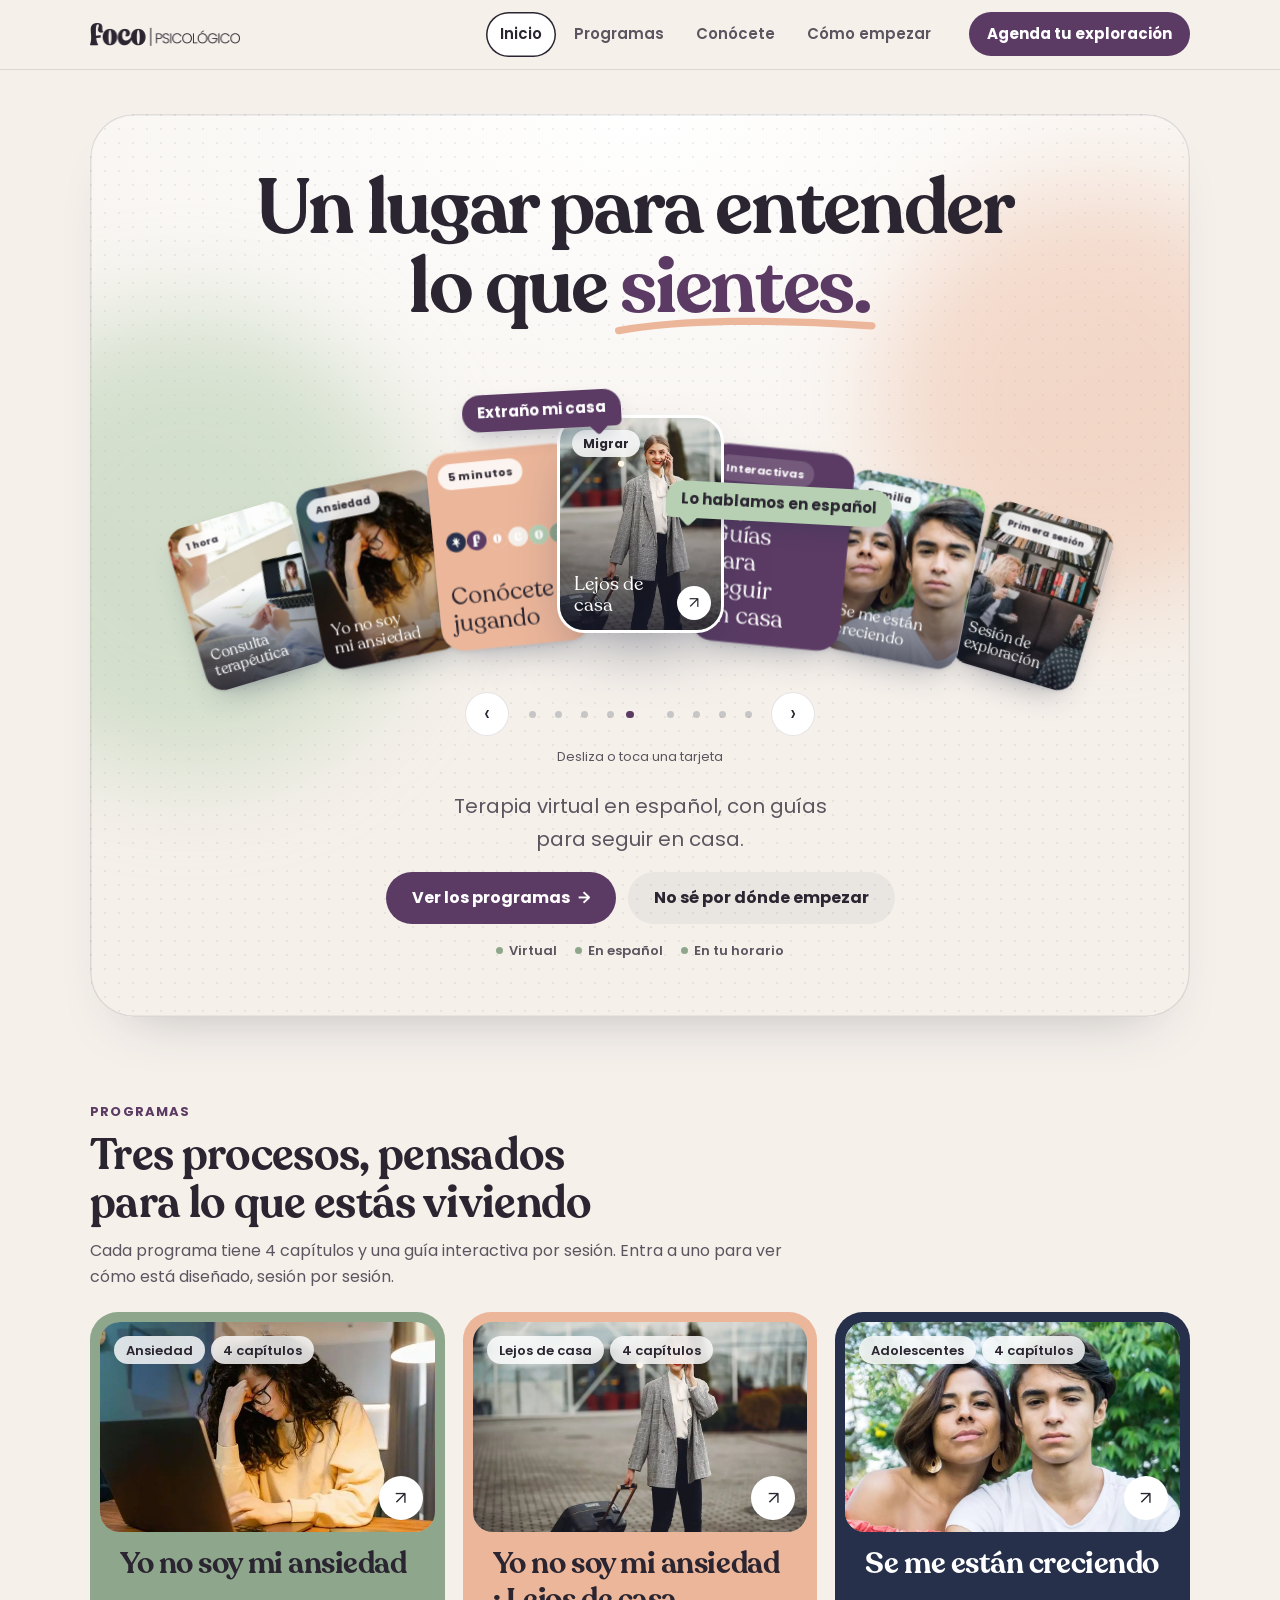
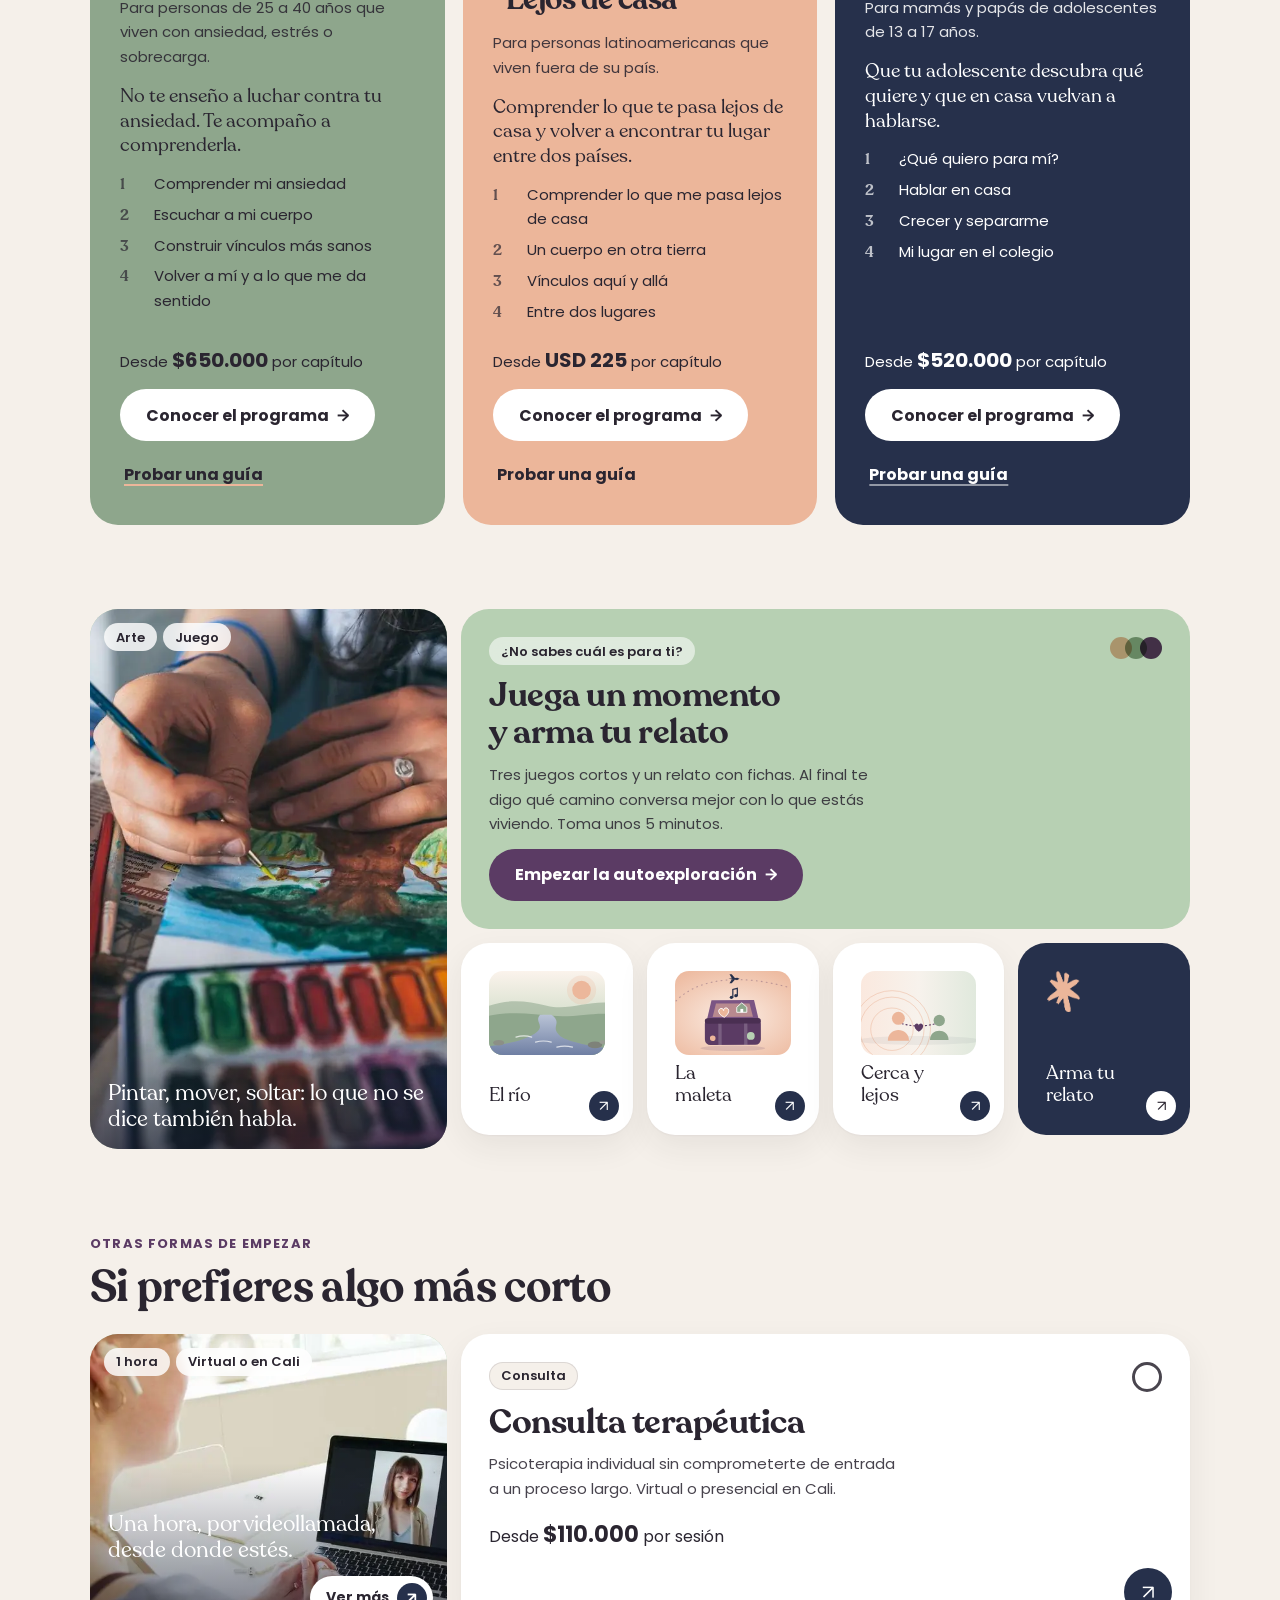
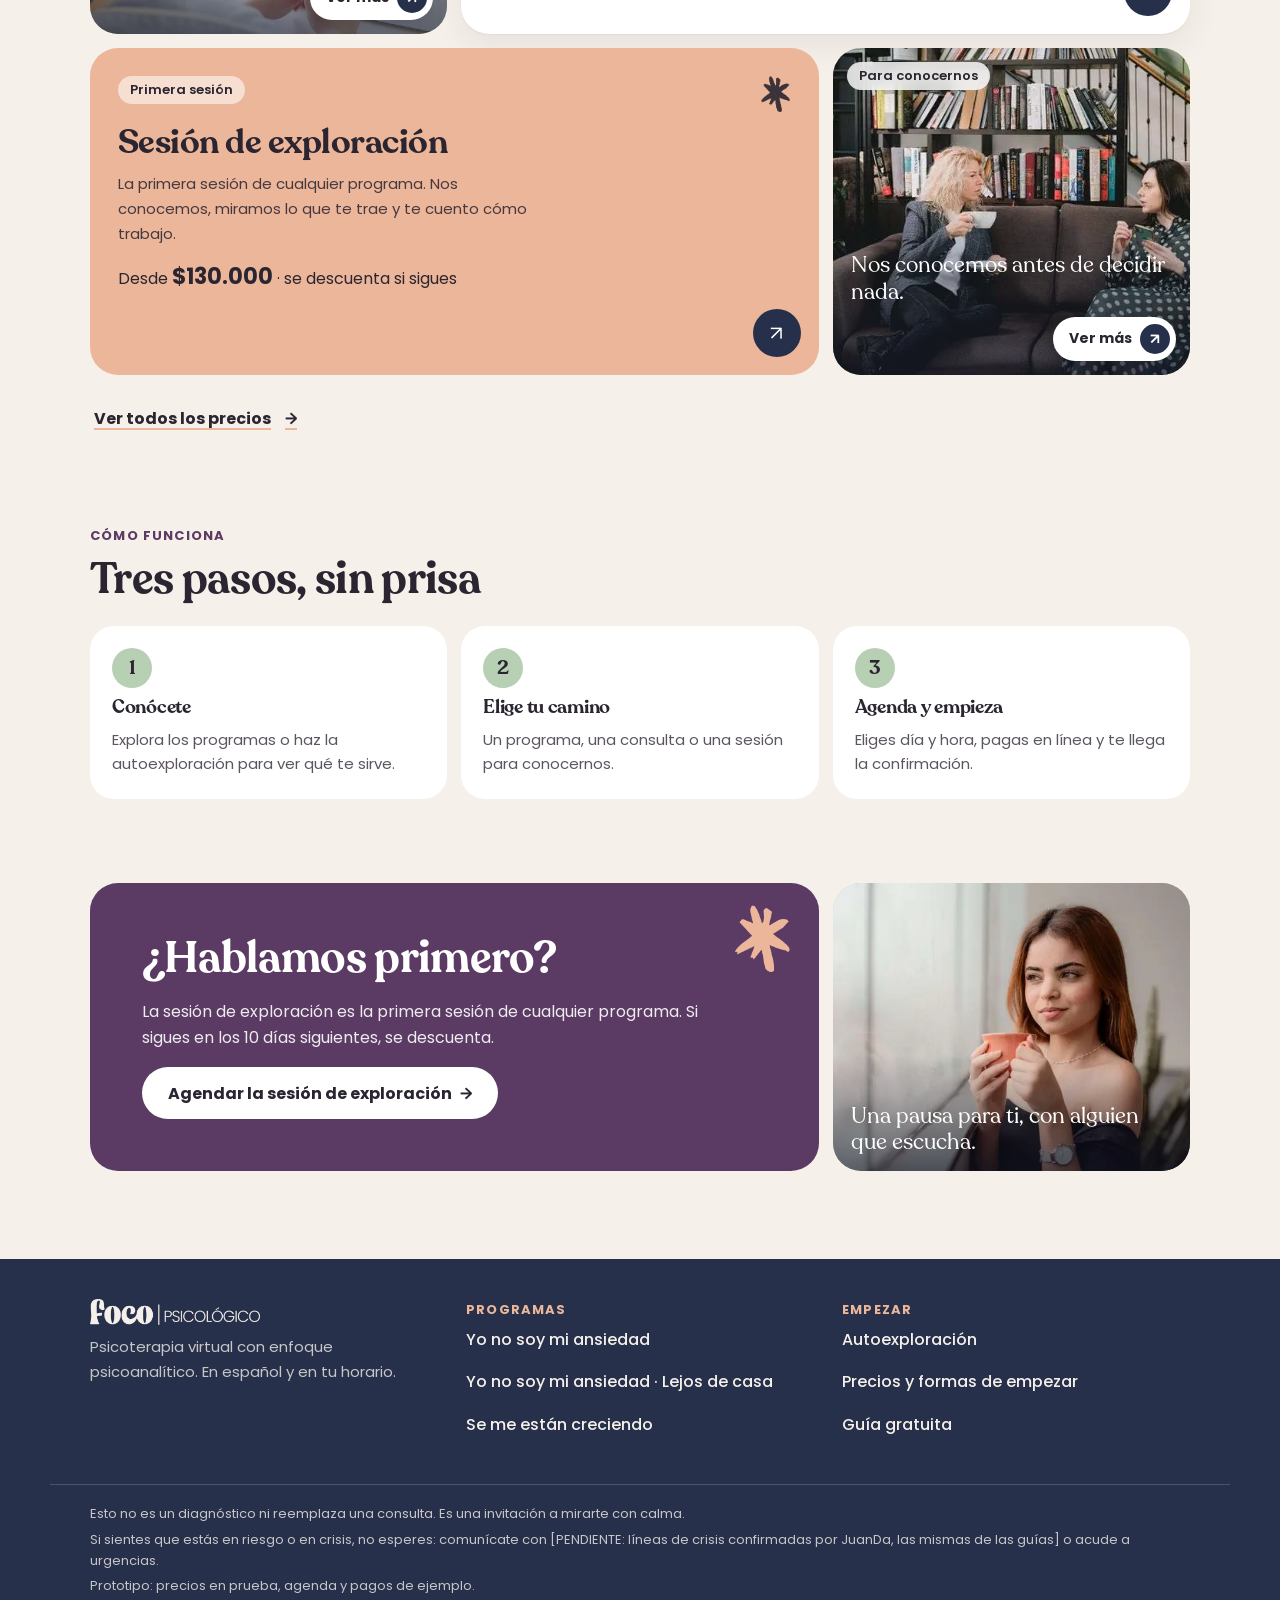
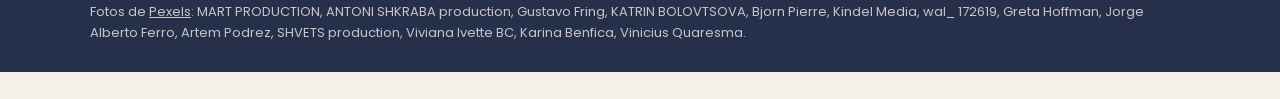
==== app/index.html @ fd5c01f2 "primera versión de la experiencia" ====
<!doctype html>
<html lang="es-CO">
  <head>
    <meta charset="utf-8" />
    <meta name="viewport" content="width=device-width, initial-scale=1, viewport-fit=cover" />
    <title>Foco · Experiencia interactiva</title>
    <link rel="preconnect" href="https://fonts.googleapis.com" />
    <link rel="preconnect" href="https://fonts.gstatic.com" crossorigin />
    <link rel="stylesheet" href="https://fonts.googleapis.com/css2?family=Fraunces:opsz,wght@9..144,400;9..144,600&family=DM+Sans:wght@400;500;700&display=swap" />
    <script type="module" crossorigin src="./experiencia.js"></script>
    <link rel="stylesheet" crossorigin href="./experiencia.css">
  </head>
  <body>
    <div id="root"></div>
  </body>
</html>
---- app/experiencia.css ----
@font-face{font-family:Recoleta;src:url(./assets/recoleta-regular.otf) format("opentype");font-weight:400;font-display:swap}@font-face{font-family:Poppins;src:url(./assets/poppins-400.woff2) format("woff2");font-weight:400;font-display:swap}@font-face{font-family:Poppins;src:url(./assets/poppins-500.woff2) format("woff2");font-weight:500;font-display:swap}@font-face{font-family:Poppins;src:url(./assets/poppins-600.woff2) format("woff2");font-weight:600;font-display:swap}@font-face{font-family:Poppins;src:url(./assets/poppins-700.woff2) format("woff2");font-weight:700;font-display:swap}@font-face{font-family:Recoleta;src:url(./assets/recoleta-semibold.otf) format("opentype");font-weight:600;font-display:swap}:root{--radio: 18px;--radio-g: 28px;--sombra: 0 1px 2px rgba(42, 37, 48, .04), 0 12px 32px rgba(42, 37, 48, .07);--linea: rgba(42, 37, 48, .12);--ancho: 1180px;--gutter: clamp(16px, 4vw, 40px)}*{box-sizing:border-box}html,body{margin:0}html{scroll-behavior:smooth}@media(prefers-reduced-motion:reduce){html{scroll-behavior:auto}}body{background:var(--fondo);color:var(--texto);font-family:var(--font-texto);font-size:16px;line-height:1.65;-webkit-font-smoothing:antialiased;-webkit-tap-highlight-color:transparent}button,input,select,textarea{font:inherit;color:inherit}h1,h2,h3,h4{font-family:var(--font-display);font-weight:600;line-height:1.08;margin:0;letter-spacing:-.015em;text-wrap:balance}h1{font-size:clamp(36px,6.4vw,68px)}h2{font-size:clamp(28px,4.2vw,44px)}h3{font-size:clamp(21px,2.6vw,26px);line-height:1.18}h4{font-size:19px;line-height:1.25}p{margin:0}.lead{font-size:clamp(18px,2vw,20px);line-height:1.55;max-width:62ch}.suave{color:var(--texto-suave)}.eyebrow{font-family:var(--font-texto);font-size:13px;font-weight:700;letter-spacing:.09em;text-transform:uppercase;color:var(--primario-profundo)}.sr-only{position:absolute;width:1px;height:1px;overflow:hidden;clip:rect(0 0 0 0);white-space:nowrap}.num{font-variant-numeric:tabular-nums}:focus-visible{outline:3px solid var(--noche);outline-offset:3px;border-radius:6px}.app{min-height:100dvh;display:flex;flex-direction:column}.contenedor{width:100%;max-width:var(--ancho);margin:0 auto;padding-inline:var(--gutter)}main{flex:1;width:100%;max-width:var(--ancho);margin:0 auto;padding:8px var(--gutter) 48px;display:flex;flex-direction:column}.etapa{flex:1;display:flex;flex-direction:column;gap:28px}.seccion{display:grid;gap:22px;padding-block:clamp(28px,5vw,56px) 0}.seccion-cabeza{display:grid;gap:10px;max-width:720px}.cabecera{position:sticky;top:env(safe-area-inset-top,0px);z-index:40;background:color-mix(in srgb,var(--fondo) 90%,transparent);-webkit-backdrop-filter:blur(10px);backdrop-filter:blur(10px);border-bottom:1px solid var(--linea)}.cabecera-in{display:flex;align-items:center;gap:16px 24px;padding-block:12px;flex-wrap:wrap}.logo{display:inline-flex;align-items:center;background:none;border:0;padding:0;cursor:pointer;min-height:44px;color:var(--texto)}.logo-img{display:block;width:150px;height:23px;background:currentColor;-webkit-mask:var(--logo) left center / contain no-repeat;mask:var(--logo) left center / contain no-repeat}.nav{display:flex;gap:4px;list-style:none;margin:0 0 0 auto;padding:0}.nav button{border:0;background:none;cursor:pointer;padding:10px 14px;min-height:44px;border-radius:999px;font-weight:600;font-size:15px;color:var(--texto-suave);white-space:nowrap}.nav button:hover{color:var(--texto);background:#2a25300d}.nav button[aria-current=page]{color:var(--texto);background:var(--superficie);box-shadow:inset 0 0 0 1.5px var(--texto)}.cabecera .btn{min-height:44px;padding:10px 18px;font-size:15px}@media(max-width:820px){.cabecera-in{gap:8px}.nav{order:3;width:100%;margin:0;overflow-x:auto;scrollbar-width:none}.nav::-webkit-scrollbar{display:none}.cabecera .cta-cabecera{margin-left:auto;padding:8px 14px;min-height:40px;font-size:14px}}.migas{display:flex;flex-wrap:wrap;gap:4px;align-items:center;list-style:none;margin:0;padding:14px 0 0;font-size:14px;color:var(--texto-suave)}.migas li{display:flex;align-items:center;gap:4px}.migas li+li:before{content:"/";opacity:.5;padding-inline:4px}.migas button{border:0;background:none;padding:6px 2px;min-height:36px;cursor:pointer;color:var(--texto-suave);text-decoration:underline;text-underline-offset:3px;text-decoration-color:var(--linea)}.migas button:hover{color:var(--texto)}.migas [aria-current=page]{color:var(--texto);font-weight:600}.pie{background:var(--noche);color:#f5f0ea;margin-top:40px}.pie-in{display:grid;gap:28px;padding-block:40px;grid-template-columns:repeat(auto-fit,minmax(min(100%,240px),1fr))}.pie a,.pie button{color:#f5f0ea}.pie .suave{color:#f5f0eac7}.pie-avisos{border-top:1px solid rgba(245,240,234,.18);padding-block:18px 28px;font-size:13px;display:grid;gap:4px;color:#f5f0eac7}.pie-links{list-style:none;margin:0;padding:0;display:grid;gap:4px}.pie-links button{background:none;border:0;padding:6px 0;min-height:36px;cursor:pointer;font-weight:500;text-align:left}.pie-links button:hover{text-decoration:underline}.barra-accion{position:sticky;bottom:0;z-index:30;margin-top:24px;padding-bottom:env(safe-area-inset-bottom,0px)}.barra-accion-in{display:flex;gap:12px;align-items:center;justify-content:space-between;flex-wrap:wrap;background:var(--superficie);border-radius:22px;padding:12px 12px 12px 20px;box-shadow:0 -2px 0 var(--linea),var(--sombra);margin-bottom:12px}.btn{appearance:none;border:0;border-radius:999px;min-height:52px;padding:14px 26px;font-weight:700;font-size:16px;line-height:1.2;cursor:pointer;text-decoration:none;display:inline-flex;align-items:center;justify-content:center;gap:10px;transition:transform .15s,filter .15s,background .15s,box-shadow .15s;text-align:center}.btn:active{transform:scale(.98)}.btn-primario{background:var(--primario-profundo);color:var(--superficie)}.btn-primario:hover{filter:brightness(1.12)}.btn-primario:disabled{opacity:.4;cursor:not-allowed;filter:none}.btn-secundario{background:transparent;color:var(--texto);box-shadow:inset 0 0 0 2px var(--texto)}.btn-secundario:hover{background:var(--superficie)}.btn-claro{background:var(--superficie);color:var(--texto)}.btn-claro:hover{filter:brightness(.97)}.btn-texto{background:none;border:0;color:var(--texto);font-weight:700;min-height:44px;padding:8px 4px;cursor:pointer;display:inline-flex;align-items:center;gap:6px;text-decoration:underline;text-underline-offset:4px;text-decoration-thickness:1.5px;text-decoration-color:var(--primario)}.btn-texto:hover{text-decoration-color:var(--texto)}.btn-texto.suave{color:var(--texto-suave);font-weight:600}.flecha:after{content:"→";margin-left:8px;transition:transform .15s;display:inline-block}.btn:hover .flecha:after,.flecha:hover:after{transform:translate(3px)}.acciones{display:flex;flex-wrap:wrap;gap:12px;align-items:center}@media(max-width:520px){.acciones>.btn{flex:1 1 100%}}.tarjeta{background:var(--superficie);border-radius:var(--radio-g);padding:clamp(20px,3vw,32px);box-shadow:var(--sombra)}.tarjeta-suave{background:var(--acento-suave);border-radius:var(--radio-g);padding:clamp(20px,3vw,32px)}.tarjeta-borde{border-radius:var(--radio-g);padding:clamp(20px,3vw,28px);border:1.5px dashed var(--linea)}[data-prog=ynsa]{--prog: var(--ynsa);--prog-suave: var(--ynsa-suave);--prog-tinta: var(--texto)}[data-prog=ldc]{--prog: var(--ldc);--prog-suave: var(--ldc-suave);--prog-tinta: var(--texto)}[data-prog=ado]{--prog: var(--ado);--prog-suave: var(--ado-suave);--prog-tinta: #FFFFFF}.asterisco{display:inline-block;width:1em;height:1.2em;background:currentColor;-webkit-mask:var(--asterisco) center / contain no-repeat;mask:var(--asterisco) center / contain no-repeat;vertical-align:-.15em}.heroe{display:grid;gap:32px;grid-template-columns:repeat(auto-fit,minmax(min(100%,380px),1fr));align-items:center;padding-top:clamp(20px,4vw,48px)}.heroe-texto{display:grid;gap:18px}.heroe-circulos{width:100%;max-width:520px;justify-self:center}.grid-programas{display:grid;gap:18px;grid-template-columns:repeat(auto-fit,minmax(min(100%,320px),1fr))}.prog-card{background:var(--prog);color:var(--prog-tinta);border-radius:var(--radio-g);padding:clamp(22px,3vw,30px);display:flex;flex-direction:column;gap:14px;position:relative;overflow:hidden;min-height:100%}.prog-card .suave,.prog-card .eyebrow{color:inherit;opacity:.82}.prog-card .circulo-deco{position:absolute;right:-60px;top:-60px;width:200px;height:200px;border-radius:50%;background:#ffffff29;pointer-events:none}.prog-card ol{margin:0;padding:0;list-style:none;display:grid;gap:6px;font-size:15px}.prog-card ol li{display:grid;grid-template-columns:26px 1fr;gap:8px;align-items:baseline}.prog-card ol li span:first-child{font-family:var(--font-display);font-weight:600;opacity:.7}.prog-card .pie-card{margin-top:auto;display:grid;gap:12px;padding-top:6px}.prog-card .btn-claro{color:var(--texto)}.prog-card[data-prog=ado] .btn-texto{color:#fff;text-decoration-color:#ffffff80}.prog-heroe{background:var(--prog);color:var(--prog-tinta);border-radius:36px;padding:clamp(28px,5vw,56px);display:grid;gap:18px;position:relative;overflow:hidden}.prog-heroe .suave,.prog-heroe .eyebrow{color:inherit;opacity:.85}.prog-heroe .circulo-deco{position:absolute;right:-90px;bottom:-110px;width:320px;height:320px;border-radius:50%;background:#ffffff26}.chips-heroe{display:flex;flex-wrap:wrap;gap:8px}.chips-heroe span{background:#ffffff47;border-radius:999px;padding:6px 14px;font-weight:600;font-size:14px}[data-prog=ado] .chips-heroe span{background:#ffffff24}.modulos-tabs{display:flex;gap:8px;flex-wrap:wrap}.modulos-tabs button{border:1.5px solid var(--linea);background:var(--superficie);border-radius:999px;padding:10px 16px;min-height:44px;cursor:pointer;font-weight:600;font-size:15px;display:inline-flex;gap:8px;align-items:center}.modulos-tabs button[aria-selected=true]{background:var(--prog);color:var(--prog-tinta);border-color:var(--prog)}.modulos-tabs .n{font-family:var(--font-display)}.sesiones{list-style:none;margin:0;padding:0;display:grid;gap:10px}.sesion{display:grid;grid-template-columns:64px 1fr;gap:14px;align-items:start;background:var(--superficie);border-radius:20px;padding:16px;border:1.5px solid transparent}.sesion.interactiva{border-color:var(--prog)}.sesion .s-num{font-family:var(--font-display);font-size:15px;line-height:1.1;background:var(--prog-suave);border-radius:14px;padding:10px 6px;text-align:center}.sesion .s-num b{display:block;font-size:24px}.sesion .s-cuerpo{display:grid;gap:6px}.etiqueta{display:inline-flex;align-items:center;gap:6px;font-size:12px;font-weight:700;letter-spacing:.04em;text-transform:uppercase;padding:4px 10px;border-radius:999px;background:#2a25300f;color:var(--texto-suave)}.etiqueta.viva{background:var(--prog-suave);color:var(--texto)}.lista-pasa{list-style:none;margin:0;padding:0;display:grid;gap:10px;grid-template-columns:repeat(auto-fit,minmax(min(100%,280px),1fr))}.lista-pasa li{background:var(--superficie);border-radius:20px;padding:18px 18px 18px 52px;position:relative;font-family:var(--font-display);font-size:19px;line-height:1.3}.lista-pasa li:before{content:"";position:absolute;left:18px;top:22px;width:18px;height:18px;border-radius:50%;background:var(--prog)}details.faq{background:var(--superficie);border-radius:20px;padding:0 20px}details.faq summary{cursor:pointer;list-style:none;padding:18px 0;font-weight:700;display:flex;justify-content:space-between;gap:12px;min-height:44px}details.faq summary::-webkit-details-marker{display:none}details.faq summary:after{content:"+";font-size:22px;line-height:1;transition:transform .2s}details.faq[open] summary:after{transform:rotate(45deg)}details.faq p{padding-bottom:18px;color:var(--texto-suave)}.pasos-inicio{list-style:none;margin:0;padding:0;display:grid;gap:14px;grid-template-columns:repeat(auto-fit,minmax(min(100%,240px),1fr));counter-reset:paso}.pasos-inicio li{counter-increment:paso;background:var(--superficie);border-radius:24px;padding:22px;display:grid;gap:8px}.pasos-inicio li:before{content:counter(paso);width:40px;height:40px;border-radius:50%;display:grid;place-items:center;font-family:var(--font-display);font-weight:600;font-size:20px;background:var(--secundario)}.guia{display:grid;gap:24px;grid-template-columns:minmax(0,1fr)}@media(min-width:960px){.guia{grid-template-columns:260px minmax(0,1fr);align-items:start}.guia-indice{position:sticky;top:96px}}.guia-portada{background:var(--prog);color:var(--prog-tinta);border-radius:36px;padding:clamp(26px,5vw,48px);display:grid;gap:14px;position:relative;overflow:hidden}.guia-portada .suave,.guia-portada .eyebrow{color:inherit;opacity:.85}.guia-indice ol{list-style:none;margin:0;padding:0;display:grid;gap:4px}.guia-indice button{width:100%;text-align:left;border:0;background:none;border-radius:14px;padding:10px 12px;min-height:44px;cursor:pointer;display:grid;gap:2px;font-size:15px}.guia-indice button small{font-size:12px;font-weight:700;letter-spacing:.05em;text-transform:uppercase;color:var(--texto-suave)}.guia-indice button:hover{background:#2a25300d}.guia-indice button[aria-current=step]{background:var(--prog-suave);font-weight:700}.guia-hoja{background:var(--superficie);border-radius:32px;padding:clamp(22px,4vw,48px);display:grid;gap:18px;box-shadow:var(--sombra)}.guia-hoja p{max-width:66ch}.guia-hoja .sub{font-family:var(--font-display);font-size:21px;font-weight:600;margin-top:10px}.guia-frase{font-family:var(--font-display);font-size:clamp(22px,3vw,28px);line-height:1.3;background:var(--prog-suave);border-radius:24px;padding:24px 24px 18px;display:grid;gap:12px}.guia-pausa{border-left:3px solid var(--prog);padding:4px 0 4px 16px;color:var(--texto-suave);font-size:16px}.guia-lista{list-style:none;margin:0;padding:0;display:grid;gap:8px}.guia-lista button{width:100%;text-align:left;border:1.5px solid var(--linea);background:var(--fondo);border-radius:16px;padding:14px 16px;min-height:52px;cursor:pointer;display:grid;grid-template-columns:1fr auto;gap:12px;align-items:center;transition:background .15s,border-color .15s}.guia-lista button:hover{border-color:var(--prog)}.guia-lista button[aria-pressed=true]{background:var(--prog-suave);border-color:var(--prog)}.guia-lista .marca-resuena{font-size:13px;font-weight:700;white-space:nowrap;color:var(--texto-suave)}.renglones{width:100%;border:0;border-radius:16px;padding:10px 16px;font-size:17px;line-height:34px;resize:vertical;background-color:var(--fondo);background-image:repeating-linear-gradient(to bottom,transparent 0 33px,rgba(42,37,48,.14) 33px 34px);background-attachment:local;background-position:0 10px;min-height:120px}.renglones:focus{outline:2px solid var(--prog)}.lienzo{position:relative;border-radius:20px;background:var(--fondo);border:1.5px dashed var(--linea);touch-action:none;overflow:hidden}.lienzo canvas{display:block;width:100%;cursor:crosshair}.paleta-lienzo{display:flex;gap:8px;flex-wrap:wrap;align-items:center}.paleta-lienzo button.color{width:36px;height:36px;border-radius:50%;border:3px solid var(--superficie);box-shadow:0 0 0 1.5px var(--linea);cursor:pointer}.paleta-lienzo button.color[aria-pressed=true]{box-shadow:0 0 0 3px var(--texto)}.ficha-guia{display:grid;gap:10px;background:var(--fondo);border-radius:20px;padding:16px}.ficha-guia label{display:grid;gap:4px;font-weight:600;font-size:14px}.ficha-guia input{min-height:46px;border-radius:12px;border:1.5px solid var(--linea);background:var(--superficie);padding:8px 12px;font-size:16px}.mapa-guia{display:grid;gap:12px;grid-template-columns:repeat(2,minmax(0,1fr));position:relative}.mapa-guia .zona{background:var(--prog-suave);border-radius:20px;padding:14px;display:grid;gap:6px}.mapa-guia .zona textarea{border:0;border-radius:12px;padding:10px;min-height:90px;background:var(--superficie);resize:vertical}.mapa-guia .centro{grid-column:1 / -1;justify-self:center;background:var(--prog);color:var(--prog-tinta);border-radius:999px;padding:12px 22px;font-family:var(--font-display);font-weight:600;text-align:center}@media(max-width:560px){.mapa-guia{grid-template-columns:1fr}}.guia-nav{display:flex;justify-content:space-between;gap:12px;flex-wrap:wrap;align-items:center}.progreso-guia{height:6px;border-radius:99px;background:#2a253014;overflow:hidden}.progreso-guia i{display:block;height:100%;background:var(--prog);border-radius:99px;transition:width .3s}.pendiente-txt{font-size:13px;color:var(--texto-suave);background:#2a25300d;border-radius:10px;padding:6px 10px}.ficha{display:inline-flex;align-items:center;gap:6px;min-height:44px;padding:10px 16px;border-radius:14px;border:1.5px solid var(--linea);background:var(--superficie);color:var(--texto);font-weight:500;font-size:16px;cursor:grab;-webkit-user-select:none;user-select:none;touch-action:manipulation;transition:border-color .15s,background .15s,box-shadow .15s}.ficha:hover{border-color:var(--primario-profundo);background:var(--acento-suave)}.ficha.arrastrando{box-shadow:var(--sombra);cursor:grabbing}.ficha.puesta{background:var(--acento-suave);border-color:transparent}.ficha.libre{border-style:dashed}.ficha .quitar{appearance:none;border:0;background:#2a253014;width:26px;height:26px;border-radius:50%;cursor:pointer;display:grid;place-items:center;padding:0;margin-right:-6px}.ficha .quitar:hover{background:#2a253029}.campo{display:grid;gap:6px;font-weight:600;font-size:15px}.campo input,.campo select{min-height:52px;padding:12px 16px;border-radius:14px;border:1.5px solid rgba(42,37,48,.22);background:var(--superficie);font-weight:400;font-size:17px}.check{display:flex;gap:12px;align-items:flex-start;font-size:14px;color:var(--texto-suave)}.check input{width:22px;height:22px;margin-top:2px;flex:none;accent-color:var(--primario-profundo)}.check a,.enlace{color:var(--primario-profundo)}.error{color:#9b2c2c;font-weight:600;font-size:14px;min-height:1.2em}.precio-grande{font-family:var(--font-display);font-weight:600;font-size:clamp(30px,4vw,42px);line-height:1;letter-spacing:-.02em;font-variant-numeric:tabular-nums}.grid-caminos{display:grid;gap:18px;grid-template-columns:repeat(auto-fit,minmax(min(100%,300px),1fr));align-items:stretch}.camino{display:flex;flex-direction:column;gap:14px;position:relative}.camino.destacado{box-shadow:0 0 0 2px var(--primario-profundo),var(--sombra)}.sello{position:absolute;top:-12px;left:24px;background:var(--primario-profundo);color:var(--superficie);font-size:12px;font-weight:700;letter-spacing:.05em;text-transform:uppercase;padding:5px 12px;border-radius:999px}.lista-check{list-style:none;margin:0;padding:0;display:grid;gap:8px;font-size:15px}.lista-check li{display:grid;grid-template-columns:20px 1fr;gap:8px;align-items:start}.lista-check li:before{content:"";width:14px;height:8px;margin-top:6px;border-left:2.5px solid var(--primario-profundo);border-bottom:2.5px solid var(--primario-profundo);transform:rotate(-45deg)}.fila-programa{display:grid;grid-template-columns:14px 1fr auto;gap:4px 12px;align-items:center;padding:12px 14px;border-radius:16px;background:var(--fondo);border:1.5px solid transparent;text-align:left;cursor:pointer;width:100%;min-height:56px}.fila-programa:before{content:"";width:14px;height:14px;border-radius:50%;background:var(--prog)}.fila-programa:hover{border-color:var(--prog)}.fila-programa.recomendada{background:var(--prog-suave)}.selector-moneda{display:inline-flex;padding:4px;border-radius:999px;background:#2a25300f;gap:4px}.selector-moneda button{border:0;background:none;border-radius:999px;padding:8px 16px;min-height:40px;font-weight:600;cursor:pointer}.selector-moneda button[aria-pressed=true]{background:var(--superficie);box-shadow:0 1px 4px #2a25301f}.opciones-radio{display:grid;gap:10px;border:0;padding:0;margin:0}.opciones-radio legend{font-weight:700;margin-bottom:8px;padding:0;font-size:17px}.radio-card{display:grid;grid-template-columns:22px 1fr auto;gap:4px 12px;align-items:start;padding:16px;border-radius:18px;background:var(--superficie);border:1.5px solid var(--linea);cursor:pointer;transition:border-color .15s,background .15s}.radio-card:hover{border-color:var(--primario-profundo)}.radio-card:has(input:checked){border-color:var(--primario-profundo);background:var(--acento-suave);box-shadow:inset 0 0 0 1px var(--primario-profundo)}.radio-card input{width:20px;height:20px;margin:2px 0 0;accent-color:var(--primario-profundo)}.radio-card .titulo{font-weight:700}.radio-card .detalle{grid-column:2 / 4;font-size:14px;color:var(--texto-suave)}.radio-card .valor{font-weight:700;text-align:right;font-variant-numeric:tabular-nums}.radio-card .valor small{display:block;font-weight:500;font-size:12px;color:var(--texto-suave)}.chip-ahorro{display:inline-block;font-size:12px;font-weight:700;color:var(--texto);background:var(--secundario);border-radius:999px;padding:2px 8px;margin-left:6px;vertical-align:middle}.pasos{display:flex;gap:6px;list-style:none;margin:0;padding:0;align-items:center;flex-wrap:wrap;font-size:14px}.pasos li{display:flex;align-items:center;gap:8px;color:var(--texto-suave)}.pasos li .bola{width:26px;height:26px;border-radius:50%;display:grid;place-items:center;font-weight:700;font-size:13px;background:#2a253014}.pasos li[data-estado=hecho] .bola{background:var(--secundario);color:var(--texto)}.pasos li[data-estado=actual]{color:var(--texto);font-weight:700}.pasos li[data-estado=actual] .bola{background:var(--texto);color:var(--fondo)}.pasos li+li:before{content:"";width:18px;height:2px;background:var(--linea)}.compra-layout{display:grid;gap:24px;grid-template-columns:minmax(0,1fr);align-items:start}@media(min-width:900px){.compra-layout{grid-template-columns:minmax(0,1.25fr) minmax(320px,.85fr)}.compra-layout .resumen{position:sticky;top:96px}}@media(max-width:899px){.compra-layout.resumen-primero .resumen{order:-1}}.resumen{display:grid;gap:16px}.resumen .linea{display:flex;justify-content:space-between;gap:12px;font-variant-numeric:tabular-nums}.resumen hr{border:0;border-top:1px dashed var(--linea);margin:0;width:100%}.resumen .total{display:flex;justify-content:space-between;align-items:baseline;gap:12px}.chips{display:flex;flex-wrap:wrap;gap:6px}.chips span{font-size:13px;font-weight:600;background:var(--fondo);border-radius:999px;padding:4px 10px}.cita{display:grid;grid-template-columns:48px 1fr;gap:12px;align-items:center;background:var(--fondo);border-radius:16px;padding:12px}.cita .icono{width:48px;height:48px;border-radius:50%;background:var(--primario-profundo);display:grid;place-items:center;color:var(--superficie);font-weight:700;font-size:13px;line-height:1.05;text-align:center}.dias{display:flex;gap:8px;overflow-x:auto;padding:4px 2px 10px;scroll-snap-type:x mandatory}.dia{flex:none;scroll-snap-align:start;min-width:74px;min-height:64px;border-radius:16px;border:1.5px solid var(--linea);background:var(--superficie);cursor:pointer;display:grid;place-items:center;padding:8px;font-weight:600;text-transform:capitalize}.dia[aria-pressed=true]{background:var(--texto);color:var(--fondo);border-color:var(--texto)}.horas{display:grid;gap:10px;grid-template-columns:repeat(auto-fill,minmax(130px,1fr))}.hora{min-height:56px;border-radius:16px;border:1.5px solid var(--linea);background:var(--superficie);cursor:pointer;font-weight:700;display:grid;place-items:center;padding:6px;font-variant-numeric:tabular-nums}.hora small{font-weight:500;font-size:12px;color:var(--texto-suave)}.hora:disabled{cursor:not-allowed;opacity:.4;text-decoration:line-through}.hora[aria-pressed=true]{border-color:var(--primario-profundo);background:var(--acento-suave);box-shadow:inset 0 0 0 1px var(--primario-profundo)}.aviso-prototipo{font-size:13px;background:#2a25300d;border-radius:12px;padding:10px 14px;color:var(--texto-suave)}.hoja{display:inline-flex;align-items:center;gap:8px;min-height:46px;padding:10px 18px;border:0;border-radius:26px 6px;background:var(--salvia-clara);color:var(--texto);font-weight:700;font-size:16px;cursor:grab;touch-action:none;-webkit-user-select:none;user-select:none;box-shadow:0 2px #2a253014}.hoja:active{cursor:grabbing}.lista-asteriscos{list-style:none;margin:0;padding:0;display:grid;gap:10px}.lista-asteriscos li{display:grid;grid-template-columns:22px 1fr;gap:10px;align-items:start;font-size:17px}.lista-asteriscos li:before{content:"";width:18px;height:22px;margin-top:2px;background:var(--ciruela);-webkit-mask:var(--asterisco) center / contain no-repeat;mask:var(--asterisco) center / contain no-repeat}.escena-cabeza{display:flex;flex-wrap:wrap;gap:8px 12px;align-items:center;justify-content:space-between}.arquetipo{display:inline-flex;align-items:center;gap:6px;font-size:13px;font-weight:600;color:var(--texto-suave);background:var(--prog-suave);border-radius:999px;padding:4px 12px}.arquetipo:before{content:"";width:8px;height:8px;border-radius:50%;background:var(--prog)}.momento{width:100%;border:0;background:none;text-align:left;cursor:pointer;border-radius:14px;padding:10px 12px;display:grid;gap:6px;min-height:44px}.momento:hover{background:var(--prog-suave)}.momento small{display:block;font-size:12px;font-weight:700;letter-spacing:.05em;text-transform:uppercase;color:var(--texto-suave)}.momento .arquetipo{justify-self:start;background:#2a25300d;font-size:12px}.ideas-grid{display:grid;gap:12px;grid-template-columns:repeat(auto-fit,minmax(min(100%,240px),1fr))}.idea{margin:0;background:var(--fondo);border-radius:20px;padding:18px 20px;font-size:16px;line-height:1.55}.idea-grande{font-family:var(--font-display);font-size:clamp(20px,2.4vw,24px);line-height:1.4;background:var(--prog-suave);padding:clamp(20px,3vw,32px);min-height:140px;display:flex;align-items:center}.volteable{border:1.5px solid var(--linea);text-align:left;cursor:pointer;display:grid;gap:10px;align-content:start;transition:border-color .15s,background .15s}.volteable:hover{border-color:var(--prog)}.volteable .cara{font-family:var(--font-display);font-size:19px;line-height:1.3}.volteable .resto{display:block;overflow:hidden;color:var(--texto-suave)}.volteable .pista{font-size:13px;font-weight:700;color:var(--primario-profundo)}.volteable.vuelta{background:var(--superficie);border-color:var(--prog)}.pila{display:grid;gap:12px}.pila-nav{display:flex;align-items:center;gap:12px;flex-wrap:wrap;justify-content:flex-end}.puntos{display:flex;gap:6px;margin-right:auto}.puntos i{width:8px;height:8px;border-radius:50%;background:#2a253026}.puntos i.visto{background:var(--prog);opacity:.5}.puntos i.on{background:var(--prog);width:22px;border-radius:99px}.cajon{display:grid;gap:10px}.recuerdo{background:var(--fondo);border-radius:20px;overflow:hidden;border:1.5px solid transparent}.recuerdo.abierta{border-color:var(--prog);background:var(--superficie)}.recuerdo-cabeza{width:100%;border:0;background:none;text-align:left;cursor:pointer;padding:16px 18px;display:grid;grid-template-columns:1fr auto;gap:12px;align-items:center;min-height:56px;font-size:16px}.recuerdo .renglones{margin:0 12px 12px;width:calc(100% - 24px)}.ritual{display:grid;gap:8px}.practica{border:1.5px solid var(--linea);background:var(--fondo);border-radius:18px;padding:14px 16px;text-align:left;cursor:pointer;display:grid;grid-template-columns:28px 1fr;gap:12px;align-items:start;min-height:52px}.practica .caja{width:26px;height:26px;border-radius:8px;border:2px solid var(--texto);display:grid;place-items:center;font-weight:800;font-size:14px}.practica[aria-pressed=true]{background:var(--prog-suave);border-color:var(--prog)}.practica[aria-pressed=true] .caja{background:var(--texto);color:var(--fondo)}.bolsillo-cont{display:flex;justify-content:flex-end}.bolsillo{display:inline-flex;gap:10px;align-items:center;background:var(--prog);color:var(--prog-tinta);border-radius:999px;padding:8px 18px 8px 12px;font-size:15px}.carta-cont{display:grid;gap:10px}.papel-carta{background:#fffdf9;border-radius:6px 24px 24px;padding:20px;box-shadow:0 1px 0 var(--linea),0 14px 30px #2a253014;border-left:4px solid var(--prog);display:grid;gap:8px;transform-origin:top}.carta-inicio{font-family:var(--font-display);font-size:22px}.papel-carta .renglones{background-color:transparent;padding-inline:0}.sobre{border:0;cursor:pointer;display:flex;gap:16px;align-items:center;text-align:left;background:var(--prog-suave);border-radius:18px;padding:16px 20px;min-height:72px;position:relative}.sobre .lacre{width:44px;height:44px;border-radius:50%;background:var(--ciruela);flex:none;box-shadow:inset 0 0 0 4px #ffffff40}.climas{display:grid;gap:8px;grid-template-columns:repeat(auto-fit,minmax(96px,1fr))}.climas button{border:1.5px solid var(--linea);background:var(--superficie);border-radius:18px;padding:12px 8px;cursor:pointer;display:grid;justify-items:center;gap:6px;font-weight:600;font-size:14px;min-height:84px}.climas button[aria-pressed=true]{background:var(--prog);color:var(--prog-tinta);border-color:var(--prog)}.cuerpo{position:relative;width:100%;max-width:240px;aspect-ratio:1;justify-self:center}.cuerpo svg{width:100%;height:100%}.punto-cuerpo{position:absolute;width:30px;height:30px;transform:translate(-50%,-50%);border-radius:50%;border:2px dashed var(--texto);background:#ffffff80;cursor:pointer}.punto-cuerpo[aria-pressed=true]{background:var(--ciruela);border:2px solid var(--superficie);box-shadow:0 0 0 6px #5b3b6440}.respira{display:grid;justify-items:center;gap:12px;padding:18px;background:var(--prog-suave);border-radius:24px}.respira-circulo{width:120px;height:120px;border-radius:50%;background:var(--prog)}.cuaderno{background-color:#fffdf9;border-radius:6px 28px 28px 6px;padding:24px 24px 24px 56px;position:relative;display:grid;gap:18px;background-image:linear-gradient(to right,transparent 40px,rgba(91,59,100,.35) 40px 42px,transparent 42px),repeating-linear-gradient(to bottom,transparent 0 31px,rgba(42,37,48,.08) 31px 32px);box-shadow:inset 6px 0 0 var(--salvia),0 14px 30px #2a253014}.cuaderno-cabeza{display:flex;flex-wrap:wrap;justify-content:space-between;gap:8px}.cuaderno-entrada{display:grid;gap:6px;background:transparent}.postal{display:grid;grid-template-columns:repeat(auto-fit,minmax(min(100%,240px),1fr));background:#fffdf9;border-radius:10px;padding:14px;gap:16px;box-shadow:0 18px 40px #2a253024}.postal-imagen{border-radius:6px;overflow:hidden;min-height:180px;background:var(--ldc-suave)}.postal-imagen img{width:100%;height:100%;object-fit:cover;display:block}.postal-texto{position:relative;display:flex;flex-direction:column;gap:8px;padding:8px 8px 8px 16px;border-left:1.5px dashed var(--linea);min-height:220px}.estampilla{align-self:flex-end;width:64px;height:76px;background:var(--durazno);border:4px dotted #FFFDF9;outline:1.5px solid var(--durazno);display:grid;place-items:center;text-align:center;font-size:11px;font-weight:700;color:var(--texto)}.estampilla b{font-family:var(--font-display);font-size:26px;line-height:1}.matasellos{position:absolute;right:70px;top:22px;width:64px;height:64px;border-radius:50%;border:2px solid rgba(38,48,75,.45);color:#26304b99;display:grid;place-items:center;font-size:11px;font-weight:700;text-transform:uppercase;transform:rotate(-14deg)}.tablero{display:grid;gap:18px;grid-template-columns:repeat(auto-fill,minmax(min(100%,220px),1fr));padding:22px;border-radius:24px;background-color:#fff;background-image:linear-gradient(rgba(38,48,75,.07) 1px,transparent 1px),linear-gradient(90deg,rgba(38,48,75,.07) 1px,transparent 1px);background-size:24px 24px}.sticker{position:relative;border-radius:14px;padding:22px 16px 16px;display:grid;gap:6px;box-shadow:0 6px 16px #2a25301f}.cinta{position:absolute;top:-10px;left:50%;width:70px;height:22px;transform:translate(-50%) rotate(-3deg);background:#ecb69abf}.indice-plegable summary{cursor:pointer;font-weight:700;font-size:15px;padding:6px 2px;min-height:40px;display:flex;align-items:center;list-style:none}.indice-plegable summary::-webkit-details-marker{display:none}.indice-plegable summary:after{content:"▾";margin-left:auto}.indice-plegable[open] summary:after{content:"▴"}@media(min-width:960px){.indice-plegable summary{display:none}}.bento{display:grid;gap:14px;grid-template-columns:repeat(12,minmax(0,1fr));grid-auto-flow:dense}.bento>*{grid-column:span 12;min-width:0}.bento>.b-mini{grid-column:span 6}@media(min-width:760px){.bento>.b-3{grid-column:span 3}.bento>.b-4{grid-column:span 4}.bento>.b-5{grid-column:span 5}.bento>.b-6{grid-column:span 6}.bento>.b-7{grid-column:span 7}.bento>.b-8{grid-column:span 8}.bento>.b-mini{grid-column:span 3}.bento>.b-alta{grid-row:span 2}}.bento-card{position:relative;overflow:hidden;border-radius:var(--radio-g);padding:clamp(20px,2.6vw,28px);display:flex;flex-direction:column;gap:12px;min-height:180px;background:var(--superficie);color:var(--texto)}.bento-card.tono-ciruela{background:var(--ciruela);color:#fff}.bento-card.tono-noche{background:var(--noche);color:#fff}.bento-card.tono-durazno{background:var(--durazno)}.bento-card.tono-salvia{background:var(--salvia)}.bento-card.tono-salvia-clara{background:var(--salvia-clara)}.bento-card.tono-papel{background:var(--papel);box-shadow:inset 0 0 0 1.5px var(--linea)}.bento-card.tono-blanco{background:var(--superficie);box-shadow:var(--sombra)}.bento-top{display:flex;justify-content:space-between;align-items:flex-start;gap:10px}.bento-titulo{font-size:clamp(24px,2.8vw,34px);line-height:1.08;max-width:18ch}.bento-texto{font-size:15px;opacity:.86;max-width:46ch}.bento-icono{font-size:30px;color:currentColor;opacity:.9}.tono-ciruela .bento-icono{color:var(--durazno)}.tono-noche .bento-icono{color:var(--salvia-clara)}.bento-circulo{width:30px;height:30px;border-radius:50%;border:3px solid currentColor;opacity:.85}.bento-circulos{display:inline-flex}.bento-circulos i{width:22px;height:22px;border-radius:50%;margin-left:-7px;mix-blend-mode:multiply}.bento-circulos i:nth-child(1){background:var(--durazno)}.bento-circulos i:nth-child(2){background:var(--salvia)}.bento-circulos i:nth-child(3){background:var(--ciruela)}.pills{display:flex;flex-wrap:wrap;gap:6px}.pill{display:inline-flex;align-items:center;min-height:28px;padding:3px 12px;border-radius:999px;font-size:13px;font-weight:600;background:#ffffff8c;color:var(--texto);backdrop-filter:blur(6px);-webkit-backdrop-filter:blur(6px);line-height:1.2}.tono-ciruela .pill,.tono-noche .pill,[data-prog=ado] .prog-card .pill{background:#ffffff29;color:#fff}.tono-papel .pill,.tono-blanco .pill{background:var(--fondo);box-shadow:inset 0 0 0 1px var(--linea)}.flecha-redonda{display:inline-grid;place-items:center;width:30px;height:30px;border-radius:50%;background:var(--noche);color:#fff;font-size:15px;line-height:1;flex:none;border:0}.flecha-redonda.grande{position:absolute;right:18px;bottom:18px;width:48px;height:48px;font-size:20px;cursor:pointer;transition:transform .2s ease}.flecha-redonda.grande:hover{transform:rotate(45deg)}.tono-ciruela .flecha-redonda,.tono-noche .flecha-redonda{background:#fff;color:var(--texto)}.bento-card:has(.flecha-redonda.grande){padding-bottom:80px}.foto-card{position:relative;margin:0;border-radius:var(--radio-g);overflow:hidden;min-height:240px;background:var(--salvia-clara);isolation:isolate}.foto-card img{position:absolute;inset:0;width:100%;height:100%;object-fit:cover;z-index:-1;transition:transform .6s ease}.foto-card:hover img{transform:scale(1.03)}@media(prefers-reduced-motion:reduce){.foto-card img,.flecha-redonda.grande{transition:none}}.foto-card .pills{position:absolute;left:14px;top:14px;right:14px}.foto-card figcaption{position:absolute;left:0;right:0;bottom:0;padding:48px 18px 16px;color:#fff;background:linear-gradient(180deg,transparent,rgba(20,22,38,.62));font-family:var(--font-display);font-size:clamp(18px,2.2vw,22px);line-height:1.2}.ver-mas{position:absolute;right:14px;bottom:14px;display:inline-flex;align-items:center;gap:8px;min-height:44px;padding:6px 6px 6px 16px;border:0;border-radius:999px;background:#fff;color:var(--texto);font-weight:700;font-size:14px;cursor:pointer;box-shadow:0 6px 18px #1416262e}.heroe-bento{padding-top:clamp(12px,3vw,32px)}.heroe-bento .b-principal{min-height:clamp(380px,46vw,520px);justify-content:flex-end;gap:18px;padding:clamp(24px,4vw,48px)}.heroe-bento .b-principal h1{font-size:clamp(36px,5.6vw,64px);max-width:14ch}.heroe-bento .foto-principal{min-height:clamp(300px,40vw,520px)}.heroe-bento .circulos-mini{width:120px;align-self:flex-start;margin-top:auto}.prog-card.con-foto{padding:10px 10px clamp(22px,3vw,28px)}.prog-card.con-foto>:not(.prog-foto):not(.circulo-deco){margin-left:clamp(12px,2vw,20px);margin-right:clamp(12px,2vw,20px)}.prog-foto{min-height:210px;border-radius:calc(var(--radio-g) - 8px)}.prog-foto .flecha-redonda{position:absolute;right:12px;bottom:12px;width:44px;height:44px;font-size:18px;cursor:pointer}.prog-heroe.con-foto{grid-template-columns:repeat(auto-fit,minmax(min(100%,360px),1fr));align-items:stretch;padding:12px;gap:12px}.prog-heroe.con-foto .prog-heroe-texto{display:grid;gap:18px;align-content:center;padding:clamp(18px,4vw,44px);position:relative}.prog-heroe.con-foto .foto-card{min-height:clamp(280px,38vw,480px);border-radius:26px}.camino .camino-foto{margin:calc(-1*clamp(20px,3vw,32px)) calc(-1*clamp(20px,3vw,32px)) 4px;min-height:150px;border-radius:var(--radio-g) var(--radio-g) 0 0}.foto-lateral{min-height:260px}@media(min-width:760px)and (max-width:1039px){.heroe-bento>.b-principal{grid-column:span 12;grid-row:auto;min-height:0}.heroe-bento>.b-5{grid-column:span 6}.heroe-bento>.b-3,.heroe-bento>.b-2b{grid-column:span 3}}@media(min-width:1040px){.heroe-bento>.b-2b{grid-column:span 2}}@media(max-width:759px){.heroe-bento>.b-3,.heroe-bento>.b-2b{grid-column:span 6;min-height:200px}.heroe-bento .bento-titulo{font-size:21px}}.heroe-bento>.b-3,.heroe-bento>.b-2b{min-height:230px}.heroe-bento .b-2b .circulos-mini{width:96px}.juego-mini{border:0;cursor:pointer;text-align:left;min-height:150px;gap:8px;justify-content:space-between;font:inherit}.juego-mini:hover{transform:translateY(-3px)}.juego-mini{transition:transform .2s ease}.juego-mini-ilus{display:block;height:64px;width:100%}.juego-mini-titulo{font-family:var(--font-display);font-size:19px;line-height:1.15;padding-right:36px}.juego-mini .flecha-redonda{position:absolute;right:14px;bottom:14px}.tono-noche.juego-mini .flecha-redonda{background:#fff;color:var(--texto)}.foto-card .pills .pill{background:#ffffffd1;color:var(--texto);box-shadow:none}.prog-foto .flecha-redonda{background:#fff;color:var(--texto)}.te-pasa-bento{display:grid;gap:14px;grid-template-columns:repeat(auto-fit,minmax(min(100%,340px),1fr));align-items:stretch}.te-pasa-bento .foto-card{min-height:300px}.calendario{display:grid;gap:16px;padding:clamp(14px,2.4vw,24px)}.cal-barra{display:flex;flex-wrap:wrap;gap:12px;justify-content:space-between;align-items:center}.cal-nav{display:flex;align-items:center;gap:6px}.cal-titulo{font-family:var(--font-display);font-size:clamp(20px,2.6vw,24px);min-width:11ch;text-align:center}.cal-flecha{width:44px;height:44px;border-radius:50%;border:1.5px solid var(--linea);background:var(--superficie);font-size:22px;line-height:1;cursor:pointer;display:grid;place-items:center}.cal-flecha:disabled{opacity:.3;cursor:not-allowed}.cal-vistas button{min-height:40px}.cal-mes{display:grid;grid-template-columns:repeat(7,minmax(0,1fr));gap:6px}.cal-dow{font-size:12px;font-weight:700;text-transform:uppercase;letter-spacing:.06em;color:var(--texto-suave);text-align:center;padding-bottom:4px}.cal-dia{aspect-ratio:1 / 1;min-height:44px;border:0;border-radius:14px;background:var(--fondo);cursor:pointer;display:grid;grid-template-rows:1fr auto;place-items:center;padding:6px 2px;font-weight:700;font-variant-numeric:tabular-nums;font-size:clamp(14px,2vw,17px);transition:background .15s ease,transform .15s ease}.cal-dia:not(:disabled):hover{background:var(--salvia-clara)}.cal-dia:disabled{background:none;color:var(--texto-suave);opacity:.45;cursor:default;font-weight:500}.cal-dia.hoy span{text-decoration:underline;text-underline-offset:4px;text-decoration-thickness:2px}.cal-dia[aria-pressed=true]{background:var(--ciruela);color:#fff;transform:scale(1.04)}.cal-dia.con-cita:not([aria-pressed=true]){box-shadow:inset 0 0 0 2px var(--ciruela)}.cal-puntos{display:flex;gap:3px;font-style:normal}.cal-puntos b{width:5px;height:5px;border-radius:50%;background:var(--salvia)}.cal-dia[aria-pressed=true] .cal-puntos b{background:var(--durazno)}.cal-semana{display:grid;gap:8px}.cal-col{display:grid;grid-template-columns:64px 1fr;gap:10px;align-items:center;padding:8px;border-radius:16px;background:var(--fondo)}.cal-col.activa{box-shadow:inset 0 0 0 2px var(--ciruela)}.cal-col.vacia{opacity:.5}.cal-col-cabeza{display:grid;justify-items:center;line-height:1.1}.cal-col-cabeza span{font-size:12px;font-weight:700;text-transform:uppercase;letter-spacing:.06em;color:var(--texto-suave)}.cal-col-cabeza b{font-family:var(--font-display);font-size:24px;font-weight:600}.cal-col-horas{display:flex;flex-wrap:wrap;gap:6px}.hora.compacta{min-height:44px;padding:4px 10px;border-radius:12px;font-size:14px}.hora.compacta small{font-size:11px}.cal-sin,.cal-aviso{font-size:14px}@media(min-width:900px){.cal-semana{grid-template-columns:repeat(7,minmax(0,1fr));gap:6px}.cal-col{grid-template-columns:1fr;align-items:start;align-content:start;padding:10px 6px;min-height:260px}.cal-col-horas{flex-direction:column}.hora.compacta{width:100%;padding:4px;font-size:13px}.cal-aviso{grid-column:1 / -1}}.conocete-col{display:grid;gap:14px}.juegos-mini{display:grid;gap:14px;grid-template-columns:repeat(2,minmax(0,1fr))}@media(min-width:760px){.juegos-mini{grid-template-columns:repeat(4,minmax(0,1fr))}}.foto-card:has(.ver-mas) figcaption{padding-right:18px;padding-bottom:70px}.heroe-bento .b-2b .circulos-mini{width:min(100%,150px)}.heroe-v6{position:relative;display:grid;justify-items:center;text-align:center;gap:clamp(8px,2vw,16px);margin-top:clamp(4px,2vw,16px);padding:clamp(28px,6vw,72px) clamp(12px,3vw,40px) clamp(28px,5vw,56px);border-radius:clamp(28px,4vw,44px);overflow:hidden;isolation:isolate;background:radial-gradient(circle at 1px 1px,rgba(38,48,75,.07) 1px,transparent 0) 0 0 / 14px 14px,radial-gradient(120% 80% at 50% 0%,#FFFFFF 0%,var(--papel) 70%);box-shadow:inset 0 0 0 1.5px var(--linea),0 30px 60px -40px #26304b59}.heroe-v6:before,.heroe-v6:after{content:"";position:absolute;z-index:-1;border-radius:50%;filter:blur(50px);opacity:.55;pointer-events:none}.heroe-v6:before{width:42%;aspect-ratio:1;left:-12%;top:22%;background:var(--salvia-clara)}.heroe-v6:after{width:38%;aspect-ratio:1;right:-10%;top:8%;background:var(--durazno);opacity:.45}.heroe-titulo{font-size:clamp(38px,7vw,84px);line-height:1.02;letter-spacing:-.03em;max-width:13ch;text-wrap:balance}.heroe-titulo .palabra{display:inline-block}.heroe-titulo .resaltada{position:relative;color:var(--ciruela)}.heroe-titulo .resaltada svg{position:absolute;left:-2%;bottom:-.12em;width:104%;height:.28em;z-index:-1;overflow:visible}.abanico{position:relative;width:100%;max-width:1100px;perspective:1400px;touch-action:pan-y;outline:none;margin-top:clamp(16px,3vw,28px)}.abanico-plano{position:absolute;inset:0;transform-style:preserve-3d;cursor:grab}.abanico-plano:active{cursor:grabbing}.abanico-carta{position:absolute;left:50%;top:30px;border:0;padding:0;border-radius:clamp(18px,2vw,24px);overflow:hidden;cursor:pointer;background:var(--superficie);color:var(--texto);text-align:left;font:inherit;box-shadow:0 1px #fff9 inset,0 18px 40px -18px #26304b73,0 2px 6px #26304b14;display:flex;flex-direction:column;justify-content:space-between;transform-origin:50% 85%;user-select:none;-webkit-user-select:none}.abanico-carta.activa{box-shadow:0 0 0 3px #fff,0 28px 60px -20px #26304b8c}.abanico-carta:focus-visible{outline:3px solid var(--noche);outline-offset:4px}.abanico-carta img{position:absolute;inset:0;width:100%;height:100%;object-fit:cover;pointer-events:none}.abanico-carta.con-foto:after{content:"";position:absolute;inset:45% 0 0;background:linear-gradient(180deg,transparent,rgba(20,22,38,.66));pointer-events:none}.abanico-carta.tono-ciruela{background:var(--ciruela);color:#fff}.abanico-carta.tono-durazno{background:var(--durazno)}.abanico-carta.tono-salvia-clara{background:var(--salvia-clara)}.abanico-carta>span{position:relative;z-index:1}.carta-tag{align-self:flex-start;margin:12px;padding:4px 11px;border-radius:999px;font-size:12px;font-weight:700;background:#ffffffd9;color:var(--texto);backdrop-filter:blur(6px);-webkit-backdrop-filter:blur(6px)}.tono-ciruela .carta-tag{background:#ffffff29;color:#fff}.carta-etiqueta{margin:0 14px 14px;color:#fff;font-family:var(--font-display);font-size:clamp(15px,1.6vw,19px);line-height:1.12;padding-right:30px}.carta-etiqueta.grande{color:inherit;font-size:clamp(19px,2.2vw,26px);padding-right:34px}.carta-asterisco{font-size:clamp(38px,4vw,54px);margin:0 14px;color:var(--durazno)}.tono-salvia-clara .carta-asterisco{color:var(--ciruela)}.carta-circulos{position:relative!important;inset:auto!important;width:82%!important;height:auto!important;object-fit:contain!important;margin:0 auto}.carta-abrir{position:absolute!important;right:10px;bottom:10px;width:34px;height:34px;border-radius:50%;display:grid;place-items:center;background:#fff;color:var(--texto);font-size:16px;box-shadow:0 4px 12px #14162633;transition:transform .25s ease}.abanico-carta.activa:hover .carta-abrir{transform:rotate(45deg)}.abanico-burbujas{position:absolute;left:50%;top:30px;pointer-events:none;z-index:40}.burbuja{position:absolute;display:inline-block;max-width:min(46vw,230px);padding:9px 15px;border-radius:18px;font-size:clamp(13px,1.4vw,15px);font-weight:700;line-height:1.25;white-space:normal;text-align:left;box-shadow:0 10px 24px -10px #26304b73}.burbuja:after{content:"";position:absolute;bottom:-6px;width:14px;height:14px;background:inherit;border-radius:3px;transform:rotate(45deg)}.burbuja-persona{background:var(--ciruela);color:#fff;border-bottom-right-radius:6px}.burbuja-persona:after{right:16px}.burbuja-foco{background:var(--salvia-clara);color:var(--texto);border-bottom-left-radius:6px}.burbuja-foco:after{left:16px}.abanico-burbujas .b-persona{right:62%;top:-22px;width:max-content}.abanico-burbujas .b-foco{left:66%;top:34%;width:max-content}@media(max-width:559px){.abanico-burbujas .b-persona{right:40%;top:-26px}.abanico-burbujas .b-foco{left:52%;top:auto;bottom:22%}.burbuja{max-width:150px}}.abanico-control{display:flex;align-items:center;gap:12px;margin-top:4px}.puntos{display:flex;gap:4px;align-items:center}.puntos button{position:relative;width:22px;height:44px;border:0;background:none;cursor:pointer;padding:0}.puntos button:before{content:"";position:absolute;left:50%;top:50%;width:7px;height:7px;margin:-3.5px 0 0 -3.5px;border-radius:50%;background:#26304b38;transition:background .2s}.puntos button:hover:before{background:#26304b80}.puntos button i{position:absolute;left:1px;right:1px;top:50%;height:7px;margin-top:-3.5px;border-radius:999px;background:var(--ciruela)}.abanico-pista{font-size:13px;margin-top:-6px}.heroe-pie{display:grid;gap:16px;justify-items:center;margin-top:6px}.heroe-texto-corto{font-size:clamp(17px,2vw,20px);max-width:34ch;color:var(--texto-suave)}.confianza{list-style:none;margin:0;padding:0;display:flex;flex-wrap:wrap;justify-content:center;gap:6px 18px;font-size:13px;font-weight:600;color:var(--texto-suave)}.confianza li{display:inline-flex;align-items:center;gap:6px}.confianza li:before{content:"";width:7px;height:7px;border-radius:50%;background:var(--salvia)}.btn-suave{background:#26304b0f;color:var(--texto)}.btn-suave:hover{background:#26304b1a}:root{--ease-salida: cubic-bezier(.22, 1, .36, 1)}.btn{transition:transform .18s var(--ease-salida),box-shadow .25s ease,filter .2s ease,background .2s ease}.btn:hover{transform:translateY(-2px)}.btn-primario:hover{box-shadow:0 10px 22px -10px var(--ciruela)}.btn:active{transform:translateY(0) scale(.97)}.levanta,.bento-card:has(>.flecha-redonda.grande),.foto-card:has(.ver-mas),.prog-card,.juego-mini,.camino,.fila-programa,.hora,.cal-dia:not(:disabled),.momento,.lista-pasa li{transition:transform .35s var(--ease-salida),box-shadow .35s ease,background .2s ease}@media(hover:hover){.bento-card:has(>.flecha-redonda.grande):hover,.foto-card:has(.ver-mas):hover,.prog-card:hover,.juego-mini:hover,.camino:hover{transform:translateY(-6px) rotate(-.4deg);box-shadow:0 26px 50px -28px #26304b80}.bento-card:has(>.flecha-redonda.grande):hover .flecha-redonda.grande,.juego-mini:hover .flecha-redonda,.prog-card:hover .prog-foto .flecha-redonda{transform:rotate(45deg)}.lista-pasa li:hover{transform:translate(4px)}.hora:not(:disabled):hover{transform:translateY(-2px)}.fila-programa:hover{transform:translate(3px)}}.juego-mini .flecha-redonda,.prog-foto .flecha-redonda{transition:transform .3s var(--ease-salida)}.bento-card:has(>.flecha-redonda.grande):active,.prog-card:active,.juego-mini:active{transform:scale(.985)}.ver-mas .flecha-redonda{transition:transform .3s var(--ease-salida)}.ver-mas:hover .flecha-redonda{transform:rotate(45deg)}.foto-card .burbuja{z-index:2}.foto-card .burbuja.arriba-izq{left:16px;top:52px}.foto-card .burbuja.abajo-der{right:16px;bottom:70px}.con-burbuja{position:relative}.con-burbuja .burbuja{z-index:3}@media(prefers-reduced-motion:reduce){.btn,.levanta,.prog-card,.juego-mini,.camino,.hora,.bento-card,.foto-card{transition:none!important;transform:none!important}}.abanico-carta,.abanico-burbujas{top:46px}.heroe-titulo{font-size:clamp(38px,6.2vw,78px);max-width:15ch}@media(max-width:559px){.abanico-burbujas .b-persona{top:-40px}}.puntos button[aria-selected=true]{width:30px}.puntos button[aria-selected=true]:before{opacity:0}.heroe-v6{padding-top:clamp(24px,4.5vw,56px)}.heroe-titulo{font-size:clamp(38px,min(6.2vw,8.6vh),78px)}.foto-card .burbuja{max-width:min(60%,220px)}.precios-cabeza{display:flex;flex-wrap:wrap;gap:16px;justify-content:space-between;align-items:flex-end}.precios-cabeza h1{font-size:clamp(32px,5vw,52px)}.planes{display:grid;gap:18px;grid-template-columns:1fr;align-items:stretch;padding-top:14px}@media(min-width:860px){.planes{grid-template-columns:repeat(3,minmax(0,1fr));gap:16px}}@media(max-width:859px){.plan.destacado{order:-1}}.plan{position:relative;display:flex;flex-direction:column;border-radius:var(--radio-g);background:var(--superficie);box-shadow:var(--sombra);overflow:hidden;padding:8px}.plan-foto{min-height:118px!important;border-radius:calc(var(--radio-g) - 6px)}.plan-cuerpo{display:flex;flex-direction:column;gap:12px;padding:16px 14px 14px;flex:1}.plan h3{font-size:clamp(22px,2.2vw,26px)}.plan-promesa{font-size:15px;color:var(--texto-suave);min-height:2.8em}.plan-precio{display:grid;gap:2px;padding:4px 0 2px}.plan-precio .precio-grande{font-size:clamp(34px,3.6vw,46px);display:inline-block}.plan-precio .unidad{font-size:14px;color:var(--texto-suave);font-weight:600}.plan-sub{font-size:13px;color:var(--texto-suave);margin-top:4px}.plan-sub .ahorro{color:var(--salvia);font-weight:700}.plan-puntos{list-style:none;margin:0;padding:12px 0 0;display:grid;gap:8px;font-size:15px;border-top:1.5px dashed var(--linea)}.plan-puntos li{display:grid;grid-template-columns:20px 1fr;gap:8px;align-items:start}.plan-puntos li:before{content:"";width:18px;height:18px;margin-top:2px;border-radius:50%;background:var(--salvia-clara) url("data:image/svg+xml,%3Csvg xmlns='http://www.w3.org/2000/svg' viewBox='0 0 18 18'%3E%3Cpath d='M5 9.3l2.6 2.5L13 6.4' fill='none' stroke='%2326304B' stroke-width='2' stroke-linecap='round' stroke-linejoin='round'/%3E%3C/svg%3E") center / 18px no-repeat}.plan-cta{margin-top:auto;display:grid;gap:6px;padding-top:8px;justify-items:stretch;text-align:center}.plan-cta small{font-size:12px;color:var(--texto-suave)}.btn-plan{width:100%;background:var(--texto);color:var(--superficie)}.btn-plan:hover{filter:brightness(1.2)}.plan-ver{justify-self:center;font-size:14px;min-height:36px}.plan-elige{border:0;margin:0;padding:0;display:grid;gap:8px}.plan-elige legend{font-size:13px;font-weight:700;padding:0;margin-bottom:8px}.plan-chips{display:flex;flex-wrap:wrap;gap:6px}.plan-chips button{position:relative;border:0;cursor:pointer;min-height:40px;padding:6px 14px 6px 28px;border-radius:999px;font-weight:700;font-size:14px;background:#ffffff1f;color:inherit;transition:background .2s,transform .2s var(--ease-salida)}.plan-chips button:before{content:"";position:absolute;left:11px;top:50%;width:10px;height:10px;margin-top:-5px;border-radius:50%;background:var(--prog);box-shadow:0 0 0 2px #ffffff80}.plan-chips button:hover{transform:translateY(-2px)}.plan-chips button[aria-pressed=true]{background:#fff;color:var(--texto)}.plan-chips .para-ti{font-style:normal;margin-left:6px;font-size:11px;padding:2px 6px;border-radius:999px;background:var(--durazno);color:var(--texto)}.plan.destacado{background:var(--ciruela);color:#fff;box-shadow:0 30px 60px -30px #5b3b64b3,0 0 0 1px #ffffff14 inset}.plan.destacado .plan-promesa,.plan.destacado .unidad,.plan.destacado .plan-sub,.plan.destacado .plan-cta small{color:#ffffffc7}.plan.destacado .plan-sub .ahorro{color:var(--salvia-clara)}.plan.destacado .plan-puntos{border-top-color:#fff3}.plan.destacado .btn-plan{background:var(--durazno);color:var(--texto)}.plan.destacado .btn-plan:hover{filter:brightness(1.05);box-shadow:0 12px 24px -12px #ecb69ae6}.plan.destacado .plan-ver{color:#fff;text-decoration-color:var(--durazno)}.plan.destacado .foto-card .pill{background:var(--durazno)}.plan:not(.destacado) .plan-chips button{background:var(--fondo)}.tranquilidad{list-style:none;margin:8px 0 0;padding:0;display:flex;flex-wrap:wrap;justify-content:center;gap:8px 22px;font-size:14px;font-weight:600;color:var(--texto-suave)}.tranquilidad li{display:inline-flex;align-items:center;gap:8px}.tranquilidad li:before{content:"";width:8px;height:8px;border-radius:50%;background:var(--salvia)}.precios-pie{display:grid;justify-items:center;gap:4px;text-align:center}.plan-chips{flex-wrap:wrap}.plan-chips button{padding:6px 10px 6px 24px;font-size:13px;white-space:nowrap}.plan-chips button:before{left:9px;width:9px;height:9px;margin-top:-4.5px}@media(min-width:860px)and (max-width:1100px){.plan-chips{flex-wrap:wrap}}.plan-puntos{font-size:14.5px}.juego-carta{position:relative;border:0;padding:8px;border-radius:var(--radio-g);background:var(--superficie);box-shadow:var(--sombra);cursor:pointer;text-align:left;display:grid;gap:0;font:inherit;color:inherit}.juego-escena{position:relative;display:block;height:clamp(150px,16vw,190px);border-radius:calc(var(--radio-g) - 8px);overflow:hidden}.juego-escena>svg{display:block}.juego-escena .pill{position:absolute;left:12px;top:12px;background:#ffffffd9}.juego-carta-texto{display:grid;gap:4px;padding:16px 64px 18px 12px}.juego-carta-texto .suave{font-size:15px}.juego-carta .juego-ir{position:absolute;right:18px;bottom:20px;width:40px;height:40px;font-size:17px;transition:transform .3s var(--ease-salida)}.juego-carta:hover .juego-ir{transform:rotate(45deg)}.juego-mini-ilus{height:84px;border-radius:14px;overflow:hidden}.rio-escena{position:relative;height:clamp(200px,28vw,280px);border-radius:32px;overflow:hidden;isolation:isolate;background:linear-gradient(180deg,#a9b5cb,#8e9dba 45%,#6f7fa3);box-shadow:inset 0 10px 30px #26304b40;transition:box-shadow .2s}.rio-escena.activa{box-shadow:0 0 0 4px var(--superficie),0 0 0 7px var(--noche),inset 0 10px 30px #26304b40}.rio-escena .orilla{position:absolute;left:-2%;right:-2%;height:16%;z-index:1;pointer-events:none;background:var(--salvia);-webkit-mask:radial-gradient(28px 12px at 50% 100%,transparent 98%,#000) 0 0 / 56px 100% repeat-x;mask:radial-gradient(28px 12px at 50% 100%,transparent 98%,#000) 0 0 / 56px 100% repeat-x}.rio-escena .orilla.arriba{top:-2px}.rio-escena .orilla.abajo{bottom:-2px;transform:scaleY(-1);background:#7e9a7c}.rio-escena .piedra{position:absolute;z-index:2;width:34px;height:18px;border-radius:50%;background:radial-gradient(circle at 35% 30%,#b5b8ae,#7e8279);box-shadow:0 3px #0000001f;pointer-events:none}.rio-escena .piedra.p2{width:20px;height:12px}.salpica{position:absolute;z-index:2;width:46px;height:18px;margin:-9px 0 0 -23px;border-radius:50%;border:2.5px solid rgba(255,255,255,.85);pointer-events:none}.rio-pista{position:absolute;inset:0;z-index:3;display:grid;place-items:center;margin:0;font-weight:700;color:#fff;text-shadow:0 1px 8px rgba(38,48,75,.35);pointer-events:none}.hoja{background:linear-gradient(135deg,#D8E7D4 0%,var(--salvia-clara) 60%,#A9C4A5 100%);box-shadow:0 6px 14px -8px #26304b73,inset 0 1px #fff9;transition:box-shadow .2s}.hoja svg{color:#5f7c5c}.hoja-flota{z-index:2;box-shadow:0 10px 18px -10px #14162699}.respira{display:flex;align-items:center;gap:14px;background:var(--superficie);border-radius:999px;padding:8px 20px 8px 8px;box-shadow:var(--sombra)}.respira-anillo{width:64px;height:64px;border-radius:50%;display:grid;place-items:center;background:radial-gradient(circle,transparent 60%,rgba(142,166,140,.25) 61%);box-shadow:inset 0 0 0 2px #8ea68c80}.respira-bola{width:54px;height:54px;border-radius:50%;background:radial-gradient(circle at 35% 30%,var(--salvia-clara),var(--salvia))}.zona-juego{position:relative;display:grid;gap:12px;align-content:start;min-height:240px;border-radius:30px;padding:22px;transition:box-shadow .2s}.zona-traje{margin-top:14px;background:linear-gradient(90deg,transparent 18%,rgba(91,59,100,.07) 18% 22%,transparent 22% 78%,rgba(91,59,100,.07) 78% 82%,transparent 82%),#f6e2d7;outline:2px dashed rgba(91,59,100,.22);outline-offset:-10px}.zona-traje:before{content:"";position:absolute;left:50%;top:-16px;width:76px;height:22px;margin-left:-38px;border:5px solid var(--ciruela);border-bottom:0;border-radius:14px 14px 0 0}.zona-quedo{margin-top:14px;background:repeating-linear-gradient(0deg,transparent 0 22px,rgba(110,138,108,.08) 22px 23px),#e8f0e5}.zona-quedo:before{content:"";position:absolute;left:50%;top:-16px;width:120px;height:18px;margin-left:-60px;background:#6e8a6c;clip-path:polygon(50% 0,100% 100%,0 100%)}.zona-juego.lista{box-shadow:inset 0 0 0 2.5px var(--noche)}.etiqueta-viaje{position:relative;padding-left:30px!important;border-radius:8px 999px 999px 8px!important;background:var(--superficie);box-shadow:0 4px 10px -6px #26304b66}.etiqueta-viaje:before{content:"";position:absolute;left:11px;top:50%;width:9px;height:9px;margin-top:-4.5px;border-radius:50%;background:var(--fondo);box-shadow:inset 0 0 0 2px #26304b40}.etiqueta-viaje[aria-pressed=true]{background:var(--ciruela);color:#fff;border-color:var(--ciruela)}.zona-traje .etiqueta-viaje,.zona-quedo .etiqueta-viaje{background:#fff}.persona-carta svg{transition:transform .3s var(--ease-salida)}.persona-carta:hover svg{transform:translateY(-3px) scale(1.06)}.campo-distancia{position:relative;height:clamp(290px,42vw,420px);border-radius:32px;overflow:hidden;touch-action:none;isolation:isolate;background:radial-gradient(60% 70% at 25% 50%,rgba(236,182,154,calc(.18 + var(--cerca) * .35)),transparent 70%),radial-gradient(60% 70% at 80% 50%,rgba(38,48,75,calc(.16 - var(--cerca) * .12)),transparent 70%),linear-gradient(180deg,#fbf7f2,#f1ece4);box-shadow:inset 0 0 0 1.5px var(--linea);transition:background .4s}.campo-distancia .suelo{position:absolute;left:0;right:0;bottom:0;height:22%;background:linear-gradient(180deg,#8ea68c00,#8ea68c38);pointer-events:none}.onda-tu{position:absolute;width:90px;height:90px;margin:-45px 0 0 -45px;border-radius:50%;border:2px solid var(--durazno);pointer-events:none;z-index:0}.corazon-medio{position:absolute;z-index:1;margin-left:-11px;pointer-events:none}@media(max-width:520px){.plan-chips{flex-wrap:wrap}}
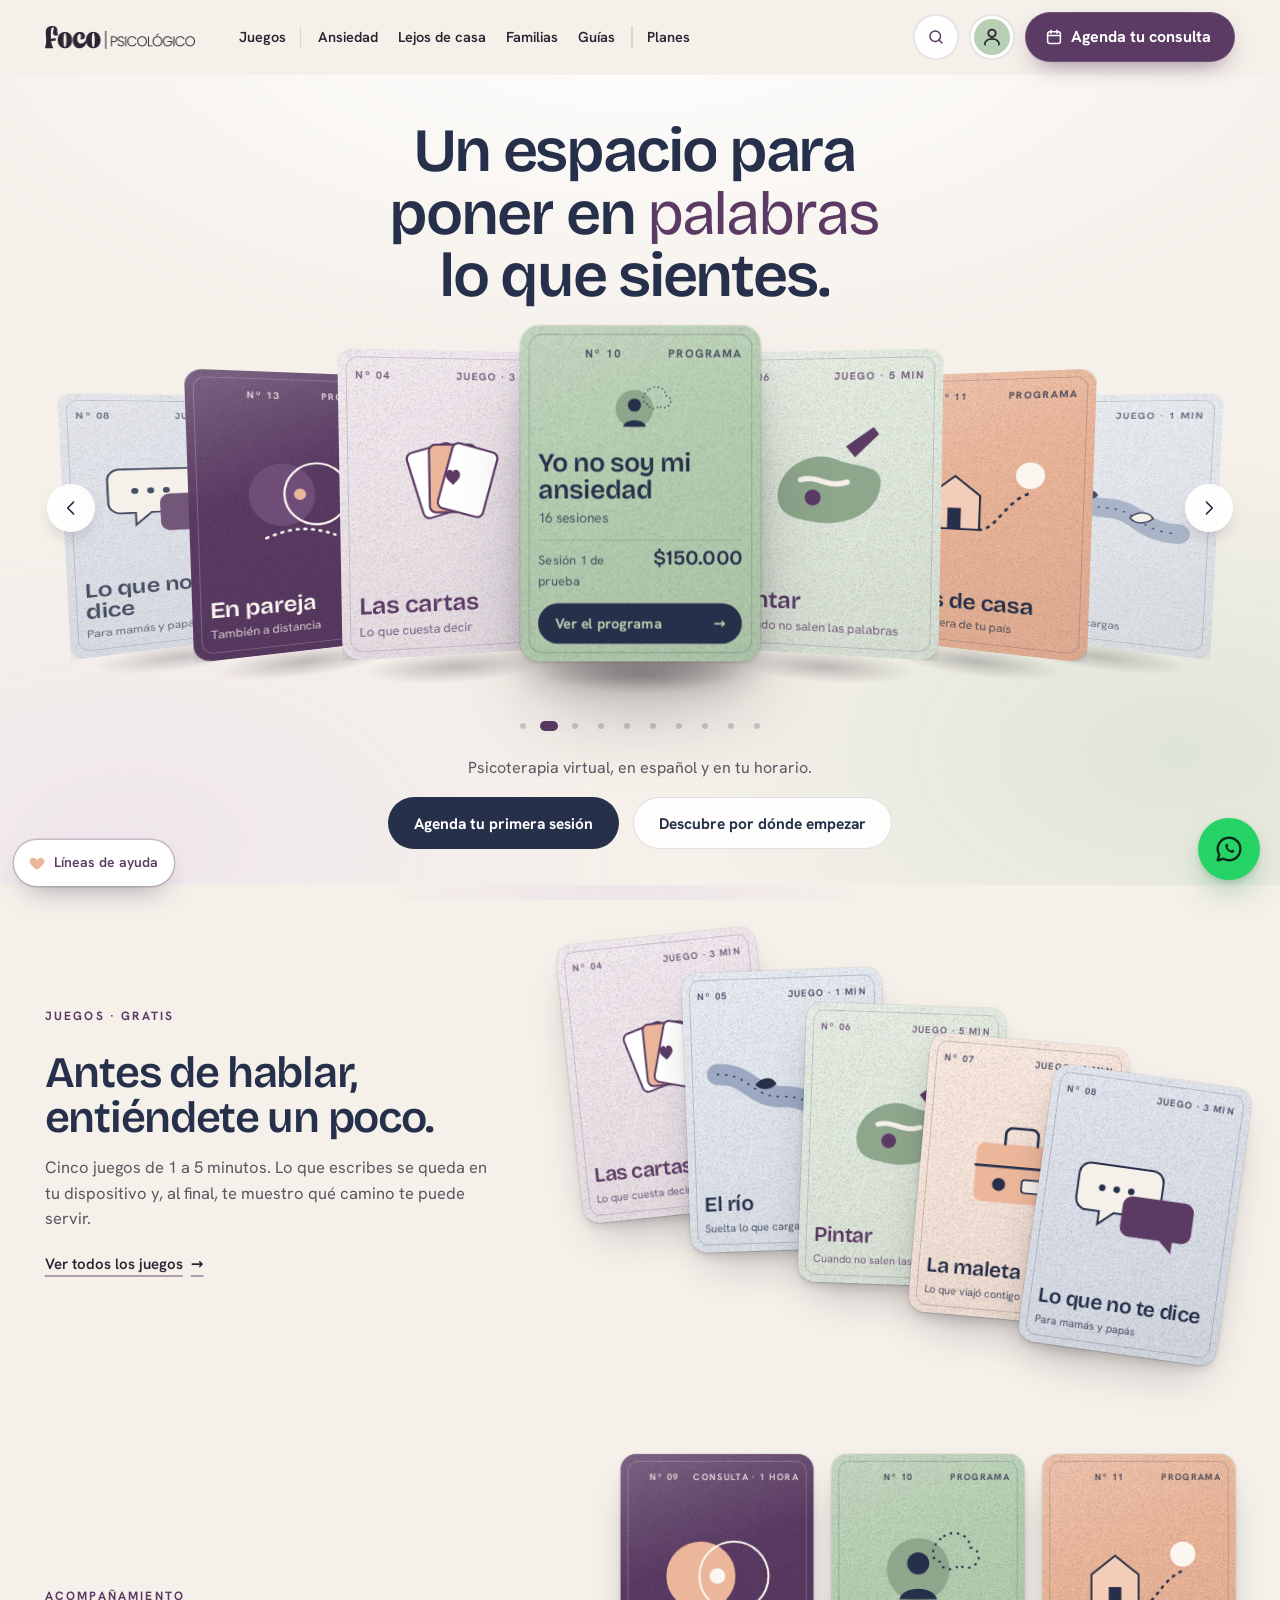
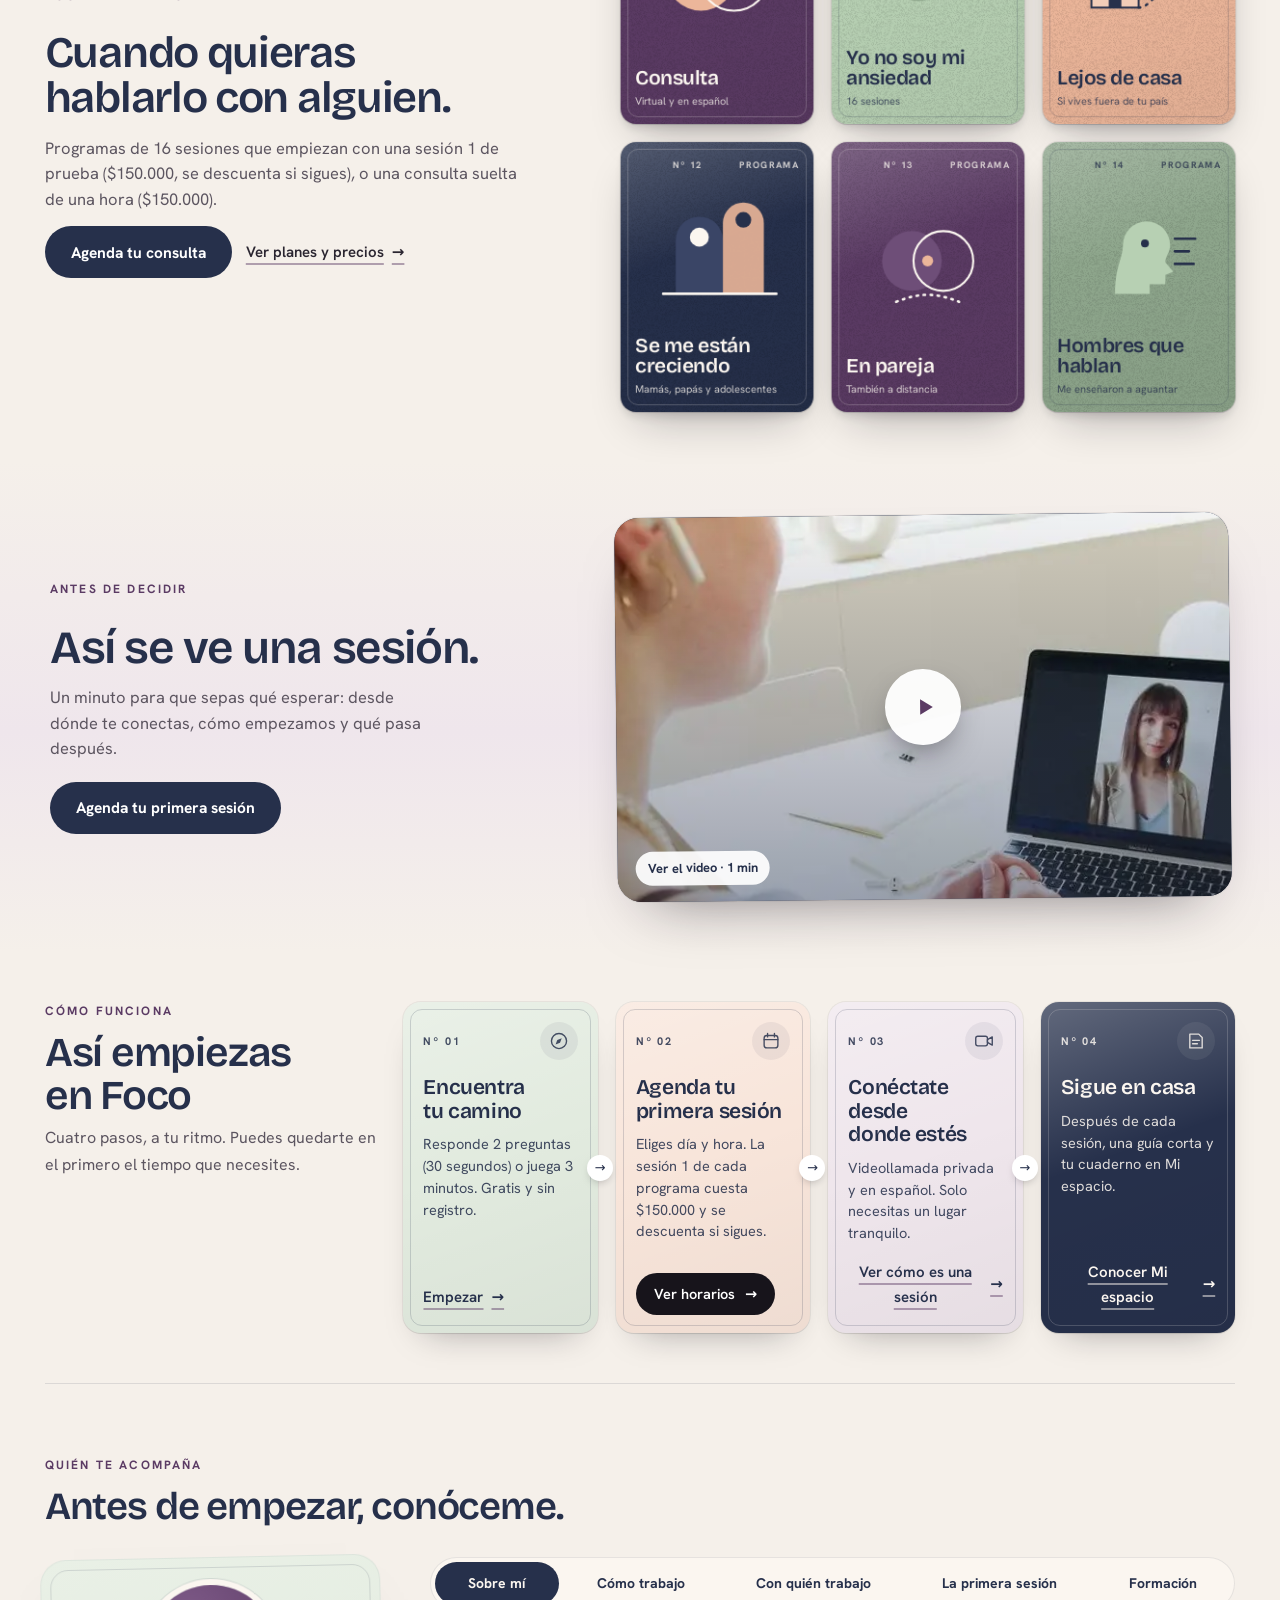
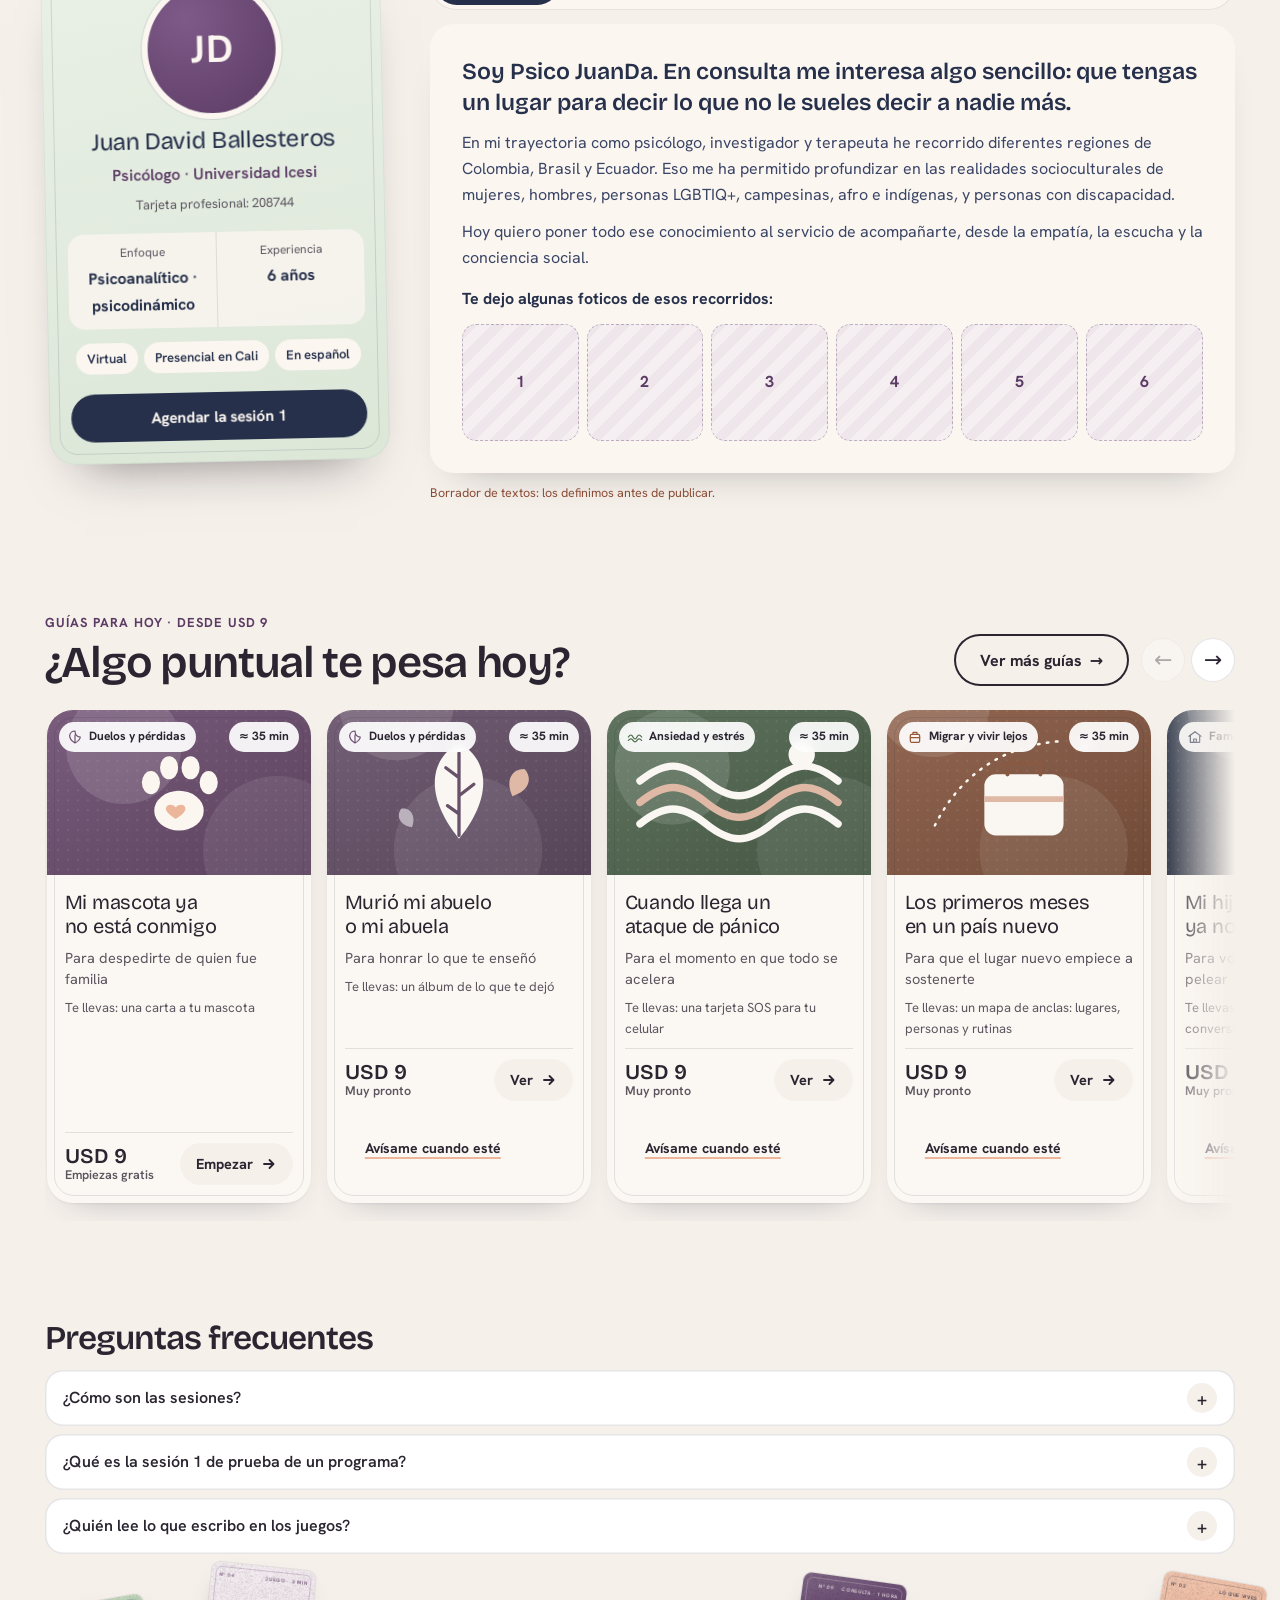
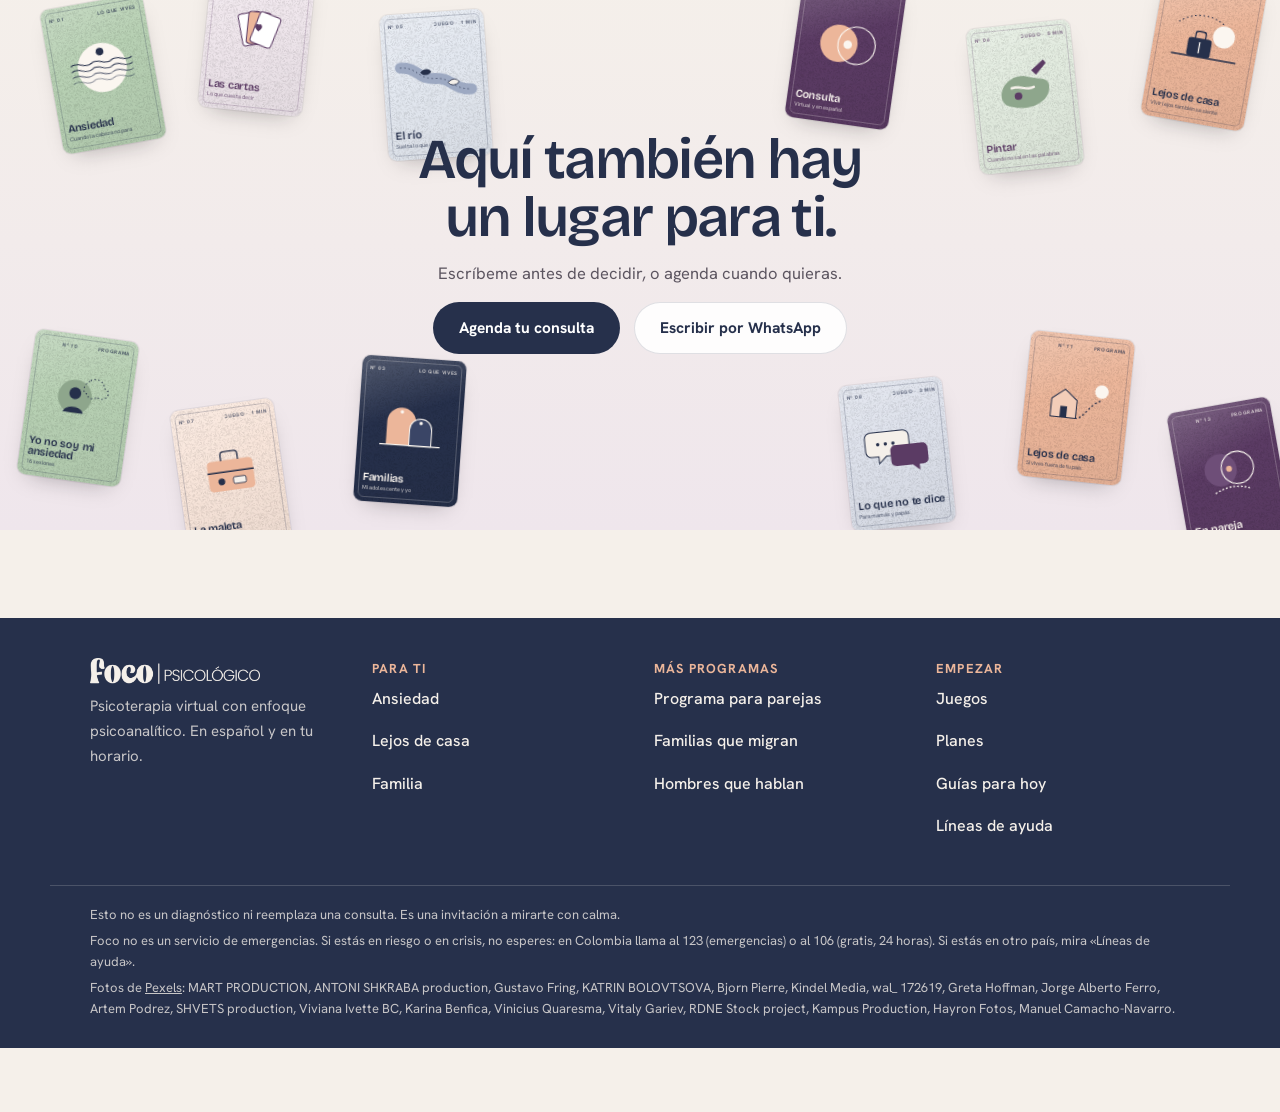
==== commit 01bbaf7b: "Versión 5.0 — carpetas app y marca" ====
--- a/app/index.html
+++ b/app/index.html
@@ -4,9 +4,6 @@
     <meta charset="utf-8" />
     <meta name="viewport" content="width=device-width, initial-scale=1, viewport-fit=cover" />
     <title>Foco · Experiencia interactiva</title>
-    <link rel="preconnect" href="https://fonts.googleapis.com" />
-    <link rel="preconnect" href="https://fonts.gstatic.com" crossorigin />
-    <link rel="stylesheet" href="https://fonts.googleapis.com/css2?family=Fraunces:opsz,wght@9..144,400;9..144,600&family=DM+Sans:wght@400;500;700&display=swap" />
     <script type="module" crossorigin src="./experiencia.js"></script>
     <link rel="stylesheet" crossorigin href="./experiencia.css">
   </head>
--- a/app/experiencia.css
+++ b/app/experiencia.css
@@ -1 +1 @@
-@font-face{font-family:Recoleta;src:url(./assets/recoleta-regular.otf) format("opentype");font-weight:400;font-display:swap}@font-face{font-family:Poppins;src:url(./assets/poppins-400.woff2) format("woff2");font-weight:400;font-display:swap}@font-face{font-family:Poppins;src:url(./assets/poppins-500.woff2) format("woff2");font-weight:500;font-display:swap}@font-face{font-family:Poppins;src:url(./assets/poppins-600.woff2) format("woff2");font-weight:600;font-display:swap}@font-face{font-family:Poppins;src:url(./assets/poppins-700.woff2) format("woff2");font-weight:700;font-display:swap}@font-face{font-family:Recoleta;src:url(./assets/recoleta-semibold.otf) format("opentype");font-weight:600;font-display:swap}:root{--radio: 18px;--radio-g: 28px;--sombra: 0 1px 2px rgba(42, 37, 48, .04), 0 12px 32px rgba(42, 37, 48, .07);--linea: rgba(42, 37, 48, .12);--ancho: 1180px;--gutter: clamp(16px, 4vw, 40px)}*{box-sizing:border-box}html,body{margin:0}html{scroll-behavior:smooth}@media(prefers-reduced-motion:reduce){html{scroll-behavior:auto}}body{background:var(--fondo);color:var(--texto);font-family:var(--font-texto);font-size:16px;line-height:1.65;-webkit-font-smoothing:antialiased;-webkit-tap-highlight-color:transparent}button,input,select,textarea{font:inherit;color:inherit}h1,h2,h3,h4{font-family:var(--font-display);font-weight:600;line-height:1.08;margin:0;letter-spacing:-.015em;text-wrap:balance}h1{font-size:clamp(36px,6.4vw,68px)}h2{font-size:clamp(28px,4.2vw,44px)}h3{font-size:clamp(21px,2.6vw,26px);line-height:1.18}h4{font-size:19px;line-height:1.25}p{margin:0}.lead{font-size:clamp(18px,2vw,20px);line-height:1.55;max-width:62ch}.suave{color:var(--texto-suave)}.eyebrow{font-family:var(--font-texto);font-size:13px;font-weight:700;letter-spacing:.09em;text-transform:uppercase;color:var(--primario-profundo)}.sr-only{position:absolute;width:1px;height:1px;overflow:hidden;clip:rect(0 0 0 0);white-space:nowrap}.num{font-variant-numeric:tabular-nums}:focus-visible{outline:3px solid var(--noche);outline-offset:3px;border-radius:6px}.app{min-height:100dvh;display:flex;flex-direction:column}.contenedor{width:100%;max-width:var(--ancho);margin:0 auto;padding-inline:var(--gutter)}main{flex:1;width:100%;max-width:var(--ancho);margin:0 auto;padding:8px var(--gutter) 48px;display:flex;flex-direction:column}.etapa{flex:1;display:flex;flex-direction:column;gap:28px}.seccion{display:grid;gap:22px;padding-block:clamp(28px,5vw,56px) 0}.seccion-cabeza{display:grid;gap:10px;max-width:720px}.cabecera{position:sticky;top:env(safe-area-inset-top,0px);z-index:40;background:color-mix(in srgb,var(--fondo) 90%,transparent);-webkit-backdrop-filter:blur(10px);backdrop-filter:blur(10px);border-bottom:1px solid var(--linea)}.cabecera-in{display:flex;align-items:center;gap:16px 24px;padding-block:12px;flex-wrap:wrap}.logo{display:inline-flex;align-items:center;background:none;border:0;padding:0;cursor:pointer;min-height:44px;color:var(--texto)}.logo-img{display:block;width:150px;height:23px;background:currentColor;-webkit-mask:var(--logo) left center / contain no-repeat;mask:var(--logo) left center / contain no-repeat}.nav{display:flex;gap:4px;list-style:none;margin:0 0 0 auto;padding:0}.nav button{border:0;background:none;cursor:pointer;padding:10px 14px;min-height:44px;border-radius:999px;font-weight:600;font-size:15px;color:var(--texto-suave);white-space:nowrap}.nav button:hover{color:var(--texto);background:#2a25300d}.nav button[aria-current=page]{color:var(--texto);background:var(--superficie);box-shadow:inset 0 0 0 1.5px var(--texto)}.cabecera .btn{min-height:44px;padding:10px 18px;font-size:15px}@media(max-width:820px){.cabecera-in{gap:8px}.nav{order:3;width:100%;margin:0;overflow-x:auto;scrollbar-width:none}.nav::-webkit-scrollbar{display:none}.cabecera .cta-cabecera{margin-left:auto;padding:8px 14px;min-height:40px;font-size:14px}}.migas{display:flex;flex-wrap:wrap;gap:4px;align-items:center;list-style:none;margin:0;padding:14px 0 0;font-size:14px;color:var(--texto-suave)}.migas li{display:flex;align-items:center;gap:4px}.migas li+li:before{content:"/";opacity:.5;padding-inline:4px}.migas button{border:0;background:none;padding:6px 2px;min-height:36px;cursor:pointer;color:var(--texto-suave);text-decoration:underline;text-underline-offset:3px;text-decoration-color:var(--linea)}.migas button:hover{color:var(--texto)}.migas [aria-current=page]{color:var(--texto);font-weight:600}.pie{background:var(--noche);color:#f5f0ea;margin-top:40px}.pie-in{display:grid;gap:28px;padding-block:40px;grid-template-columns:repeat(auto-fit,minmax(min(100%,240px),1fr))}.pie a,.pie button{color:#f5f0ea}.pie .suave{color:#f5f0eac7}.pie-avisos{border-top:1px solid rgba(245,240,234,.18);padding-block:18px 28px;font-size:13px;display:grid;gap:4px;color:#f5f0eac7}.pie-links{list-style:none;margin:0;padding:0;display:grid;gap:4px}.pie-links button{background:none;border:0;padding:6px 0;min-height:36px;cursor:pointer;font-weight:500;text-align:left}.pie-links button:hover{text-decoration:underline}.barra-accion{position:sticky;bottom:0;z-index:30;margin-top:24px;padding-bottom:env(safe-area-inset-bottom,0px)}.barra-accion-in{display:flex;gap:12px;align-items:center;justify-content:space-between;flex-wrap:wrap;background:var(--superficie);border-radius:22px;padding:12px 12px 12px 20px;box-shadow:0 -2px 0 var(--linea),var(--sombra);margin-bottom:12px}.btn{appearance:none;border:0;border-radius:999px;min-height:52px;padding:14px 26px;font-weight:700;font-size:16px;line-height:1.2;cursor:pointer;text-decoration:none;display:inline-flex;align-items:center;justify-content:center;gap:10px;transition:transform .15s,filter .15s,background .15s,box-shadow .15s;text-align:center}.btn:active{transform:scale(.98)}.btn-primario{background:var(--primario-profundo);color:var(--superficie)}.btn-primario:hover{filter:brightness(1.12)}.btn-primario:disabled{opacity:.4;cursor:not-allowed;filter:none}.btn-secundario{background:transparent;color:var(--texto);box-shadow:inset 0 0 0 2px var(--texto)}.btn-secundario:hover{background:var(--superficie)}.btn-claro{background:var(--superficie);color:var(--texto)}.btn-claro:hover{filter:brightness(.97)}.btn-texto{background:none;border:0;color:var(--texto);font-weight:700;min-height:44px;padding:8px 4px;cursor:pointer;display:inline-flex;align-items:center;gap:6px;text-decoration:underline;text-underline-offset:4px;text-decoration-thickness:1.5px;text-decoration-color:var(--primario)}.btn-texto:hover{text-decoration-color:var(--texto)}.btn-texto.suave{color:var(--texto-suave);font-weight:600}.flecha:after{content:"→";margin-left:8px;transition:transform .15s;display:inline-block}.btn:hover .flecha:after,.flecha:hover:after{transform:translate(3px)}.acciones{display:flex;flex-wrap:wrap;gap:12px;align-items:center}@media(max-width:520px){.acciones>.btn{flex:1 1 100%}}.tarjeta{background:var(--superficie);border-radius:var(--radio-g);padding:clamp(20px,3vw,32px);box-shadow:var(--sombra)}.tarjeta-suave{background:var(--acento-suave);border-radius:var(--radio-g);padding:clamp(20px,3vw,32px)}.tarjeta-borde{border-radius:var(--radio-g);padding:clamp(20px,3vw,28px);border:1.5px dashed var(--linea)}[data-prog=ynsa]{--prog: var(--ynsa);--prog-suave: var(--ynsa-suave);--prog-tinta: var(--texto)}[data-prog=ldc]{--prog: var(--ldc);--prog-suave: var(--ldc-suave);--prog-tinta: var(--texto)}[data-prog=ado]{--prog: var(--ado);--prog-suave: var(--ado-suave);--prog-tinta: #FFFFFF}.asterisco{display:inline-block;width:1em;height:1.2em;background:currentColor;-webkit-mask:var(--asterisco) center / contain no-repeat;mask:var(--asterisco) center / contain no-repeat;vertical-align:-.15em}.heroe{display:grid;gap:32px;grid-template-columns:repeat(auto-fit,minmax(min(100%,380px),1fr));align-items:center;padding-top:clamp(20px,4vw,48px)}.heroe-texto{display:grid;gap:18px}.heroe-circulos{width:100%;max-width:520px;justify-self:center}.grid-programas{display:grid;gap:18px;grid-template-columns:repeat(auto-fit,minmax(min(100%,320px),1fr))}.prog-card{background:var(--prog);color:var(--prog-tinta);border-radius:var(--radio-g);padding:clamp(22px,3vw,30px);display:flex;flex-direction:column;gap:14px;position:relative;overflow:hidden;min-height:100%}.prog-card .suave,.prog-card .eyebrow{color:inherit;opacity:.82}.prog-card .circulo-deco{position:absolute;right:-60px;top:-60px;width:200px;height:200px;border-radius:50%;background:#ffffff29;pointer-events:none}.prog-card ol{margin:0;padding:0;list-style:none;display:grid;gap:6px;font-size:15px}.prog-card ol li{display:grid;grid-template-columns:26px 1fr;gap:8px;align-items:baseline}.prog-card ol li span:first-child{font-family:var(--font-display);font-weight:600;opacity:.7}.prog-card .pie-card{margin-top:auto;display:grid;gap:12px;padding-top:6px}.prog-card .btn-claro{color:var(--texto)}.prog-card[data-prog=ado] .btn-texto{color:#fff;text-decoration-color:#ffffff80}.prog-heroe{background:var(--prog);color:var(--prog-tinta);border-radius:36px;padding:clamp(28px,5vw,56px);display:grid;gap:18px;position:relative;overflow:hidden}.prog-heroe .suave,.prog-heroe .eyebrow{color:inherit;opacity:.85}.prog-heroe .circulo-deco{position:absolute;right:-90px;bottom:-110px;width:320px;height:320px;border-radius:50%;background:#ffffff26}.chips-heroe{display:flex;flex-wrap:wrap;gap:8px}.chips-heroe span{background:#ffffff47;border-radius:999px;padding:6px 14px;font-weight:600;font-size:14px}[data-prog=ado] .chips-heroe span{background:#ffffff24}.modulos-tabs{display:flex;gap:8px;flex-wrap:wrap}.modulos-tabs button{border:1.5px solid var(--linea);background:var(--superficie);border-radius:999px;padding:10px 16px;min-height:44px;cursor:pointer;font-weight:600;font-size:15px;display:inline-flex;gap:8px;align-items:center}.modulos-tabs button[aria-selected=true]{background:var(--prog);color:var(--prog-tinta);border-color:var(--prog)}.modulos-tabs .n{font-family:var(--font-display)}.sesiones{list-style:none;margin:0;padding:0;display:grid;gap:10px}.sesion{display:grid;grid-template-columns:64px 1fr;gap:14px;align-items:start;background:var(--superficie);border-radius:20px;padding:16px;border:1.5px solid transparent}.sesion.interactiva{border-color:var(--prog)}.sesion .s-num{font-family:var(--font-display);font-size:15px;line-height:1.1;background:var(--prog-suave);border-radius:14px;padding:10px 6px;text-align:center}.sesion .s-num b{display:block;font-size:24px}.sesion .s-cuerpo{display:grid;gap:6px}.etiqueta{display:inline-flex;align-items:center;gap:6px;font-size:12px;font-weight:700;letter-spacing:.04em;text-transform:uppercase;padding:4px 10px;border-radius:999px;background:#2a25300f;color:var(--texto-suave)}.etiqueta.viva{background:var(--prog-suave);color:var(--texto)}.lista-pasa{list-style:none;margin:0;padding:0;display:grid;gap:10px;grid-template-columns:repeat(auto-fit,minmax(min(100%,280px),1fr))}.lista-pasa li{background:var(--superficie);border-radius:20px;padding:18px 18px 18px 52px;position:relative;font-family:var(--font-display);font-size:19px;line-height:1.3}.lista-pasa li:before{content:"";position:absolute;left:18px;top:22px;width:18px;height:18px;border-radius:50%;background:var(--prog)}details.faq{background:var(--superficie);border-radius:20px;padding:0 20px}details.faq summary{cursor:pointer;list-style:none;padding:18px 0;font-weight:700;display:flex;justify-content:space-between;gap:12px;min-height:44px}details.faq summary::-webkit-details-marker{display:none}details.faq summary:after{content:"+";font-size:22px;line-height:1;transition:transform .2s}details.faq[open] summary:after{transform:rotate(45deg)}details.faq p{padding-bottom:18px;color:var(--texto-suave)}.pasos-inicio{list-style:none;margin:0;padding:0;display:grid;gap:14px;grid-template-columns:repeat(auto-fit,minmax(min(100%,240px),1fr));counter-reset:paso}.pasos-inicio li{counter-increment:paso;background:var(--superficie);border-radius:24px;padding:22px;display:grid;gap:8px}.pasos-inicio li:before{content:counter(paso);width:40px;height:40px;border-radius:50%;display:grid;place-items:center;font-family:var(--font-display);font-weight:600;font-size:20px;background:var(--secundario)}.guia{display:grid;gap:24px;grid-template-columns:minmax(0,1fr)}@media(min-width:960px){.guia{grid-template-columns:260px minmax(0,1fr);align-items:start}.guia-indice{position:sticky;top:96px}}.guia-portada{background:var(--prog);color:var(--prog-tinta);border-radius:36px;padding:clamp(26px,5vw,48px);display:grid;gap:14px;position:relative;overflow:hidden}.guia-portada .suave,.guia-portada .eyebrow{color:inherit;opacity:.85}.guia-indice ol{list-style:none;margin:0;padding:0;display:grid;gap:4px}.guia-indice button{width:100%;text-align:left;border:0;background:none;border-radius:14px;padding:10px 12px;min-height:44px;cursor:pointer;display:grid;gap:2px;font-size:15px}.guia-indice button small{font-size:12px;font-weight:700;letter-spacing:.05em;text-transform:uppercase;color:var(--texto-suave)}.guia-indice button:hover{background:#2a25300d}.guia-indice button[aria-current=step]{background:var(--prog-suave);font-weight:700}.guia-hoja{background:var(--superficie);border-radius:32px;padding:clamp(22px,4vw,48px);display:grid;gap:18px;box-shadow:var(--sombra)}.guia-hoja p{max-width:66ch}.guia-hoja .sub{font-family:var(--font-display);font-size:21px;font-weight:600;margin-top:10px}.guia-frase{font-family:var(--font-display);font-size:clamp(22px,3vw,28px);line-height:1.3;background:var(--prog-suave);border-radius:24px;padding:24px 24px 18px;display:grid;gap:12px}.guia-pausa{border-left:3px solid var(--prog);padding:4px 0 4px 16px;color:var(--texto-suave);font-size:16px}.guia-lista{list-style:none;margin:0;padding:0;display:grid;gap:8px}.guia-lista button{width:100%;text-align:left;border:1.5px solid var(--linea);background:var(--fondo);border-radius:16px;padding:14px 16px;min-height:52px;cursor:pointer;display:grid;grid-template-columns:1fr auto;gap:12px;align-items:center;transition:background .15s,border-color .15s}.guia-lista button:hover{border-color:var(--prog)}.guia-lista button[aria-pressed=true]{background:var(--prog-suave);border-color:var(--prog)}.guia-lista .marca-resuena{font-size:13px;font-weight:700;white-space:nowrap;color:var(--texto-suave)}.renglones{width:100%;border:0;border-radius:16px;padding:10px 16px;font-size:17px;line-height:34px;resize:vertical;background-color:var(--fondo);background-image:repeating-linear-gradient(to bottom,transparent 0 33px,rgba(42,37,48,.14) 33px 34px);background-attachment:local;background-position:0 10px;min-height:120px}.renglones:focus{outline:2px solid var(--prog)}.lienzo{position:relative;border-radius:20px;background:var(--fondo);border:1.5px dashed var(--linea);touch-action:none;overflow:hidden}.lienzo canvas{display:block;width:100%;cursor:crosshair}.paleta-lienzo{display:flex;gap:8px;flex-wrap:wrap;align-items:center}.paleta-lienzo button.color{width:36px;height:36px;border-radius:50%;border:3px solid var(--superficie);box-shadow:0 0 0 1.5px var(--linea);cursor:pointer}.paleta-lienzo button.color[aria-pressed=true]{box-shadow:0 0 0 3px var(--texto)}.ficha-guia{display:grid;gap:10px;background:var(--fondo);border-radius:20px;padding:16px}.ficha-guia label{display:grid;gap:4px;font-weight:600;font-size:14px}.ficha-guia input{min-height:46px;border-radius:12px;border:1.5px solid var(--linea);background:var(--superficie);padding:8px 12px;font-size:16px}.mapa-guia{display:grid;gap:12px;grid-template-columns:repeat(2,minmax(0,1fr));position:relative}.mapa-guia .zona{background:var(--prog-suave);border-radius:20px;padding:14px;display:grid;gap:6px}.mapa-guia .zona textarea{border:0;border-radius:12px;padding:10px;min-height:90px;background:var(--superficie);resize:vertical}.mapa-guia .centro{grid-column:1 / -1;justify-self:center;background:var(--prog);color:var(--prog-tinta);border-radius:999px;padding:12px 22px;font-family:var(--font-display);font-weight:600;text-align:center}@media(max-width:560px){.mapa-guia{grid-template-columns:1fr}}.guia-nav{display:flex;justify-content:space-between;gap:12px;flex-wrap:wrap;align-items:center}.progreso-guia{height:6px;border-radius:99px;background:#2a253014;overflow:hidden}.progreso-guia i{display:block;height:100%;background:var(--prog);border-radius:99px;transition:width .3s}.pendiente-txt{font-size:13px;color:var(--texto-suave);background:#2a25300d;border-radius:10px;padding:6px 10px}.ficha{display:inline-flex;align-items:center;gap:6px;min-height:44px;padding:10px 16px;border-radius:14px;border:1.5px solid var(--linea);background:var(--superficie);color:var(--texto);font-weight:500;font-size:16px;cursor:grab;-webkit-user-select:none;user-select:none;touch-action:manipulation;transition:border-color .15s,background .15s,box-shadow .15s}.ficha:hover{border-color:var(--primario-profundo);background:var(--acento-suave)}.ficha.arrastrando{box-shadow:var(--sombra);cursor:grabbing}.ficha.puesta{background:var(--acento-suave);border-color:transparent}.ficha.libre{border-style:dashed}.ficha .quitar{appearance:none;border:0;background:#2a253014;width:26px;height:26px;border-radius:50%;cursor:pointer;display:grid;place-items:center;padding:0;margin-right:-6px}.ficha .quitar:hover{background:#2a253029}.campo{display:grid;gap:6px;font-weight:600;font-size:15px}.campo input,.campo select{min-height:52px;padding:12px 16px;border-radius:14px;border:1.5px solid rgba(42,37,48,.22);background:var(--superficie);font-weight:400;font-size:17px}.check{display:flex;gap:12px;align-items:flex-start;font-size:14px;color:var(--texto-suave)}.check input{width:22px;height:22px;margin-top:2px;flex:none;accent-color:var(--primario-profundo)}.check a,.enlace{color:var(--primario-profundo)}.error{color:#9b2c2c;font-weight:600;font-size:14px;min-height:1.2em}.precio-grande{font-family:var(--font-display);font-weight:600;font-size:clamp(30px,4vw,42px);line-height:1;letter-spacing:-.02em;font-variant-numeric:tabular-nums}.grid-caminos{display:grid;gap:18px;grid-template-columns:repeat(auto-fit,minmax(min(100%,300px),1fr));align-items:stretch}.camino{display:flex;flex-direction:column;gap:14px;position:relative}.camino.destacado{box-shadow:0 0 0 2px var(--primario-profundo),var(--sombra)}.sello{position:absolute;top:-12px;left:24px;background:var(--primario-profundo);color:var(--superficie);font-size:12px;font-weight:700;letter-spacing:.05em;text-transform:uppercase;padding:5px 12px;border-radius:999px}.lista-check{list-style:none;margin:0;padding:0;display:grid;gap:8px;font-size:15px}.lista-check li{display:grid;grid-template-columns:20px 1fr;gap:8px;align-items:start}.lista-check li:before{content:"";width:14px;height:8px;margin-top:6px;border-left:2.5px solid var(--primario-profundo);border-bottom:2.5px solid var(--primario-profundo);transform:rotate(-45deg)}.fila-programa{display:grid;grid-template-columns:14px 1fr auto;gap:4px 12px;align-items:center;padding:12px 14px;border-radius:16px;background:var(--fondo);border:1.5px solid transparent;text-align:left;cursor:pointer;width:100%;min-height:56px}.fila-programa:before{content:"";width:14px;height:14px;border-radius:50%;background:var(--prog)}.fila-programa:hover{border-color:var(--prog)}.fila-programa.recomendada{background:var(--prog-suave)}.selector-moneda{display:inline-flex;padding:4px;border-radius:999px;background:#2a25300f;gap:4px}.selector-moneda button{border:0;background:none;border-radius:999px;padding:8px 16px;min-height:40px;font-weight:600;cursor:pointer}.selector-moneda button[aria-pressed=true]{background:var(--superficie);box-shadow:0 1px 4px #2a25301f}.opciones-radio{display:grid;gap:10px;border:0;padding:0;margin:0}.opciones-radio legend{font-weight:700;margin-bottom:8px;padding:0;font-size:17px}.radio-card{display:grid;grid-template-columns:22px 1fr auto;gap:4px 12px;align-items:start;padding:16px;border-radius:18px;background:var(--superficie);border:1.5px solid var(--linea);cursor:pointer;transition:border-color .15s,background .15s}.radio-card:hover{border-color:var(--primario-profundo)}.radio-card:has(input:checked){border-color:var(--primario-profundo);background:var(--acento-suave);box-shadow:inset 0 0 0 1px var(--primario-profundo)}.radio-card input{width:20px;height:20px;margin:2px 0 0;accent-color:var(--primario-profundo)}.radio-card .titulo{font-weight:700}.radio-card .detalle{grid-column:2 / 4;font-size:14px;color:var(--texto-suave)}.radio-card .valor{font-weight:700;text-align:right;font-variant-numeric:tabular-nums}.radio-card .valor small{display:block;font-weight:500;font-size:12px;color:var(--texto-suave)}.chip-ahorro{display:inline-block;font-size:12px;font-weight:700;color:var(--texto);background:var(--secundario);border-radius:999px;padding:2px 8px;margin-left:6px;vertical-align:middle}.pasos{display:flex;gap:6px;list-style:none;margin:0;padding:0;align-items:center;flex-wrap:wrap;font-size:14px}.pasos li{display:flex;align-items:center;gap:8px;color:var(--texto-suave)}.pasos li .bola{width:26px;height:26px;border-radius:50%;display:grid;place-items:center;font-weight:700;font-size:13px;background:#2a253014}.pasos li[data-estado=hecho] .bola{background:var(--secundario);color:var(--texto)}.pasos li[data-estado=actual]{color:var(--texto);font-weight:700}.pasos li[data-estado=actual] .bola{background:var(--texto);color:var(--fondo)}.pasos li+li:before{content:"";width:18px;height:2px;background:var(--linea)}.compra-layout{display:grid;gap:24px;grid-template-columns:minmax(0,1fr);align-items:start}@media(min-width:900px){.compra-layout{grid-template-columns:minmax(0,1.25fr) minmax(320px,.85fr)}.compra-layout .resumen{position:sticky;top:96px}}@media(max-width:899px){.compra-layout.resumen-primero .resumen{order:-1}}.resumen{display:grid;gap:16px}.resumen .linea{display:flex;justify-content:space-between;gap:12px;font-variant-numeric:tabular-nums}.resumen hr{border:0;border-top:1px dashed var(--linea);margin:0;width:100%}.resumen .total{display:flex;justify-content:space-between;align-items:baseline;gap:12px}.chips{display:flex;flex-wrap:wrap;gap:6px}.chips span{font-size:13px;font-weight:600;background:var(--fondo);border-radius:999px;padding:4px 10px}.cita{display:grid;grid-template-columns:48px 1fr;gap:12px;align-items:center;background:var(--fondo);border-radius:16px;padding:12px}.cita .icono{width:48px;height:48px;border-radius:50%;background:var(--primario-profundo);display:grid;place-items:center;color:var(--superficie);font-weight:700;font-size:13px;line-height:1.05;text-align:center}.dias{display:flex;gap:8px;overflow-x:auto;padding:4px 2px 10px;scroll-snap-type:x mandatory}.dia{flex:none;scroll-snap-align:start;min-width:74px;min-height:64px;border-radius:16px;border:1.5px solid var(--linea);background:var(--superficie);cursor:pointer;display:grid;place-items:center;padding:8px;font-weight:600;text-transform:capitalize}.dia[aria-pressed=true]{background:var(--texto);color:var(--fondo);border-color:var(--texto)}.horas{display:grid;gap:10px;grid-template-columns:repeat(auto-fill,minmax(130px,1fr))}.hora{min-height:56px;border-radius:16px;border:1.5px solid var(--linea);background:var(--superficie);cursor:pointer;font-weight:700;display:grid;place-items:center;padding:6px;font-variant-numeric:tabular-nums}.hora small{font-weight:500;font-size:12px;color:var(--texto-suave)}.hora:disabled{cursor:not-allowed;opacity:.4;text-decoration:line-through}.hora[aria-pressed=true]{border-color:var(--primario-profundo);background:var(--acento-suave);box-shadow:inset 0 0 0 1px var(--primario-profundo)}.aviso-prototipo{font-size:13px;background:#2a25300d;border-radius:12px;padding:10px 14px;color:var(--texto-suave)}.hoja{display:inline-flex;align-items:center;gap:8px;min-height:46px;padding:10px 18px;border:0;border-radius:26px 6px;background:var(--salvia-clara);color:var(--texto);font-weight:700;font-size:16px;cursor:grab;touch-action:none;-webkit-user-select:none;user-select:none;box-shadow:0 2px #2a253014}.hoja:active{cursor:grabbing}.lista-asteriscos{list-style:none;margin:0;padding:0;display:grid;gap:10px}.lista-asteriscos li{display:grid;grid-template-columns:22px 1fr;gap:10px;align-items:start;font-size:17px}.lista-asteriscos li:before{content:"";width:18px;height:22px;margin-top:2px;background:var(--ciruela);-webkit-mask:var(--asterisco) center / contain no-repeat;mask:var(--asterisco) center / contain no-repeat}.escena-cabeza{display:flex;flex-wrap:wrap;gap:8px 12px;align-items:center;justify-content:space-between}.arquetipo{display:inline-flex;align-items:center;gap:6px;font-size:13px;font-weight:600;color:var(--texto-suave);background:var(--prog-suave);border-radius:999px;padding:4px 12px}.arquetipo:before{content:"";width:8px;height:8px;border-radius:50%;background:var(--prog)}.momento{width:100%;border:0;background:none;text-align:left;cursor:pointer;border-radius:14px;padding:10px 12px;display:grid;gap:6px;min-height:44px}.momento:hover{background:var(--prog-suave)}.momento small{display:block;font-size:12px;font-weight:700;letter-spacing:.05em;text-transform:uppercase;color:var(--texto-suave)}.momento .arquetipo{justify-self:start;background:#2a25300d;font-size:12px}.ideas-grid{display:grid;gap:12px;grid-template-columns:repeat(auto-fit,minmax(min(100%,240px),1fr))}.idea{margin:0;background:var(--fondo);border-radius:20px;padding:18px 20px;font-size:16px;line-height:1.55}.idea-grande{font-family:var(--font-display);font-size:clamp(20px,2.4vw,24px);line-height:1.4;background:var(--prog-suave);padding:clamp(20px,3vw,32px);min-height:140px;display:flex;align-items:center}.volteable{border:1.5px solid var(--linea);text-align:left;cursor:pointer;display:grid;gap:10px;align-content:start;transition:border-color .15s,background .15s}.volteable:hover{border-color:var(--prog)}.volteable .cara{font-family:var(--font-display);font-size:19px;line-height:1.3}.volteable .resto{display:block;overflow:hidden;color:var(--texto-suave)}.volteable .pista{font-size:13px;font-weight:700;color:var(--primario-profundo)}.volteable.vuelta{background:var(--superficie);border-color:var(--prog)}.pila{display:grid;gap:12px}.pila-nav{display:flex;align-items:center;gap:12px;flex-wrap:wrap;justify-content:flex-end}.puntos{display:flex;gap:6px;margin-right:auto}.puntos i{width:8px;height:8px;border-radius:50%;background:#2a253026}.puntos i.visto{background:var(--prog);opacity:.5}.puntos i.on{background:var(--prog);width:22px;border-radius:99px}.cajon{display:grid;gap:10px}.recuerdo{background:var(--fondo);border-radius:20px;overflow:hidden;border:1.5px solid transparent}.recuerdo.abierta{border-color:var(--prog);background:var(--superficie)}.recuerdo-cabeza{width:100%;border:0;background:none;text-align:left;cursor:pointer;padding:16px 18px;display:grid;grid-template-columns:1fr auto;gap:12px;align-items:center;min-height:56px;font-size:16px}.recuerdo .renglones{margin:0 12px 12px;width:calc(100% - 24px)}.ritual{display:grid;gap:8px}.practica{border:1.5px solid var(--linea);background:var(--fondo);border-radius:18px;padding:14px 16px;text-align:left;cursor:pointer;display:grid;grid-template-columns:28px 1fr;gap:12px;align-items:start;min-height:52px}.practica .caja{width:26px;height:26px;border-radius:8px;border:2px solid var(--texto);display:grid;place-items:center;font-weight:800;font-size:14px}.practica[aria-pressed=true]{background:var(--prog-suave);border-color:var(--prog)}.practica[aria-pressed=true] .caja{background:var(--texto);color:var(--fondo)}.bolsillo-cont{display:flex;justify-content:flex-end}.bolsillo{display:inline-flex;gap:10px;align-items:center;background:var(--prog);color:var(--prog-tinta);border-radius:999px;padding:8px 18px 8px 12px;font-size:15px}.carta-cont{display:grid;gap:10px}.papel-carta{background:#fffdf9;border-radius:6px 24px 24px;padding:20px;box-shadow:0 1px 0 var(--linea),0 14px 30px #2a253014;border-left:4px solid var(--prog);display:grid;gap:8px;transform-origin:top}.carta-inicio{font-family:var(--font-display);font-size:22px}.papel-carta .renglones{background-color:transparent;padding-inline:0}.sobre{border:0;cursor:pointer;display:flex;gap:16px;align-items:center;text-align:left;background:var(--prog-suave);border-radius:18px;padding:16px 20px;min-height:72px;position:relative}.sobre .lacre{width:44px;height:44px;border-radius:50%;background:var(--ciruela);flex:none;box-shadow:inset 0 0 0 4px #ffffff40}.climas{display:grid;gap:8px;grid-template-columns:repeat(auto-fit,minmax(96px,1fr))}.climas button{border:1.5px solid var(--linea);background:var(--superficie);border-radius:18px;padding:12px 8px;cursor:pointer;display:grid;justify-items:center;gap:6px;font-weight:600;font-size:14px;min-height:84px}.climas button[aria-pressed=true]{background:var(--prog);color:var(--prog-tinta);border-color:var(--prog)}.cuerpo{position:relative;width:100%;max-width:240px;aspect-ratio:1;justify-self:center}.cuerpo svg{width:100%;height:100%}.punto-cuerpo{position:absolute;width:30px;height:30px;transform:translate(-50%,-50%);border-radius:50%;border:2px dashed var(--texto);background:#ffffff80;cursor:pointer}.punto-cuerpo[aria-pressed=true]{background:var(--ciruela);border:2px solid var(--superficie);box-shadow:0 0 0 6px #5b3b6440}.respira{display:grid;justify-items:center;gap:12px;padding:18px;background:var(--prog-suave);border-radius:24px}.respira-circulo{width:120px;height:120px;border-radius:50%;background:var(--prog)}.cuaderno{background-color:#fffdf9;border-radius:6px 28px 28px 6px;padding:24px 24px 24px 56px;position:relative;display:grid;gap:18px;background-image:linear-gradient(to right,transparent 40px,rgba(91,59,100,.35) 40px 42px,transparent 42px),repeating-linear-gradient(to bottom,transparent 0 31px,rgba(42,37,48,.08) 31px 32px);box-shadow:inset 6px 0 0 var(--salvia),0 14px 30px #2a253014}.cuaderno-cabeza{display:flex;flex-wrap:wrap;justify-content:space-between;gap:8px}.cuaderno-entrada{display:grid;gap:6px;background:transparent}.postal{display:grid;grid-template-columns:repeat(auto-fit,minmax(min(100%,240px),1fr));background:#fffdf9;border-radius:10px;padding:14px;gap:16px;box-shadow:0 18px 40px #2a253024}.postal-imagen{border-radius:6px;overflow:hidden;min-height:180px;background:var(--ldc-suave)}.postal-imagen img{width:100%;height:100%;object-fit:cover;display:block}.postal-texto{position:relative;display:flex;flex-direction:column;gap:8px;padding:8px 8px 8px 16px;border-left:1.5px dashed var(--linea);min-height:220px}.estampilla{align-self:flex-end;width:64px;height:76px;background:var(--durazno);border:4px dotted #FFFDF9;outline:1.5px solid var(--durazno);display:grid;place-items:center;text-align:center;font-size:11px;font-weight:700;color:var(--texto)}.estampilla b{font-family:var(--font-display);font-size:26px;line-height:1}.matasellos{position:absolute;right:70px;top:22px;width:64px;height:64px;border-radius:50%;border:2px solid rgba(38,48,75,.45);color:#26304b99;display:grid;place-items:center;font-size:11px;font-weight:700;text-transform:uppercase;transform:rotate(-14deg)}.tablero{display:grid;gap:18px;grid-template-columns:repeat(auto-fill,minmax(min(100%,220px),1fr));padding:22px;border-radius:24px;background-color:#fff;background-image:linear-gradient(rgba(38,48,75,.07) 1px,transparent 1px),linear-gradient(90deg,rgba(38,48,75,.07) 1px,transparent 1px);background-size:24px 24px}.sticker{position:relative;border-radius:14px;padding:22px 16px 16px;display:grid;gap:6px;box-shadow:0 6px 16px #2a25301f}.cinta{position:absolute;top:-10px;left:50%;width:70px;height:22px;transform:translate(-50%) rotate(-3deg);background:#ecb69abf}.indice-plegable summary{cursor:pointer;font-weight:700;font-size:15px;padding:6px 2px;min-height:40px;display:flex;align-items:center;list-style:none}.indice-plegable summary::-webkit-details-marker{display:none}.indice-plegable summary:after{content:"▾";margin-left:auto}.indice-plegable[open] summary:after{content:"▴"}@media(min-width:960px){.indice-plegable summary{display:none}}.bento{display:grid;gap:14px;grid-template-columns:repeat(12,minmax(0,1fr));grid-auto-flow:dense}.bento>*{grid-column:span 12;min-width:0}.bento>.b-mini{grid-column:span 6}@media(min-width:760px){.bento>.b-3{grid-column:span 3}.bento>.b-4{grid-column:span 4}.bento>.b-5{grid-column:span 5}.bento>.b-6{grid-column:span 6}.bento>.b-7{grid-column:span 7}.bento>.b-8{grid-column:span 8}.bento>.b-mini{grid-column:span 3}.bento>.b-alta{grid-row:span 2}}.bento-card{position:relative;overflow:hidden;border-radius:var(--radio-g);padding:clamp(20px,2.6vw,28px);display:flex;flex-direction:column;gap:12px;min-height:180px;background:var(--superficie);color:var(--texto)}.bento-card.tono-ciruela{background:var(--ciruela);color:#fff}.bento-card.tono-noche{background:var(--noche);color:#fff}.bento-card.tono-durazno{background:var(--durazno)}.bento-card.tono-salvia{background:var(--salvia)}.bento-card.tono-salvia-clara{background:var(--salvia-clara)}.bento-card.tono-papel{background:var(--papel);box-shadow:inset 0 0 0 1.5px var(--linea)}.bento-card.tono-blanco{background:var(--superficie);box-shadow:var(--sombra)}.bento-top{display:flex;justify-content:space-between;align-items:flex-start;gap:10px}.bento-titulo{font-size:clamp(24px,2.8vw,34px);line-height:1.08;max-width:18ch}.bento-texto{font-size:15px;opacity:.86;max-width:46ch}.bento-icono{font-size:30px;color:currentColor;opacity:.9}.tono-ciruela .bento-icono{color:var(--durazno)}.tono-noche .bento-icono{color:var(--salvia-clara)}.bento-circulo{width:30px;height:30px;border-radius:50%;border:3px solid currentColor;opacity:.85}.bento-circulos{display:inline-flex}.bento-circulos i{width:22px;height:22px;border-radius:50%;margin-left:-7px;mix-blend-mode:multiply}.bento-circulos i:nth-child(1){background:var(--durazno)}.bento-circulos i:nth-child(2){background:var(--salvia)}.bento-circulos i:nth-child(3){background:var(--ciruela)}.pills{display:flex;flex-wrap:wrap;gap:6px}.pill{display:inline-flex;align-items:center;min-height:28px;padding:3px 12px;border-radius:999px;font-size:13px;font-weight:600;background:#ffffff8c;color:var(--texto);backdrop-filter:blur(6px);-webkit-backdrop-filter:blur(6px);line-height:1.2}.tono-ciruela .pill,.tono-noche .pill,[data-prog=ado] .prog-card .pill{background:#ffffff29;color:#fff}.tono-papel .pill,.tono-blanco .pill{background:var(--fondo);box-shadow:inset 0 0 0 1px var(--linea)}.flecha-redonda{display:inline-grid;place-items:center;width:30px;height:30px;border-radius:50%;background:var(--noche);color:#fff;font-size:15px;line-height:1;flex:none;border:0}.flecha-redonda.grande{position:absolute;right:18px;bottom:18px;width:48px;height:48px;font-size:20px;cursor:pointer;transition:transform .2s ease}.flecha-redonda.grande:hover{transform:rotate(45deg)}.tono-ciruela .flecha-redonda,.tono-noche .flecha-redonda{background:#fff;color:var(--texto)}.bento-card:has(.flecha-redonda.grande){padding-bottom:80px}.foto-card{position:relative;margin:0;border-radius:var(--radio-g);overflow:hidden;min-height:240px;background:var(--salvia-clara);isolation:isolate}.foto-card img{position:absolute;inset:0;width:100%;height:100%;object-fit:cover;z-index:-1;transition:transform .6s ease}.foto-card:hover img{transform:scale(1.03)}@media(prefers-reduced-motion:reduce){.foto-card img,.flecha-redonda.grande{transition:none}}.foto-card .pills{position:absolute;left:14px;top:14px;right:14px}.foto-card figcaption{position:absolute;left:0;right:0;bottom:0;padding:48px 18px 16px;color:#fff;background:linear-gradient(180deg,transparent,rgba(20,22,38,.62));font-family:var(--font-display);font-size:clamp(18px,2.2vw,22px);line-height:1.2}.ver-mas{position:absolute;right:14px;bottom:14px;display:inline-flex;align-items:center;gap:8px;min-height:44px;padding:6px 6px 6px 16px;border:0;border-radius:999px;background:#fff;color:var(--texto);font-weight:700;font-size:14px;cursor:pointer;box-shadow:0 6px 18px #1416262e}.heroe-bento{padding-top:clamp(12px,3vw,32px)}.heroe-bento .b-principal{min-height:clamp(380px,46vw,520px);justify-content:flex-end;gap:18px;padding:clamp(24px,4vw,48px)}.heroe-bento .b-principal h1{font-size:clamp(36px,5.6vw,64px);max-width:14ch}.heroe-bento .foto-principal{min-height:clamp(300px,40vw,520px)}.heroe-bento .circulos-mini{width:120px;align-self:flex-start;margin-top:auto}.prog-card.con-foto{padding:10px 10px clamp(22px,3vw,28px)}.prog-card.con-foto>:not(.prog-foto):not(.circulo-deco){margin-left:clamp(12px,2vw,20px);margin-right:clamp(12px,2vw,20px)}.prog-foto{min-height:210px;border-radius:calc(var(--radio-g) - 8px)}.prog-foto .flecha-redonda{position:absolute;right:12px;bottom:12px;width:44px;height:44px;font-size:18px;cursor:pointer}.prog-heroe.con-foto{grid-template-columns:repeat(auto-fit,minmax(min(100%,360px),1fr));align-items:stretch;padding:12px;gap:12px}.prog-heroe.con-foto .prog-heroe-texto{display:grid;gap:18px;align-content:center;padding:clamp(18px,4vw,44px);position:relative}.prog-heroe.con-foto .foto-card{min-height:clamp(280px,38vw,480px);border-radius:26px}.camino .camino-foto{margin:calc(-1*clamp(20px,3vw,32px)) calc(-1*clamp(20px,3vw,32px)) 4px;min-height:150px;border-radius:var(--radio-g) var(--radio-g) 0 0}.foto-lateral{min-height:260px}@media(min-width:760px)and (max-width:1039px){.heroe-bento>.b-principal{grid-column:span 12;grid-row:auto;min-height:0}.heroe-bento>.b-5{grid-column:span 6}.heroe-bento>.b-3,.heroe-bento>.b-2b{grid-column:span 3}}@media(min-width:1040px){.heroe-bento>.b-2b{grid-column:span 2}}@media(max-width:759px){.heroe-bento>.b-3,.heroe-bento>.b-2b{grid-column:span 6;min-height:200px}.heroe-bento .bento-titulo{font-size:21px}}.heroe-bento>.b-3,.heroe-bento>.b-2b{min-height:230px}.heroe-bento .b-2b .circulos-mini{width:96px}.juego-mini{border:0;cursor:pointer;text-align:left;min-height:150px;gap:8px;justify-content:space-between;font:inherit}.juego-mini:hover{transform:translateY(-3px)}.juego-mini{transition:transform .2s ease}.juego-mini-ilus{display:block;height:64px;width:100%}.juego-mini-titulo{font-family:var(--font-display);font-size:19px;line-height:1.15;padding-right:36px}.juego-mini .flecha-redonda{position:absolute;right:14px;bottom:14px}.tono-noche.juego-mini .flecha-redonda{background:#fff;color:var(--texto)}.foto-card .pills .pill{background:#ffffffd1;color:var(--texto);box-shadow:none}.prog-foto .flecha-redonda{background:#fff;color:var(--texto)}.te-pasa-bento{display:grid;gap:14px;grid-template-columns:repeat(auto-fit,minmax(min(100%,340px),1fr));align-items:stretch}.te-pasa-bento .foto-card{min-height:300px}.calendario{display:grid;gap:16px;padding:clamp(14px,2.4vw,24px)}.cal-barra{display:flex;flex-wrap:wrap;gap:12px;justify-content:space-between;align-items:center}.cal-nav{display:flex;align-items:center;gap:6px}.cal-titulo{font-family:var(--font-display);font-size:clamp(20px,2.6vw,24px);min-width:11ch;text-align:center}.cal-flecha{width:44px;height:44px;border-radius:50%;border:1.5px solid var(--linea);background:var(--superficie);font-size:22px;line-height:1;cursor:pointer;display:grid;place-items:center}.cal-flecha:disabled{opacity:.3;cursor:not-allowed}.cal-vistas button{min-height:40px}.cal-mes{display:grid;grid-template-columns:repeat(7,minmax(0,1fr));gap:6px}.cal-dow{font-size:12px;font-weight:700;text-transform:uppercase;letter-spacing:.06em;color:var(--texto-suave);text-align:center;padding-bottom:4px}.cal-dia{aspect-ratio:1 / 1;min-height:44px;border:0;border-radius:14px;background:var(--fondo);cursor:pointer;display:grid;grid-template-rows:1fr auto;place-items:center;padding:6px 2px;font-weight:700;font-variant-numeric:tabular-nums;font-size:clamp(14px,2vw,17px);transition:background .15s ease,transform .15s ease}.cal-dia:not(:disabled):hover{background:var(--salvia-clara)}.cal-dia:disabled{background:none;color:var(--texto-suave);opacity:.45;cursor:default;font-weight:500}.cal-dia.hoy span{text-decoration:underline;text-underline-offset:4px;text-decoration-thickness:2px}.cal-dia[aria-pressed=true]{background:var(--ciruela);color:#fff;transform:scale(1.04)}.cal-dia.con-cita:not([aria-pressed=true]){box-shadow:inset 0 0 0 2px var(--ciruela)}.cal-puntos{display:flex;gap:3px;font-style:normal}.cal-puntos b{width:5px;height:5px;border-radius:50%;background:var(--salvia)}.cal-dia[aria-pressed=true] .cal-puntos b{background:var(--durazno)}.cal-semana{display:grid;gap:8px}.cal-col{display:grid;grid-template-columns:64px 1fr;gap:10px;align-items:center;padding:8px;border-radius:16px;background:var(--fondo)}.cal-col.activa{box-shadow:inset 0 0 0 2px var(--ciruela)}.cal-col.vacia{opacity:.5}.cal-col-cabeza{display:grid;justify-items:center;line-height:1.1}.cal-col-cabeza span{font-size:12px;font-weight:700;text-transform:uppercase;letter-spacing:.06em;color:var(--texto-suave)}.cal-col-cabeza b{font-family:var(--font-display);font-size:24px;font-weight:600}.cal-col-horas{display:flex;flex-wrap:wrap;gap:6px}.hora.compacta{min-height:44px;padding:4px 10px;border-radius:12px;font-size:14px}.hora.compacta small{font-size:11px}.cal-sin,.cal-aviso{font-size:14px}@media(min-width:900px){.cal-semana{grid-template-columns:repeat(7,minmax(0,1fr));gap:6px}.cal-col{grid-template-columns:1fr;align-items:start;align-content:start;padding:10px 6px;min-height:260px}.cal-col-horas{flex-direction:column}.hora.compacta{width:100%;padding:4px;font-size:13px}.cal-aviso{grid-column:1 / -1}}.conocete-col{display:grid;gap:14px}.juegos-mini{display:grid;gap:14px;grid-template-columns:repeat(2,minmax(0,1fr))}@media(min-width:760px){.juegos-mini{grid-template-columns:repeat(4,minmax(0,1fr))}}.foto-card:has(.ver-mas) figcaption{padding-right:18px;padding-bottom:70px}.heroe-bento .b-2b .circulos-mini{width:min(100%,150px)}.heroe-v6{position:relative;display:grid;justify-items:center;text-align:center;gap:clamp(8px,2vw,16px);margin-top:clamp(4px,2vw,16px);padding:clamp(28px,6vw,72px) clamp(12px,3vw,40px) clamp(28px,5vw,56px);border-radius:clamp(28px,4vw,44px);overflow:hidden;isolation:isolate;background:radial-gradient(circle at 1px 1px,rgba(38,48,75,.07) 1px,transparent 0) 0 0 / 14px 14px,radial-gradient(120% 80% at 50% 0%,#FFFFFF 0%,var(--papel) 70%);box-shadow:inset 0 0 0 1.5px var(--linea),0 30px 60px -40px #26304b59}.heroe-v6:before,.heroe-v6:after{content:"";position:absolute;z-index:-1;border-radius:50%;filter:blur(50px);opacity:.55;pointer-events:none}.heroe-v6:before{width:42%;aspect-ratio:1;left:-12%;top:22%;background:var(--salvia-clara)}.heroe-v6:after{width:38%;aspect-ratio:1;right:-10%;top:8%;background:var(--durazno);opacity:.45}.heroe-titulo{font-size:clamp(38px,7vw,84px);line-height:1.02;letter-spacing:-.03em;max-width:13ch;text-wrap:balance}.heroe-titulo .palabra{display:inline-block}.heroe-titulo .resaltada{position:relative;color:var(--ciruela)}.heroe-titulo .resaltada svg{position:absolute;left:-2%;bottom:-.12em;width:104%;height:.28em;z-index:-1;overflow:visible}.abanico{position:relative;width:100%;max-width:1100px;perspective:1400px;touch-action:pan-y;outline:none;margin-top:clamp(16px,3vw,28px)}.abanico-plano{position:absolute;inset:0;transform-style:preserve-3d;cursor:grab}.abanico-plano:active{cursor:grabbing}.abanico-carta{position:absolute;left:50%;top:30px;border:0;padding:0;border-radius:clamp(18px,2vw,24px);overflow:hidden;cursor:pointer;background:var(--superficie);color:var(--texto);text-align:left;font:inherit;box-shadow:0 1px #fff9 inset,0 18px 40px -18px #26304b73,0 2px 6px #26304b14;display:flex;flex-direction:column;justify-content:space-between;transform-origin:50% 85%;user-select:none;-webkit-user-select:none}.abanico-carta.activa{box-shadow:0 0 0 3px #fff,0 28px 60px -20px #26304b8c}.abanico-carta:focus-visible{outline:3px solid var(--noche);outline-offset:4px}.abanico-carta img{position:absolute;inset:0;width:100%;height:100%;object-fit:cover;pointer-events:none}.abanico-carta.con-foto:after{content:"";position:absolute;inset:45% 0 0;background:linear-gradient(180deg,transparent,rgba(20,22,38,.66));pointer-events:none}.abanico-carta.tono-ciruela{background:var(--ciruela);color:#fff}.abanico-carta.tono-durazno{background:var(--durazno)}.abanico-carta.tono-salvia-clara{background:var(--salvia-clara)}.abanico-carta>span{position:relative;z-index:1}.carta-tag{align-self:flex-start;margin:12px;padding:4px 11px;border-radius:999px;font-size:12px;font-weight:700;background:#ffffffd9;color:var(--texto);backdrop-filter:blur(6px);-webkit-backdrop-filter:blur(6px)}.tono-ciruela .carta-tag{background:#ffffff29;color:#fff}.carta-etiqueta{margin:0 14px 14px;color:#fff;font-family:var(--font-display);font-size:clamp(15px,1.6vw,19px);line-height:1.12;padding-right:30px}.carta-etiqueta.grande{color:inherit;font-size:clamp(19px,2.2vw,26px);padding-right:34px}.carta-asterisco{font-size:clamp(38px,4vw,54px);margin:0 14px;color:var(--durazno)}.tono-salvia-clara .carta-asterisco{color:var(--ciruela)}.carta-circulos{position:relative!important;inset:auto!important;width:82%!important;height:auto!important;object-fit:contain!important;margin:0 auto}.carta-abrir{position:absolute!important;right:10px;bottom:10px;width:34px;height:34px;border-radius:50%;display:grid;place-items:center;background:#fff;color:var(--texto);font-size:16px;box-shadow:0 4px 12px #14162633;transition:transform .25s ease}.abanico-carta.activa:hover .carta-abrir{transform:rotate(45deg)}.abanico-burbujas{position:absolute;left:50%;top:30px;pointer-events:none;z-index:40}.burbuja{position:absolute;display:inline-block;max-width:min(46vw,230px);padding:9px 15px;border-radius:18px;font-size:clamp(13px,1.4vw,15px);font-weight:700;line-height:1.25;white-space:normal;text-align:left;box-shadow:0 10px 24px -10px #26304b73}.burbuja:after{content:"";position:absolute;bottom:-6px;width:14px;height:14px;background:inherit;border-radius:3px;transform:rotate(45deg)}.burbuja-persona{background:var(--ciruela);color:#fff;border-bottom-right-radius:6px}.burbuja-persona:after{right:16px}.burbuja-foco{background:var(--salvia-clara);color:var(--texto);border-bottom-left-radius:6px}.burbuja-foco:after{left:16px}.abanico-burbujas .b-persona{right:62%;top:-22px;width:max-content}.abanico-burbujas .b-foco{left:66%;top:34%;width:max-content}@media(max-width:559px){.abanico-burbujas .b-persona{right:40%;top:-26px}.abanico-burbujas .b-foco{left:52%;top:auto;bottom:22%}.burbuja{max-width:150px}}.abanico-control{display:flex;align-items:center;gap:12px;margin-top:4px}.puntos{display:flex;gap:4px;align-items:center}.puntos button{position:relative;width:22px;height:44px;border:0;background:none;cursor:pointer;padding:0}.puntos button:before{content:"";position:absolute;left:50%;top:50%;width:7px;height:7px;margin:-3.5px 0 0 -3.5px;border-radius:50%;background:#26304b38;transition:background .2s}.puntos button:hover:before{background:#26304b80}.puntos button i{position:absolute;left:1px;right:1px;top:50%;height:7px;margin-top:-3.5px;border-radius:999px;background:var(--ciruela)}.abanico-pista{font-size:13px;margin-top:-6px}.heroe-pie{display:grid;gap:16px;justify-items:center;margin-top:6px}.heroe-texto-corto{font-size:clamp(17px,2vw,20px);max-width:34ch;color:var(--texto-suave)}.confianza{list-style:none;margin:0;padding:0;display:flex;flex-wrap:wrap;justify-content:center;gap:6px 18px;font-size:13px;font-weight:600;color:var(--texto-suave)}.confianza li{display:inline-flex;align-items:center;gap:6px}.confianza li:before{content:"";width:7px;height:7px;border-radius:50%;background:var(--salvia)}.btn-suave{background:#26304b0f;color:var(--texto)}.btn-suave:hover{background:#26304b1a}:root{--ease-salida: cubic-bezier(.22, 1, .36, 1)}.btn{transition:transform .18s var(--ease-salida),box-shadow .25s ease,filter .2s ease,background .2s ease}.btn:hover{transform:translateY(-2px)}.btn-primario:hover{box-shadow:0 10px 22px -10px var(--ciruela)}.btn:active{transform:translateY(0) scale(.97)}.levanta,.bento-card:has(>.flecha-redonda.grande),.foto-card:has(.ver-mas),.prog-card,.juego-mini,.camino,.fila-programa,.hora,.cal-dia:not(:disabled),.momento,.lista-pasa li{transition:transform .35s var(--ease-salida),box-shadow .35s ease,background .2s ease}@media(hover:hover){.bento-card:has(>.flecha-redonda.grande):hover,.foto-card:has(.ver-mas):hover,.prog-card:hover,.juego-mini:hover,.camino:hover{transform:translateY(-6px) rotate(-.4deg);box-shadow:0 26px 50px -28px #26304b80}.bento-card:has(>.flecha-redonda.grande):hover .flecha-redonda.grande,.juego-mini:hover .flecha-redonda,.prog-card:hover .prog-foto .flecha-redonda{transform:rotate(45deg)}.lista-pasa li:hover{transform:translate(4px)}.hora:not(:disabled):hover{transform:translateY(-2px)}.fila-programa:hover{transform:translate(3px)}}.juego-mini .flecha-redonda,.prog-foto .flecha-redonda{transition:transform .3s var(--ease-salida)}.bento-card:has(>.flecha-redonda.grande):active,.prog-card:active,.juego-mini:active{transform:scale(.985)}.ver-mas .flecha-redonda{transition:transform .3s var(--ease-salida)}.ver-mas:hover .flecha-redonda{transform:rotate(45deg)}.foto-card .burbuja{z-index:2}.foto-card .burbuja.arriba-izq{left:16px;top:52px}.foto-card .burbuja.abajo-der{right:16px;bottom:70px}.con-burbuja{position:relative}.con-burbuja .burbuja{z-index:3}@media(prefers-reduced-motion:reduce){.btn,.levanta,.prog-card,.juego-mini,.camino,.hora,.bento-card,.foto-card{transition:none!important;transform:none!important}}.abanico-carta,.abanico-burbujas{top:46px}.heroe-titulo{font-size:clamp(38px,6.2vw,78px);max-width:15ch}@media(max-width:559px){.abanico-burbujas .b-persona{top:-40px}}.puntos button[aria-selected=true]{width:30px}.puntos button[aria-selected=true]:before{opacity:0}.heroe-v6{padding-top:clamp(24px,4.5vw,56px)}.heroe-titulo{font-size:clamp(38px,min(6.2vw,8.6vh),78px)}.foto-card .burbuja{max-width:min(60%,220px)}.precios-cabeza{display:flex;flex-wrap:wrap;gap:16px;justify-content:space-between;align-items:flex-end}.precios-cabeza h1{font-size:clamp(32px,5vw,52px)}.planes{display:grid;gap:18px;grid-template-columns:1fr;align-items:stretch;padding-top:14px}@media(min-width:860px){.planes{grid-template-columns:repeat(3,minmax(0,1fr));gap:16px}}@media(max-width:859px){.plan.destacado{order:-1}}.plan{position:relative;display:flex;flex-direction:column;border-radius:var(--radio-g);background:var(--superficie);box-shadow:var(--sombra);overflow:hidden;padding:8px}.plan-foto{min-height:118px!important;border-radius:calc(var(--radio-g) - 6px)}.plan-cuerpo{display:flex;flex-direction:column;gap:12px;padding:16px 14px 14px;flex:1}.plan h3{font-size:clamp(22px,2.2vw,26px)}.plan-promesa{font-size:15px;color:var(--texto-suave);min-height:2.8em}.plan-precio{display:grid;gap:2px;padding:4px 0 2px}.plan-precio .precio-grande{font-size:clamp(34px,3.6vw,46px);display:inline-block}.plan-precio .unidad{font-size:14px;color:var(--texto-suave);font-weight:600}.plan-sub{font-size:13px;color:var(--texto-suave);margin-top:4px}.plan-sub .ahorro{color:var(--salvia);font-weight:700}.plan-puntos{list-style:none;margin:0;padding:12px 0 0;display:grid;gap:8px;font-size:15px;border-top:1.5px dashed var(--linea)}.plan-puntos li{display:grid;grid-template-columns:20px 1fr;gap:8px;align-items:start}.plan-puntos li:before{content:"";width:18px;height:18px;margin-top:2px;border-radius:50%;background:var(--salvia-clara) url("data:image/svg+xml,%3Csvg xmlns='http://www.w3.org/2000/svg' viewBox='0 0 18 18'%3E%3Cpath d='M5 9.3l2.6 2.5L13 6.4' fill='none' stroke='%2326304B' stroke-width='2' stroke-linecap='round' stroke-linejoin='round'/%3E%3C/svg%3E") center / 18px no-repeat}.plan-cta{margin-top:auto;display:grid;gap:6px;padding-top:8px;justify-items:stretch;text-align:center}.plan-cta small{font-size:12px;color:var(--texto-suave)}.btn-plan{width:100%;background:var(--texto);color:var(--superficie)}.btn-plan:hover{filter:brightness(1.2)}.plan-ver{justify-self:center;font-size:14px;min-height:36px}.plan-elige{border:0;margin:0;padding:0;display:grid;gap:8px}.plan-elige legend{font-size:13px;font-weight:700;padding:0;margin-bottom:8px}.plan-chips{display:flex;flex-wrap:wrap;gap:6px}.plan-chips button{position:relative;border:0;cursor:pointer;min-height:40px;padding:6px 14px 6px 28px;border-radius:999px;font-weight:700;font-size:14px;background:#ffffff1f;color:inherit;transition:background .2s,transform .2s var(--ease-salida)}.plan-chips button:before{content:"";position:absolute;left:11px;top:50%;width:10px;height:10px;margin-top:-5px;border-radius:50%;background:var(--prog);box-shadow:0 0 0 2px #ffffff80}.plan-chips button:hover{transform:translateY(-2px)}.plan-chips button[aria-pressed=true]{background:#fff;color:var(--texto)}.plan-chips .para-ti{font-style:normal;margin-left:6px;font-size:11px;padding:2px 6px;border-radius:999px;background:var(--durazno);color:var(--texto)}.plan.destacado{background:var(--ciruela);color:#fff;box-shadow:0 30px 60px -30px #5b3b64b3,0 0 0 1px #ffffff14 inset}.plan.destacado .plan-promesa,.plan.destacado .unidad,.plan.destacado .plan-sub,.plan.destacado .plan-cta small{color:#ffffffc7}.plan.destacado .plan-sub .ahorro{color:var(--salvia-clara)}.plan.destacado .plan-puntos{border-top-color:#fff3}.plan.destacado .btn-plan{background:var(--durazno);color:var(--texto)}.plan.destacado .btn-plan:hover{filter:brightness(1.05);box-shadow:0 12px 24px -12px #ecb69ae6}.plan.destacado .plan-ver{color:#fff;text-decoration-color:var(--durazno)}.plan.destacado .foto-card .pill{background:var(--durazno)}.plan:not(.destacado) .plan-chips button{background:var(--fondo)}.tranquilidad{list-style:none;margin:8px 0 0;padding:0;display:flex;flex-wrap:wrap;justify-content:center;gap:8px 22px;font-size:14px;font-weight:600;color:var(--texto-suave)}.tranquilidad li{display:inline-flex;align-items:center;gap:8px}.tranquilidad li:before{content:"";width:8px;height:8px;border-radius:50%;background:var(--salvia)}.precios-pie{display:grid;justify-items:center;gap:4px;text-align:center}.plan-chips{flex-wrap:wrap}.plan-chips button{padding:6px 10px 6px 24px;font-size:13px;white-space:nowrap}.plan-chips button:before{left:9px;width:9px;height:9px;margin-top:-4.5px}@media(min-width:860px)and (max-width:1100px){.plan-chips{flex-wrap:wrap}}.plan-puntos{font-size:14.5px}.juego-carta{position:relative;border:0;padding:8px;border-radius:var(--radio-g);background:var(--superficie);box-shadow:var(--sombra);cursor:pointer;text-align:left;display:grid;gap:0;font:inherit;color:inherit}.juego-escena{position:relative;display:block;height:clamp(150px,16vw,190px);border-radius:calc(var(--radio-g) - 8px);overflow:hidden}.juego-escena>svg{display:block}.juego-escena .pill{position:absolute;left:12px;top:12px;background:#ffffffd9}.juego-carta-texto{display:grid;gap:4px;padding:16px 64px 18px 12px}.juego-carta-texto .suave{font-size:15px}.juego-carta .juego-ir{position:absolute;right:18px;bottom:20px;width:40px;height:40px;font-size:17px;transition:transform .3s var(--ease-salida)}.juego-carta:hover .juego-ir{transform:rotate(45deg)}.juego-mini-ilus{height:84px;border-radius:14px;overflow:hidden}.rio-escena{position:relative;height:clamp(200px,28vw,280px);border-radius:32px;overflow:hidden;isolation:isolate;background:linear-gradient(180deg,#a9b5cb,#8e9dba 45%,#6f7fa3);box-shadow:inset 0 10px 30px #26304b40;transition:box-shadow .2s}.rio-escena.activa{box-shadow:0 0 0 4px var(--superficie),0 0 0 7px var(--noche),inset 0 10px 30px #26304b40}.rio-escena .orilla{position:absolute;left:-2%;right:-2%;height:16%;z-index:1;pointer-events:none;background:var(--salvia);-webkit-mask:radial-gradient(28px 12px at 50% 100%,transparent 98%,#000) 0 0 / 56px 100% repeat-x;mask:radial-gradient(28px 12px at 50% 100%,transparent 98%,#000) 0 0 / 56px 100% repeat-x}.rio-escena .orilla.arriba{top:-2px}.rio-escena .orilla.abajo{bottom:-2px;transform:scaleY(-1);background:#7e9a7c}.rio-escena .piedra{position:absolute;z-index:2;width:34px;height:18px;border-radius:50%;background:radial-gradient(circle at 35% 30%,#b5b8ae,#7e8279);box-shadow:0 3px #0000001f;pointer-events:none}.rio-escena .piedra.p2{width:20px;height:12px}.salpica{position:absolute;z-index:2;width:46px;height:18px;margin:-9px 0 0 -23px;border-radius:50%;border:2.5px solid rgba(255,255,255,.85);pointer-events:none}.rio-pista{position:absolute;inset:0;z-index:3;display:grid;place-items:center;margin:0;font-weight:700;color:#fff;text-shadow:0 1px 8px rgba(38,48,75,.35);pointer-events:none}.hoja{background:linear-gradient(135deg,#D8E7D4 0%,var(--salvia-clara) 60%,#A9C4A5 100%);box-shadow:0 6px 14px -8px #26304b73,inset 0 1px #fff9;transition:box-shadow .2s}.hoja svg{color:#5f7c5c}.hoja-flota{z-index:2;box-shadow:0 10px 18px -10px #14162699}.respira{display:flex;align-items:center;gap:14px;background:var(--superficie);border-radius:999px;padding:8px 20px 8px 8px;box-shadow:var(--sombra)}.respira-anillo{width:64px;height:64px;border-radius:50%;display:grid;place-items:center;background:radial-gradient(circle,transparent 60%,rgba(142,166,140,.25) 61%);box-shadow:inset 0 0 0 2px #8ea68c80}.respira-bola{width:54px;height:54px;border-radius:50%;background:radial-gradient(circle at 35% 30%,var(--salvia-clara),var(--salvia))}.zona-juego{position:relative;display:grid;gap:12px;align-content:start;min-height:240px;border-radius:30px;padding:22px;transition:box-shadow .2s}.zona-traje{margin-top:14px;background:linear-gradient(90deg,transparent 18%,rgba(91,59,100,.07) 18% 22%,transparent 22% 78%,rgba(91,59,100,.07) 78% 82%,transparent 82%),#f6e2d7;outline:2px dashed rgba(91,59,100,.22);outline-offset:-10px}.zona-traje:before{content:"";position:absolute;left:50%;top:-16px;width:76px;height:22px;margin-left:-38px;border:5px solid var(--ciruela);border-bottom:0;border-radius:14px 14px 0 0}.zona-quedo{margin-top:14px;background:repeating-linear-gradient(0deg,transparent 0 22px,rgba(110,138,108,.08) 22px 23px),#e8f0e5}.zona-quedo:before{content:"";position:absolute;left:50%;top:-16px;width:120px;height:18px;margin-left:-60px;background:#6e8a6c;clip-path:polygon(50% 0,100% 100%,0 100%)}.zona-juego.lista{box-shadow:inset 0 0 0 2.5px var(--noche)}.etiqueta-viaje{position:relative;padding-left:30px!important;border-radius:8px 999px 999px 8px!important;background:var(--superficie);box-shadow:0 4px 10px -6px #26304b66}.etiqueta-viaje:before{content:"";position:absolute;left:11px;top:50%;width:9px;height:9px;margin-top:-4.5px;border-radius:50%;background:var(--fondo);box-shadow:inset 0 0 0 2px #26304b40}.etiqueta-viaje[aria-pressed=true]{background:var(--ciruela);color:#fff;border-color:var(--ciruela)}.zona-traje .etiqueta-viaje,.zona-quedo .etiqueta-viaje{background:#fff}.persona-carta svg{transition:transform .3s var(--ease-salida)}.persona-carta:hover svg{transform:translateY(-3px) scale(1.06)}.campo-distancia{position:relative;height:clamp(290px,42vw,420px);border-radius:32px;overflow:hidden;touch-action:none;isolation:isolate;background:radial-gradient(60% 70% at 25% 50%,rgba(236,182,154,calc(.18 + var(--cerca) * .35)),transparent 70%),radial-gradient(60% 70% at 80% 50%,rgba(38,48,75,calc(.16 - var(--cerca) * .12)),transparent 70%),linear-gradient(180deg,#fbf7f2,#f1ece4);box-shadow:inset 0 0 0 1.5px var(--linea);transition:background .4s}.campo-distancia .suelo{position:absolute;left:0;right:0;bottom:0;height:22%;background:linear-gradient(180deg,#8ea68c00,#8ea68c38);pointer-events:none}.onda-tu{position:absolute;width:90px;height:90px;margin:-45px 0 0 -45px;border-radius:50%;border:2px solid var(--durazno);pointer-events:none;z-index:0}.corazon-medio{position:absolute;z-index:1;margin-left:-11px;pointer-events:none}@media(max-width:520px){.plan-chips{flex-wrap:wrap}}
+@font-face{font-family:Bricolage Grotesque;src:url(./assets/bricolage-grotesque-latin-400-normal.woff2) format("woff2");font-weight:400;font-display:swap}@font-face{font-family:Hanken Grotesk;src:url(./assets/hanken-grotesk-latin-400-normal.woff2) format("woff2");font-weight:400;font-display:swap}@font-face{font-family:Bricolage Grotesque;src:url(./assets/bricolage-grotesque-latin-500-normal.woff2) format("woff2");font-weight:500;font-display:swap}@font-face{font-family:Hanken Grotesk;src:url(./assets/hanken-grotesk-latin-500-normal.woff2) format("woff2");font-weight:500;font-display:swap}@font-face{font-family:Bricolage Grotesque;src:url(./assets/bricolage-grotesque-latin-600-normal.woff2) format("woff2");font-weight:600;font-display:swap}@font-face{font-family:Hanken Grotesk;src:url(./assets/hanken-grotesk-latin-600-normal.woff2) format("woff2");font-weight:600;font-display:swap}@font-face{font-family:Bricolage Grotesque;src:url(./assets/bricolage-grotesque-latin-700-normal.woff2) format("woff2");font-weight:700;font-display:swap}@font-face{font-family:Hanken Grotesk;src:url(./assets/hanken-grotesk-latin-700-normal.woff2) format("woff2");font-weight:700;font-display:swap}:root{--radio: 18px;--radio-g: 28px;--sombra: 0 1px 2px rgba(42, 37, 48, .04), 0 12px 32px rgba(42, 37, 48, .07);--linea: rgba(42, 37, 48, .12);--ancho: 1180px;--gutter: clamp(16px, 4vw, 40px)}*{box-sizing:border-box}html,body{margin:0}html{scroll-behavior:smooth}@media(prefers-reduced-motion:reduce){html{scroll-behavior:auto}}body{background:var(--fondo);color:var(--texto);font-family:var(--font-texto);font-size:16px;line-height:1.65;-webkit-font-smoothing:antialiased;-webkit-tap-highlight-color:transparent}button,input,select,textarea{font:inherit;color:inherit}h1,h2,h3,h4{font-family:var(--font-display);font-weight:600;line-height:1.08;margin:0;letter-spacing:-.015em;text-wrap:balance}h1{font-size:clamp(36px,6.4vw,68px)}h2{font-size:clamp(28px,4.2vw,44px)}h3{font-size:clamp(21px,2.6vw,26px);line-height:1.18}h4{font-size:19px;line-height:1.25}p{margin:0}.lead{font-size:clamp(18px,2vw,20px);line-height:1.55;max-width:62ch}.suave{color:var(--texto-suave)}.eyebrow{font-family:var(--font-texto);font-size:13px;font-weight:700;letter-spacing:.09em;text-transform:uppercase;color:var(--primario-profundo)}.sr-only{position:absolute;width:1px;height:1px;overflow:hidden;clip:rect(0 0 0 0);white-space:nowrap}.num{font-variant-numeric:tabular-nums}:focus-visible{outline:3px solid var(--noche);outline-offset:3px;border-radius:6px}.app{min-height:100dvh;display:flex;flex-direction:column}.contenedor{width:100%;max-width:var(--ancho);margin:0 auto;padding-inline:var(--gutter)}main{flex:1;width:100%;max-width:var(--ancho);margin:0 auto;padding:8px var(--gutter) 48px;display:flex;flex-direction:column}.etapa{flex:1;display:flex;flex-direction:column;gap:28px}.seccion{display:grid;gap:22px;padding-block:clamp(28px,5vw,56px) 0}.seccion-cabeza{display:grid;gap:10px;max-width:720px}.cabecera{position:sticky;top:env(safe-area-inset-top,0px);z-index:40;background:color-mix(in srgb,var(--fondo) 90%,transparent);-webkit-backdrop-filter:blur(10px);backdrop-filter:blur(10px);border-bottom:1px solid var(--linea)}.cabecera-in{display:flex;align-items:center;gap:16px 24px;padding-block:12px;flex-wrap:wrap}.logo{display:inline-flex;align-items:center;background:none;border:0;padding:0;cursor:pointer;min-height:44px;color:var(--texto)}.logo-img{display:block;width:150px;height:23px;background:currentColor;-webkit-mask:var(--logo) left center / contain no-repeat;mask:var(--logo) left center / contain no-repeat}.nav{display:flex;gap:4px;list-style:none;margin:0 0 0 auto;padding:0}.nav button{border:0;background:none;cursor:pointer;padding:10px 14px;min-height:44px;border-radius:999px;font-weight:600;font-size:15px;color:var(--texto-suave);white-space:nowrap}.nav button:hover{color:var(--texto);background:#2a25300d}.nav button[aria-current=page]{color:var(--texto);background:var(--superficie);box-shadow:inset 0 0 0 1.5px var(--texto)}.cabecera .btn{min-height:44px;padding:10px 18px;font-size:15px}@media(max-width:820px){.cabecera-in{gap:8px}.nav{order:3;width:100%;margin:0;overflow-x:auto;scrollbar-width:none}.nav::-webkit-scrollbar{display:none}.cabecera .cta-cabecera{margin-left:auto;padding:8px 14px;min-height:40px;font-size:14px}}.migas{display:flex;flex-wrap:wrap;gap:4px;align-items:center;list-style:none;margin:0;padding:14px 0 0;font-size:14px;color:var(--texto-suave)}.migas li{display:flex;align-items:center;gap:4px}.migas li+li:before{content:"/";opacity:.5;padding-inline:4px}.migas button{border:0;background:none;padding:6px 2px;min-height:36px;cursor:pointer;color:var(--texto-suave);text-decoration:underline;text-underline-offset:3px;text-decoration-color:var(--linea)}.migas button:hover{color:var(--texto)}.migas [aria-current=page]{color:var(--texto);font-weight:600}.pie{background:var(--noche);color:#f5f0ea;margin-top:40px}.pie-in{display:grid;gap:28px;padding-block:40px;grid-template-columns:repeat(auto-fit,minmax(min(100%,240px),1fr))}.pie a,.pie button{color:#f5f0ea}.pie .suave{color:#f5f0eac7}.pie-avisos{border-top:1px solid rgba(245,240,234,.18);padding-block:18px 28px;font-size:13px;display:grid;gap:4px;color:#f5f0eac7}.pie-links{list-style:none;margin:0;padding:0;display:grid;gap:4px}.pie-links button{background:none;border:0;padding:6px 0;min-height:36px;cursor:pointer;font-weight:500;text-align:left}.pie-links button:hover{text-decoration:underline}.barra-accion{position:sticky;bottom:0;z-index:30;margin-top:24px;padding-bottom:env(safe-area-inset-bottom,0px)}.barra-accion-in{display:flex;gap:12px;align-items:center;justify-content:space-between;flex-wrap:wrap;background:var(--superficie);border-radius:22px;padding:12px 12px 12px 20px;box-shadow:0 -2px 0 var(--linea),var(--sombra);margin-bottom:12px}.btn{appearance:none;border:0;border-radius:999px;min-height:52px;padding:14px 26px;font-weight:700;font-size:16px;line-height:1.2;cursor:pointer;text-decoration:none;display:inline-flex;align-items:center;justify-content:center;gap:10px;transition:transform .15s,filter .15s,background .15s,box-shadow .15s;text-align:center}.btn:active{transform:scale(.98)}.btn-primario{background:var(--primario-profundo);color:var(--superficie)}.btn-primario:hover{filter:brightness(1.12)}.btn-primario:disabled{opacity:.4;cursor:not-allowed;filter:none}.btn-secundario{background:transparent;color:var(--texto);box-shadow:inset 0 0 0 2px var(--texto)}.btn-secundario:hover{background:var(--superficie)}.btn-claro{background:var(--superficie);color:var(--texto)}.btn-claro:hover{filter:brightness(.97)}.btn-texto{background:none;border:0;color:var(--texto);font-weight:700;min-height:44px;padding:8px 4px;cursor:pointer;display:inline-flex;align-items:center;gap:6px;text-decoration:underline;text-underline-offset:4px;text-decoration-thickness:1.5px;text-decoration-color:var(--primario)}.btn-texto:hover{text-decoration-color:var(--texto)}.btn-texto.suave{color:var(--texto-suave);font-weight:600}.flecha:after{content:"→";margin-left:8px;transition:transform .15s;display:inline-block}.btn:hover .flecha:after,.flecha:hover:after{transform:translate(3px)}.acciones{display:flex;flex-wrap:wrap;gap:12px;align-items:center}@media(max-width:520px){.acciones>.btn{flex:1 1 100%}}.tarjeta{background:var(--superficie);border-radius:var(--radio-g);padding:clamp(20px,3vw,32px);box-shadow:var(--sombra)}.tarjeta-suave{background:var(--acento-suave);border-radius:var(--radio-g);padding:clamp(20px,3vw,32px)}.tarjeta-borde{border-radius:var(--radio-g);padding:clamp(20px,3vw,28px);border:1.5px dashed var(--linea)}[data-prog=ynsa]{--prog: var(--ynsa);--prog-suave: var(--ynsa-suave);--prog-tinta: var(--texto)}[data-prog=ldc]{--prog: var(--ldc);--prog-suave: var(--ldc-suave);--prog-tinta: var(--texto)}[data-prog=ado]{--prog: var(--ado);--prog-suave: var(--ado-suave);--prog-tinta: #FFFFFF}.asterisco{display:inline-block;width:1em;height:1.2em;background:currentColor;-webkit-mask:var(--asterisco) center / contain no-repeat;mask:var(--asterisco) center / contain no-repeat;vertical-align:-.15em}.heroe{display:grid;gap:32px;grid-template-columns:repeat(auto-fit,minmax(min(100%,380px),1fr));align-items:center;padding-top:clamp(20px,4vw,48px)}.heroe-texto{display:grid;gap:18px}.heroe-circulos{width:100%;max-width:520px;justify-self:center}.grid-programas{display:grid;gap:18px;grid-template-columns:repeat(auto-fit,minmax(min(100%,320px),1fr))}.prog-card{background:var(--prog);color:var(--prog-tinta);border-radius:var(--radio-g);padding:clamp(22px,3vw,30px);display:flex;flex-direction:column;gap:14px;position:relative;overflow:hidden;min-height:100%}.prog-card .suave,.prog-card .eyebrow{color:inherit;opacity:.82}.prog-card .circulo-deco{position:absolute;right:-60px;top:-60px;width:200px;height:200px;border-radius:50%;background:#ffffff29;pointer-events:none}.prog-card ol{margin:0;padding:0;list-style:none;display:grid;gap:6px;font-size:15px}.prog-card ol li{display:grid;grid-template-columns:26px 1fr;gap:8px;align-items:baseline}.prog-card ol li span:first-child{font-family:var(--font-display);font-weight:600;opacity:.7}.prog-card .pie-card{margin-top:auto;display:grid;gap:12px;padding-top:6px}.prog-card .btn-claro{color:var(--texto)}.prog-card[data-prog=ado] .btn-texto{color:#fff;text-decoration-color:#ffffff80}.prog-heroe{background:var(--prog);color:var(--prog-tinta);border-radius:36px;padding:clamp(28px,5vw,56px);display:grid;gap:18px;position:relative;overflow:hidden}.prog-heroe .suave,.prog-heroe .eyebrow{color:inherit;opacity:.85}.prog-heroe .circulo-deco{position:absolute;right:-90px;bottom:-110px;width:320px;height:320px;border-radius:50%;background:#ffffff26}.chips-heroe{display:flex;flex-wrap:wrap;gap:8px}.chips-heroe span{background:#ffffff47;border-radius:999px;padding:6px 14px;font-weight:600;font-size:14px}[data-prog=ado] .chips-heroe span{background:#ffffff24}.modulos-tabs{display:flex;gap:8px;flex-wrap:wrap}.modulos-tabs button{border:1.5px solid var(--linea);background:var(--superficie);border-radius:999px;padding:10px 16px;min-height:44px;cursor:pointer;font-weight:600;font-size:15px;display:inline-flex;gap:8px;align-items:center}.modulos-tabs button[aria-selected=true]{background:var(--prog);color:var(--prog-tinta);border-color:var(--prog)}.modulos-tabs .n{font-family:var(--font-display)}.sesiones{list-style:none;margin:0;padding:0;display:grid;gap:10px}.sesion{display:grid;grid-template-columns:64px 1fr;gap:14px;align-items:start;background:var(--superficie);border-radius:20px;padding:16px;border:1.5px solid transparent}.sesion.interactiva{border-color:var(--prog)}.sesion .s-num{font-family:var(--font-display);font-size:15px;line-height:1.1;background:var(--prog-suave);border-radius:14px;padding:10px 6px;text-align:center}.sesion .s-num b{display:block;font-size:24px}.sesion .s-cuerpo{display:grid;gap:6px}.etiqueta{display:inline-flex;align-items:center;gap:6px;font-size:12px;font-weight:700;letter-spacing:.04em;text-transform:uppercase;padding:4px 10px;border-radius:999px;background:#2a25300f;color:var(--texto-suave)}.etiqueta.viva{background:var(--prog-suave);color:var(--texto)}.lista-pasa{list-style:none;margin:0;padding:0;display:grid;gap:10px;grid-template-columns:repeat(auto-fit,minmax(min(100%,280px),1fr))}.lista-pasa li{background:var(--superficie);border-radius:20px;padding:18px 18px 18px 52px;position:relative;font-family:var(--font-display);font-size:19px;line-height:1.3}.lista-pasa li:before{content:"";position:absolute;left:18px;top:22px;width:18px;height:18px;border-radius:50%;background:var(--prog)}details.faq{background:var(--superficie);border-radius:20px;padding:0 20px}details.faq summary{cursor:pointer;list-style:none;padding:18px 0;font-weight:700;display:flex;justify-content:space-between;gap:12px;min-height:44px}details.faq summary::-webkit-details-marker{display:none}details.faq summary:after{content:"+";font-size:22px;line-height:1;transition:transform .2s}details.faq[open] summary:after{transform:rotate(45deg)}details.faq p{padding-bottom:18px;color:var(--texto-suave)}.pasos-inicio{list-style:none;margin:0;padding:0;display:grid;gap:14px;grid-template-columns:repeat(auto-fit,minmax(min(100%,240px),1fr));counter-reset:paso}.pasos-inicio li{counter-increment:paso;background:var(--superficie);border-radius:24px;padding:22px;display:grid;gap:8px}.pasos-inicio li:before{content:counter(paso);width:40px;height:40px;border-radius:50%;display:grid;place-items:center;font-family:var(--font-display);font-weight:600;font-size:20px;background:var(--secundario)}.guia{display:grid;gap:24px;grid-template-columns:minmax(0,1fr)}@media(min-width:960px){.guia{grid-template-columns:260px minmax(0,1fr);align-items:start}.guia-indice{position:sticky;top:96px}}.guia-portada{background:var(--prog);color:var(--prog-tinta);border-radius:36px;padding:clamp(26px,5vw,48px);display:grid;gap:14px;position:relative;overflow:hidden}.guia-portada .suave,.guia-portada .eyebrow{color:inherit;opacity:.85}.guia-indice ol{list-style:none;margin:0;padding:0;display:grid;gap:4px}.guia-indice button{width:100%;text-align:left;border:0;background:none;border-radius:14px;padding:10px 12px;min-height:44px;cursor:pointer;display:grid;gap:2px;font-size:15px}.guia-indice button small{font-size:12px;font-weight:700;letter-spacing:.05em;text-transform:uppercase;color:var(--texto-suave)}.guia-indice button:hover{background:#2a25300d}.guia-indice button[aria-current=step]{background:var(--prog-suave);font-weight:700}.guia-hoja{background:var(--superficie);border-radius:32px;padding:clamp(22px,4vw,48px);display:grid;gap:18px;box-shadow:var(--sombra)}.guia-hoja p{max-width:66ch}.guia-hoja .sub{font-family:var(--font-display);font-size:21px;font-weight:600;margin-top:10px}.guia-frase{font-family:var(--font-display);font-size:clamp(22px,3vw,28px);line-height:1.3;background:var(--prog-suave);border-radius:24px;padding:24px 24px 18px;display:grid;gap:12px}.guia-pausa{border-left:3px solid var(--prog);padding:4px 0 4px 16px;color:var(--texto-suave);font-size:16px}.guia-lista{list-style:none;margin:0;padding:0;display:grid;gap:8px}.guia-lista button{width:100%;text-align:left;border:1.5px solid var(--linea);background:var(--fondo);border-radius:16px;padding:14px 16px;min-height:52px;cursor:pointer;display:grid;grid-template-columns:1fr auto;gap:12px;align-items:center;transition:background .15s,border-color .15s}.guia-lista button:hover{border-color:var(--prog)}.guia-lista button[aria-pressed=true]{background:var(--prog-suave);border-color:var(--prog)}.guia-lista .marca-resuena{font-size:13px;font-weight:700;white-space:nowrap;color:var(--texto-suave)}.renglones{width:100%;border:0;border-radius:16px;padding:10px 16px;font-size:17px;line-height:34px;resize:vertical;background-color:var(--fondo);background-image:repeating-linear-gradient(to bottom,transparent 0 33px,rgba(42,37,48,.14) 33px 34px);background-attachment:local;background-position:0 10px;min-height:120px}.renglones:focus{outline:2px solid var(--prog)}.lienzo{position:relative;border-radius:20px;background:var(--fondo);border:1.5px dashed var(--linea);touch-action:none;overflow:hidden}.lienzo canvas{display:block;width:100%;cursor:crosshair}.paleta-lienzo{display:flex;gap:8px;flex-wrap:wrap;align-items:center}.paleta-lienzo button.color{width:36px;height:36px;border-radius:50%;border:3px solid var(--superficie);box-shadow:0 0 0 1.5px var(--linea);cursor:pointer}.paleta-lienzo button.color[aria-pressed=true]{box-shadow:0 0 0 3px var(--texto)}.ficha-guia{display:grid;gap:10px;background:var(--fondo);border-radius:20px;padding:16px}.ficha-guia label{display:grid;gap:4px;font-weight:600;font-size:14px}.ficha-guia input{min-height:46px;border-radius:12px;border:1.5px solid var(--linea);background:var(--superficie);padding:8px 12px;font-size:16px}.mapa-guia{display:grid;gap:12px;grid-template-columns:repeat(2,minmax(0,1fr));position:relative}.mapa-guia .zona{background:var(--prog-suave);border-radius:20px;padding:14px;display:grid;gap:6px}.mapa-guia .zona textarea{border:0;border-radius:12px;padding:10px;min-height:90px;background:var(--superficie);resize:vertical}.mapa-guia .centro{grid-column:1 / -1;justify-self:center;background:var(--prog);color:var(--prog-tinta);border-radius:999px;padding:12px 22px;font-family:var(--font-display);font-weight:600;text-align:center}@media(max-width:560px){.mapa-guia{grid-template-columns:1fr}}.guia-nav{display:flex;justify-content:space-between;gap:12px;flex-wrap:wrap;align-items:center}.progreso-guia{height:6px;border-radius:99px;background:#2a253014;overflow:hidden}.progreso-guia i{display:block;height:100%;background:var(--prog);border-radius:99px;transition:width .3s}.pendiente-txt{font-size:13px;color:var(--texto-suave);background:#2a25300d;border-radius:10px;padding:6px 10px}.ficha{display:inline-flex;align-items:center;gap:6px;min-height:44px;padding:10px 16px;border-radius:14px;border:1.5px solid var(--linea);background:var(--superficie);color:var(--texto);font-weight:500;font-size:16px;cursor:grab;-webkit-user-select:none;user-select:none;touch-action:manipulation;transition:border-color .15s,background .15s,box-shadow .15s}.ficha:hover{border-color:var(--primario-profundo);background:var(--acento-suave)}.ficha.arrastrando{box-shadow:var(--sombra);cursor:grabbing}.ficha.puesta{background:var(--acento-suave);border-color:transparent}.ficha.libre{border-style:dashed}.ficha .quitar{appearance:none;border:0;background:#2a253014;width:26px;height:26px;border-radius:50%;cursor:pointer;display:grid;place-items:center;padding:0;margin-right:-6px}.ficha .quitar:hover{background:#2a253029}.campo{display:grid;gap:6px;font-weight:600;font-size:15px}.campo input,.campo select{min-height:52px;padding:12px 16px;border-radius:14px;border:1.5px solid rgba(42,37,48,.22);background:var(--superficie);font-weight:400;font-size:17px}.check{display:flex;gap:12px;align-items:flex-start;font-size:14px;color:var(--texto-suave)}.check input{width:22px;height:22px;margin-top:2px;flex:none;accent-color:var(--primario-profundo)}.check a,.enlace{color:var(--primario-profundo)}.error{color:#9b2c2c;font-weight:600;font-size:14px;min-height:1.2em}.precio-grande{font-family:var(--font-display);font-weight:600;font-size:clamp(30px,4vw,42px);line-height:1;letter-spacing:-.02em;font-variant-numeric:tabular-nums}.grid-caminos{display:grid;gap:18px;grid-template-columns:repeat(auto-fit,minmax(min(100%,300px),1fr));align-items:stretch}.camino{display:flex;flex-direction:column;gap:14px;position:relative}.camino.destacado{box-shadow:0 0 0 2px var(--primario-profundo),var(--sombra)}.sello{position:absolute;top:-12px;left:24px;background:var(--primario-profundo);color:var(--superficie);font-size:12px;font-weight:700;letter-spacing:.05em;text-transform:uppercase;padding:5px 12px;border-radius:999px}.lista-check{list-style:none;margin:0;padding:0;display:grid;gap:8px;font-size:15px}.lista-check li{display:grid;grid-template-columns:20px 1fr;gap:8px;align-items:start}.lista-check li:before{content:"";width:14px;height:8px;margin-top:6px;border-left:2.5px solid var(--primario-profundo);border-bottom:2.5px solid var(--primario-profundo);transform:rotate(-45deg)}.fila-programa{display:grid;grid-template-columns:14px 1fr auto;gap:4px 12px;align-items:center;padding:12px 14px;border-radius:16px;background:var(--fondo);border:1.5px solid transparent;text-align:left;cursor:pointer;width:100%;min-height:56px}.fila-programa:before{content:"";width:14px;height:14px;border-radius:50%;background:var(--prog)}.fila-programa:hover{border-color:var(--prog)}.fila-programa.recomendada{background:var(--prog-suave)}.selector-moneda{display:inline-flex;padding:4px;border-radius:999px;background:#2a25300f;gap:4px}.selector-moneda button{border:0;background:none;border-radius:999px;padding:8px 16px;min-height:40px;font-weight:600;cursor:pointer}.selector-moneda button[aria-pressed=true]{background:var(--superficie);box-shadow:0 1px 4px #2a25301f}.opciones-radio{display:grid;gap:10px;border:0;padding:0;margin:0}.opciones-radio legend{font-weight:700;margin-bottom:8px;padding:0;font-size:17px}.radio-card{display:grid;grid-template-columns:22px 1fr auto;gap:4px 12px;align-items:start;padding:16px;border-radius:18px;background:var(--superficie);border:1.5px solid var(--linea);cursor:pointer;transition:border-color .15s,background .15s}.radio-card:hover{border-color:var(--primario-profundo)}.radio-card:has(input:checked){border-color:var(--primario-profundo);background:var(--acento-suave);box-shadow:inset 0 0 0 1px var(--primario-profundo)}.radio-card input{width:20px;height:20px;margin:2px 0 0;accent-color:var(--primario-profundo)}.radio-card .titulo{font-weight:700}.radio-card .detalle{grid-column:2 / 4;font-size:14px;color:var(--texto-suave)}.radio-card .valor{font-weight:700;text-align:right;font-variant-numeric:tabular-nums}.radio-card .valor small{display:block;font-weight:500;font-size:12px;color:var(--texto-suave)}.chip-ahorro{display:inline-block;font-size:12px;font-weight:700;color:var(--texto);background:var(--secundario);border-radius:999px;padding:2px 8px;margin-left:6px;vertical-align:middle}.pasos{display:flex;gap:6px;list-style:none;margin:0;padding:0;align-items:center;flex-wrap:wrap;font-size:14px}.pasos li{display:flex;align-items:center;gap:8px;color:var(--texto-suave)}.pasos li .bola{width:26px;height:26px;border-radius:50%;display:grid;place-items:center;font-weight:700;font-size:13px;background:#2a253014}.pasos li[data-estado=hecho] .bola{background:var(--secundario);color:var(--texto)}.pasos li[data-estado=actual]{color:var(--texto);font-weight:700}.pasos li[data-estado=actual] .bola{background:var(--texto);color:var(--fondo)}.pasos li+li:before{content:"";width:18px;height:2px;background:var(--linea)}.compra-layout{display:grid;gap:24px;grid-template-columns:minmax(0,1fr);align-items:start}@media(min-width:900px){.compra-layout{grid-template-columns:minmax(0,1.25fr) minmax(320px,.85fr)}.compra-layout .resumen{position:sticky;top:96px}}@media(max-width:899px){.compra-layout.resumen-primero .resumen{order:-1}}.resumen{display:grid;gap:16px}.resumen .linea{display:flex;justify-content:space-between;gap:12px;font-variant-numeric:tabular-nums}.resumen hr{border:0;border-top:1px dashed var(--linea);margin:0;width:100%}.resumen .total{display:flex;justify-content:space-between;align-items:baseline;gap:12px}.chips{display:flex;flex-wrap:wrap;gap:6px}.chips span{font-size:13px;font-weight:600;background:var(--fondo);border-radius:999px;padding:4px 10px}.cita{display:grid;grid-template-columns:48px 1fr;gap:12px;align-items:center;background:var(--fondo);border-radius:16px;padding:12px}.cita .icono{width:48px;height:48px;border-radius:50%;background:var(--primario-profundo);display:grid;place-items:center;color:var(--superficie);font-weight:700;font-size:13px;line-height:1.05;text-align:center}.dias{display:flex;gap:8px;overflow-x:auto;padding:4px 2px 10px;scroll-snap-type:x mandatory}.dia{flex:none;scroll-snap-align:start;min-width:74px;min-height:64px;border-radius:16px;border:1.5px solid var(--linea);background:var(--superficie);cursor:pointer;display:grid;place-items:center;padding:8px;font-weight:600;text-transform:capitalize}.dia[aria-pressed=true]{background:var(--texto);color:var(--fondo);border-color:var(--texto)}.horas{display:grid;gap:10px;grid-template-columns:repeat(auto-fill,minmax(130px,1fr))}.hora{min-height:56px;border-radius:16px;border:1.5px solid var(--linea);background:var(--superficie);cursor:pointer;font-weight:700;display:grid;place-items:center;padding:6px;font-variant-numeric:tabular-nums}.hora small{font-weight:500;font-size:12px;color:var(--texto-suave)}.hora:disabled{cursor:not-allowed;opacity:.4;text-decoration:line-through}.hora[aria-pressed=true]{border-color:var(--primario-profundo);background:var(--acento-suave);box-shadow:inset 0 0 0 1px var(--primario-profundo)}.aviso-prototipo{font-size:13px;background:#2a25300d;border-radius:12px;padding:10px 14px;color:var(--texto-suave)}.hoja{display:inline-flex;align-items:center;gap:8px;min-height:46px;padding:10px 18px;border:0;border-radius:26px 6px;background:var(--salvia-clara);color:var(--texto);font-weight:700;font-size:16px;cursor:grab;touch-action:none;-webkit-user-select:none;user-select:none;box-shadow:0 2px #2a253014}.hoja:active{cursor:grabbing}.lista-asteriscos{list-style:none;margin:0;padding:0;display:grid;gap:10px}.lista-asteriscos li{display:grid;grid-template-columns:22px 1fr;gap:10px;align-items:start;font-size:17px}.lista-asteriscos li:before{content:"";width:18px;height:22px;margin-top:2px;background:var(--ciruela);-webkit-mask:var(--asterisco) center / contain no-repeat;mask:var(--asterisco) center / contain no-repeat}.escena-cabeza{display:flex;flex-wrap:wrap;gap:8px 12px;align-items:center;justify-content:space-between}.arquetipo{display:inline-flex;align-items:center;gap:6px;font-size:13px;font-weight:600;color:var(--texto-suave);background:var(--prog-suave);border-radius:999px;padding:4px 12px}.arquetipo:before{content:"";width:8px;height:8px;border-radius:50%;background:var(--prog)}.momento{width:100%;border:0;background:none;text-align:left;cursor:pointer;border-radius:14px;padding:10px 12px;display:grid;gap:6px;min-height:44px}.momento:hover{background:var(--prog-suave)}.momento small{display:block;font-size:12px;font-weight:700;letter-spacing:.05em;text-transform:uppercase;color:var(--texto-suave)}.momento .arquetipo{justify-self:start;background:#2a25300d;font-size:12px}.ideas-grid{display:grid;gap:12px;grid-template-columns:repeat(auto-fit,minmax(min(100%,240px),1fr))}.idea{margin:0;background:var(--fondo);border-radius:20px;padding:18px 20px;font-size:16px;line-height:1.55}.idea-grande{font-family:var(--font-display);font-size:clamp(20px,2.4vw,24px);line-height:1.4;background:var(--prog-suave);padding:clamp(20px,3vw,32px);min-height:140px;display:flex;align-items:center}.volteable{border:1.5px solid var(--linea);text-align:left;cursor:pointer;display:grid;gap:10px;align-content:start;transition:border-color .15s,background .15s}.volteable:hover{border-color:var(--prog)}.volteable .cara{font-family:var(--font-display);font-size:19px;line-height:1.3}.volteable .resto{display:block;overflow:hidden;color:var(--texto-suave)}.volteable .pista{font-size:13px;font-weight:700;color:var(--primario-profundo)}.volteable.vuelta{background:var(--superficie);border-color:var(--prog)}.pila{display:grid;gap:12px}.pila-nav{display:flex;align-items:center;gap:12px;flex-wrap:wrap;justify-content:flex-end}.puntos{display:flex;gap:6px;margin-right:auto}.puntos i{width:8px;height:8px;border-radius:50%;background:#2a253026}.puntos i.visto{background:var(--prog);opacity:.5}.puntos i.on{background:var(--prog);width:22px;border-radius:99px}.cajon{display:grid;gap:10px}.recuerdo{background:var(--fondo);border-radius:20px;overflow:hidden;border:1.5px solid transparent}.recuerdo.abierta{border-color:var(--prog);background:var(--superficie)}.recuerdo-cabeza{width:100%;border:0;background:none;text-align:left;cursor:pointer;padding:16px 18px;display:grid;grid-template-columns:1fr auto;gap:12px;align-items:center;min-height:56px;font-size:16px}.recuerdo .renglones{margin:0 12px 12px;width:calc(100% - 24px)}.ritual{display:grid;gap:8px}.practica{border:1.5px solid var(--linea);background:var(--fondo);border-radius:18px;padding:14px 16px;text-align:left;cursor:pointer;display:grid;grid-template-columns:28px 1fr;gap:12px;align-items:start;min-height:52px}.practica .caja{width:26px;height:26px;border-radius:8px;border:2px solid var(--texto);display:grid;place-items:center;font-weight:800;font-size:14px}.practica[aria-pressed=true]{background:var(--prog-suave);border-color:var(--prog)}.practica[aria-pressed=true] .caja{background:var(--texto);color:var(--fondo)}.bolsillo-cont{display:flex;justify-content:flex-end}.bolsillo{display:inline-flex;gap:10px;align-items:center;background:var(--prog);color:var(--prog-tinta);border-radius:999px;padding:8px 18px 8px 12px;font-size:15px}.carta-cont{display:grid;gap:10px}.papel-carta{background:#fffdf9;border-radius:6px 24px 24px;padding:20px;box-shadow:0 1px 0 var(--linea),0 14px 30px #2a253014;border-left:4px solid var(--prog);display:grid;gap:8px;transform-origin:top}.carta-inicio{font-family:var(--font-display);font-size:22px}.papel-carta .renglones{background-color:transparent;padding-inline:0}.sobre{border:0;cursor:pointer;display:flex;gap:16px;align-items:center;text-align:left;background:var(--prog-suave);border-radius:18px;padding:16px 20px;min-height:72px;position:relative}.sobre .lacre{width:44px;height:44px;border-radius:50%;background:var(--ciruela);flex:none;box-shadow:inset 0 0 0 4px #ffffff40}.climas{display:grid;gap:8px;grid-template-columns:repeat(auto-fit,minmax(96px,1fr))}.climas button{border:1.5px solid var(--linea);background:var(--superficie);border-radius:18px;padding:12px 8px;cursor:pointer;display:grid;justify-items:center;gap:6px;font-weight:600;font-size:14px;min-height:84px}.climas button[aria-pressed=true]{background:var(--prog);color:var(--prog-tinta);border-color:var(--prog)}.cuerpo{position:relative;width:100%;max-width:240px;aspect-ratio:1;justify-self:center}.cuerpo svg{width:100%;height:100%}.punto-cuerpo{position:absolute;width:30px;height:30px;transform:translate(-50%,-50%);border-radius:50%;border:2px dashed var(--texto);background:#ffffff80;cursor:pointer}.punto-cuerpo[aria-pressed=true]{background:var(--ciruela);border:2px solid var(--superficie);box-shadow:0 0 0 6px #5b3b6440}.respira{display:grid;justify-items:center;gap:12px;padding:18px;background:var(--prog-suave);border-radius:24px}.respira-circulo{width:120px;height:120px;border-radius:50%;background:var(--prog)}.cuaderno{background-color:#fffdf9;border-radius:6px 28px 28px 6px;padding:24px 24px 24px 56px;position:relative;display:grid;gap:18px;background-image:linear-gradient(to right,transparent 40px,rgba(91,59,100,.35) 40px 42px,transparent 42px),repeating-linear-gradient(to bottom,transparent 0 31px,rgba(42,37,48,.08) 31px 32px);box-shadow:inset 6px 0 0 var(--salvia),0 14px 30px #2a253014}.cuaderno-cabeza{display:flex;flex-wrap:wrap;justify-content:space-between;gap:8px}.cuaderno-entrada{display:grid;gap:6px;background:transparent}.postal{display:grid;grid-template-columns:repeat(auto-fit,minmax(min(100%,240px),1fr));background:#fffdf9;border-radius:10px;padding:14px;gap:16px;box-shadow:0 18px 40px #2a253024}.postal-imagen{border-radius:6px;overflow:hidden;min-height:180px;background:var(--ldc-suave)}.postal-imagen img{width:100%;height:100%;object-fit:cover;display:block}.postal-texto{position:relative;display:flex;flex-direction:column;gap:8px;padding:8px 8px 8px 16px;border-left:1.5px dashed var(--linea);min-height:220px}.estampilla{align-self:flex-end;width:64px;height:76px;background:var(--durazno);border:4px dotted #FFFDF9;outline:1.5px solid var(--durazno);display:grid;place-items:center;text-align:center;font-size:11px;font-weight:700;color:var(--texto)}.estampilla b{font-family:var(--font-display);font-size:26px;line-height:1}.matasellos{position:absolute;right:70px;top:22px;width:64px;height:64px;border-radius:50%;border:2px solid rgba(38,48,75,.45);color:#26304b99;display:grid;place-items:center;font-size:11px;font-weight:700;text-transform:uppercase;transform:rotate(-14deg)}.tablero{display:grid;gap:18px;grid-template-columns:repeat(auto-fill,minmax(min(100%,220px),1fr));padding:22px;border-radius:24px;background-color:#fff;background-image:linear-gradient(rgba(38,48,75,.07) 1px,transparent 1px),linear-gradient(90deg,rgba(38,48,75,.07) 1px,transparent 1px);background-size:24px 24px}.sticker{position:relative;border-radius:14px;padding:22px 16px 16px;display:grid;gap:6px;box-shadow:0 6px 16px #2a25301f}.cinta{position:absolute;top:-10px;left:50%;width:70px;height:22px;transform:translate(-50%) rotate(-3deg);background:#ecb69abf}.indice-plegable summary{cursor:pointer;font-weight:700;font-size:15px;padding:6px 2px;min-height:40px;display:flex;align-items:center;list-style:none}.indice-plegable summary::-webkit-details-marker{display:none}.indice-plegable summary:after{content:"▾";margin-left:auto}.indice-plegable[open] summary:after{content:"▴"}@media(min-width:960px){.indice-plegable summary{display:none}}.bento{display:grid;gap:14px;grid-template-columns:repeat(12,minmax(0,1fr));grid-auto-flow:dense}.bento>*{grid-column:span 12;min-width:0}.bento>.b-mini{grid-column:span 6}@media(min-width:760px){.bento>.b-3{grid-column:span 3}.bento>.b-4{grid-column:span 4}.bento>.b-5{grid-column:span 5}.bento>.b-6{grid-column:span 6}.bento>.b-7{grid-column:span 7}.bento>.b-8{grid-column:span 8}.bento>.b-mini{grid-column:span 3}.bento>.b-alta{grid-row:span 2}}.bento-card{position:relative;overflow:hidden;border-radius:var(--radio-g);padding:clamp(20px,2.6vw,28px);display:flex;flex-direction:column;gap:12px;min-height:180px;background:var(--superficie);color:var(--texto)}.bento-card.tono-ciruela{background:var(--ciruela);color:#fff}.bento-card.tono-noche{background:var(--noche);color:#fff}.bento-card.tono-durazno{background:var(--durazno)}.bento-card.tono-salvia{background:var(--salvia)}.bento-card.tono-salvia-clara{background:var(--salvia-clara)}.bento-card.tono-papel{background:var(--papel);box-shadow:inset 0 0 0 1.5px var(--linea)}.bento-card.tono-blanco{background:var(--superficie);box-shadow:var(--sombra)}.bento-top{display:flex;justify-content:space-between;align-items:flex-start;gap:10px}.bento-titulo{font-size:clamp(24px,2.8vw,34px);line-height:1.08;max-width:18ch}.bento-texto{font-size:15px;opacity:.86;max-width:46ch}.bento-icono{font-size:30px;color:currentColor;opacity:.9}.tono-ciruela .bento-icono{color:var(--durazno)}.tono-noche .bento-icono{color:var(--salvia-clara)}.bento-circulo{width:30px;height:30px;border-radius:50%;border:3px solid currentColor;opacity:.85}.bento-circulos{display:inline-flex}.bento-circulos i{width:22px;height:22px;border-radius:50%;margin-left:-7px;mix-blend-mode:multiply}.bento-circulos i:nth-child(1){background:var(--durazno)}.bento-circulos i:nth-child(2){background:var(--salvia)}.bento-circulos i:nth-child(3){background:var(--ciruela)}.pills{display:flex;flex-wrap:wrap;gap:6px}.pill{display:inline-flex;align-items:center;min-height:28px;padding:3px 12px;border-radius:999px;font-size:13px;font-weight:600;background:#ffffff8c;color:var(--texto);backdrop-filter:blur(6px);-webkit-backdrop-filter:blur(6px);line-height:1.2}.tono-ciruela .pill,.tono-noche .pill,[data-prog=ado] .prog-card .pill{background:#ffffff29;color:#fff}.tono-papel .pill,.tono-blanco .pill{background:var(--fondo);box-shadow:inset 0 0 0 1px var(--linea)}.flecha-redonda{display:inline-grid;place-items:center;width:30px;height:30px;border-radius:50%;background:var(--noche);color:#fff;font-size:15px;line-height:1;flex:none;border:0}.flecha-redonda.grande{position:absolute;right:18px;bottom:18px;width:48px;height:48px;font-size:20px;cursor:pointer;transition:transform .2s ease}.flecha-redonda.grande:hover{transform:rotate(45deg)}.tono-ciruela .flecha-redonda,.tono-noche .flecha-redonda{background:#fff;color:var(--texto)}.bento-card:has(.flecha-redonda.grande){padding-bottom:80px}.foto-card{position:relative;margin:0;border-radius:var(--radio-g);overflow:hidden;min-height:240px;background:var(--salvia-clara);isolation:isolate}.foto-card img{position:absolute;inset:0;width:100%;height:100%;object-fit:cover;z-index:-1;transition:transform .6s ease}.foto-card:hover img{transform:scale(1.03)}@media(prefers-reduced-motion:reduce){.foto-card img,.flecha-redonda.grande{transition:none}}.foto-card .pills{position:absolute;left:14px;top:14px;right:14px}.foto-card figcaption{position:absolute;left:0;right:0;bottom:0;padding:48px 18px 16px;color:#fff;background:linear-gradient(180deg,transparent,rgba(20,22,38,.62));font-family:var(--font-display);font-size:clamp(18px,2.2vw,22px);line-height:1.2}.ver-mas{position:absolute;right:14px;bottom:14px;display:inline-flex;align-items:center;gap:8px;min-height:44px;padding:6px 6px 6px 16px;border:0;border-radius:999px;background:#fff;color:var(--texto);font-weight:700;font-size:14px;cursor:pointer;box-shadow:0 6px 18px #1416262e}.heroe-bento{padding-top:clamp(12px,3vw,32px)}.heroe-bento .b-principal{min-height:clamp(380px,46vw,520px);justify-content:flex-end;gap:18px;padding:clamp(24px,4vw,48px)}.heroe-bento .b-principal h1{font-size:clamp(36px,5.6vw,64px);max-width:14ch}.heroe-bento .foto-principal{min-height:clamp(300px,40vw,520px)}.heroe-bento .circulos-mini{width:120px;align-self:flex-start;margin-top:auto}.prog-card.con-foto{padding:10px 10px clamp(22px,3vw,28px)}.prog-card.con-foto>:not(.prog-foto):not(.circulo-deco){margin-left:clamp(12px,2vw,20px);margin-right:clamp(12px,2vw,20px)}.prog-foto{min-height:210px;border-radius:calc(var(--radio-g) - 8px)}.prog-foto .flecha-redonda{position:absolute;right:12px;bottom:12px;width:44px;height:44px;font-size:18px;cursor:pointer}.prog-heroe.con-foto{grid-template-columns:repeat(auto-fit,minmax(min(100%,360px),1fr));align-items:stretch;padding:12px;gap:12px}.prog-heroe.con-foto .prog-heroe-texto{display:grid;gap:18px;align-content:center;padding:clamp(18px,4vw,44px);position:relative}.prog-heroe.con-foto .foto-card{min-height:clamp(280px,38vw,480px);border-radius:26px}.camino .camino-foto{margin:calc(-1*clamp(20px,3vw,32px)) calc(-1*clamp(20px,3vw,32px)) 4px;min-height:150px;border-radius:var(--radio-g) var(--radio-g) 0 0}.foto-lateral{min-height:260px}@media(min-width:760px)and (max-width:1039px){.heroe-bento>.b-principal{grid-column:span 12;grid-row:auto;min-height:0}.heroe-bento>.b-5{grid-column:span 6}.heroe-bento>.b-3,.heroe-bento>.b-2b{grid-column:span 3}}@media(min-width:1040px){.heroe-bento>.b-2b{grid-column:span 2}}@media(max-width:759px){.heroe-bento>.b-3,.heroe-bento>.b-2b{grid-column:span 6;min-height:200px}.heroe-bento .bento-titulo{font-size:21px}}.heroe-bento>.b-3,.heroe-bento>.b-2b{min-height:230px}.heroe-bento .b-2b .circulos-mini{width:96px}.juego-mini{border:0;cursor:pointer;text-align:left;min-height:150px;gap:8px;justify-content:space-between;font:inherit}.juego-mini:hover{transform:translateY(-3px)}.juego-mini{transition:transform .2s ease}.juego-mini-ilus{display:block;height:64px;width:100%}.juego-mini-titulo{font-family:var(--font-display);font-size:19px;line-height:1.15;padding-right:36px}.juego-mini .flecha-redonda{position:absolute;right:14px;bottom:14px}.tono-noche.juego-mini .flecha-redonda{background:#fff;color:var(--texto)}.foto-card .pills .pill{background:#ffffffd1;color:var(--texto);box-shadow:none}.prog-foto .flecha-redonda{background:#fff;color:var(--texto)}.te-pasa-bento{display:grid;gap:14px;grid-template-columns:repeat(auto-fit,minmax(min(100%,340px),1fr));align-items:stretch}.te-pasa-bento .foto-card{min-height:300px}.calendario{display:grid;gap:16px;padding:clamp(14px,2.4vw,24px)}.cal-barra{display:flex;flex-wrap:wrap;gap:12px;justify-content:space-between;align-items:center}.cal-nav{display:flex;align-items:center;gap:6px}.cal-titulo{font-family:var(--font-display);font-size:clamp(20px,2.6vw,24px);min-width:11ch;text-align:center}.cal-flecha{width:44px;height:44px;border-radius:50%;border:1.5px solid var(--linea);background:var(--superficie);font-size:22px;line-height:1;cursor:pointer;display:grid;place-items:center}.cal-flecha:disabled{opacity:.3;cursor:not-allowed}.cal-vistas button{min-height:40px}.cal-mes{display:grid;grid-template-columns:repeat(7,minmax(0,1fr));gap:6px}.cal-dow{font-size:12px;font-weight:700;text-transform:uppercase;letter-spacing:.06em;color:var(--texto-suave);text-align:center;padding-bottom:4px}.cal-dia{aspect-ratio:1 / 1;min-height:44px;border:0;border-radius:14px;background:var(--fondo);cursor:pointer;display:grid;grid-template-rows:1fr auto;place-items:center;padding:6px 2px;font-weight:700;font-variant-numeric:tabular-nums;font-size:clamp(14px,2vw,17px);transition:background .15s ease,transform .15s ease}.cal-dia:not(:disabled):hover{background:var(--salvia-clara)}.cal-dia:disabled{background:none;color:var(--texto-suave);opacity:.45;cursor:default;font-weight:500}.cal-dia.hoy span{text-decoration:underline;text-underline-offset:4px;text-decoration-thickness:2px}.cal-dia[aria-pressed=true]{background:var(--ciruela);color:#fff;transform:scale(1.04)}.cal-dia.con-cita:not([aria-pressed=true]){box-shadow:inset 0 0 0 2px var(--ciruela)}.cal-puntos{display:flex;gap:3px;font-style:normal}.cal-puntos b{width:5px;height:5px;border-radius:50%;background:var(--salvia)}.cal-dia[aria-pressed=true] .cal-puntos b{background:var(--durazno)}.cal-semana{display:grid;gap:8px}.cal-col{display:grid;grid-template-columns:64px 1fr;gap:10px;align-items:center;padding:8px;border-radius:16px;background:var(--fondo)}.cal-col.activa{box-shadow:inset 0 0 0 2px var(--ciruela)}.cal-col.vacia{opacity:.5}.cal-col-cabeza{display:grid;justify-items:center;line-height:1.1}.cal-col-cabeza span{font-size:12px;font-weight:700;text-transform:uppercase;letter-spacing:.06em;color:var(--texto-suave)}.cal-col-cabeza b{font-family:var(--font-display);font-size:24px;font-weight:600}.cal-col-horas{display:flex;flex-wrap:wrap;gap:6px}.hora.compacta{min-height:44px;padding:4px 10px;border-radius:12px;font-size:14px}.hora.compacta small{font-size:11px}.cal-sin,.cal-aviso{font-size:14px}@media(min-width:900px){.cal-semana{grid-template-columns:repeat(7,minmax(0,1fr));gap:6px}.cal-col{grid-template-columns:1fr;align-items:start;align-content:start;padding:10px 6px;min-height:260px}.cal-col-horas{flex-direction:column}.hora.compacta{width:100%;padding:4px;font-size:13px}.cal-aviso{grid-column:1 / -1}}.conocete-col{display:grid;gap:14px}.juegos-mini{display:grid;gap:14px;grid-template-columns:repeat(2,minmax(0,1fr))}@media(min-width:760px){.juegos-mini{grid-template-columns:repeat(3,minmax(0,1fr))}}.foto-card:has(.ver-mas) figcaption{padding-right:18px;padding-bottom:70px}.heroe-bento .b-2b .circulos-mini{width:min(100%,150px)}.heroe-v6{position:relative;display:grid;justify-items:center;text-align:center;gap:clamp(8px,2vw,16px);margin-top:clamp(4px,2vw,16px);padding:clamp(28px,6vw,72px) clamp(12px,3vw,40px) clamp(28px,5vw,56px);border-radius:clamp(28px,4vw,44px);overflow:hidden;isolation:isolate;background:radial-gradient(circle at 1px 1px,rgba(38,48,75,.07) 1px,transparent 0) 0 0 / 14px 14px,radial-gradient(120% 80% at 50% 0%,#FFFFFF 0%,var(--papel) 70%);box-shadow:inset 0 0 0 1.5px var(--linea),0 30px 60px -40px #26304b59}.heroe-v6:before,.heroe-v6:after{content:"";position:absolute;z-index:-1;border-radius:50%;filter:blur(50px);opacity:.55;pointer-events:none}.heroe-v6:before{width:42%;aspect-ratio:1;left:-12%;top:22%;background:var(--salvia-clara)}.heroe-v6:after{width:38%;aspect-ratio:1;right:-10%;top:8%;background:var(--durazno);opacity:.45}.heroe-titulo{font-size:clamp(38px,7vw,84px);line-height:1.02;letter-spacing:-.03em;max-width:13ch;text-wrap:balance}.heroe-titulo .palabra{display:inline-block}.heroe-titulo .resaltada{position:relative;color:var(--ciruela)}.heroe-titulo .resaltada svg{position:absolute;left:-2%;bottom:-.12em;width:104%;height:.28em;z-index:-1;overflow:visible}.abanico{position:relative;width:100%;max-width:1100px;perspective:1400px;touch-action:pan-y;outline:none;margin-top:clamp(16px,3vw,28px)}.abanico-plano{position:absolute;inset:0;transform-style:preserve-3d;cursor:grab}.abanico-plano:active{cursor:grabbing}.abanico-carta{position:absolute;left:50%;top:30px;border:0;padding:0;border-radius:clamp(18px,2vw,24px);overflow:hidden;cursor:pointer;background:var(--superficie);color:var(--texto);text-align:left;font:inherit;box-shadow:0 1px #fff9 inset,0 18px 40px -18px #26304b73,0 2px 6px #26304b14;display:flex;flex-direction:column;justify-content:space-between;transform-origin:50% 85%;user-select:none;-webkit-user-select:none}.abanico-carta.activa{box-shadow:0 0 0 3px #fff,0 28px 60px -20px #26304b8c}.abanico-carta:focus-visible{outline:3px solid var(--noche);outline-offset:4px}.abanico-carta img{position:absolute;inset:0;width:100%;height:100%;object-fit:cover;pointer-events:none}.abanico-carta.con-foto:after{content:"";position:absolute;inset:45% 0 0;background:linear-gradient(180deg,transparent,rgba(20,22,38,.66));pointer-events:none}.abanico-carta.tono-ciruela{background:var(--ciruela);color:#fff}.abanico-carta.tono-durazno{background:var(--durazno)}.abanico-carta.tono-salvia-clara{background:var(--salvia-clara)}.abanico-carta>span{position:relative;z-index:1}.carta-tag{align-self:flex-start;margin:12px;padding:4px 11px;border-radius:999px;font-size:12px;font-weight:700;background:#ffffffd9;color:var(--texto);backdrop-filter:blur(6px);-webkit-backdrop-filter:blur(6px)}.tono-ciruela .carta-tag{background:#ffffff29;color:#fff}.carta-etiqueta{margin:0 14px 14px;color:#fff;font-family:var(--font-display);font-size:clamp(15px,1.6vw,19px);line-height:1.12;padding-right:30px}.carta-etiqueta.grande{color:inherit;font-size:clamp(19px,2.2vw,26px);padding-right:34px}.carta-asterisco{font-size:clamp(38px,4vw,54px);margin:0 14px;color:var(--durazno)}.tono-salvia-clara .carta-asterisco{color:var(--ciruela)}.carta-circulos{position:relative!important;inset:auto!important;width:82%!important;height:auto!important;object-fit:contain!important;margin:0 auto}.carta-abrir{position:absolute!important;right:10px;bottom:10px;width:34px;height:34px;border-radius:50%;display:grid;place-items:center;background:#fff;color:var(--texto);font-size:16px;box-shadow:0 4px 12px #14162633;transition:transform .25s ease}.abanico-carta.activa:hover .carta-abrir{transform:rotate(45deg)}.abanico-burbujas{position:absolute;left:50%;top:30px;pointer-events:none;z-index:40}.burbuja{position:absolute;display:inline-block;max-width:min(46vw,230px);padding:9px 15px;border-radius:18px;font-size:clamp(13px,1.4vw,15px);font-weight:700;line-height:1.25;white-space:normal;text-align:left;box-shadow:0 10px 24px -10px #26304b73}.burbuja:after{content:"";position:absolute;bottom:-6px;width:14px;height:14px;background:inherit;border-radius:3px;transform:rotate(45deg)}.burbuja-persona{background:var(--ciruela);color:#fff;border-bottom-right-radius:6px}.burbuja-persona:after{right:16px}.burbuja-foco{background:var(--salvia-clara);color:var(--texto);border-bottom-left-radius:6px}.burbuja-foco:after{left:16px}.abanico-burbujas .b-persona{right:62%;top:-22px;width:max-content}.abanico-burbujas .b-foco{left:66%;top:34%;width:max-content}@media(max-width:559px){.abanico-burbujas .b-persona{right:40%;top:-26px}.abanico-burbujas .b-foco{left:52%;top:auto;bottom:22%}.burbuja{max-width:150px}}.abanico-control{display:flex;align-items:center;gap:12px;margin-top:4px}.puntos{display:flex;gap:4px;align-items:center}.puntos button{position:relative;width:22px;height:44px;border:0;background:none;cursor:pointer;padding:0}.puntos button:before{content:"";position:absolute;left:50%;top:50%;width:7px;height:7px;margin:-3.5px 0 0 -3.5px;border-radius:50%;background:#26304b38;transition:background .2s}.puntos button:hover:before{background:#26304b80}.puntos button i{position:absolute;left:1px;right:1px;top:50%;height:7px;margin-top:-3.5px;border-radius:999px;background:var(--ciruela)}.abanico-pista{font-size:13px;margin-top:-6px}.heroe-pie{display:grid;gap:16px;justify-items:center;margin-top:6px}.heroe-texto-corto{font-size:clamp(17px,2vw,20px);max-width:34ch;color:var(--texto-suave)}.confianza{list-style:none;margin:0;padding:0;display:flex;flex-wrap:wrap;justify-content:center;gap:6px 18px;font-size:13px;font-weight:600;color:var(--texto-suave)}.confianza li{display:inline-flex;align-items:center;gap:6px}.confianza li:before{content:"";width:7px;height:7px;border-radius:50%;background:var(--salvia)}.btn-suave{background:#26304b0f;color:var(--texto)}.btn-suave:hover{background:#26304b1a}:root{--ease-salida: cubic-bezier(.22, 1, .36, 1)}.btn{transition:transform .18s var(--ease-salida),box-shadow .25s ease,filter .2s ease,background .2s ease}.btn:hover{transform:translateY(-2px)}.btn-primario:hover{box-shadow:0 10px 22px -10px var(--ciruela)}.btn:active{transform:translateY(0) scale(.97)}.levanta,.bento-card:has(>.flecha-redonda.grande),.foto-card:has(.ver-mas),.prog-card,.juego-mini,.camino,.fila-programa,.hora,.cal-dia:not(:disabled),.momento,.lista-pasa li{transition:transform .35s var(--ease-salida),box-shadow .35s ease,background .2s ease}@media(hover:hover){.bento-card:has(>.flecha-redonda.grande):hover,.foto-card:has(.ver-mas):hover,.prog-card:hover,.juego-mini:hover,.camino:hover{transform:translateY(-6px) rotate(-.4deg);box-shadow:0 26px 50px -28px #26304b80}.bento-card:has(>.flecha-redonda.grande):hover .flecha-redonda.grande,.juego-mini:hover .flecha-redonda,.prog-card:hover .prog-foto .flecha-redonda{transform:rotate(45deg)}.lista-pasa li:hover{transform:translate(4px)}.hora:not(:disabled):hover{transform:translateY(-2px)}.fila-programa:hover{transform:translate(3px)}}.juego-mini .flecha-redonda,.prog-foto .flecha-redonda{transition:transform .3s var(--ease-salida)}.bento-card:has(>.flecha-redonda.grande):active,.prog-card:active,.juego-mini:active{transform:scale(.985)}.ver-mas .flecha-redonda{transition:transform .3s var(--ease-salida)}.ver-mas:hover .flecha-redonda{transform:rotate(45deg)}.foto-card .burbuja{z-index:2}.foto-card .burbuja.arriba-izq{left:16px;top:52px}.foto-card .burbuja.abajo-der{right:16px;bottom:70px}.con-burbuja{position:relative}.con-burbuja .burbuja{z-index:3}@media(prefers-reduced-motion:reduce){.btn,.levanta,.prog-card,.juego-mini,.camino,.hora,.bento-card,.foto-card{transition:none!important;transform:none!important}}.abanico-carta,.abanico-burbujas{top:46px}.heroe-titulo{font-size:clamp(38px,6.2vw,78px);max-width:15ch}@media(max-width:559px){.abanico-burbujas .b-persona{top:-40px}}.puntos button[aria-selected=true]{width:30px}.puntos button[aria-selected=true]:before{opacity:0}.heroe-v6{padding-top:clamp(24px,4.5vw,56px)}.heroe-titulo{font-size:clamp(38px,min(6.2vw,8.6vh),78px)}.foto-card .burbuja{max-width:min(60%,220px)}.precios-cabeza{display:flex;flex-wrap:wrap;gap:16px;justify-content:space-between;align-items:flex-end}.precios-cabeza h1{font-size:clamp(32px,5vw,52px)}.planes{display:grid;gap:18px;grid-template-columns:1fr;align-items:stretch;padding-top:14px}@media(min-width:860px){.planes{grid-template-columns:repeat(3,minmax(0,1fr));gap:16px}}@media(max-width:859px){.plan.destacado{order:-1}}.plan{position:relative;display:flex;flex-direction:column;border-radius:var(--radio-g);background:var(--superficie);box-shadow:var(--sombra);overflow:hidden;padding:8px}.plan-foto{min-height:118px!important;border-radius:calc(var(--radio-g) - 6px)}.plan-cuerpo{display:flex;flex-direction:column;gap:12px;padding:16px 14px 14px;flex:1}.plan h3{font-size:clamp(22px,2.2vw,26px)}.plan-promesa{font-size:15px;color:var(--texto-suave);min-height:2.8em}.plan-precio{display:grid;gap:2px;padding:4px 0 2px}.plan-precio .precio-grande{font-size:clamp(34px,3.6vw,46px);display:inline-block}.plan-precio .unidad{font-size:14px;color:var(--texto-suave);font-weight:600}.plan-sub{font-size:13px;color:var(--texto-suave);margin-top:4px}.plan-sub .ahorro{color:var(--salvia);font-weight:700}.plan-puntos{list-style:none;margin:0;padding:12px 0 0;display:grid;gap:8px;font-size:15px;border-top:1.5px dashed var(--linea)}.plan-puntos li{display:grid;grid-template-columns:20px 1fr;gap:8px;align-items:start}.plan-puntos li:before{content:"";width:18px;height:18px;margin-top:2px;border-radius:50%;background:var(--salvia-clara) url("data:image/svg+xml,%3Csvg xmlns='http://www.w3.org/2000/svg' viewBox='0 0 18 18'%3E%3Cpath d='M5 9.3l2.6 2.5L13 6.4' fill='none' stroke='%2326304B' stroke-width='2' stroke-linecap='round' stroke-linejoin='round'/%3E%3C/svg%3E") center / 18px no-repeat}.plan-cta{margin-top:auto;display:grid;gap:6px;padding-top:8px;justify-items:stretch;text-align:center}.plan-cta small{font-size:12px;color:var(--texto-suave)}.btn-plan{width:100%;background:var(--texto);color:var(--superficie)}.btn-plan:hover{filter:brightness(1.2)}.plan-ver{justify-self:center;font-size:14px;min-height:36px}.plan-elige{border:0;margin:0;padding:0;display:grid;gap:8px}.plan-elige legend{font-size:13px;font-weight:700;padding:0;margin-bottom:8px}.plan-chips{display:flex;flex-wrap:wrap;gap:6px}.plan-chips button{position:relative;border:0;cursor:pointer;min-height:40px;padding:6px 14px 6px 28px;border-radius:999px;font-weight:700;font-size:14px;background:#ffffff1f;color:inherit;transition:background .2s,transform .2s var(--ease-salida)}.plan-chips button:before{content:"";position:absolute;left:11px;top:50%;width:10px;height:10px;margin-top:-5px;border-radius:50%;background:var(--prog);box-shadow:0 0 0 2px #ffffff80}.plan-chips button:hover{transform:translateY(-2px)}.plan-chips button[aria-pressed=true]{background:#fff;color:var(--texto)}.plan-chips .para-ti{font-style:normal;margin-left:6px;font-size:11px;padding:2px 6px;border-radius:999px;background:var(--durazno);color:var(--texto)}.plan.destacado{background:var(--ciruela);color:#fff;box-shadow:0 30px 60px -30px #5b3b64b3,0 0 0 1px #ffffff14 inset}.plan.destacado .plan-promesa,.plan.destacado .unidad,.plan.destacado .plan-sub,.plan.destacado .plan-cta small{color:#ffffffc7}.plan.destacado .plan-sub .ahorro{color:var(--salvia-clara)}.plan.destacado .plan-puntos{border-top-color:#fff3}.plan.destacado .btn-plan{background:var(--durazno);color:var(--texto)}.plan.destacado .btn-plan:hover{filter:brightness(1.05);box-shadow:0 12px 24px -12px #ecb69ae6}.plan.destacado .plan-ver{color:#fff;text-decoration-color:var(--durazno)}.plan.destacado .foto-card .pill{background:var(--durazno)}.plan:not(.destacado) .plan-chips button{background:var(--fondo)}.tranquilidad{list-style:none;margin:8px 0 0;padding:0;display:flex;flex-wrap:wrap;justify-content:center;gap:8px 22px;font-size:14px;font-weight:600;color:var(--texto-suave)}.tranquilidad li{display:inline-flex;align-items:center;gap:8px}.tranquilidad li:before{content:"";width:8px;height:8px;border-radius:50%;background:var(--salvia)}.precios-pie{display:grid;justify-items:center;gap:4px;text-align:center}.plan-chips{flex-wrap:wrap}.plan-chips button{padding:6px 10px 6px 24px;font-size:13px;white-space:nowrap}.plan-chips button:before{left:9px;width:9px;height:9px;margin-top:-4.5px}@media(min-width:860px)and (max-width:1100px){.plan-chips{flex-wrap:wrap}}.plan-puntos{font-size:14.5px}.juego-carta{position:relative;border:0;padding:8px;border-radius:var(--radio-g);background:var(--superficie);box-shadow:var(--sombra);cursor:pointer;text-align:left;display:grid;gap:0;font:inherit;color:inherit}.juego-escena{position:relative;display:block;height:clamp(150px,16vw,190px);border-radius:calc(var(--radio-g) - 8px);overflow:hidden}.juego-escena>svg{display:block}.juego-escena .pill{position:absolute;left:12px;top:12px;background:#ffffffd9}.juego-carta-texto{display:grid;gap:4px;padding:16px 64px 18px 12px}.juego-carta-texto .suave{font-size:15px}.juego-carta .juego-ir{position:absolute;right:18px;bottom:20px;width:40px;height:40px;font-size:17px;transition:transform .3s var(--ease-salida)}.juego-carta:hover .juego-ir{transform:rotate(45deg)}.juego-mini-ilus{height:84px;border-radius:14px;overflow:hidden}.rio-escena{position:relative;height:clamp(200px,28vw,280px);border-radius:32px;overflow:hidden;isolation:isolate;background:linear-gradient(180deg,#a9b5cb,#8e9dba 45%,#6f7fa3);box-shadow:inset 0 10px 30px #26304b40;transition:box-shadow .2s}.rio-escena.activa{box-shadow:0 0 0 4px var(--superficie),0 0 0 7px var(--noche),inset 0 10px 30px #26304b40}.rio-escena .orilla{position:absolute;left:-2%;right:-2%;height:16%;z-index:1;pointer-events:none;background:var(--salvia);-webkit-mask:radial-gradient(28px 12px at 50% 100%,transparent 98%,#000) 0 0 / 56px 100% repeat-x;mask:radial-gradient(28px 12px at 50% 100%,transparent 98%,#000) 0 0 / 56px 100% repeat-x}.rio-escena .orilla.arriba{top:-2px}.rio-escena .orilla.abajo{bottom:-2px;transform:scaleY(-1);background:#7e9a7c}.rio-escena .piedra{position:absolute;z-index:2;width:34px;height:18px;border-radius:50%;background:radial-gradient(circle at 35% 30%,#b5b8ae,#7e8279);box-shadow:0 3px #0000001f;pointer-events:none}.rio-escena .piedra.p2{width:20px;height:12px}.salpica{position:absolute;z-index:2;width:46px;height:18px;margin:-9px 0 0 -23px;border-radius:50%;border:2.5px solid rgba(255,255,255,.85);pointer-events:none}.rio-pista{position:absolute;inset:0;z-index:3;display:grid;place-items:center;margin:0;font-weight:700;color:#fff;text-shadow:0 1px 8px rgba(38,48,75,.35);pointer-events:none}.hoja{background:linear-gradient(135deg,#D8E7D4 0%,var(--salvia-clara) 60%,#A9C4A5 100%);box-shadow:0 6px 14px -8px #26304b73,inset 0 1px #fff9;transition:box-shadow .2s}.hoja svg{color:#5f7c5c}.hoja-flota{z-index:2;box-shadow:0 10px 18px -10px #14162699}.respira{display:flex;align-items:center;gap:14px;background:var(--superficie);border-radius:999px;padding:8px 20px 8px 8px;box-shadow:var(--sombra)}.respira-anillo{width:64px;height:64px;border-radius:50%;display:grid;place-items:center;background:radial-gradient(circle,transparent 60%,rgba(142,166,140,.25) 61%);box-shadow:inset 0 0 0 2px #8ea68c80}.respira-bola{width:54px;height:54px;border-radius:50%;background:radial-gradient(circle at 35% 30%,var(--salvia-clara),var(--salvia))}.zona-juego{position:relative;display:grid;gap:12px;align-content:start;min-height:240px;border-radius:30px;padding:22px;transition:box-shadow .2s}.zona-traje{margin-top:14px;background:linear-gradient(90deg,transparent 18%,rgba(91,59,100,.07) 18% 22%,transparent 22% 78%,rgba(91,59,100,.07) 78% 82%,transparent 82%),#f6e2d7;outline:2px dashed rgba(91,59,100,.22);outline-offset:-10px}.zona-traje:before{content:"";position:absolute;left:50%;top:-16px;width:76px;height:22px;margin-left:-38px;border:5px solid var(--ciruela);border-bottom:0;border-radius:14px 14px 0 0}.zona-quedo{margin-top:14px;background:repeating-linear-gradient(0deg,transparent 0 22px,rgba(110,138,108,.08) 22px 23px),#e8f0e5}.zona-quedo:before{content:"";position:absolute;left:50%;top:-16px;width:120px;height:18px;margin-left:-60px;background:#6e8a6c;clip-path:polygon(50% 0,100% 100%,0 100%)}.zona-juego.lista{box-shadow:inset 0 0 0 2.5px var(--noche)}.etiqueta-viaje{position:relative;padding-left:30px!important;border-radius:8px 999px 999px 8px!important;background:var(--superficie);box-shadow:0 4px 10px -6px #26304b66}.etiqueta-viaje:before{content:"";position:absolute;left:11px;top:50%;width:9px;height:9px;margin-top:-4.5px;border-radius:50%;background:var(--fondo);box-shadow:inset 0 0 0 2px #26304b40}.etiqueta-viaje[aria-pressed=true]{background:var(--ciruela);color:#fff;border-color:var(--ciruela)}.zona-traje .etiqueta-viaje,.zona-quedo .etiqueta-viaje{background:#fff}.persona-carta svg{transition:transform .3s var(--ease-salida)}.persona-carta:hover svg{transform:translateY(-3px) scale(1.06)}.campo-distancia{position:relative;height:clamp(290px,42vw,420px);border-radius:32px;overflow:hidden;touch-action:none;isolation:isolate;background:radial-gradient(60% 70% at 25% 50%,rgba(236,182,154,calc(.18 + var(--cerca) * .35)),transparent 70%),radial-gradient(60% 70% at 80% 50%,rgba(38,48,75,calc(.16 - var(--cerca) * .12)),transparent 70%),linear-gradient(180deg,#fbf7f2,#f1ece4);box-shadow:inset 0 0 0 1.5px var(--linea);transition:background .4s}.campo-distancia .suelo{position:absolute;left:0;right:0;bottom:0;height:22%;background:linear-gradient(180deg,#8ea68c00,#8ea68c38);pointer-events:none}.onda-tu{position:absolute;width:90px;height:90px;margin:-45px 0 0 -45px;border-radius:50%;border:2px solid var(--durazno);pointer-events:none;z-index:0}.corazon-medio{position:absolute;z-index:1;margin-left:-11px;pointer-events:none}@media(max-width:520px){.plan-chips{flex-wrap:wrap}}.abanico-marco{position:relative;width:100%;max-width:1180px;display:flex;align-items:center}.abanico{perspective:1200px;margin-top:clamp(10px,2vw,20px);flex:1}.abanico-carta{top:14px;transform-origin:50% 50%;justify-content:flex-start;border-radius:clamp(20px,2.2vw,28px)}.abanico-carta.activa{box-shadow:0 0 0 3px #fff,0 34px 70px -24px #26304b99}.abanico-flecha{position:absolute;top:50%;margin-top:-22px;z-index:30;background:#ffffffe6;backdrop-filter:blur(6px);-webkit-backdrop-filter:blur(6px);box-shadow:0 6px 16px -8px #26304b66;font-size:18px}.abanico-flecha.izq{left:0}.abanico-flecha.der{right:0}.abanico-flecha:hover{background:#fff;transform:scale(1.06)}.carta-velo{position:absolute!important;inset:30% 0 0;z-index:0!important;background:linear-gradient(180deg,transparent 0%,rgba(20,22,38,.55) 45%,rgba(20,22,38,.82) 100%);transition:inset .35s ease;pointer-events:none}.carta-velo.fuerte{inset:8% 0 0}.abanico-carta.con-foto:after{display:none}.carta-pie{margin-top:auto;display:grid;gap:6px;padding:0 16px 16px;color:#fff}.abanico-carta:not(.con-foto) .carta-pie{color:inherit}.carta-pie .carta-etiqueta{margin:0;padding:0;color:inherit;font-size:clamp(17px,1.7vw,21px)}.carta-pie .carta-etiqueta.grande{font-size:clamp(19px,2vw,24px)}.carta-simple{font-size:12px;opacity:.8;font-weight:500}.carta-rica{display:grid;gap:8px}.carta-desc{font-size:13.5px;line-height:1.45;opacity:.92}.carta-precio{display:flex;align-items:baseline;gap:6px;flex-wrap:wrap}.carta-precio b{font-family:var(--font-display);font-size:clamp(20px,2vw,24px);font-weight:600;letter-spacing:-.01em}.carta-precio small{font-size:12px;opacity:.8}.carta-indicador{justify-self:start;display:inline-flex;align-items:center;gap:6px;padding:4px 10px;border-radius:999px;font-size:12px;font-weight:600;background:#ffffff2e;backdrop-filter:blur(6px);-webkit-backdrop-filter:blur(6px)}.carta-indicador:before{content:"";width:7px;height:7px;border-radius:50%;background:var(--salvia-clara);box-shadow:0 0 0 3px #b7d0b359}.abanico-carta:not(.con-foto) .carta-indicador{background:#2a253014}.tono-ciruela .carta-indicador{background:#ffffff29!important}.carta-ver{justify-self:stretch;display:flex;justify-content:space-between;align-items:center;margin-top:2px;padding:10px 14px;border-radius:999px;background:#fff;color:var(--texto);font-weight:600;font-size:14px}.carta-ver i{font-style:normal;transition:transform .25s}.abanico-carta.activa:hover .carta-ver i{transform:rotate(45deg)}.tono-ciruela .carta-ver{background:var(--durazno)}.abanico-carta:not(.con-foto):not(.tono-ciruela) .carta-ver{background:var(--texto);color:#fff}.carta-asterisco{margin:8px 16px 0;transition:font-size .3s}.carta-asterisco.chico{font-size:34px}.carta-circulos{width:70%!important;margin-top:4px!important;transition:width .3s}.carta-circulos.chico{width:42%!important;margin:0 16px!important}.carta-abrir{display:none!important}.chat-hilo{width:min(100%,440px);display:grid;gap:8px;margin-top:clamp(4px,1.5vw,12px);text-align:left}.chat-titulo{font-size:12px;font-weight:600;letter-spacing:.08em;text-transform:uppercase;color:var(--texto-suave);text-align:center;margin:0}.chat-mensajes{display:flex;flex-direction:column;gap:6px;min-height:172px;justify-content:flex-start}.chat-msg{margin:0;max-width:82%;padding:9px 14px;border-radius:18px;font-size:15px;line-height:1.35;box-shadow:0 6px 16px -12px #26304b80}.chat-persona{align-self:flex-end;background:var(--ciruela);color:#fff;border-bottom-right-radius:6px}.chat-foco{align-self:flex-start;background:var(--salvia-clara);color:var(--texto);border-bottom-left-radius:6px}.chat-escribiendo{display:inline-flex;gap:4px;padding:12px 14px}.chat-escribiendo i{width:6px;height:6px;border-radius:50%;background:currentColor;opacity:.5;animation:chat-punto 1s infinite ease-in-out}.chat-escribiendo i:nth-child(2){animation-delay:.15s}.chat-escribiendo i:nth-child(3){animation-delay:.3s}@keyframes chat-punto{0%,60%,to{transform:translateY(0);opacity:.35}30%{transform:translateY(-4px);opacity:.9}}@media(max-width:559px){.abanico-flecha{width:38px;height:38px;margin-top:-19px}.carta-desc{font-size:13px}.chat-msg{font-size:14px}}@media(prefers-reduced-motion:reduce){.chat-escribiendo i{animation:none}}.abanico-plano{transform-style:flat}.rio-escena .hoja-flota{position:absolute;left:var(--x0);z-index:3;transform:translateY(-50%);pointer-events:none;white-space:nowrap;cursor:default;animation:hoja-rio 9s linear forwards}@keyframes hoja-rio{0%{left:var(--x0);opacity:0;transform:translateY(-50%) scale(1.3) rotate(-8deg)}8%{opacity:1;transform:translateY(-60%) scale(1) rotate(4deg)}35%{transform:translateY(-40%) scale(1) rotate(-4deg)}65%{transform:translateY(-58%) scale(.96) rotate(6deg)}90%{opacity:.9}to{left:115%;opacity:0;transform:translateY(-45%) scale(.9) rotate(-2deg)}}@media(prefers-reduced-motion:reduce){.rio-escena .hoja-flota{animation-duration:4s}}.boton-ayuda{position:fixed;left:max(14px,env(safe-area-inset-left));bottom:max(14px,env(safe-area-inset-bottom));z-index:60;display:inline-flex;align-items:center;gap:8px;min-height:46px;padding:10px 16px 10px 14px;border:0;border-radius:999px;cursor:pointer;background:var(--superficie);color:var(--ciruela);font:inherit;font-weight:600;font-size:14px;box-shadow:0 0 0 1.5px #5b3b6440,0 12px 28px -12px #26304b80}.boton-ayuda svg{color:var(--durazno)}.boton-ayuda .corto{display:none}@media(max-width:559px){.boton-ayuda .largo{display:none}.boton-ayuda .corto{display:inline}.boton-ayuda{min-height:44px;padding:8px 14px 8px 12px}}.ayuda{display:grid;gap:clamp(22px,4vw,40px);max-width:980px;margin:0 auto;padding-bottom:70px}.ayuda-urgente{display:grid;gap:14px;justify-items:center;text-align:center;padding:clamp(26px,5vw,52px) clamp(16px,4vw,40px);border-radius:clamp(26px,4vw,40px);background:radial-gradient(120% 90% at 50% 0%,#FFFFFF,var(--papel));box-shadow:inset 0 0 0 1.5px var(--linea)}.ayuda-urgente h1{font-size:clamp(32px,5.5vw,56px);letter-spacing:-.02em}.ayuda-frase{font-size:clamp(16px,2vw,19px);max-width:46ch;color:var(--texto-suave);margin:0}.ayuda-grandes{display:grid;grid-template-columns:repeat(auto-fit,minmax(230px,1fr));gap:12px;width:min(100%,640px);margin-top:6px}.llamada{display:flex;align-items:center;gap:14px;padding:16px 20px;border-radius:24px;text-decoration:none;text-align:left;color:#fff;transition:transform .2s,box-shadow .2s}.llamada:hover{transform:translateY(-3px)}.llamada b{font-family:var(--font-display);font-size:clamp(40px,6vw,54px);line-height:1}.llamada span{display:grid;gap:2px}.llamada strong{font-size:17px}.llamada small{font-size:13px;opacity:.85}.llamada-123{background:#b4483c;box-shadow:0 18px 30px -18px #b4483ccc}.llamada-106{background:var(--ciruela);box-shadow:0 18px 30px -18px #5b3b64cc}.ayuda-mini{font-size:13px;margin:0}.ayuda-aviso{font-size:14px;max-width:60ch;margin:4px 0 0;padding:10px 14px;border-radius:14px;background:#ecb69a40}.ayuda-bloque{display:grid;gap:14px}.ayuda-lugar{justify-self:start}.ayuda-panel{display:grid;gap:14px}.ayuda-panel h3{margin-top:8px}.ayuda-acordeon{display:grid;gap:8px}.ayuda-acordeon details{background:var(--superficie);border-radius:18px;box-shadow:inset 0 0 0 1.5px var(--linea);overflow:hidden}.ayuda-acordeon summary{display:flex;align-items:center;gap:14px;padding:14px 18px;cursor:pointer;list-style:none;font-weight:600}.ayuda-acordeon summary::-webkit-details-marker{display:none}.ayuda-acordeon summary:after{content:"+";margin-left:auto;font-size:22px;color:var(--texto-suave);transition:transform .2s}.ayuda-acordeon details[open] summary:after{transform:rotate(45deg)}.ayuda-acordeon summary b{min-width:52px;font-family:var(--font-display);font-size:24px;color:var(--ciruela)}.ayuda-detalle{display:grid;gap:8px;padding:0 18px 16px}.ayuda-detalle p{margin:0}.ayuda-select select{width:100%;max-width:420px;min-height:50px;padding:10px 14px;border-radius:14px;border:1.5px solid var(--linea);background:var(--superficie);font:inherit;font-size:16px;color:var(--texto)}.ayuda-tarjetas{display:grid;grid-template-columns:repeat(auto-fill,minmax(240px,1fr));gap:10px}.ayuda-tarjeta{display:grid;gap:6px;align-content:start;padding:16px 18px;border-radius:20px;background:var(--superficie);box-shadow:inset 0 0 0 1.5px var(--linea),0 10px 24px -20px #26304b80}.ayuda-tarjeta p,.ayuda-tarjeta h4{margin:0}.ayuda-tarjeta h4{font-size:17px}.ayuda-ciudad{font-size:12px;font-weight:600;letter-spacing:.06em;text-transform:uppercase;color:var(--texto-suave)}.ayuda-botones{display:flex;flex-wrap:wrap;gap:8px;align-items:center;margin-top:4px}.btn-linea{display:inline-flex;align-items:center;gap:6px;min-height:42px;padding:8px 16px;border-radius:999px;background:var(--ciruela);color:#fff;font-weight:600;font-size:14px;text-decoration:none}.btn-linea.wa{background:#2e7d5b}.ayuda-despues{display:grid;gap:16px}.ayuda-columnas{display:grid;grid-template-columns:repeat(auto-fit,minmax(280px,1fr));gap:14px}.ayuda-caja{display:grid;gap:12px;align-content:start;padding:clamp(18px,3vw,28px);border-radius:26px;background:var(--superficie);box-shadow:inset 0 0 0 1.5px var(--linea)}.ayuda-caja ul{margin:0;padding-left:18px;display:grid;gap:6px}.ayuda-caja.foco{background:linear-gradient(160deg,#fff,#b7d0b373)}.ayuda-mismo-dia{display:flex;gap:10px;align-items:flex-start;margin:0;font-weight:500}.punto-vivo{flex:none;width:10px;height:10px;margin-top:7px;border-radius:50%;background:#2e7d5b;box-shadow:0 0 #2e7d5b80;animation:punto-vivo 2s infinite}@keyframes punto-vivo{70%{box-shadow:0 0 0 10px #2e7d5b00}to{box-shadow:0 0 #2e7d5b00}}@media(prefers-reduced-motion:reduce){.punto-vivo{animation:none}}.juegos-barra{display:flex;gap:10px;overflow-x:auto;padding:4px 2px 8px;scroll-snap-type:x mandatory}.juegos-barra>button{flex:0 0 clamp(128px,19%,190px);scroll-snap-align:start}.aviso-suave{margin:0;padding:10px 14px;border-radius:14px;background:#b7d0b359;font-size:14px;line-height:1.5}.chips-campo{border:0;padding:0;margin:0;display:grid;gap:10px}.chips-campo legend{font-weight:600;margin-bottom:8px}.chips-campo .chips button{min-height:42px;padding:8px 16px;border-radius:999px;border:1.5px solid var(--linea);background:var(--superficie);font:inherit;font-size:15px;cursor:pointer;color:var(--texto)}.chips-campo .chips button[aria-pressed=true]{background:var(--ciruela);border-color:var(--ciruela);color:#fff}.cartas-intro{display:grid;gap:24px;grid-template-columns:repeat(auto-fit,minmax(min(100%,260px),1fr));align-items:center}.cartas-intro-mazo{position:relative;height:230px;display:grid;place-items:center}.carta-mini{position:absolute;width:120px;height:190px;filter:drop-shadow(0 14px 20px rgba(38,48,75,.25))}.cartas-juego{display:grid;gap:18px}.cartas-posiciones{list-style:none;margin:0;padding:0;display:flex;gap:12px;justify-content:center}.cartas-posiciones li{display:grid;gap:6px;justify-items:center;width:92px;text-align:center}.cartas-posiciones small{font-size:12px;font-weight:600;color:var(--texto-suave);line-height:1.2}.cartas-posiciones li.actual small{color:var(--ciruela)}.cartas-hueco{width:64px;height:101px;border-radius:8px;border:2px dashed var(--linea);display:grid;place-items:center;font-weight:700;color:var(--texto-suave);overflow:hidden}.cartas-posiciones li.actual .cartas-hueco{border-color:var(--ciruela)}.cartas-posiciones li.hecha .cartas-hueco{border:0}.cartas-mesa{position:relative;min-height:270px;display:flex;justify-content:center;align-items:center;padding:10px 0}.carta-dorso{width:clamp(68px,13vw,110px);aspect-ratio:120 / 190;border:0;padding:0;background:none;cursor:pointer;margin:0 clamp(-14px,-1.5vw,-6px);filter:drop-shadow(0 10px 14px rgba(38,48,75,.25))}.carta-dorso:focus-visible{outline:3px solid var(--noche);outline-offset:3px;border-radius:12px}.carta-grande{width:clamp(150px,34vw,200px);aspect-ratio:120 / 190;filter:drop-shadow(0 22px 30px rgba(38,48,75,.35))}.cartas-lectura{display:grid;gap:18px}.cartas-tres{display:grid;gap:12px;grid-template-columns:repeat(auto-fit,minmax(min(100%,260px),1fr))}.cartas-leida{display:grid;grid-template-columns:84px 1fr;gap:14px;align-items:start;padding:14px;border-radius:20px;background:var(--superficie);box-shadow:inset 0 0 0 1.5px var(--linea)}.cartas-leida p{margin:0 0 6px;font-size:14.5px}.cartas-leida-arte{display:block;width:84px;aspect-ratio:120 / 190}.cartas-frase{font-family:var(--font-display);font-size:17px!important}.cartas-juntas{display:grid;gap:10px;background:#ecb69a4d}.cartas-juntas p{margin:0}.cartas-relato{font-family:var(--font-display);font-size:clamp(19px,2.4vw,24px);line-height:1.3}.cartas-seguir{display:grid;gap:8px;padding:18px;border-radius:22px;background:linear-gradient(160deg,#fff,#b7d0b366)}.pintar{display:grid;gap:18px;grid-template-columns:minmax(0,1fr)}@media(min-width:900px){.pintar{grid-template-columns:minmax(260px,340px) minmax(0,1fr);align-items:start}.pintar-guia{position:sticky;top:90px}}.pintar-guia{display:grid;gap:12px;align-content:start}.pintar-pregunta{font-size:clamp(21px,2.6vw,27px);line-height:1.2}.pintar-mini{width:120px;border-radius:12px;box-shadow:0 0 0 1.5px var(--linea)}.pintar-titulo{min-height:46px;padding:10px 14px;border-radius:14px;border:1.5px solid var(--linea);font:inherit;font-size:16px}.pintar-respira{width:54px;height:54px;border-radius:50%;background:var(--salvia-clara);animation:pintar-respira 8s ease-in-out infinite}@keyframes pintar-respira{0%,to{transform:scale(.7)}50%{transform:scale(1.15)}}.pintar-dos{display:grid;gap:12px;grid-template-columns:repeat(auto-fit,minmax(min(100%,260px),1fr))}.pintar-hoja-final{margin:0;display:grid;gap:6px}.pintar-hoja-final img{width:100%;border-radius:16px;box-shadow:0 0 0 1.5px var(--linea)}.pintar-hoja-final figcaption{display:flex;justify-content:space-between;align-items:center;font-weight:600;font-size:14px}.paint{display:grid;gap:10px}.paint-barra{display:flex;flex-wrap:wrap;gap:8px;align-items:center}.paint-grupo{display:flex;gap:4px;padding:4px;border-radius:14px;background:var(--superficie);box-shadow:inset 0 0 0 1.5px var(--linea)}.paint-herr,.paint-grosor,.paint-accion{min-height:40px;min-width:40px;display:inline-flex;align-items:center;justify-content:center;gap:6px;padding:6px 10px;border:0;border-radius:10px;background:none;font:inherit;font-size:13px;font-weight:600;color:var(--texto);cursor:pointer}.paint-herr[aria-checked=true],.paint-grosor[aria-checked=true]{background:var(--texto);color:#fff}.paint-accion:disabled{opacity:.35;cursor:not-allowed}.paint-grosor i{border-radius:50%;display:block}@media(max-width:559px){.paint-herr span{display:none}}.paint-colores{display:flex;flex-wrap:wrap;gap:6px}.paint-color{width:30px;height:30px;border-radius:50%;border:0;cursor:pointer;box-shadow:inset 0 0 0 2px #fff9,0 0 0 1px #26304b26;transition:transform .15s}.paint-colores.grande .paint-color{width:38px;height:38px}.paint-color[aria-checked=true]{transform:scale(1.15);box-shadow:0 0 0 3px #fff,0 0 0 5px var(--texto)}.paint-hoja{border-radius:18px;overflow:hidden;box-shadow:inset 0 0 0 1.5px var(--linea),0 14px 30px -24px #26304b80;background:#fff}.padres{display:grid;gap:14px;max-width:640px;margin:0 auto;width:100%}.padres-progreso{display:flex;gap:6px}.padres-progreso i{flex:1;height:5px;border-radius:99px;background:var(--linea)}.padres-progreso i.hecha{background:var(--salvia)}.padres-progreso i.actual{background:var(--ciruela)}.padres-escena{font-family:var(--font-display);font-size:clamp(20px,2.6vw,25px);line-height:1.25;margin:0}.padres-telefono{display:grid;gap:8px;padding:14px;border-radius:26px;background:#efeaf0;box-shadow:inset 0 0 0 1.5px var(--linea)}.padres-telefono .chat-mensajes{min-height:60px}.padres-telefono .chat-hilo{width:100%}.padres-contacto{margin:0;font-weight:600;font-size:14px}.padres-contacto span{color:var(--salvia);font-size:10px}.padres-contexto{margin:0;font-size:13px;color:var(--texto-suave);font-style:italic}.padres-opciones{border:0;padding:0;margin:0;display:grid;gap:8px}.padres-opciones legend{font-weight:600;margin-bottom:6px}.padres-opciones button{text-align:left;min-height:48px;padding:12px 16px;border-radius:16px;border:1.5px solid var(--linea);background:var(--superficie);font:inherit;font-size:15px;cursor:pointer;color:var(--texto);transition:border-color .15s,transform .15s}.padres-opciones button:hover{border-color:var(--ciruela);transform:translate(3px)}.padres-tu-respuesta{align-self:end;justify-self:end;margin:0;padding:9px 14px;border-radius:18px 18px 6px;background:var(--ciruela);color:#fff;max-width:85%}.padres-detras{display:grid;gap:4px;background:#b7d0b366}.padres-detras p{margin:0}.relato-ejemplo{display:grid;gap:8px;margin-top:4px}.relato-pasos-guia{list-style:none;margin:0;padding:0;display:flex;flex-wrap:wrap;gap:8px}.relato-pasos-guia li{display:inline-flex;align-items:center;gap:8px;padding:6px 12px 6px 6px;border-radius:999px;background:var(--superficie);box-shadow:inset 0 0 0 1.5px var(--linea);font-size:14px;font-weight:500}.relato-pasos-guia b{width:24px;height:24px;border-radius:50%;display:grid;place-items:center;background:var(--ciruela);color:#fff;font-size:12px}.app{padding-bottom:64px}.boton-espacio{display:inline-flex;align-items:center;gap:8px;min-height:44px;padding:6px 14px 6px 6px;border-radius:999px;border:1.5px solid var(--linea);background:var(--superficie);font:inherit;font-weight:600;font-size:14px;color:var(--texto);cursor:pointer}.boton-espacio>svg,.boton-espacio>b{width:32px;height:32px;border-radius:50%;display:grid;place-items:center;background:var(--salvia-clara);padding:7px;box-sizing:border-box}.boton-espacio>b{background:var(--ciruela);color:#fff;padding:0;font-size:14px}.boton-espacio.activo{border-color:var(--texto)}.nav{margin-left:auto}@media(max-width:759px){.boton-espacio span{display:none}.boton-espacio{padding:4px;margin-left:auto}.cabecera .cta-cabecera{margin-left:0}}.registro{display:grid;gap:14px;max-width:620px}.registro.compacto{gap:10px}.registro-campos{display:grid;gap:12px;grid-template-columns:repeat(auto-fit,minmax(min(100%,220px),1fr))}.oferta-espacio{display:grid;gap:10px;padding:18px 20px;border-radius:22px;background:linear-gradient(150deg,#fff,#ecb69a59);box-shadow:inset 0 0 0 1.5px var(--linea)}.oferta-espacio p{margin:0}.espacio{display:grid;gap:20px}.espacio-sin-cuenta{grid-template-columns:repeat(auto-fit,minmax(min(100%,300px),1fr));align-items:center;gap:32px}.espacio-ilus{position:relative;aspect-ratio:1;max-width:360px;width:100%;justify-self:center}.espacio-ilus span{position:absolute;border-radius:50%;mix-blend-mode:multiply;animation:espacio-flota 7s ease-in-out infinite}.espacio-ilus span:nth-child(1){inset:10% 30% 30% 5%;background:var(--durazno)}.espacio-ilus span:nth-child(2){inset:35% 5% 10% 35%;background:var(--salvia-clara);animation-delay:-2s}.espacio-ilus span:nth-child(3){inset:8% 10% 60% 58%;background:var(--ciruela);opacity:.85;animation-delay:-4s}@keyframes espacio-flota{50%{transform:translate(4%,-4%) scale(1.04)}}.espacio-cabeza h1{font-size:clamp(32px,5vw,52px)}.espacio-pestanas{display:flex;gap:4px;padding:5px;border-radius:999px;background:var(--superficie);box-shadow:inset 0 0 0 1.5px var(--linea);overflow-x:auto;scrollbar-width:none;justify-self:start;max-width:100%}.espacio-pestanas button{position:relative;border:0;background:none;cursor:pointer;min-height:42px;padding:8px 16px;border-radius:999px;font:inherit;font-weight:600;font-size:15px;color:var(--texto-suave);white-space:nowrap}.espacio-pestanas button[aria-selected=true]{color:#fff}.espacio-pestanas button i{position:absolute;inset:0;border-radius:999px;background:var(--ciruela)}.espacio-pestanas button span{position:relative}.espacio-inicio{display:grid;gap:28px}.paquete{display:grid;grid-template-columns:auto 1fr;gap:16px 20px;align-items:center;padding:18px 20px;border-radius:24px;background:var(--superficie);box-shadow:inset 0 0 0 1.5px var(--linea),0 16px 30px -26px #26304b80}@media(min-width:760px){.paquete{grid-template-columns:auto 1fr minmax(200px,260px)}}.paquete-info{display:grid;gap:4px}.paquete-info p,.paquete-info h3{margin:0}.paquete-barra{height:6px;border-radius:99px;background:var(--linea);overflow:hidden;margin-top:6px}.paquete-barra i{display:block;height:100%;background:linear-gradient(90deg,var(--durazno),var(--ciruela));border-radius:99px}.paquete-proxima{display:grid;gap:4px;padding:12px 14px;border-radius:16px;background:#b7d0b34d;grid-column:1 / -1}@media(min-width:760px){.paquete-proxima{grid-column:auto}}.estado{justify-self:start;font-size:12px;font-weight:700;padding:3px 10px;border-radius:999px;background:var(--linea)}.estado-activo{background:#2e7d5b26;color:#2e7d5b}.estado-por_empezar{background:#ecb69a66}.atajos{display:grid;gap:10px;grid-template-columns:repeat(auto-fit,minmax(min(100%,200px),1fr))}.atajo{display:flex;align-items:center;gap:12px;min-height:76px;padding:16px 18px;border:0;border-radius:22px;font:inherit;font-weight:600;font-size:16px;text-align:left;cursor:pointer;transition:transform .2s}.atajo:hover{transform:translateY(-3px)}.atajo span{font-size:22px;width:40px;height:40px;border-radius:50%;display:grid;place-items:center;background:#fff9}.atajo.tono-durazno{background:var(--durazno)}.atajo.tono-salvia{background:var(--salvia-clara)}.atajo.tono-ciruela{background:var(--ciruela);color:#fff}.atajo.tono-ciruela span{background:#ffffff26}.espacio-cuenta{display:flex;flex-wrap:wrap;gap:12px 24px;padding-top:12px;border-top:1.5px solid var(--linea)}.guias-programa{border-radius:22px;background:var(--superficie);box-shadow:inset 0 0 0 1.5px var(--linea);padding:4px 18px}.guias-programa[open]{padding-bottom:16px}.guias-programa summary{display:flex;justify-content:space-between;gap:10px;align-items:center;min-height:56px;cursor:pointer;list-style:none;font-size:17px}.guias-programa summary::-webkit-details-marker{display:none}.guias-lista{list-style:none;margin:0 0 12px;padding:0;display:grid;gap:6px}.guia-item{display:grid;grid-template-columns:92px 1fr auto;gap:4px 12px;align-items:center;padding:10px 12px;border-radius:14px;background:var(--fondo);font-size:14.5px}.guia-item.estado-bloqueada{opacity:.65}.guia-sesion{font-size:12px;font-weight:700;color:var(--texto-suave)}.guia-candado{font-size:12px;color:var(--texto-suave)}.pill-mini{font-style:normal;font-size:11px;font-weight:700;padding:2px 8px;border-radius:99px;background:var(--salvia-clara);grid-column:2;justify-self:start}@media(max-width:559px){.guia-item{grid-template-columns:1fr}.pill-mini{grid-column:auto}}.cuaderno{display:grid;gap:16px}.cuaderno-nuevo{display:grid;gap:10px;grid-template-columns:repeat(auto-fit,minmax(min(100%,200px),1fr))}.cuaderno-boton{display:flex;align-items:center;gap:10px;min-height:58px;padding:12px 16px;border-radius:18px;border:1.5px dashed rgba(42,37,48,.3);background:var(--superficie);font:inherit;font-weight:600;cursor:pointer;color:var(--texto);text-align:left}.cuaderno-boton.activo{border-style:solid;border-color:var(--ciruela);background:#5b3b640f}.cuaderno-editor{padding:clamp(14px,3vw,22px);border-radius:24px;background:var(--superficie);box-shadow:inset 0 0 0 1.5px var(--linea),0 20px 40px -32px #26304b80}.cuaderno-titulo{min-height:46px;padding:10px 14px;border-radius:14px;border:1.5px solid var(--linea);font:inherit;font-family:var(--font-display);font-size:19px}.cuaderno-foto-elegir{display:grid;place-items:center;gap:8px;min-height:180px;border-radius:20px;border:2px dashed rgba(42,37,48,.25);background:var(--fondo);font:inherit;font-weight:600;cursor:pointer;color:var(--texto)}.cuaderno-foto-previa{width:100%;max-height:420px;object-fit:contain;border-radius:16px;background:var(--fondo)}.cuaderno-pregunta{display:grid;gap:4px;padding:12px 14px;border-radius:16px;background:#b7d0b359}.cuaderno-vacio{padding:26px;border-radius:22px;text-align:center;color:var(--texto-suave);background:repeating-linear-gradient(180deg,transparent 0 31px,rgba(42,37,48,.07) 31px 32px),var(--superficie)}.cuaderno-paginas{display:grid;gap:12px;grid-template-columns:repeat(auto-fill,minmax(min(100%,210px),1fr))}.cuaderno-pagina{display:grid;align-content:start;gap:0;padding:0;border:0;border-radius:18px;overflow:hidden;text-align:left;font:inherit;cursor:pointer;background:var(--superficie);box-shadow:inset 0 0 0 1.5px var(--linea),0 12px 24px -22px #26304b99;transition:transform .2s}.cuaderno-pagina:hover{transform:translateY(-3px) rotate(-.4deg)}.cuaderno-pagina img{width:100%;height:150px;object-fit:cover;background:#fff}.cuaderno-pagina-texto{display:grid;gap:4px;padding:12px 14px 14px}.cuaderno-pagina-texto small{font-size:11px;font-weight:700;color:var(--texto-suave);text-transform:uppercase;letter-spacing:.05em}.cuaderno-pagina-texto b{font-family:var(--font-display);font-size:17px;font-weight:600}.cuaderno-pagina-texto span{font-size:13.5px;color:var(--texto-suave)}.cuaderno-pagina.tipo-texto,.cuaderno-pagina.tipo-resumen{background:repeating-linear-gradient(180deg,transparent 0 27px,rgba(42,37,48,.06) 27px 28px),var(--superficie)}.cuaderno-pagina.tipo-resumen{box-shadow:inset 4px 0 0 var(--salvia),inset 0 0 0 1.5px var(--linea)}.visor-fondo{position:fixed;inset:0;z-index:80;display:grid;place-items:center;padding:16px;background:#26304b73;-webkit-backdrop-filter:blur(4px);backdrop-filter:blur(4px)}.visor{width:min(100%,720px);max-height:90vh;overflow:auto;display:grid;gap:12px;padding:clamp(18px,3vw,28px);border-radius:26px;background:var(--superficie)}.visor img{width:100%;border-radius:14px;background:#fff}.resumen-sesion{border-radius:22px;background:var(--superficie);box-shadow:inset 0 0 0 1.5px var(--linea);padding:4px 18px}.resumen-sesion summary{display:grid;grid-template-columns:auto 1fr auto;gap:12px;align-items:center;min-height:60px;cursor:pointer;list-style:none}.resumen-sesion summary::-webkit-details-marker{display:none}.resumen-num{font-size:12px;font-weight:700;padding:4px 10px;border-radius:99px;background:var(--ciruela);color:#fff}@media(max-width:559px){.resumen-sesion summary{grid-template-columns:auto 1fr}.resumen-sesion summary small{grid-column:1 / -1}}.resumen-cuerpo{display:grid;gap:6px;padding-bottom:16px}.resumen-cuerpo p{margin:0}.resumen-cuerpo .eyebrow{margin-top:10px}.resumen-llevamos{list-style:none;margin:0;padding:0;display:grid;gap:6px}.resumen-llevamos li{display:flex;flex-wrap:wrap;justify-content:space-between;gap:6px 12px;align-items:center;padding:10px 12px;border-radius:14px;background:#ecb69a38;font-family:var(--font-display);font-size:17px}.resumen-llevamos button{font-family:var(--font-texto, inherit);font-size:13px}@media(max-width:440px){.cabecera-in{gap:6px}.cabecera .logo-img{width:128px!important}.cabecera .cta-cabecera{padding:8px 12px;font-size:13px}.boton-espacio{min-height:40px}.boton-espacio>svg,.boton-espacio>b{width:30px;height:30px}}.saltar{position:absolute;left:12px;top:-60px;z-index:100;padding:12px 18px;border-radius:12px;background:var(--noche);color:#fff;font-weight:700;text-decoration:none;transition:top .15s}.saltar:focus{top:12px}main:focus{outline:none}h1[tabindex="-1"]:focus{outline:none}.titulo-etapa{font-size:clamp(30px,4.6vw,48px)}h2.h3{font-size:clamp(21px,2.6vw,26px);line-height:1.18}.prog-heroe .eyebrow,.guia-portada .eyebrow{opacity:1}[data-prog] .prog-heroe-texto .eyebrow,.guia-portada .eyebrow{color:#26304b}.llamada small{opacity:1;color:#fff}.puntos button{width:24px;min-width:24px}.btn-pausa{width:44px;height:44px;border-radius:50%;border:1.5px solid var(--linea);background:var(--superficie);color:var(--texto);display:grid;place-items:center;cursor:pointer}.ver-todo{display:grid;justify-items:center;gap:6px;width:min(100%,440px)}.ver-todo-lista{margin:0;padding:12px 16px 12px 32px;border-radius:14px;background:var(--superficie);text-align:left;font-size:14px;display:grid;gap:4px}@media(prefers-reduced-motion:reduce){*,*:before,*:after{animation-duration:.01ms!important;animation-iteration-count:1!important;transition-duration:.01ms!important}}.selector-v2{display:grid;gap:14px;margin-top:clamp(24px,4vw,40px)}.selector-v2 h2{text-align:center}.selector-opciones{list-style:none;margin:0;padding:0;display:grid;gap:10px;grid-template-columns:repeat(auto-fit,minmax(min(100%,230px),1fr))}.selector-opcion{width:100%;min-height:96px;display:grid;grid-template-columns:1fr auto;gap:4px 12px;align-items:center;text-align:left;padding:18px 20px;border:0;border-radius:22px;cursor:pointer;font:inherit;color:var(--texto);background:var(--superficie);box-shadow:inset 0 0 0 1.5px var(--linea),0 12px 26px -22px #26304b99}.selector-opcion b{font-family:var(--font-display);font-size:20px;font-weight:600;line-height:1.15}.selector-opcion span{grid-column:1;font-size:14px;color:var(--texto-suave)}.selector-opcion i{grid-row:1 / span 2;grid-column:2;font-style:normal;width:40px;height:40px;border-radius:50%;display:grid;place-items:center;background:var(--fondo);transition:transform .2s}.selector-opcion:hover i{transform:translate(3px)}.selector-opcion[data-op=ansiedad]{background:linear-gradient(150deg,#fff,#b7d0b380)}.selector-opcion[data-op=lejos]{background:linear-gradient(150deg,#fff,#ecb69a73)}.selector-opcion[data-op=familia]{background:linear-gradient(150deg,#fff,#5b3b6429)}.como-v2{list-style:none;margin:0;padding:0;display:grid;gap:12px;grid-template-columns:repeat(auto-fit,minmax(min(100%,240px),1fr));counter-reset:paso}.como-v2 li{position:relative;display:grid;gap:8px;align-content:start;padding:22px;border-radius:24px;background:var(--superficie);box-shadow:inset 0 0 0 1.5px var(--linea)}.como-v2 p{margin:0;color:var(--texto-suave)}.como-num{width:40px;height:40px;border-radius:50%;display:grid;place-items:center;background:var(--ciruela);color:#fff;font-weight:700}.juegos-fila{list-style:none;margin:0;padding:4px 2px 10px;display:grid;grid-auto-flow:column;grid-auto-columns:minmax(168px,1fr);gap:12px;overflow-x:auto;scroll-snap-type:x mandatory}.juegos-fila li{scroll-snap-align:start}.juego-fila-carta{width:100%;display:grid;gap:6px;padding:10px 10px 14px;border:0;border-radius:22px;background:var(--superficie);box-shadow:inset 0 0 0 1.5px var(--linea);cursor:pointer;text-align:left;font:inherit;color:var(--texto);transition:transform .2s}.juego-fila-carta:hover{transform:translateY(-4px)}.juego-fila-carta b{font-family:var(--font-display);font-size:18px;font-weight:600;padding:0 6px}.juego-fila-carta .suave{font-size:13px;padding:0 6px}.juego-fila-ilus{display:block;height:104px;border-radius:14px;overflow:hidden}.quien-v2{display:grid;gap:clamp(18px,4vw,40px);grid-template-columns:minmax(0,1fr);align-items:center;padding:clamp(20px,4vw,40px);border-radius:32px;background:linear-gradient(140deg,#fff,#b7d0b373)}@media(min-width:760px){.quien-v2{grid-template-columns:240px 1fr}}.quien-foto{aspect-ratio:1;width:min(100%,240px);justify-self:center;border-radius:50%;display:grid;place-items:center;align-content:center;gap:4px;background:radial-gradient(circle at 35% 30%,var(--durazno),var(--ciruela));color:#fff}.quien-foto span{font-family:var(--font-display);font-size:64px;line-height:1}.quien-foto small{font-size:12px;font-weight:600;opacity:1}.quien-texto{display:grid;gap:12px}.precios-resumen{display:grid;gap:16px}.precios-resumen-fila{display:grid;gap:12px;grid-template-columns:repeat(auto-fit,minmax(min(100%,300px),1fr))}.pr-destacado{display:grid;gap:8px;justify-items:start;padding:22px;border-radius:24px;background:var(--superficie);box-shadow:inset 0 0 0 2px var(--ciruela)}.pr-destacado>b{font-family:var(--font-display);font-size:24px;font-weight:600}.pr-otros{display:grid;gap:8px;align-content:center;padding:22px;border-radius:24px;background:#ecb69a40}.pr-otros p{margin:0}.faq-v2{display:grid;gap:14px}.faq-lista{display:grid;gap:8px}.faq-lista details{border-radius:18px;background:var(--superficie);box-shadow:inset 0 0 0 1.5px var(--linea)}.faq-lista summary{display:flex;justify-content:space-between;gap:12px;align-items:center;min-height:56px;padding:12px 18px;cursor:pointer;list-style:none;font-weight:600;font-size:16px}.faq-lista summary::-webkit-details-marker{display:none}.faq-lista summary:after{content:"+";flex:none;width:30px;height:30px;border-radius:50%;display:grid;place-items:center;background:var(--fondo);font-size:18px;transition:transform .2s}.faq-lista details[open] summary:after{transform:rotate(45deg)}.faq-lista details p{margin:0;padding:0 18px 16px;color:var(--texto-suave);max-width:68ch}.cierre-v2{position:relative;display:grid;gap:12px;justify-items:center;text-align:center;padding:clamp(32px,6vw,64px) 20px;border-radius:36px;background:var(--ciruela);color:#fff;overflow:hidden}.cierre-v2 .asterisco{position:absolute;right:28px;top:20px;font-size:56px;color:var(--durazno)}.cierre-v2 p{margin:0;max-width:46ch}.barra-movil{display:none}@media(max-width:759px){.barra-movil{position:fixed;left:0;right:0;bottom:0;z-index:70;display:grid;grid-template-columns:auto auto 1fr;gap:8px;align-items:center;padding:10px max(12px,env(safe-area-inset-left)) max(10px,env(safe-area-inset-bottom));background:#fffffff5;backdrop-filter:blur(10px);-webkit-backdrop-filter:blur(10px);box-shadow:0 -10px 24px -18px #26304b80}.barra-movil .barra-ayuda,.barra-movil .barra-wa{min-height:44px;display:inline-flex;align-items:center;gap:6px;padding:8px 12px;border-radius:999px;border:1.5px solid var(--linea);background:var(--superficie);font:inherit;font-weight:600;font-size:14px;color:var(--texto);text-decoration:none;cursor:pointer}.barra-movil .barra-ayuda svg{color:var(--durazno)}.barra-movil .barra-agendar{min-height:44px;justify-content:center}.boton-ayuda{display:none!important}.app{padding-bottom:84px}}.segmento{display:grid;gap:8px}.segmento-heroe{display:grid;gap:24px;grid-template-columns:minmax(0,1fr);align-items:center;padding:clamp(20px,4vw,44px);border-radius:36px;background:var(--prog-suave, #F1ECE6)}@media(min-width:900px){.segmento-heroe{grid-template-columns:1.1fr 1fr}}.segmento-texto{display:grid;gap:14px}.segmento-texto h1{font-size:clamp(36px,5.6vw,60px)}.segmento-chat{position:relative;display:grid;gap:10px}.segmento-foto{min-height:260px}.segmento-chat-caja{display:grid;justify-items:center;gap:6px;padding:16px;border-radius:24px;background:#ffffffeb;margin-top:-70px;position:relative;z-index:2;box-shadow:0 16px 30px -24px #26304b99}.segmento-chat-caja .chat-mensajes{min-height:150px}.te-pasa-v2{list-style:none;margin:0;padding:0;display:grid;gap:10px;grid-template-columns:repeat(auto-fit,minmax(min(100%,280px),1fr))}.te-pasa-v2 li{padding:16px 18px 16px 48px;position:relative;border-radius:18px;background:var(--superficie);box-shadow:inset 0 0 0 1.5px var(--linea);font-family:var(--font-display);font-size:18px;line-height:1.3}.te-pasa-v2 li:before{content:"";position:absolute;left:18px;top:20px;width:16px;height:16px;border-radius:50%;background:var(--durazno)}.segmento-tres{display:grid;gap:12px;grid-template-columns:repeat(auto-fit,minmax(min(100%,260px),1fr))}.seg-card{display:grid;gap:8px;align-content:start;justify-items:start;padding:20px;border-radius:26px;background:var(--superficie);box-shadow:inset 0 0 0 1.5px var(--linea)}.seg-card p{margin:0}.seg-card .btn{margin-top:auto}.seg-card.destacada{background:var(--ciruela);color:#fff;box-shadow:none}.seg-card.destacada .eyebrow{color:var(--durazno)}.seg-ilus{display:block;width:100%;height:120px;border-radius:16px;overflow:hidden}@media(min-width:860px){.planes{grid-template-columns:repeat(2,minmax(0,1fr))}.planes .plan[data-camino=exploracion]{grid-column:1 / -1;display:grid;grid-template-columns:minmax(0,1fr) minmax(0,1.2fr)}.planes .plan[data-camino=exploracion] .plan-foto{min-height:100%}}.plan[data-camino=exploracion]{box-shadow:0 0 0 2px var(--ciruela),0 24px 48px -32px #26304b99}.plan-titulo{font-size:clamp(22px,2.6vw,28px)}.captura-v2{display:grid;gap:24px;grid-template-columns:minmax(0,1fr);align-items:start}@media(min-width:900px){.captura-v2{grid-template-columns:minmax(0,1fr) minmax(0,1fr)}.captura-v2 form{order:-1}}.captura-preview{display:grid;gap:10px;padding:22px;border-radius:26px;background:linear-gradient(150deg,#fff,#b7d0b373)}.captura-preview p,.captura-preview h2{margin:0}.captura-paginas{margin:0;padding:0;list-style:none;display:grid;gap:8px}.captura-paginas li{display:grid;gap:2px;padding:12px 14px;border-radius:14px;background:#ffffffd9}.captura-paginas b{font-size:12px;text-transform:uppercase;letter-spacing:.06em;color:var(--texto-suave)}.espacio-preview{display:grid;gap:10px;padding:20px;border-radius:28px;background:linear-gradient(160deg,#fff,#ecb69a59)}.espacio-preview p{margin:0}.ep-card{display:grid;gap:4px;padding:14px 16px;border-radius:18px;background:#ffffffeb;box-shadow:inset 0 0 0 1.5px var(--linea)}.ep-paquete{grid-template-columns:auto 1fr;align-items:center;gap:12px}.ep-paquete div{display:grid;gap:2px}.ep-paquete .anillo{width:64px;height:64px}.ep-resumen{box-shadow:inset 4px 0 0 var(--salvia),inset 0 0 0 1.5px var(--linea)}.plan .plan-sub .ahorro{color:#2e6b4a}.check input{width:24px;height:24px}.check a,.registro a{display:inline-block;min-height:24px;padding-block:2px}.pr-destacado .pill-mini{grid-column:auto}.comparador{display:flex;flex-wrap:wrap;gap:8px;align-items:center;margin:4px 0 12px;padding:10px 12px;border-radius:18px;background:#26304b;color:#fff;font-size:14px}.comparador>span{font-size:12px;font-weight:700;letter-spacing:.08em;text-transform:uppercase;opacity:.85;margin-right:4px}.comparador button{min-height:40px;padding:6px 14px;border-radius:999px;border:1.5px solid rgba(255,255,255,.35);background:transparent;color:#fff;font:inherit;font-weight:600;cursor:pointer}.comparador button b{display:inline-grid;place-items:center;width:22px;height:22px;border-radius:50%;background:#ffffff2e;margin-right:6px;font-size:12px}.comparador button[aria-pressed=true]{background:#fff;color:#26304b;border-color:#fff}.comparador button[aria-pressed=true] b{background:var(--durazno)}.comparador p{flex-basis:100%;margin:2px 4px 0;font-size:13.5px;opacity:.9}.heroe-a .heroe-texto-corto{margin-top:-4px}.heroe-a .abanico-carta{cursor:default}.heroe-a .abanico-carta:not(.activa){cursor:pointer}.carta-tocar{position:absolute;inset:0;z-index:5;border:0;background:transparent;cursor:pointer;border-radius:inherit}.carta-tocar:focus-visible{outline:3px solid var(--noche);outline-offset:3px}.carta-frase{display:-webkit-box;-webkit-line-clamp:2;-webkit-box-orient:vertical;overflow:hidden;font-family:var(--font-display);font-size:16px;line-height:1.3;quotes:"«" "»"}.heroe-a .carta-desc{display:-webkit-box;-webkit-line-clamp:2;-webkit-box-orient:vertical;overflow:hidden;font-size:13px}.heroe-a .carta-precio{align-items:center}.heroe-a .carta-indicador{margin-left:4px}.carta-botones{display:flex;gap:6px;flex-wrap:wrap;margin-top:2px}.carta-btn-chat,.carta-btn-ver{min-height:42px;display:inline-flex;align-items:center;gap:6px;padding:8px 12px;border-radius:999px;border:0;font:inherit;font-weight:600;font-size:13.5px;cursor:pointer}.carta-btn-chat{background:#fff3;color:inherit;box-shadow:inset 0 0 0 1.5px #ffffff8c;backdrop-filter:blur(6px);-webkit-backdrop-filter:blur(6px)}.abanico-carta:not(.con-foto):not(.tono-ciruela) .carta-btn-chat{background:#2a25300f;box-shadow:inset 0 0 0 1.5px #2a253040}.carta-btn-ver{flex:1;justify-content:space-between;background:#fff;color:var(--texto)}.abanico-carta:not(.con-foto):not(.tono-ciruela) .carta-btn-ver{background:var(--texto);color:#fff}.carta-conversacion{position:absolute;inset:0;z-index:8;display:grid;grid-template-rows:auto 1fr auto;gap:10px;padding:16px;background:#fff;color:var(--texto);text-align:left}.carta-conv-titulo{margin:0;font-size:11.5px;font-weight:700;letter-spacing:.08em;text-transform:uppercase;color:var(--texto-suave)}.carta-conv-lista{list-style:none;margin:0;padding:0;display:flex;flex-direction:column;gap:6px;overflow:auto}.carta-conv-lista .chat-msg{font-size:14px;max-width:90%}.carta-conversacion .carta-btn-chat{background:var(--fondo);box-shadow:none;color:var(--texto)}.carta-conversacion .carta-btn-ver{background:var(--ciruela);color:#fff}.heroe-b{text-align:left;justify-items:stretch}.heroe-b-grid{display:grid;gap:clamp(20px,4vw,48px);grid-template-columns:minmax(0,1fr);align-items:start;width:100%}@media(min-width:940px){.heroe-b-grid{grid-template-columns:minmax(0,1.05fr) minmax(0,1fr)}}.heroe-b-texto{display:grid;gap:16px;justify-items:start}.heroe-b .heroe-titulo{font-size:clamp(36px,5.4vw,64px);max-width:12ch;text-align:left}.heroe-b .heroe-texto-corto{text-align:left;margin:0}.heroe-b .confianza{justify-content:flex-start}.heroe-b-temas{border:0;padding:0;margin:0;display:grid;gap:10px}.heroe-b-temas legend{font-weight:700;font-size:17px;margin-bottom:10px}.heroe-b-chips{display:flex;flex-wrap:wrap;gap:8px}.heroe-b-chips button{min-height:46px;padding:10px 16px;border-radius:999px;border:1.5px solid var(--linea);background:var(--superficie);font:inherit;font-size:15px;font-weight:600;color:var(--texto);cursor:pointer;transition:border-color .15s,background .15s}.heroe-b-chips button:hover{border-color:var(--ciruela)}.heroe-b-chips button[aria-pressed=true]{background:var(--ciruela);border-color:var(--ciruela);color:#fff}.heroe-b-chat{display:grid;grid-template-rows:auto 1fr;min-height:420px;border-radius:28px;background:#fff;box-shadow:inset 0 0 0 1.5px var(--linea),0 30px 60px -40px #26304b8c;overflow:hidden}.heroe-b-cabeza{display:flex;align-items:center;gap:10px;padding:14px 18px;border-bottom:1.5px solid var(--linea)}.heroe-b-cabeza span{display:grid}.heroe-b-cabeza small{font-size:12.5px;color:var(--texto-suave)}.heroe-b-avatar{width:40px;height:40px;border-radius:50%;background:var(--fondo);display:grid;place-items:center;overflow:hidden}.heroe-b-avatar img{width:34px}.heroe-b-mensajes{display:flex;flex-direction:column;gap:10px;padding:18px;background:repeating-linear-gradient(180deg,transparent 0 31px,rgba(42,37,48,.03) 31px 32px)}.heroe-b-mensajes>.chat-msg{align-self:flex-start}.heroe-b-mensajes .chat-hilo{width:100%;margin:0}.heroe-b-mensajes .chat-mensajes{min-height:0}.heroe-b-reco{display:grid;gap:10px;padding:14px;border-radius:20px;background:var(--fondo);box-shadow:inset 0 0 0 2px var(--ciruela)}.heroe-b-reco p,.heroe-b-reco h3{margin:0}.heroe-b-reco-fila{display:grid;grid-template-columns:84px 1fr;gap:12px;align-items:start}.heroe-b-reco-fila img{width:84px;height:84px;object-fit:cover;border-radius:14px}.heroe-b-reco h3{font-size:20px}.heroe-b-reco .suave{font-size:14px}.heroe-b-otras{display:grid;gap:12px;width:100%;margin-top:12px}.heroe-b-fila{list-style:none;margin:0;padding:4px 2px 10px;display:grid;grid-auto-flow:column;grid-auto-columns:minmax(150px,1fr);gap:10px;overflow-x:auto;scroll-snap-type:x mandatory}.heroe-b-fila li{scroll-snap-align:start}.mini-carta{position:relative;width:100%;aspect-ratio:3 / 4;border:0;border-radius:18px;overflow:hidden;cursor:pointer;padding:0;display:grid;align-items:end;text-align:left;font:inherit;color:#fff;background:var(--ciruela);transition:transform .2s}.mini-carta:hover{transform:translateY(-3px)}.mini-carta img{position:absolute;inset:0;width:100%;height:100%;object-fit:cover}.mini-carta.con-foto:after{content:"";position:absolute;inset:35% 0 0;background:linear-gradient(180deg,transparent,rgba(20,22,38,.8))}.mini-carta.tono-durazno{background:var(--durazno);color:var(--texto)}.mini-carta.tono-salvia-clara{background:var(--salvia-clara);color:var(--texto)}.mini-carta .asterisco{position:absolute;top:12px;left:12px;font-size:30px;color:var(--durazno)}.mini-carta-texto{position:relative;z-index:1;display:grid;gap:2px;padding:12px}.mini-carta-texto b{font-family:var(--font-display);font-size:16px;font-weight:600;line-height:1.15}.mini-carta-texto small{font-size:12px;font-weight:600}.carta-conv-desc{margin:4px 0 0;font-size:12.5px;line-height:1.4;color:var(--texto-suave)}.heroe-a .abanico-carta{overflow:hidden}.carta-conv-lista .chat-msg{font-size:13px;padding:7px 11px;line-height:1.3}.carta-conversacion{padding:14px 12px;gap:8px}.wa{--wa-tinta: #111B21;--wa-suave: #54656F;--wa-out: #D9FDD3;--wa-in: #FFFFFF;--wa-barra: #F0F2F5;display:flex;flex-direction:column;width:100%;border-radius:22px;overflow:hidden;background:#efeae2;color:var(--wa-tinta);text-align:left;box-shadow:0 0 0 1px #0b141a14,0 24px 50px -34px #0b141a8c;font-family:var(--font-texto)}.wa-cabeza{display:flex;align-items:center;gap:10px;padding:10px 14px;background:var(--wa-barra);border-bottom:1px solid rgba(11,20,26,.06)}.wa-atras{width:36px;height:36px;margin-left:-6px;border:0;border-radius:50%;background:transparent;font-size:20px;color:var(--wa-tinta);cursor:pointer;display:grid;place-items:center}.wa-atras:hover{background:#0b141a0f}.wa-avatar{flex:none;width:38px;height:38px;border-radius:50%;overflow:hidden;display:grid;place-items:center;background:#fff;box-shadow:inset 0 0 0 1px #0b141a14}.wa-avatar img{width:32px}.wa-avatar svg{width:100%;height:100%}.wa-quien{display:grid;line-height:1.2;min-width:0}.wa-quien b{font-size:15.5px;font-weight:600;color:var(--wa-tinta);white-space:nowrap;overflow:hidden;text-overflow:ellipsis}.wa-quien small{font-size:12.5px;color:var(--wa-suave)}.wa-iconos{margin-left:auto;display:flex;gap:14px;color:var(--wa-suave)}.wa-fondo{position:relative;flex:1;display:flex;flex-direction:column;padding:10px 12px 14px;overflow-y:auto;scroll-behavior:smooth;background-color:#efeae2;background-image:radial-gradient(circle at 12px 14px,rgba(11,20,26,.045) 2.5px,transparent 3px),radial-gradient(circle at 34px 40px,rgba(11,20,26,.035) 4px,transparent 4.5px),radial-gradient(circle at 52px 10px,rgba(11,20,26,.04) 1.8px,transparent 2.2px);background-size:64px 56px}.wa-fecha{align-self:center;margin:2px 0 6px;padding:4px 12px;border-radius:8px;background:#fff;color:var(--wa-suave);font-size:12px;font-weight:600;text-transform:uppercase;letter-spacing:.02em;box-shadow:0 1px .5px #0b141a21}.wa-msg{position:relative;max-width:82%;margin-top:8px;padding:6px 8px 7px 9px;border-radius:8px;font-size:14.5px;line-height:1.38;color:var(--wa-tinta);box-shadow:0 1px .5px #0b141a21;overflow-wrap:anywhere}.wa-msg.seguido{margin-top:2px}.wa-out{align-self:flex-end;background:var(--wa-out)}.wa-in{align-self:flex-start;background:var(--wa-in)}.wa-out:not(.seguido){border-top-right-radius:0}.wa-in:not(.seguido){border-top-left-radius:0}.wa-out:not(.seguido):before,.wa-in:not(.seguido):before{content:"";position:absolute;top:0;width:8px;height:13px}.wa-out:not(.seguido):before{right:-8px;background:var(--wa-out);clip-path:polygon(0 0,100% 0,0 100%)}.wa-in:not(.seguido):before{left:-8px;background:var(--wa-in);clip-path:polygon(0 0,100% 0,100% 100%)}.wa-meta{float:right;display:inline-flex;align-items:center;gap:3px;margin:6px 0 -5px 12px;font-size:11px;line-height:1;color:var(--wa-suave);white-space:nowrap}.wa-checks{color:#53bdeb}.wa-escribiendo{display:inline-flex;gap:4px;padding:11px 13px}.wa-escribiendo i{width:7px;height:7px;border-radius:50%;background:#8696a0;animation:chat-punto 1s infinite ease-in-out}.wa-escribiendo i:nth-child(2){animation-delay:.15s}.wa-escribiendo i:nth-child(3){animation-delay:.3s}.wa-pie{padding:10px 12px;background:var(--wa-barra);border-top:1px solid rgba(11,20,26,.06)}.wa-pie-acciones{display:flex;flex-wrap:wrap;gap:8px;justify-content:flex-end}.wa-nota{margin:0;padding:8px 12px;border-radius:10px;background:#fff3c4;color:#3b4a54;font-size:13px;line-height:1.45}.wa-compacto .wa-cabeza{padding:8px 12px}.wa-compacto .wa-msg{font-size:13.5px}.wa-compacto .wa-fondo{padding:8px 10px 10px}.wa-abrir{display:inline-flex;align-items:center;gap:8px;min-height:44px;padding:8px 16px;border-radius:999px;border:1.5px solid rgba(11,20,26,.12);background:#fff;color:#111b21;font:inherit;font-weight:600;font-size:14px;cursor:pointer;box-shadow:0 6px 16px -12px #0b141a80}.wa-abrir svg{color:#1d7a5f}.wa-abrir:hover{border-color:#1d7a5f}.wa-hoja-fondo{position:fixed;inset:0;z-index:90;display:grid;place-items:center;padding:16px;background:#0b141a73;backdrop-filter:blur(3px);-webkit-backdrop-filter:blur(3px)}.wa-hoja{width:min(100%,420px);height:min(640px,86vh);display:flex}.wa-hoja .wa{height:100%}@media(max-width:559px){.wa-hoja-fondo{place-items:end stretch;padding:0}.wa-hoja{width:100%;height:88vh}.wa-hoja .wa{border-radius:22px 22px 0 0}}@media(prefers-reduced-motion:reduce){.wa-escribiendo i{animation:none}.wa-fondo{scroll-behavior:auto}}.carta-conversacion{padding:0!important;display:flex!important;background:#efeae2!important}.carta-conversacion .wa{height:100%;border-radius:0;box-shadow:none}.carta-conversacion .wa-pie{padding:8px 10px}.wa-cta{width:100%;background:var(--ciruela)!important;color:#fff!important}.segmento-chat-caja{background:transparent!important;box-shadow:none!important;padding:0!important;gap:10px!important;margin-top:-90px!important}.segmento-chat-caja .wa{max-width:420px}.padres-telefono{padding:0!important;background:transparent!important;box-shadow:none!important}.padres-telefono .wa-fondo{min-height:150px}.burbuja{padding:6px 8px 7px 9px!important;border-radius:8px!important;font-size:14px!important;font-weight:500!important;line-height:1.35!important;color:#111b21!important;box-shadow:0 1px .5px #0b141a21,0 10px 22px -14px #0b141a80!important}.burbuja:after{display:none!important}.burbuja-persona{background:#d9fdd3!important;border-top-right-radius:0!important}.burbuja-foco{background:#fff!important;border-top-left-radius:0!important}.burbuja:before{content:"";position:absolute;top:0;width:8px;height:13px}.burbuja-persona:before{right:-8px;background:#d9fdd3;clip-path:polygon(0 0,100% 0,0 100%)}.burbuja-foco:before{left:-8px;background:#fff;clip-path:polygon(0 0,100% 0,100% 100%)}.burbuja .wa-meta{margin-top:5px}.abanico-carta .wa-avatar img{position:static!important;inset:auto!important;width:32px!important;height:auto!important;object-fit:contain!important}.wa-hoja-fondo{z-index:200}:root{--par: #6B4675;--par-suave: #EFE6F0}[data-prog=par]{--prog: var(--par);--prog-suave: var(--par-suave);--prog-tinta: #FFFFFF}.prog-card[data-prog=par] .btn-texto{color:#fff;text-decoration-color:#ffffff80}[data-prog=par] .chips-heroe span{background:#ffffff24}[data-prog=par] .prog-card .pill{background:#ffffff29;color:#fff}[data-prog=ado] .prog-heroe-texto .eyebrow,[data-prog=par] .prog-heroe-texto .eyebrow,[data-prog=fmq] .prog-heroe-texto .eyebrow,[data-prog=hqh] .prog-heroe-texto .eyebrow{color:#fff}.distancia-prog{display:grid;gap:clamp(20px,4vw,40px);grid-template-columns:repeat(auto-fit,minmax(min(100%,340px),1fr));align-items:center;background:var(--par-suave);border-radius:32px;padding:clamp(22px,4vw,44px)}.distancia-texto{display:grid;gap:14px}.distancia-texto .eyebrow{color:#5a3a62}.distancia-chat{display:grid;gap:12px;max-width:420px;justify-self:center;width:100%}.distancia-relojes{display:flex;align-items:center;gap:10px;justify-content:center;font-size:14px;color:#3b2a40}.distancia-relojes b{display:block;font-size:12px;text-transform:uppercase;letter-spacing:.06em}.distancia-relojes .linea{flex:1;max-width:80px;border-top:2px dashed #7B5584}:root{--fmq: #9A4A32;--fmq-suave: #F6E3DA;--hqh: #2F4A63;--hqh-suave: #E2E9F0}[data-prog=fmq]{--prog: var(--fmq);--prog-suave: var(--fmq-suave);--prog-tinta: #FFFFFF}[data-prog=hqh]{--prog: var(--hqh);--prog-suave: var(--hqh-suave);--prog-tinta: #FFFFFF}[data-prog=fmq] .chips-heroe span,[data-prog=hqh] .chips-heroe span{background:#ffffff24}.prog-card[data-prog=fmq] .btn-texto,.prog-card[data-prog=hqh] .btn-texto{color:#fff}.tambien{display:flex;flex-wrap:wrap;align-items:center;gap:8px 12px;margin-top:18px;font-size:15px}.tambien>span{color:var(--texto-suave, #5B5B5B);font-weight:600}.tambien ul{display:flex;flex-wrap:wrap;gap:8px;list-style:none;margin:0;padding:0}.tambien-link{display:inline-flex;align-items:center;gap:8px;min-height:40px;padding:8px 14px;border-radius:999px;border:1.5px solid var(--linea);background:var(--superficie);color:var(--texto);font-weight:600;font-size:15px;cursor:pointer}.tambien-link:before{content:"";width:10px;height:10px;border-radius:50%;background:var(--prog)}.tambien-link:hover{border-color:var(--prog)}.otros-programas{display:grid;gap:16px;margin-top:clamp(28px,5vw,48px)}.otros-cabeza{display:grid;gap:6px}.otros-lista{list-style:none;margin:0;padding:0;display:grid;gap:12px;grid-template-columns:repeat(auto-fit,minmax(min(100%,300px),1fr))}.otro-programa{width:100%;height:100%;display:grid;grid-template-columns:84px 1fr auto;gap:14px;align-items:center;text-align:left;padding:12px 16px 12px 12px;border-radius:22px;border:1.5px solid var(--linea);background:var(--superficie);color:var(--texto);cursor:pointer;font:inherit;box-shadow:inset 6px 0 0 var(--prog)}.otro-programa:hover{border-color:var(--prog)}.otro-foto{width:84px;height:84px;border-radius:16px;overflow:hidden}.otro-foto img{width:100%;height:100%;object-fit:cover}.otro-texto{display:grid;gap:4px;font-size:14px}.otro-texto b{font-size:17px}.otro-precio{font-weight:700;color:var(--texto)}.otro-programa>i{font-style:normal;font-size:20px}.seg-otros-grid{display:grid;gap:16px;grid-template-columns:repeat(auto-fit,minmax(min(100%,320px),1fr))}.seg-otro{display:grid;grid-template-columns:120px 1fr;gap:16px;align-items:start;background:var(--prog-suave);border-radius:24px;padding:16px}.seg-otro-foto{width:120px;height:120px;border-radius:18px;overflow:hidden}.seg-otro-foto img{width:100%;height:100%;object-fit:cover}.seg-otro-texto{display:grid;gap:8px}.seg-otro-texto .eyebrow{color:var(--texto)}@media(max-width:480px){.seg-otro{grid-template-columns:1fr}.seg-otro-foto{width:100%;height:160px}}.v3-curva{position:absolute;inset:auto -10% -18%;width:120%;height:75%;color:#ffffff38;pointer-events:none}.v3-flecha{display:inline-grid;place-items:center;width:38px;height:38px;border-radius:50%;background:#ffffffeb;color:var(--texto);box-shadow:0 2px 8px #2a25301a;transition:transform .2s}.mosaico-v3{display:grid;gap:22px;padding-top:clamp(40px,6vw,72px)}.mos-cabeza{display:grid;gap:6px;text-align:center;justify-items:center}.mos-cabeza h2{font-size:clamp(32px,4.4vw,48px)}.mos-grid{list-style:none;margin:0;padding:0;display:grid;gap:14px;grid-template-columns:repeat(4,minmax(0,1fr));grid-template-areas:"ans lej nose fam" "par fmq nose hqh"}.mos-ansiedad{grid-area:ans}.mos-lejos{grid-area:lej}.mos-nose{grid-area:nose}.mos-familia{grid-area:fam}.mos-par{grid-area:par}.mos-fmq{grid-area:fmq}.mos-hqh{grid-area:hqh}.mos-celda{display:flex}.mos-tile{position:relative;overflow:hidden;width:100%;min-height:196px;border:0;border-radius:26px;padding:20px;cursor:pointer;text-align:left;display:flex;flex-direction:column;justify-content:space-between;gap:12px;font:inherit;transition:transform .25s cubic-bezier(.2,.8,.2,1),box-shadow .25s}.mos-tile:hover{transform:translateY(-4px);box-shadow:0 16px 36px #2a253024}.mos-tile:hover .v3-flecha{transform:translate(3px)}.mos-necesidad{background:var(--prog);color:var(--prog-tinta)}.mos-programa{background:var(--prog-suave);color:var(--texto)}.mos-texto{position:relative;z-index:1;display:grid;gap:4px;max-width:78%}.mos-texto b{font-family:var(--font-display);font-weight:600;font-size:clamp(20px,2vw,24px);line-height:1.12}.mos-texto span{font-size:14.5px;opacity:.9}.mos-programa .mos-texto span{color:var(--texto-suave);opacity:1}.mos-foto.foto-card{position:absolute;right:14px;bottom:14px;width:86px;height:86px;min-height:0;border-radius:50%;border:4px solid rgba(255,255,255,.85);box-shadow:0 6px 16px #2a25302e}.mos-foto.foto-card img{width:100%;height:100%;object-fit:cover}.mos-tile .v3-flecha{position:relative;z-index:1}.mos-destacado{background:var(--ciruela, #5B3B64);color:#fff;align-items:flex-start;justify-content:flex-start;min-height:100%;padding:26px}.mos-destacado .eyebrow{color:var(--durazno, #ECB69A)}.mos-dest-titulo{font-family:var(--font-display);font-weight:600;font-size:clamp(26px,2.6vw,32px);line-height:1.08}.mos-dest-texto{font-size:15px;opacity:.9}.mos-dest-ilus{width:100%;margin-top:auto;border-radius:20px;overflow:hidden;background:#ffffff1a;display:block}.mos-dest-ilus svg{display:block;width:100%;height:auto;max-height:150px}.mos-dest-cta{pointer-events:none}@media(max-width:900px){.mos-grid{grid-template-columns:repeat(2,minmax(0,1fr));grid-template-areas:"nose nose" "ans lej" "fam par" "fmq hqh"}.mos-tile{min-height:170px;padding:16px}.mos-foto.foto-card{width:64px;height:64px;right:10px;bottom:10px;border-width:3px}.mos-texto{max-width:100%}.mos-texto b{font-size:18px}.mos-dest-ilus svg{max-height:120px}}.explora-v3{background:var(--superficie);border-radius:34px;padding:clamp(20px,3.5vw,40px);box-shadow:var(--sombra);grid-template-columns:minmax(0,1.25fr) minmax(0,1fr)!important;gap:clamp(18px,3vw,36px)!important;align-items:stretch}.ex-izq{display:grid;gap:10px;align-content:start}.ex-izq h2{font-size:clamp(28px,3.4vw,40px)}.ex-quien{border:0;margin:10px 0 0;padding:0;display:grid;gap:10px}.ex-quien legend{font-weight:700;font-size:15px;margin-bottom:10px;padding:0}.ex-opciones{display:grid;grid-template-columns:repeat(4,minmax(0,1fr));gap:10px}.ex-opcion{position:relative;display:flex;flex-direction:column;justify-content:space-between;gap:6px;min-height:150px;border-radius:20px;padding:14px;cursor:pointer;color:#fff;background:var(--ciruela, #5B3B64);transition:transform .2s,box-shadow .2s}.ex-opcion[data-op=pareja]{background:var(--par, #6B4675)}.ex-opcion[data-op=familia]{background:var(--ado, #26304B)}.ex-opcion[data-op=familia_migra]{background:var(--fmq, #9A4A32)}.ex-opcion input{position:absolute;inset:0;opacity:0;cursor:pointer;margin:0}.ex-opcion:has(input:focus-visible){outline:3px solid var(--noche);outline-offset:3px}.ex-opcion:hover{transform:translateY(-3px)}.ex-opcion:has(input:checked){box-shadow:0 0 0 3px var(--superficie),0 0 0 6px var(--durazno, #ECB69A);transform:translateY(-3px)}.ex-opcion:has(input:checked):after{content:"✓";position:absolute;top:10px;right:10px;width:24px;height:24px;border-radius:50%;background:var(--durazno, #ECB69A);color:var(--texto);display:grid;place-items:center;font-weight:800;font-size:13px}.ex-nombre{font-weight:700;font-size:15px;line-height:1.2}.ex-figura{align-self:center;opacity:.95}.ex-der{background:var(--fondo);border-radius:26px;padding:clamp(18px,2.5vw,26px);display:grid;gap:14px;align-content:start}.ex-moneda{display:inline-flex;justify-self:start;background:var(--superficie);border-radius:999px;padding:4px;gap:2px}.ex-moneda button{border:0;background:none;border-radius:999px;padding:8px 14px;min-height:36px;font-weight:700;font-size:14px;cursor:pointer;color:var(--texto-suave)}.ex-moneda button[aria-pressed=true]{background:var(--texto);color:var(--superficie)}.ex-moneda button:disabled{opacity:.45;cursor:not-allowed}.ex-resumen{min-height:96px}.ex-precio{display:block;font-family:var(--font-display);font-weight:600;font-size:clamp(42px,5vw,56px);line-height:1;letter-spacing:-.02em}.ex-chips{display:flex;gap:6px;flex-wrap:wrap;margin-top:10px}.ex-chips span{background:var(--superficie);border-radius:999px;padding:5px 12px;font-size:13.5px;font-weight:700}.ex-horarios p{font-weight:700;font-size:14px;margin:0 0 8px}.ex-horarios ul{list-style:none;margin:0;padding:0;display:grid;grid-template-columns:repeat(2,minmax(0,1fr));gap:8px}.ex-horarios button{width:100%;border:1.5px solid var(--linea);background:var(--superficie);border-radius:12px;padding:8px 10px;min-height:48px;cursor:pointer;font-weight:700;font-size:15px;display:grid;text-align:left;transition:border-color .15s,background .15s}.ex-horarios button small{font-weight:600;font-size:12px;color:var(--texto-suave);text-transform:capitalize}.ex-horarios button:hover{border-color:var(--texto);background:#fff}.ex-cta.btn{background:var(--texto);color:var(--superficie);justify-content:center;width:100%}.ex-mas{margin:0;font-size:14px;color:var(--texto-suave);display:flex;flex-wrap:wrap;gap:4px 8px;align-items:center}@media(max-width:900px){.explora-v3{grid-template-columns:1fr!important}.ex-opciones{grid-template-columns:repeat(2,minmax(0,1fr))}.ex-opcion{min-height:118px}}.tepasa-v3{display:grid;gap:16px;align-content:start}.tp-cabeza{display:grid;gap:4px}.tp-lista{list-style:none;margin:0;padding:0;display:grid;gap:12px;grid-template-columns:repeat(auto-fit,minmax(min(100%,230px),1fr))}.tepasa-lista .tp-lista{grid-template-columns:1fr;gap:10px}.tp-lista li{display:flex}.tp-carta{position:relative;width:100%;min-height:128px;border:2px solid transparent;background:var(--superficie);border-radius:22px;padding:18px 48px 18px 18px;cursor:pointer;text-align:left;display:grid;align-content:start;gap:2px;font:inherit;color:var(--texto);box-shadow:0 1px 2px #2a25300d;transition:background .2s,border-color .2s,transform .2s,box-shadow .2s}.tepasa-lista .tp-carta{min-height:0;padding:14px 48px 14px 16px;grid-template-columns:auto 1fr;gap:10px;align-items:start}.tp-carta:hover{transform:translateY(-2px);box-shadow:0 10px 24px #2a25301a}.tp-comillas{font-family:var(--font-display);font-size:44px;line-height:.8;color:var(--prog, var(--durazno));height:26px}.tepasa-lista .tp-comillas{font-size:34px;height:20px}.tp-texto{font-family:var(--font-display);font-size:18.5px;line-height:1.3}.tepasa-lista .tp-texto{font-size:17px}.tp-check{position:absolute;top:14px;right:14px;width:26px;height:26px;border-radius:50%;border:2px solid var(--linea);display:grid;place-items:center;color:transparent;transition:all .2s}.tp-carta[aria-pressed=true]{background:var(--prog-suave, var(--acento-suave));border-color:var(--prog, var(--ciruela))}.tp-carta[aria-pressed=true] .tp-check{background:var(--prog, var(--ciruela));border-color:var(--prog, var(--ciruela));color:var(--prog-tinta, #FFFFFF)}.tp-resultado{display:flex;flex-wrap:wrap;gap:12px 18px;align-items:center;justify-content:space-between;background:var(--noche, #26304B);color:#fff;border-radius:22px;padding:16px 18px 16px 22px}.tp-resultado div{display:grid;gap:2px;flex:1 1 260px}.tp-resultado span{font-size:15px;opacity:.9}.tp-resultado .btn-primario{background:var(--durazno, #ECB69A);color:var(--texto)}.bt-cabeza{display:grid;gap:10px;justify-items:center;text-align:center;padding:clamp(18px,3vw,36px) 0 clamp(18px,3vw,30px)}.bt-cabeza h1{font-size:clamp(38px,6vw,64px)}.bento-precios{display:grid;gap:16px;grid-template-columns:minmax(0,1fr) minmax(0,1.15fr) minmax(0,1fr);grid-template-areas:"explora prog consulta" "guia prog wa"}.bt{position:relative;overflow:hidden;border-radius:30px;padding:clamp(20px,2.4vw,28px);display:flex;flex-direction:column;gap:10px;color:var(--texto)}.bt>*{position:relative}.bt>.v3-curva{position:absolute}.bt-explora{grid-area:explora;background:var(--durazno, #ECB69A)}.bt-programas{grid-area:prog;background:var(--secundario, #B7D0B3)}.bt-consulta{grid-area:consulta;background:#d9cde4}.bt-guia{grid-area:guia;background:#d3dcec}.bt-wa{grid-area:wa;background:var(--ciruela, #5B3B64);color:#fff}.bt-titulo{display:flex;align-items:center;gap:10px;flex-wrap:wrap}.bt-titulo h2{font-family:var(--font-texto);font-weight:600;font-size:19px;letter-spacing:0;line-height:1.2}.bt-icono{width:30px;height:30px;border-radius:50%;background:#ffffffbf;display:grid;place-items:center;color:var(--texto);flex:none}.bt-tag{margin-left:auto;background:var(--superficie);border-radius:999px;padding:4px 10px;font-size:12.5px;font-weight:700}.bt-precio{font-family:var(--font-display);font-weight:600;font-size:clamp(38px,4vw,50px);line-height:1;letter-spacing:-.02em;margin:8px 0 0}.bt-precio small{font-family:var(--font-texto);font-size:14px;font-weight:600;letter-spacing:0}.bt-linea{margin:0;font-size:15px}.bt-btn.btn{margin-top:auto;align-self:flex-start;background:var(--texto);color:#fff}.bt-programas{gap:12px}.bt-prog-foto{order:-1;border-radius:22px;overflow:hidden;height:clamp(200px,22vw,270px)}.bt-prog-foto .foto-card{height:100%;min-height:0;border-radius:22px}.bt-prog-foto img{width:100%;height:100%;object-fit:cover}.bt-prog-texto{display:grid;gap:12px}.bt-avatares{border:0;margin:0;padding:0;display:flex;flex-wrap:wrap;gap:8px}.bt-avatar{position:relative;width:48px;height:48px;border-radius:50%;cursor:pointer;box-shadow:0 0 0 3px #ffffffe6;transition:transform .2s,box-shadow .2s}.bt-avatar input{position:absolute;inset:0;opacity:0;margin:0;cursor:pointer;z-index:1}.bt-avatar .foto-card{width:100%;height:100%;min-height:0;border-radius:50%}.bt-avatar img{width:100%;height:100%;object-fit:cover}.bt-avatar:hover{transform:translateY(-2px)}.bt-avatar:has(input:checked){box-shadow:0 0 0 3px #fff,0 0 0 6px var(--texto);transform:scale(1.06)}.bt-avatar:has(input:focus-visible){outline:3px solid var(--noche);outline-offset:6px}.bt-avatar .para-ti{position:absolute;bottom:-10px;left:50%;transform:translate(-50%);font-size:10px;background:var(--texto);color:#fff;border-radius:999px;padding:1px 6px;font-style:normal;white-space:nowrap}.bt-prog-info{min-height:112px}.bt-prog-nombre{font-family:var(--font-display);font-size:24px;font-weight:600}.bt-prog-acciones{display:flex;flex-wrap:wrap;gap:8px 16px;align-items:center}.bt-prog-acciones .bt-btn{margin-top:0}.bt-wa .bt-icono{background:#ffffff2e;color:#fff}.bt-conectar{margin-top:auto;align-self:flex-end;display:inline-flex;align-items:center;gap:12px;background:#fff;color:var(--texto);border-radius:999px;padding:6px 6px 6px 20px;font-weight:700;text-decoration:none;min-height:52px}.bt-conectar span{width:42px;height:42px;border-radius:50%;background:var(--texto);color:#fff;display:grid;place-items:center;font-size:24px;font-weight:400;transition:transform .2s}.bt-conectar:hover span{transform:rotate(90deg)}.bt{transition:transform .25s cubic-bezier(.2,.8,.2,1),box-shadow .25s}.bt:hover{transform:translateY(-3px);box-shadow:0 16px 36px #2a25301f}@media(max-width:960px){.bento-precios{grid-template-columns:repeat(2,minmax(0,1fr));grid-template-areas:"explora explora" "prog prog" "consulta guia" "wa wa"}}@media(max-width:600px){.bento-precios{grid-template-columns:1fr;grid-template-areas:"explora" "prog" "consulta" "guia" "wa"}}@media(max-width:600px){.bt-avatar{width:42px;height:42px}.bt-avatares{gap:7px}}.pago-pendiente{display:grid;gap:16px;background:var(--superficie);border-radius:26px;padding:clamp(18px,3vw,26px);box-shadow:var(--sombra);border:2px solid var(--durazno, #ECB69A)}.pp-valor{display:grid;gap:2px}.pp-llave{display:grid;gap:6px;background:var(--fondo);border-radius:18px;padding:14px 16px}.pp-llave-fila{display:flex;flex-wrap:wrap;gap:10px;align-items:center;justify-content:space-between}.pp-llave-fila b{font-size:22px;word-break:break-all}.pp-pasos{margin:0;padding-left:22px;display:grid;gap:6px}.pago-pendiente .btn{justify-self:start}.retorno-pago{display:grid;gap:18px;max-width:640px;padding:clamp(10px,3vw,30px) 0}.campo{min-width:0}.campo input,.campo select{width:100%;min-width:0;box-sizing:border-box}.biblioteca{display:grid;gap:clamp(28px,4vw,48px)}.bib-heroe{display:grid;gap:12px;justify-items:center;text-align:center;padding:clamp(16px,4vw,40px) 0 0}.bib-heroe h1{font-size:clamp(38px,6vw,64px)}.bib-heroe .lead{max-width:640px}.bib-buscar{width:min(100%,680px);display:flex;align-items:center;gap:12px;background:var(--superficie);border-radius:999px;padding:8px 10px 8px 22px;box-shadow:0 0 0 1.5px var(--linea),var(--sombra);margin-top:8px}.bib-buscar:focus-within{box-shadow:0 0 0 3px var(--noche),var(--sombra)}.bib-buscar svg{color:var(--texto-suave);flex:none}.bib-buscar input{flex:1;min-width:0;border:0;outline:0;background:transparent;font:inherit;font-size:18px;min-height:48px;color:var(--texto)}.bib-ej{font-size:14px;margin:0}.bib-sentires{display:flex;flex-wrap:wrap;gap:8px;justify-content:center;max-width:820px}.bib-sentires button{border:1.5px solid var(--linea);background:var(--superficie);border-radius:999px;padding:10px 16px;min-height:44px;font-weight:600;font-size:15px;cursor:pointer;transition:background .15s,border-color .15s,transform .15s}.bib-sentires button:hover{transform:translateY(-2px);border-color:var(--texto)}.bib-sentires button[aria-pressed=true]{background:var(--texto);color:var(--superficie);border-color:var(--texto)}.bib-resultados{display:grid;gap:12px;width:100%;text-align:left;margin-top:10px}.bib-vacio{display:grid;gap:10px;justify-items:start}.bib-grid{list-style:none;margin:0;padding:0;display:grid;gap:14px;grid-template-columns:repeat(auto-fill,minmax(min(100%,250px),1fr))}.bib-grid>li{display:flex}.bib-seguir{display:flex;flex-wrap:wrap;gap:16px 20px;align-items:center;background:var(--superficie);border-radius:26px;padding:18px 22px;box-shadow:var(--sombra);border:2px solid var(--ciruela, #5B3B64)}.bib-seguir>div:nth-child(2){flex:1 1 260px;display:grid;gap:2px}.seguir-anillo{position:relative;width:56px;height:56px;display:grid;place-items:center}.seguir-anillo svg{position:absolute;inset:0}.seguir-anillo b{font-size:14px}.bib-como{list-style:none;margin:0;padding:0;display:grid;gap:12px;grid-template-columns:repeat(auto-fit,minmax(min(100%,240px),1fr))}.bib-como li{display:flex;gap:12px;align-items:flex-start;background:var(--superficie);border-radius:20px;padding:16px 18px;font-weight:600}.bib-como li span{flex:none;width:30px;height:30px;border-radius:50%;background:var(--durazno, #ECB69A);display:grid;place-items:center;font-weight:700}.bib-estante{display:grid;gap:14px}.estante-cabeza{display:flex;gap:14px;align-items:center}.estante-cabeza h2{font-size:clamp(24px,3vw,32px)}.estante-cabeza p{margin:0}.estante-icono{width:48px;height:48px;border-radius:16px;display:grid;place-items:center;color:#fff;background:var(--est);flex:none}.bib-pie{display:grid;gap:8px}.tg{width:100%;display:flex;flex-direction:column;gap:8px;background:var(--superficie);border-radius:24px;padding:0 0 18px;overflow:hidden;box-shadow:0 1px 2px #2a25300f;transition:box-shadow .2s}.tg:hover{box-shadow:0 14px 30px #2a25301f}.tg>:not(.tg-banda){margin-inline:18px}.tg-banda{height:64px;background:color-mix(in srgb,var(--est) 18%,#FFFFFF);color:var(--est);display:flex;align-items:center;padding:0 18px;position:relative;overflow:hidden}.tg-banda:after{content:"";position:absolute;right:-24px;top:-30px;width:110px;height:110px;border-radius:50%;background:color-mix(in srgb,var(--est) 22%,transparent)}.tg-banda svg{width:28px;height:28px;position:relative;z-index:1}.tg-titulo{font-size:20px;line-height:1.18;margin-top:6px}.tg-gancho{margin:0;color:var(--texto-suave);font-size:15px}.tg-meta{margin:0;display:flex;flex-wrap:wrap;gap:4px 10px;font-size:13px;color:var(--texto-suave)}.tg-meta span+span:before{content:"·";margin-right:10px}.tg-progreso{margin:0;font-size:13px;font-weight:700;display:grid;gap:4px}.tg-progreso i{display:block;height:6px;border-radius:999px;background:var(--ciruela, #5B3B64)}.tg-hecha{margin:0;font-size:13px;font-weight:700;color:#2e6b3a}.tg-pie{margin-top:auto;display:flex;flex-wrap:wrap;gap:8px 12px;align-items:center;justify-content:space-between;padding-top:6px}.tg-precio{font-weight:700;font-size:15px}.tg-pronto .tg-banda{filter:saturate(.55)}.tg-pronto-tag{font-size:12.5px;font-weight:700;background:var(--fondo);border-radius:999px;padding:5px 10px}.tg-avisar{display:grid;gap:8px;margin-top:auto}.tg-avisado{margin:auto 18px 0;font-weight:600;color:#2e6b3a}.gp-ficha{display:grid;gap:clamp(24px,4vw,40px)}.gp-heroe{display:grid;gap:clamp(20px,4vw,40px);grid-template-columns:repeat(auto-fit,minmax(min(100%,380px),1fr));align-items:center;background:var(--est);color:#fff;border-radius:36px;padding:clamp(24px,5vw,52px)}.gp-heroe .eyebrow{color:#fff;display:flex;align-items:center;gap:8px}.gp-heroe h1{font-size:clamp(36px,5vw,56px)}.gp-heroe-texto{display:grid;gap:14px}.gp-heroe .btn-texto{color:#fff;text-decoration-color:#fff9}.gp-micro{margin:0;font-size:14px}.gp-icono{display:inline-grid;place-items:center;width:30px;height:30px;border-radius:50%;background:#ffffff2e}.gp-icono svg{width:18px;height:18px}.gp-pieza{position:relative;min-height:300px;display:grid;place-items:center}.gp-carta-mock{width:min(80%,300px);aspect-ratio:3 / 3.6;background:#fffdf8;border-radius:10px;padding:26px 24px;display:grid;align-content:start;gap:14px;color:#2a2530;font-family:var(--font-display);font-size:20px;box-shadow:0 18px 40px #00000038;transform:rotate(-3deg)}.gp-carta-mock i{display:block;height:8px;border-radius:4px;background:#2a25301f}.gp-carta-mock i.corta{width:60%}.gp-carta-mock .firma{margin-top:18px;font-size:16px}.gp-polaroid{position:absolute;width:112px;background:#fff;padding:8px 8px 10px;border-radius:4px;box-shadow:0 10px 24px #0003;display:grid;gap:6px}.gp-polaroid b{display:block;aspect-ratio:1;background:color-mix(in srgb,var(--est) 30%,#F5F0EA)}.gp-polaroid small{font-size:11.5px;color:#2a2530;text-align:center}.gp-polaroid.uno{left:2%;bottom:14%;transform:rotate(-8deg)}.gp-polaroid.dos{right:2%;top:6%;transform:rotate(7deg)}.gp-pieza-txt{position:absolute;bottom:-6px;left:0;right:0;text-align:center;font-size:14px;margin:0}.gp-ruta{list-style:none;margin:0;padding:0;display:grid;gap:12px;grid-template-columns:repeat(auto-fit,minmax(min(100%,170px),1fr));counter-reset:none}.gp-ruta li{position:relative;display:grid;gap:4px;background:var(--superficie);border-radius:20px;padding:16px;border:1.5px solid var(--linea)}.gp-ruta li.gratis{border-color:var(--est)}.gp-ruta-n{width:30px;height:30px;border-radius:50%;display:grid;place-items:center;font-weight:700;background:var(--fondo)}.gp-ruta li.gratis .gp-ruta-n{background:var(--est);color:#fff}.gp-ruta small{color:var(--texto-suave);font-size:14px}.gp-ruta em{position:absolute;top:14px;right:14px;font-style:normal;font-size:12px;font-weight:700;background:color-mix(in srgb,var(--est) 15%,#FFFFFF);border-radius:999px;padding:3px 9px}.gp-confianza{display:grid;gap:10px;background:var(--superficie);border-radius:24px;padding:clamp(18px,3vw,26px)}.gp-confianza ul{margin:0;padding:0;list-style:none;display:grid;gap:10px;grid-template-columns:repeat(auto-fit,minmax(min(100%,230px),1fr))}.gp-confianza p{margin:0;font-size:14px}.gp-reproductor{display:grid;gap:22px;max-width:820px;margin:0 auto;width:100%}.gp-barra{position:sticky;top:76px;z-index:5;display:grid;gap:10px;background:color-mix(in srgb,var(--fondo) 92%,transparent);-webkit-backdrop-filter:blur(8px);backdrop-filter:blur(8px);padding:10px 0}.gp-dots{list-style:none;margin:0;padding:0;display:grid;grid-template-columns:repeat(5,1fr);gap:6px}.gp-dots li{display:grid;gap:6px;font-size:12.5px;font-weight:600;color:var(--texto-suave)}.gp-dots li:before{content:"";height:8px;border-radius:999px;background:var(--linea);transition:background .4s}.gp-dots li.hecho:before{background:var(--est)}.gp-dots li.actual:before{background:linear-gradient(90deg,var(--est) 45%,var(--linea) 45%)}.gp-dots li.actual{color:var(--texto)}.gp-paso{min-height:360px}.gp-cuerpo{display:grid;gap:18px}.gp-cuerpo h2{font-size:clamp(30px,4vw,42px);outline:none}.gp-eco{margin:0;background:color-mix(in srgb,var(--est) 12%,#FFFFFF);border-left:4px solid var(--est);border-radius:0 16px 16px 0;padding:12px 16px;font-family:var(--font-display);font-size:19px}.gp-escala{border:0;margin:0;padding:0;display:grid;gap:10px}.gp-escala legend{font-weight:700;font-size:18px;margin-bottom:10px;padding:0}.gp-escala-fila{display:grid;grid-template-columns:repeat(11,1fr);gap:6px}.gp-escala-fila label{position:relative}.gp-escala-fila input{position:absolute;inset:0;opacity:0;margin:0;cursor:pointer}.gp-escala-fila span{display:grid;place-items:center;min-height:48px;border-radius:12px;font-weight:700;background:color-mix(in srgb,var(--ciruela, #5B3B64) calc(var(--n) * 7%),#FFFFFF);color:var(--texto);border:2px solid transparent;transition:transform .15s}.gp-escala-fila label:nth-child(n+8) span{color:#fff}.gp-escala-fila input:checked+span{border-color:var(--texto);transform:scale(1.12);box-shadow:0 6px 14px #2a253033}.gp-escala-fila input:focus-visible+span{outline:3px solid var(--noche);outline-offset:2px}.gp-escala-ext{display:flex;justify-content:space-between;font-size:13px;color:var(--texto-suave)}.gp-tarjetas{list-style:none;margin:0;padding:0;display:grid;gap:10px;grid-template-columns:repeat(auto-fit,minmax(min(100%,230px),1fr))}.gp-voltea{width:100%;text-align:left;border:2px solid var(--linea);background:var(--superficie);border-radius:20px;padding:16px 18px;cursor:pointer;display:grid;gap:8px;font:inherit;color:var(--texto);min-height:96px;align-content:start;transition:border-color .2s,background .2s}.gp-voltea b{font-family:var(--font-display);font-size:19px;font-weight:600}.gp-voltea small{color:var(--texto-suave);font-size:13px}.gp-voltea.abierta{border-color:var(--est);background:color-mix(in srgb,var(--est) 8%,#FFFFFF);cursor:default}.gp-album{display:grid;gap:16px;grid-template-columns:repeat(auto-fill,minmax(min(100%,230px),1fr));padding:6px}.gp-polaroid-campo{display:grid;gap:8px;background:#fff;padding:12px 12px 14px;border-radius:6px;box-shadow:0 10px 24px #2a253024}.gp-polaroid-foto{display:block;height:70px;border-radius:3px;background:color-mix(in srgb,var(--est) 22%,#F5F0EA)}.gp-polaroid-pregunta{font-weight:700;font-size:15px}.gp-polaroid-campo textarea,.gp-carta-linea textarea{width:100%;box-sizing:border-box;border:1.5px solid var(--linea);border-radius:12px;padding:10px 12px;font:inherit;font-size:16px;resize:vertical;background:#fff;color:var(--texto)}.gp-respirar{display:grid;gap:14px;grid-template-columns:1fr auto;align-items:center;background:var(--superficie);border-radius:24px;padding:18px 20px}.gp-respirar-texto{display:grid;gap:4px}.gp-respirar-texto p{margin:0}.gp-respirar-circulo{position:relative;width:120px;height:120px;display:grid;place-items:center;grid-row:span 2}.gp-respirar-circulo span{position:absolute;inset:0;border-radius:50%;background:color-mix(in srgb,var(--est) 35%,#FFFFFF)}.gp-respirar-circulo b{position:relative;font-weight:700}.gp-respirar>.btn,.gp-respirar>p{grid-column:1;justify-self:start;margin:0}.gp-rituales{display:grid;gap:10px;grid-template-columns:repeat(auto-fit,minmax(min(100%,230px),1fr))}.gp-ritual{text-align:left;border:2px solid var(--linea);background:var(--superficie);border-radius:20px;padding:16px 18px;cursor:pointer;font:inherit;color:var(--texto);display:grid;gap:8px;align-content:start}.gp-ritual b{font-size:17px}.gp-ritual ol{margin:0;padding-left:20px;font-size:15px;display:grid;gap:4px}.gp-ritual[aria-checked=true]{border-color:var(--est);background:color-mix(in srgb,var(--est) 8%,#FFFFFF)}.gp-carta{background:#fffdf8;border-radius:14px;padding:clamp(18px,4vw,32px);box-shadow:0 14px 34px #2a25301f;display:grid;gap:14px;background-image:repeating-linear-gradient(180deg,transparent 0 31px,rgba(42,37,48,.05) 31px 32px)}.gp-carta-saludo,.gp-carta-firma{font-family:var(--font-display);font-size:22px;margin:0}.gp-carta-linea{display:grid;gap:6px;font-weight:600}.gp-carta-linea textarea{background:transparent;border-color:#2a25302e;font-family:var(--font-display);font-size:18px}.gp-nav{display:flex;justify-content:space-between;align-items:center;gap:12px;flex-wrap:wrap;border-top:1px solid var(--linea);padding-top:18px}.gp-nav-der{display:flex;align-items:center;gap:12px;flex-wrap:wrap;justify-content:flex-end}.gp-pista{margin:0;font-size:14px}.gp-muro{text-align:left;background:var(--superficie);border-radius:30px;padding:clamp(20px,4vw,40px);box-shadow:var(--sombra)}.gp-muro-progreso{display:grid;grid-template-columns:repeat(5,1fr);gap:6px}.gp-muro-progreso span{height:10px;border-radius:999px;background:var(--linea)}.gp-muro-progreso span.hecho{background:var(--est)}.gp-muro-precio{display:flex;align-items:baseline;gap:12px;flex-wrap:wrap}.gp-final{position:relative}.gp-ceremonia{position:absolute;inset:-20px 0 auto;height:200px;pointer-events:none;overflow:hidden}.gp-hoja{position:absolute;top:0;width:14px;height:22px;border-radius:0 100%;background:var(--est);opacity:.7}.gp-cambio{margin:0;font-family:var(--font-display);font-size:22px}.gp-pieza-final{display:grid;gap:18px;grid-template-columns:repeat(auto-fit,minmax(min(100%,320px),1fr));background:#fffdf8;border-radius:18px;padding:clamp(18px,4vw,30px);box-shadow:0 18px 40px #2a253024}.gp-pieza-carta pre{white-space:pre-wrap;font-family:var(--font-display);font-size:18px;line-height:1.5;margin:8px 0 0;color:var(--texto)}.gp-pieza-album ul{list-style:none;margin:8px 0 0;padding:0;display:grid;gap:12px;grid-template-columns:repeat(auto-fill,minmax(140px,1fr))}.gp-pieza-album li{background:#fff;padding:8px 8px 10px;border-radius:4px;box-shadow:0 8px 18px #2a253024;display:grid;gap:4px}.gp-pieza-album li span{height:50px;background:color-mix(in srgb,var(--est) 22%,#F5F0EA);border-radius:2px}.gp-pieza-album small{font-size:12px;color:var(--texto-suave)}.gp-pieza-album b{font-size:14px;font-weight:500}.gp-sigue{display:grid;gap:8px}.guias-inicio{display:grid;gap:16px}.gi-cabeza{display:flex;flex-wrap:wrap;gap:12px 24px;align-items:end;justify-content:space-between}.gi-cabeza>div{display:grid;gap:6px;max-width:620px}.gi-seguir{text-align:left;border:2px solid var(--ciruela, #5B3B64);background:var(--superficie);border-radius:20px;padding:14px 18px;display:grid;gap:2px;cursor:pointer;font:inherit;color:var(--texto)}.mis-guias{list-style:none;margin:0;padding:0;display:grid;gap:10px}.mis-guias li{display:grid;grid-template-columns:1fr auto;gap:8px 12px;align-items:center;background:var(--superficie);border-radius:18px;padding:14px 16px}.mis-guias li>div:first-child{display:grid;gap:2px}.mis-guias .paquete-barra{grid-column:1 / -1}@media(max-width:600px){.gp-escala-fila{grid-template-columns:repeat(6,1fr)}.gp-respirar{grid-template-columns:1fr;justify-items:center;text-align:center}.gp-respirar-circulo{grid-row:auto}.gp-respirar>.btn,.gp-respirar>p{justify-self:center}.gp-dots li span{font-size:0}.gp-barra{top:112px}.gp-pieza{min-height:260px}}@media(prefers-reduced-motion:reduce){.gp-hoja{display:none}}.cabecera-in{flex-wrap:nowrap}@media(max-width:1320px)and (min-width:901px){.nav button{padding:10px 9px;font-size:14.5px}.cta-cabecera.btn{padding-inline:16px;font-size:14.5px}.cabecera-in{gap:12px}}@media(max-width:900px){.cabecera-in{flex-wrap:wrap}}.gp-pieza{min-height:420px;padding-bottom:36px}.gp-carta-mock{width:min(70%,250px)}.gp-pieza-txt{bottom:0;z-index:2}.tg h2.tg-titulo{font-size:20px}.tg{color:var(--texto)}.gp-heroe .tg .btn-texto{color:var(--texto);text-decoration-color:var(--primario)}.bib-heroe>*{max-width:100%;min-width:0}.bib-heroe>div[aria-live]{width:100%}.biblioteca{min-width:0}.cabecera-v4 .cabecera-in{flex-wrap:nowrap;gap:12px}.nav-v4{display:flex;align-items:center;gap:8px;flex:1;min-width:0;margin-left:8px}.nav-icono{flex:none;width:46px;height:46px;border-radius:50%;border:0;display:grid;place-items:center;background:transparent;color:var(--texto-suave);cursor:pointer;transition:background .2s,color .2s}.nav-icono:hover{background:#2a25300f;color:var(--texto)}.nav-icono.activo{color:var(--texto);background:var(--superficie);box-shadow:inset 0 0 0 1.5px var(--texto)}.nav-planes{flex:none;border:0;background:none;cursor:pointer;padding:10px 14px;min-height:46px;border-radius:999px;font:inherit;font-weight:600;font-size:15px;color:var(--texto-suave);white-space:nowrap}.nav-planes:hover{color:var(--texto);background:#2a25300d}.nav-planes[aria-current=page]{color:var(--texto);background:var(--superficie);box-shadow:inset 0 0 0 1.5px var(--texto)}.bq-ranura{flex:1;min-width:0;max-width:560px;height:46px;margin-inline:auto}.bq-ranura.vacia{visibility:hidden}.bq-pastilla{width:100%;height:46px;display:flex;align-items:center;gap:10px;padding:0 8px 0 16px;border-radius:999px;border:0;background:var(--superficie);box-shadow:inset 0 0 0 1.5px var(--linea),0 6px 18px -12px #26304b59;color:var(--texto-suave);font:inherit;font-size:15px;cursor:text;text-align:left;transition:box-shadow .2s}.bq-pastilla:hover{box-shadow:inset 0 0 0 1.5px #2a253059,0 10px 24px -14px #26304b73}.bq-pastilla:focus-visible{outline:3px solid var(--ciruela);outline-offset:2px}.bq-pastilla>svg{flex:none;color:var(--ciruela)}.bq-placeholder{flex:1;min-width:0;overflow:hidden;text-overflow:ellipsis;white-space:nowrap}.bq-pastilla kbd,.bq-pie kbd{font:600 12px/1 inherit;font-family:inherit;padding:5px 8px;border-radius:8px;background:var(--fondo);box-shadow:inset 0 0 0 1px var(--linea);color:var(--texto-suave)}.cta-corto{display:none}@media(max-width:1100px)and (min-width:760px){.boton-espacio span{display:none}.boton-espacio{padding:4px}.cabecera .cta-cabecera{padding-inline:14px}}@media(max-width:759px){.cabecera-v4 .cabecera-in{flex-wrap:wrap;row-gap:8px}.nav-v4{order:3;flex:1 0 100%;margin:0;overflow:visible}.bq-ranura{max-width:none}.bq-pastilla kbd{display:none}}@media(max-width:480px){.cta-largo{display:none}.cta-corto{display:inline}}.bq-capa{position:fixed;inset:0;z-index:300;background:#2a253061;backdrop-filter:blur(8px);-webkit-backdrop-filter:blur(8px);display:flex;justify-content:center;align-items:flex-start;padding:64px 16px 16px}.bq-panel{width:min(780px,100%);max-height:calc(100dvh - 90px);display:flex;flex-direction:column;background:var(--fondo);border-radius:30px;box-shadow:0 40px 90px -24px #26304b8c;padding:14px;overflow:hidden}.bq-campo{flex:none;display:flex;align-items:center;gap:12px;background:var(--superficie);border-radius:999px;padding:0 8px 0 20px;height:62px;box-shadow:inset 0 0 0 2px var(--ciruela);color:var(--ciruela)}.bq-campo input{flex:1;min-width:0;border:0;outline:0;background:transparent;font:inherit;font-size:clamp(17px,2.2vw,20px);color:var(--texto)}.bq-campo input::placeholder{color:var(--texto-suave)}.bq-campo input::-webkit-search-cancel-button{display:none}.bq-cerrar{flex:none;border:0;min-height:44px;padding:0 14px;border-radius:999px;background:#2a25300f;color:var(--texto);font:inherit;font-weight:600;font-size:13px;cursor:pointer}.bq-cerrar:hover{background:#2a25301f}.bq-sugerencias{display:flex;flex-wrap:wrap;gap:8px;align-items:center;padding:14px 6px 2px;font-size:14px}.bq-sugerencias button{border:0;min-height:36px;padding:6px 14px;border-radius:999px;background:var(--superficie);box-shadow:inset 0 0 0 1.5px var(--linea);font:inherit;font-size:14px;color:var(--texto);cursor:pointer}.bq-sugerencias button:hover{box-shadow:inset 0 0 0 1.5px var(--ciruela);color:var(--ciruela)}.bq-resultados{overflow-y:auto;overscroll-behavior:contain;padding:10px 4px 6px;display:grid;gap:14px;align-content:start}.bq-grupo-titulo{margin:0 8px 6px;font-size:12px;font-weight:700;letter-spacing:.08em;text-transform:uppercase;color:var(--texto-suave)}.bq-grupo ul{list-style:none;margin:0;padding:0;display:grid;grid-template-columns:repeat(auto-fill,minmax(min(100%,300px),1fr));gap:4px}.bq-op{display:flex;gap:12px;align-items:center;padding:10px;border-radius:18px;cursor:pointer;transition:background .15s,box-shadow .15s}.bq-op[aria-selected=true]{background:var(--superficie);box-shadow:inset 0 0 0 1.5px var(--texto),0 8px 20px -14px #26304b66}.bq-ico{flex:none;width:42px;height:42px;border-radius:14px;display:grid;place-items:center;background:var(--salvia-clara);color:var(--texto)}.bq-ico[data-prog=ldc],.bq-ico[data-prog=fmq]{background:var(--durazno)}.bq-ico[data-prog=ado]{background:#26304b;color:#fff}.bq-ico[data-prog=par]{background:#efe6ec;color:#5b3b64}.bq-ico[data-prog=hqh]{background:#dde1eb}.bq-ico-servicios{background:#efe6ec;color:#5b3b64}.bq-op-texto{flex:1;min-width:0;display:grid;gap:1px}.bq-op-texto b{font-size:15px;line-height:1.25}.bq-op-texto>span{font-size:13px;color:var(--texto-suave);overflow:hidden;text-overflow:ellipsis;white-space:nowrap}.bq-marca{flex:none;font-size:11.5px;font-weight:700;padding:4px 9px;border-radius:999px;background:#8ea68c38;color:#2f4a2e}.bq-marca.pronto{background:#2a253012;color:var(--texto-suave)}.bq-vacio{padding:18px 10px;display:grid;gap:12px;justify-items:start}.bq-pie{flex:none;display:flex;align-items:center;justify-content:space-between;gap:10px;padding:10px 8px 2px;border-top:1px solid var(--linea);font-size:13px}.bq-teclas kbd{margin-inline:2px}@media(max-width:640px){.bq-capa{padding:0}.bq-panel{width:100%;height:100dvh;max-height:none;border-radius:0;padding:12px}.bq-teclas,.bq-marca{display:none}}.carta-juego{padding:12px;gap:10px}.abanico-carta.tono-noche{background:#26304b;color:#fff}.abanico-carta.tono-salvia{background:#8ea68c}.abanico-carta.tono-arena{background:#e9dcc8}.carta-juego .cj-tag{align-self:flex-start;position:absolute!important;top:20px;left:20px;z-index:2!important;padding:4px 11px;border-radius:999px;font-size:12px;font-weight:700;background:#ffffffe6;color:var(--texto)}.cj-ilus{display:block;flex:1 1 52%;min-height:0;border-radius:clamp(14px,1.6vw,20px);overflow:hidden;background:#ffffff59}.cj-ilus .asterisco{display:grid;place-items:center;height:100%;font-size:64px;color:var(--ciruela)}.cj-pie{display:grid;gap:8px;padding:2px 6px 6px}.cj-titulo{font-family:var(--font-display);font-weight:600;font-size:clamp(19px,2vw,24px);line-height:1.1;letter-spacing:-.01em}.cj-texto{font-size:14px;line-height:1.4;opacity:.92}.cj-jugar{justify-self:stretch;display:flex;align-items:center;justify-content:space-between;border:0;padding:11px 16px;border-radius:999px;background:var(--texto);color:#fff;font:inherit;font-weight:700;font-size:15px;cursor:pointer}.cj-jugar i{font-style:normal;transition:transform .25s}.cj-jugar:hover i{transform:translate(3px)}.tono-ciruela .cj-jugar,.tono-noche .cj-jugar{background:#fff;color:var(--texto)}.heroe-juegos .carta-tocar{position:absolute!important;inset:0;z-index:3!important;border:0;background:transparent;cursor:pointer}.entradas{display:grid;gap:clamp(16px,2vw,24px);padding-block:clamp(32px,5vw,64px)}.entradas-grid{list-style:none;margin:0;padding:0;display:grid;gap:clamp(10px,1.4vw,16px);grid-template-columns:repeat(4,minmax(0,1fr))}.ent-tile{position:relative;width:100%;height:clamp(300px,30vw,380px);border:0;padding:0;border-radius:28px;overflow:hidden;cursor:pointer;text-align:left;font:inherit;color:#fff;display:flex;flex-direction:column;justify-content:flex-end;background:var(--noche, #26304B);box-shadow:0 18px 40px -26px #26304b99;transition:transform .3s cubic-bezier(.22,1,.36,1),box-shadow .3s}.ent-tile:hover{transform:translateY(-4px);box-shadow:0 28px 50px -26px #26304bb3}.ent-tile:focus-visible{outline:3px solid var(--ciruela);outline-offset:4px}.ent-foto{position:absolute!important;inset:0;margin:0;border-radius:0!important;height:100%;min-height:0!important}.ent-foto img{transition:transform .6s cubic-bezier(.22,1,.36,1)}.ent-tile:hover .ent-foto img{transform:scale(1.05)}.ent-tile:not(.ent-guias):after{content:"";position:absolute;inset:35% 0 0;background:linear-gradient(180deg,transparent,rgba(20,22,38,.82));pointer-events:none}.ent-texto{position:relative;z-index:1;display:grid;gap:4px;padding:20px 64px 22px 22px}.ent-texto b{font-family:var(--font-display);font-weight:600;font-size:clamp(24px,2.4vw,30px);line-height:1.05;letter-spacing:-.01em}.ent-texto span{font-size:14.5px;opacity:.92}.ent-texto small{font-size:12.5px;font-weight:700;opacity:.9;margin-top:4px}.ent-tile .v3-flecha{position:absolute;right:18px;bottom:22px;z-index:1;width:40px;height:40px;border-radius:50%;display:grid;place-items:center;background:#fff;color:var(--texto);transition:transform .3s}.ent-tile:hover .v3-flecha{transform:rotate(-45deg)}.ent-guias{background:#5b3b64;justify-content:space-between}.ent-pila{position:relative;display:block;height:58%;margin:18px 18px 0}.ent-ficha{position:absolute;left:calc(var(--k) * 8%);right:calc((2 - var(--k)) * 8%);top:calc(var(--k) * 54px);display:flex;align-items:center;gap:10px;padding:12px 14px;border-radius:16px;background:#fff;color:var(--texto);box-shadow:0 10px 24px -12px #14162680;transform:rotate(calc((var(--k) - 1) * -3deg));transition:transform .4s cubic-bezier(.22,1,.36,1);font-size:14px}.ent-ficha svg{flex:none;width:30px;height:30px;padding:5px;border-radius:10px;background:var(--est);color:#fff;box-sizing:border-box}.ent-ficha b{overflow:hidden;text-overflow:ellipsis;white-space:nowrap}.ent-guias:hover .ent-ficha{transform:rotate(calc((var(--k) - 1) * -6deg)) translateY(calc(var(--k) * -4px))}.ent-tambien{display:flex;flex-wrap:wrap;gap:8px;align-items:center;margin:0;font-size:14px}.chip-enlace{border:0;min-height:40px;padding:8px 14px;border-radius:999px;background:var(--superficie);box-shadow:inset 0 0 0 1.5px var(--linea);font:inherit;font-size:14px;font-weight:600;color:var(--texto);cursor:pointer;text-align:left}.chip-enlace:hover{box-shadow:inset 0 0 0 1.5px var(--texto)}.chip-enlace span{font-weight:400;color:var(--texto-suave)}@media(max-width:1000px){.entradas-grid{grid-template-columns:repeat(2,minmax(0,1fr))}.ent-tile{height:300px}}@media(max-width:520px){.entradas-grid{grid-template-columns:1fr}.ent-tile{height:230px}.ent-guias{height:280px}.ent-pila{height:48%}.ent-ficha{top:calc(var(--k) * 38px);padding:9px 12px}}.carrusel-guias{display:grid;gap:18px}.cg-flechas{display:flex;gap:8px;align-self:end}.cg-flechas .cal-flecha:disabled{opacity:.35;cursor:default}.cg-pista{list-style:none;margin:0 calc(var(--gutter) * -1);padding:6px var(--gutter) 18px;display:grid;grid-auto-flow:column;grid-auto-columns:minmax(264px,300px);gap:16px;overflow-x:auto;scroll-snap-type:x mandatory;scroll-padding-inline:var(--gutter);scrollbar-width:none}.cg-pista::-webkit-scrollbar{display:none}.cg-pista>li{scroll-snap-align:start;display:flex}.cg-pista>li>*{flex:1}.cg-mas{border:0;border-radius:24px;padding:24px;display:grid;align-content:center;justify-items:start;gap:10px;background:#5b3b64;color:#fff;font:inherit;text-align:left;cursor:pointer;min-height:100%}.cg-mas b{font-family:var(--font-display);font-size:30px;font-weight:600}.cg-mas:hover .flecha:after{transform:translate(3px)}.cg-pie{display:flex;justify-content:center}.bib-protagonista{text-align:center;justify-items:center}.bib-protagonista .bib-buscar{width:min(720px,100%);height:66px;border-radius:999px;padding-inline:22px;background:var(--superficie);box-shadow:inset 0 0 0 2px var(--ciruela),0 24px 50px -30px #5b3b6499;color:var(--ciruela)}.bib-protagonista .bib-buscar input{font-size:clamp(17px,2.2vw,21px);color:var(--texto)}.bib-protagonista .bib-sentires{justify-content:center}.bib-protagonista .bib-resultados{text-align:left;width:100%}.bib-tambien{margin-top:18px;display:grid;gap:8px;text-align:left}.bib-tambien ul{list-style:none;margin:0;padding:0;display:flex;flex-wrap:wrap;gap:8px}.prueba{display:grid;gap:18px;padding:clamp(22px,3vw,36px);border-radius:30px;background:var(--superficie);box-shadow:inset 0 0 0 1.5px var(--linea);justify-items:start}.prueba-cabeza h2{margin:4px 0}.prueba-pasos{list-style:none;margin:0;padding:0;display:grid;grid-template-columns:repeat(3,minmax(0,1fr));gap:12px;width:100%;counter-reset:p}.prueba-pasos li{position:relative;display:grid;gap:4px;align-content:start;padding:18px;border-radius:22px;background:var(--fondo)}.prueba-pasos li:not(:last-child):after{content:"→";position:absolute;right:-11px;top:50%;transform:translateY(-50%);width:22px;height:22px;border-radius:50%;display:grid;place-items:center;background:var(--superficie);box-shadow:0 0 0 1.5px var(--linea);font-size:12px;z-index:1}.prueba-n{width:32px;height:32px;border-radius:50%;display:grid;place-items:center;background:var(--ciruela);color:#fff;font-weight:700;margin-bottom:6px}.prueba-pasos li:last-child{background:#e2ebdf}.prueba-pasos li:last-child .prueba-n{background:#2f4a2e}.prueba-pasos span{font-size:14.5px;color:var(--texto-suave)}.prueba-pasos .prueba-n{color:#fff;font-size:15px}.prueba-cuenta{margin-top:6px;font-weight:700;color:var(--texto)!important}.prueba-cuenta s{font-weight:500;color:var(--texto-suave)}@media(max-width:720px){.prueba-pasos{grid-template-columns:1fr}.prueba-pasos li:not(:last-child):after{content:"↓";right:50%;top:auto;bottom:-11px;transform:translate(50%)}}.btn-suave-claro{background:#ffffff24;color:inherit;box-shadow:inset 0 0 0 1.5px #ffffff8c}.btn-suave-claro:hover{background:#ffffff3d}.bt-prueba{display:flex;gap:12px;align-items:center;flex-wrap:wrap;padding:12px 14px;border-radius:18px;background:#ffffffb3;font-size:14px;color:var(--texto)}.bt-prueba p{flex:1 1 220px;margin:0}.bt-prueba-n{flex:none;width:30px;height:30px;border-radius:50%;display:grid;place-items:center;background:var(--ciruela);color:#fff;font-weight:700}.bt-prueba .btn-texto{color:var(--texto)}.bento-precios{grid-template-columns:minmax(0,1.6fr) minmax(0,1fr);grid-template-areas:"prog consulta" "prog guia" "prog wa"}@media(max-width:1000px){.bento-precios{grid-template-columns:repeat(2,minmax(0,1fr));grid-template-areas:"prog prog" "consulta guia" "wa wa"}}@media(max-width:640px){.bento-precios{grid-template-columns:1fr;grid-template-areas:"prog" "consulta" "guia" "wa"}}.tp-botones{display:flex;flex-wrap:wrap;gap:6px 16px;align-items:center}.tp-video{display:inline-flex;align-items:center;gap:8px}.vc-capa{position:fixed;inset:0;z-index:310;background:#1416268c;backdrop-filter:blur(8px);-webkit-backdrop-filter:blur(8px);display:grid;place-items:center;padding:16px}.vc-panel{position:relative;width:min(680px,100%);max-height:calc(100dvh - 32px);overflow-y:auto;background:var(--fondo);border-radius:30px;padding:clamp(18px,3vw,28px);display:grid;gap:16px;box-shadow:0 40px 90px -24px #14162699}.vc-cerrar{position:absolute;top:14px;right:14px;width:44px;height:44px;border-radius:50%;border:0;background:var(--superficie);box-shadow:inset 0 0 0 1.5px var(--linea);font-size:16px;cursor:pointer;color:var(--texto)}.vc-cabeza{padding-right:52px}.vc-cabeza h2{margin:0 0 4px}.vc-video{width:100%;aspect-ratio:16 / 9;border-radius:20px;background:#26304b}.vc-escenario{position:relative;border-radius:22px;background:#26304b;color:#fff;padding:14px;display:grid;gap:12px}.vc-pendiente{justify-self:start;font-size:12px;font-weight:700;padding:4px 10px;border-radius:999px;background:#ffffff24}.vc-pantalla{aspect-ratio:16 / 9;border-radius:16px;background:#f5f0ea;color:var(--texto);overflow:hidden;display:grid}.vc-escena{display:grid;grid-template-columns:1.1fr 1fr;align-items:center;gap:12px;padding:clamp(12px,3vw,24px)}.vc-ilus{width:100%;height:auto}.vc-texto{display:grid;gap:6px}.vc-num{font-size:12px;font-weight:700;color:var(--texto-suave)}.vc-texto b{font-family:var(--font-display);font-size:clamp(18px,2.6vw,24px);font-weight:600;line-height:1.1}.vc-texto span:last-child{font-size:14px;color:var(--texto-suave)}.vc-controles{display:flex;align-items:center;gap:10px}.vc-controles .cal-flecha{background:#ffffff1f;color:#fff}.vc-controles .cal-flecha:disabled{opacity:.35}.vc-play{flex:none;width:46px;height:46px;border-radius:50%;border:0;display:grid;place-items:center;background:#fff;color:#26304b;cursor:pointer}.vc-barra{flex:1;display:grid;grid-template-columns:repeat(4,1fr);gap:6px}.vc-barra i{position:relative;height:4px;border-radius:4px;background:#ffffff40;overflow:hidden}.vc-barra i.hecha{background:#fff}.vc-barra i.actual{background:#ffffff73}.vc-barra em{position:absolute;inset:0 auto 0 0;background:#fff}.vc-acciones{display:flex;flex-wrap:wrap;gap:10px}.vc-nota{margin:0;font-size:12.5px}@media(max-width:520px){.vc-escena{grid-template-columns:1fr;grid-template-rows:auto auto}.vc-pantalla{aspect-ratio:auto}.vc-ilus{max-height:130px}}@media(prefers-reduced-motion:reduce){.ent-tile,.ent-ficha,.ent-foto img{transition:none}}.tp-resultado .tp-video{color:inherit}html,body{overflow-x:clip}.heroe-juegos{width:100vw;margin-inline:calc(50% - 50vw);margin-top:0;border-radius:0;box-shadow:none;background:none;padding-inline:0;overflow:visible}.heroe-juegos:before{left:2%;top:30%;width:34%;opacity:.45}.heroe-juegos:after{right:2%;top:4%;width:30%;opacity:.35}.heroe-juegos .heroe-titulo,.heroe-juegos .heroe-texto-corto,.heroe-juegos .heroe-pie{padding-inline:var(--gutter)}.heroe-juegos .abanico-marco{max-width:none;width:100%}.heroe-juegos .abanico{max-width:none}.heroe-juegos .abanico-flecha.izq{left:max(12px,calc(50% - 600px))}.heroe-juegos .abanico-flecha.der{right:max(12px,calc(50% - 600px))}@media(max-width:559px){.heroe-juegos .abanico-flecha{display:none}}.cg-pista{width:100vw;margin-inline:calc(50% - 50vw);padding-inline:max(var(--gutter),calc((100vw - var(--ancho)) / 2 + var(--gutter)));scroll-padding-inline:max(var(--gutter),calc((100vw - var(--ancho)) / 2 + var(--gutter)))}.cabecera-v4{background:color-mix(in srgb,var(--fondo) 86%,transparent);border-bottom-color:transparent;transition:box-shadow .25s,border-color .25s}.cabecera-v4.con-sombra{border-bottom-color:var(--linea);box-shadow:0 10px 30px -22px #26304b73}.cabecera-v4 .cabecera-in{padding-block:12px;gap:10px}.cabecera-v4 .logo{flex:none;border-radius:12px}.cabecera-v4 .logo:focus-visible,.nav-icono:focus-visible,.nav-planes:focus-visible,.cabecera-v4 .boton-espacio:focus-visible,.cta-cabecera:focus-visible{outline:3px solid var(--ciruela);outline-offset:2px}.nav-v4{gap:6px}.nav-icono,.nav-planes,.cabecera-v4 .boton-espacio,.cta-cabecera.btn{height:46px;min-height:46px}.nav-icono{width:46px;color:var(--texto)}.nav-icono:hover,.nav-planes:hover{background:#5b3b6414;color:var(--ciruela)}.nav-icono.activo,.nav-planes[aria-current=page]{background:#efe6ec;color:var(--ciruela);box-shadow:none}.nav-planes{display:inline-flex;align-items:center;gap:8px;padding:0 16px 0 14px;color:var(--texto)}.bq-pastilla{background:#ffffffeb;box-shadow:inset 0 0 0 1.5px #2a253024;transition:box-shadow .2s,background .2s}.bq-pastilla:hover{background:#fff;box-shadow:inset 0 0 0 1.5px var(--ciruela),0 10px 24px -16px #5b3b6480}.cabecera-v4 .boton-espacio{border:0;box-shadow:inset 0 0 0 1.5px #2a253024;background:#ffffffeb;padding:5px 16px 5px 5px;transition:box-shadow .2s}.cabecera-v4 .boton-espacio:hover{box-shadow:inset 0 0 0 1.5px var(--ciruela)}.cabecera-v4 .boton-espacio.activo{background:#efe6ec;box-shadow:inset 0 0 0 1.5px var(--ciruela)}.cabecera-v4 .boton-espacio>svg,.cabecera-v4 .boton-espacio>b{width:36px;height:36px}.cta-cabecera.btn{display:inline-flex;align-items:center;gap:8px;padding:0 18px 0 16px;background:transparent;color:var(--ciruela);box-shadow:inset 0 0 0 1.5px var(--ciruela);font-weight:700}.cta-cabecera.btn:hover{background:var(--ciruela);color:#fff}@media(max-width:1100px)and (min-width:760px){.cabecera-v4 .boton-espacio{padding:5px}.nav-planes{padding:0 14px}}@media(max-width:759px){.cabecera-v4 .cabecera-in{padding-block:10px}.nav-planes span{display:inline}.cabecera-v4 .boton-espacio{padding:5px}.cta-cabecera.btn{padding:0 14px}}@media(max-width:380px){.nav-planes svg{display:none}}.tg-abrir.btn{min-height:42px;padding:8px 16px;font-size:14.5px}.bt-btn-principal.btn{background:var(--ciruela);color:#fff}.bt-btn-sec.btn{background:transparent;color:var(--texto);box-shadow:inset 0 0 0 1.5px currentColor}.bt-btn-sec.btn:hover{background:#2a25300f}.cg-flechas{align-items:center}.cg-ver{margin-right:6px}@media(max-width:640px){.cg-flechas .cal-flecha{display:none}}.cierre-v2 .btn-suave-claro{color:inherit}.cg-compra{width:min(560px,100%)}.cc-pasos{list-style:none;margin:0;padding:0 52px 0 0;display:flex;gap:8px;flex-wrap:wrap;font-size:13.5px;font-weight:600;color:var(--texto-suave)}.cc-pasos li{display:inline-flex;align-items:center;gap:6px}.cc-pasos li:not(:last-child):after{content:"";width:18px;height:1.5px;background:var(--linea);margin-left:2px}.cc-pasos span{width:24px;height:24px;border-radius:50%;display:grid;place-items:center;font-size:12px;box-shadow:inset 0 0 0 1.5px var(--linea)}.cc-pasos .actual{color:var(--texto)}.cc-pasos .actual span{background:var(--ciruela);color:#fff;box-shadow:none}.cc-pasos .hecho span{background:#2f4a2e;color:#fff;box-shadow:none}.cc-resumen{display:flex;justify-content:space-between;gap:12px;align-items:center;padding:14px 16px;border-radius:18px;background:var(--superficie);box-shadow:inset 0 0 0 1.5px var(--linea)}.cc-resumen>span{display:grid;gap:2px;min-width:0}.cc-precio{text-align:right}.cc-precio b{font-family:var(--font-display);font-size:22px}.cc-cuerpo{display:grid;gap:12px}.cc-cuerpo h2{margin:0;font-size:clamp(22px,3vw,28px)}.cc-cuerpo .registro.compacto{padding:0;background:none;box-shadow:none}.cc-espacio{display:flex;align-items:center;gap:10px;margin:0;font-size:14px}.cc-espacio span{width:30px;height:30px;border-radius:50%;display:grid;place-items:center;background:var(--ciruela);color:#fff;font-weight:700;flex:none}.cc-metodos{border:0;margin:0;padding:0;display:grid;gap:8px}.cc-metodos label{display:flex;gap:12px;align-items:flex-start;padding:14px 16px;border-radius:18px;background:var(--superficie);box-shadow:inset 0 0 0 1.5px var(--linea);cursor:pointer}.cc-metodos label.activo{box-shadow:inset 0 0 0 2px var(--ciruela);background:#fbf8fa}.cc-metodos input{margin-top:4px;accent-color:var(--ciruela);width:18px;height:18px}.cc-metodos span{display:grid;gap:2px}.cc-metodos small{color:var(--texto-suave);font-size:13px}.cc-pagar{justify-self:stretch;justify-content:center}.cc-listo{display:grid;justify-items:center;text-align:center;gap:10px;padding:10px 0 4px}.cc-listo .acciones{justify-content:center}.cc-sello{width:72px;height:72px;border-radius:50%;display:grid;place-items:center;background:#e2ebdf;color:#2f4a2e;font-size:34px;font-weight:700}.cg-flechas{display:flex;flex-wrap:nowrap;flex:none;gap:8px}.heroe-juegos .heroe-titulo{max-width:17ch}@media(max-width:759px){.cabecera-v4 .cta-cabecera{display:none}}.cabecera-v4{position:sticky}.nav-explorar{flex:none;display:inline-flex;align-items:center;gap:8px;height:46px;padding:0 14px;border:0;border-radius:999px;background:transparent;color:var(--texto);font:inherit;font-weight:600;font-size:15px;cursor:pointer;transition:background .2s,color .2s}.nav-explorar:hover{background:#5b3b6414;color:var(--ciruela)}.nav-explorar.activo{color:var(--ciruela)}.nav-explorar.abierto{background:#efe6ec;color:var(--ciruela)}.nav-explorar:focus-visible{outline:3px solid var(--ciruela);outline-offset:2px}.nav-chevron{transition:transform .25s cubic-bezier(.22,1,.36,1)}.nav-explorar.abierto .nav-chevron{transform:rotate(180deg)}.ex-velo{position:absolute;left:0;right:0;top:100%;height:100vh;background:#2a253038;z-index:-1}.ex-panel{position:absolute;left:50%;top:calc(100% + 8px);width:min(1140px,calc(100vw - 32px));transform-origin:50% 0;translate:-50% 0;z-index:2;background:var(--fondo);border-radius:30px;box-shadow:0 40px 80px -30px #26304b8c,inset 0 0 0 1px #fff9;max-height:calc(100dvh - 100px);overflow-y:auto;overscroll-behavior:contain}.ex-in{position:relative;display:grid;grid-template-columns:1.15fr 1fr 1fr;gap:10px 28px;padding:26px 28px 20px}.ex-cerrar{display:none}.ex-titulo{margin:0 0 10px 8px;font-family:inherit;font-size:12px;font-weight:700;letter-spacing:.1em;text-transform:uppercase;color:var(--texto-suave)}.ex-col ul{list-style:none;margin:0;padding:0;display:grid;gap:4px}.ex-col button{width:100%;border:0;background:transparent;font:inherit;color:var(--texto);text-align:left;cursor:pointer;border-radius:18px;transition:background .2s,box-shadow .2s}.ex-col button:hover,.ex-col button:focus-visible{background:var(--superficie);box-shadow:0 10px 24px -18px #26304b80;outline:none}.ex-col button:focus-visible{box-shadow:inset 0 0 0 2px var(--ciruela)}.ex-col button[aria-current=page]{background:#efe6ec}.ex-col b{display:block;font-size:15px;line-height:1.25}.ex-col small{display:block;font-size:13px;color:var(--texto-suave);line-height:1.35;margin-top:1px}.ex-vive{display:flex;align-items:center;gap:14px;padding:8px 12px 8px 8px}.ex-vive>span{flex:1;min-width:0}.ex-vive b{font-family:var(--font-display);font-size:20px;font-weight:600;letter-spacing:-.01em}.ex-foto{flex:none;width:76px!important;height:76px;min-height:0!important;margin:0;border-radius:18px!important;overflow:hidden}.ex-foto img{transition:transform .5s cubic-bezier(.22,1,.36,1)}.ex-vive:hover .ex-foto img{transform:scale(1.08)}.ex-vive i{font-style:normal;color:var(--ciruela);opacity:0;transform:translate(-4px);transition:opacity .2s,transform .2s}.ex-vive:hover i,.ex-vive:focus-visible i{opacity:1;transform:none}.ex-prog{display:flex;align-items:center;gap:12px;padding:9px 12px}.ex-punto{flex:none;width:12px;height:12px;border-radius:50%;background:var(--prog, var(--salvia));box-shadow:0 0 0 4px var(--prog-suave, rgba(142,166,140,.25))}.ex-prog[data-prog=par] .ex-punto{background:#6b4675;box-shadow:0 0 0 4px #efe6ec}.ex-prog[data-prog=fmq] .ex-punto{background:#c9825f;box-shadow:0 0 0 4px #f8e5da}.ex-prog[data-prog=hqh] .ex-punto{background:#2f4a63;box-shadow:0 0 0 4px #dde1eb}.ex-nota{margin:8px 12px 0;font-size:12.5px;color:var(--texto-suave)}.ex-item{display:flex;align-items:center;gap:12px;padding:10px 12px}.ex-ico{flex:none;width:42px;height:42px;border-radius:14px;display:grid;place-items:center;background:#efe6ec;color:var(--ciruela)}.ex-item-juegos .ex-ico{background:#f8e5da;color:#8a4b2c}.ex-item-consulta .ex-ico{background:#e2ebdf;color:#2f4a2e}.ex-item-ayuda .ex-ico{background:#fbe9e7;color:#9b2c2c}.ex-pie{grid-column:1 / -1;display:flex;align-items:center;justify-content:space-between;gap:12px 20px;flex-wrap:wrap;margin-top:10px;padding:14px 14px 14px 20px;border-radius:22px;background:var(--superficie);box-shadow:inset 0 0 0 1px var(--linea)}.ex-pie p{margin:0;font-size:14.5px}.ex-pie p span{color:var(--texto-suave)}@media(max-width:1020px)and (min-width:760px){.ex-in{grid-template-columns:1fr 1fr}.ex-col:first-of-type{grid-column:1 / -1}.ex-col:first-of-type ul{grid-template-columns:repeat(3,1fr)}.ex-vive{flex-direction:column;align-items:flex-start}.ex-vive i{display:none}.ex-foto{width:100%!important;height:110px}}@media(max-width:1100px)and (min-width:760px){.nav-explorar span{position:absolute;width:1px;height:1px;overflow:hidden;clip:rect(0 0 0 0);white-space:nowrap}.nav-explorar{padding:0 12px}}@media(max-width:759px){.cabecera-v4 .cabecera-in{flex-wrap:wrap}.cabecera-v4 .nav-v4{display:contents}.cabecera-v4 .logo{order:1}.nav-explorar{order:2;margin-left:auto;padding:0 12px}.cabecera-v4 .boton-espacio{order:3;margin-left:0}.cabecera-v4 .nav-icono{display:none}.bq-ranura{order:5;flex:1 0 58%}.nav-planes{order:6}.ex-velo{display:none}.ex-panel{position:fixed;inset:0;translate:none;width:100%;height:100dvh;max-height:none;border-radius:0;z-index:320}.ex-in{grid-template-columns:1fr;padding:64px 16px 110px;gap:18px}.ex-cerrar{display:grid;place-items:center;position:absolute;top:12px;right:12px;width:44px;height:44px;border-radius:50%;border:0;background:var(--superficie);box-shadow:inset 0 0 0 1.5px var(--linea);font-size:16px;cursor:pointer;color:var(--texto)}.ex-foto{width:64px!important;height:64px}.ex-pie{flex-direction:column;align-items:stretch}.ex-pie .btn{justify-content:center}}@media(max-width:759px){.cabecera-v4{backdrop-filter:none;-webkit-backdrop-filter:none;background:var(--fondo)}}@media(max-width:1500px){.bq-pastilla kbd{display:none}}.estirar{position:static!important}.estirar:after{content:"";position:absolute;inset:0;z-index:3;border-radius:24px;cursor:pointer}.sobre{position:relative;z-index:4}.tg-v2{position:relative;padding:0;gap:0;border-radius:26px;box-shadow:0 1px 2px #2a25300f,0 16px 34px -26px #26304b73;cursor:pointer;isolation:isolate}.tg-v2:hover{box-shadow:0 1px 2px #2a25300f,0 26px 44px -26px #26304b99}.tg-v2:has(.estirar:focus-visible){outline:3px solid var(--ciruela);outline-offset:3px}.tg-portada{position:relative;aspect-ratio:16 / 10;overflow:hidden}.portada-guia{display:block;width:100%;height:100%;transition:transform .6s cubic-bezier(.22,1,.36,1)}.tg-v2:hover .portada-guia{transform:scale(1.05)}.tg-chip{position:absolute;display:inline-flex;align-items:center;gap:6px;padding:5px 10px 5px 8px;border-radius:999px;font-size:12px;font-weight:700;background:#ffffffeb;color:var(--texto);backdrop-filter:blur(6px);-webkit-backdrop-filter:blur(6px)}.tg-chip svg{width:16px;height:16px;color:var(--est)}.tg-tema{left:12px;top:12px}.tg-min{right:12px;top:12px;padding-left:10px}.tg-cuerpo{flex:1;display:flex;flex-direction:column;gap:8px;padding:16px 18px 18px}.tg-v2 .tg-titulo{margin:0;font-size:20px}.tg-v2 .tg-gancho{font-size:14.5px;line-height:1.45}.tg-v2 .tg-meta span+span:before{content:none}.tg-v2 .tg-pie{padding-top:10px;border-top:1px solid var(--linea);margin-top:auto;flex-wrap:nowrap}.tg-v2 .tg-precio{display:grid;line-height:1.15}.tg-v2 .tg-precio b{font-family:var(--font-display);font-size:21px;font-weight:600}.tg-v2 .tg-precio small{font-size:12.5px;font-weight:600;color:var(--texto-suave)}.tg-ir{display:inline-flex;align-items:center;gap:8px;border:0;min-height:42px;padding:0 16px;border-radius:999px;background:var(--fondo);color:var(--texto);font:inherit;font-weight:700;font-size:14.5px;cursor:pointer;transition:background .2s,color .2s}.tg-v2:hover .tg-ir{background:var(--texto);color:#fff}.tg-ir svg{transition:transform .2s}.tg-v2:hover .tg-ir svg{transform:translate(3px)}.tg-v2.tg-pronto .portada-guia{filter:saturate(.7)}.tg-avisame{align-self:flex-start;margin-top:4px;font-size:14px}.tg-v2 .tg-avisado{margin:4px 0 0}.carta-guia{background:var(--superficie);padding:10px;gap:8px;color:var(--texto)}.carta-guia.activa{box-shadow:0 0 0 3px var(--est),0 34px 70px -24px #26304b99}.cg-portada{position:relative!important;display:block;flex:1 1 46%;min-height:0;border-radius:clamp(14px,1.6vw,20px);overflow:hidden}.cg-portada svg{display:block;width:100%;height:100%}.carta-guia .cg-tag{position:absolute!important;top:20px;left:20px;z-index:2!important;padding:4px 11px;border-radius:999px;font-size:12px;font-weight:700;background:#ffffffeb;color:var(--texto)}.carta-guia .cj-titulo{font-size:clamp(18px,1.8vw,21px)}.carta-guia .cj-texto{color:var(--texto-suave);opacity:1;font-size:13.5px;display:-webkit-box;-webkit-line-clamp:2;-webkit-box-orient:vertical;overflow:hidden}.cg-precio{display:flex;align-items:baseline;gap:8px}.cg-precio b{font-family:var(--font-display);font-size:24px;font-weight:600}.cg-precio small{font-size:12.5px;font-weight:700;color:#2f4a2e;background:#e2ebdf;padding:3px 9px;border-radius:999px}.carta-guia .cg-ir{background:var(--est);color:#fff}.carta-guia .carta-simple{color:var(--texto-suave);opacity:1}.carta-juego .cj-tag{white-space:nowrap}.abanico-carta.activa:has(.estirar){cursor:pointer}.abanico-carta.activa:has(.estirar:focus-visible){outline:3px solid var(--ciruela);outline-offset:4px}.tg-v2>*{margin-inline:0!important}.abanico-carta>.cj-pie{position:static!important}.seg-card,.seg-otro,.plan,.bt-consulta,.bt-guia{position:relative}.seg-card:has(.estirar),.seg-otro:has(.estirar),.bt-consulta,.bt-guia{cursor:pointer;transition:transform .25s cubic-bezier(.22,1,.36,1),box-shadow .25s}.seg-card:has(.estirar):hover,.seg-otro:has(.estirar):hover{transform:translateY(-3px);box-shadow:inset 0 0 0 1.5px var(--linea),0 22px 40px -28px #26304b8c}:has(>.estirar:focus-visible),:has(>div>.estirar:focus-visible){outline:3px solid var(--ciruela);outline-offset:3px}.camino:has(.estirar){position:relative;cursor:pointer}.estirar.btn:hover,.estirar.btn:active,.estirar:hover,.estirar:active{transform:none!important;filter:none}.heroe-juegos .abanico-marco{width:min(100%,calc(var(--ancho) - 2 * var(--gutter)));margin-inline:auto}.heroe-juegos .abanico{-webkit-mask-image:linear-gradient(90deg,transparent 0,#000 9%,#000 91%,transparent 100%);mask-image:linear-gradient(90deg,transparent 0,#000 9%,#000 91%,transparent 100%)}.heroe-juegos .abanico-flecha.izq{left:0}.heroe-juegos .abanico-flecha.der{right:0}@media(max-width:559px){.heroe-juegos .abanico{-webkit-mask-image:linear-gradient(90deg,transparent 0,#000 7%,#000 93%,transparent 100%);mask-image:linear-gradient(90deg,transparent 0,#000 7%,#000 93%,transparent 100%)}}.cg-pista{width:auto;margin-inline:0;padding-inline:2px;scroll-padding-inline:2px;--fi: 0px;--ff: 0px;transition:--fi .2s;-webkit-mask-image:linear-gradient(90deg,transparent 0,#000 var(--fi),#000 calc(100% - var(--ff)),transparent 100%);mask-image:linear-gradient(90deg,transparent 0,#000 var(--fi),#000 calc(100% - var(--ff)),transparent 100%)}.cg-pista.sombra-ini{--fi: 56px}.cg-pista.sombra-fin{--ff: 72px}.carta-guia .cg-portada{flex:1 1 44%;min-height:38%}.aura{position:fixed;inset:0;z-index:-1;pointer-events:none;overflow:hidden}.aura i{position:absolute;display:block;border-radius:50%;filter:blur(80px);opacity:.34;will-change:transform}.aura i:nth-child(1){width:46vmax;height:46vmax;left:-14vmax;top:6vh;background:#b7d0b3;animation:aura-a 34s ease-in-out infinite alternate,aura-tono-a 48s ease-in-out infinite}.aura i:nth-child(2){width:40vmax;height:40vmax;right:-12vmax;top:-10vh;background:#ecb69a;opacity:.28;animation:aura-b 40s ease-in-out infinite alternate,aura-tono-b 56s ease-in-out infinite}.aura i:nth-child(3){width:38vmax;height:38vmax;left:30vw;bottom:-22vmax;background:#e3d2e6;opacity:.3;animation:aura-c 46s ease-in-out infinite alternate,aura-tono-c 62s ease-in-out infinite}@keyframes aura-a{0%{transform:translate(0) scale(1)}50%{transform:translate(9vw,8vh) scale(1.12)}to{transform:translate(3vw,18vh) scale(.94)}}@keyframes aura-b{0%{transform:translate(0) scale(1)}50%{transform:translate(-10vw,12vh) scale(.92)}to{transform:translate(-4vw,4vh) scale(1.1)}}@keyframes aura-c{0%{transform:translate(0) scale(1)}50%{transform:translate(-12vw,-10vh) scale(1.08)}to{transform:translate(8vw,-4vh) scale(.96)}}@keyframes aura-tono-a{0%,to{background:#b7d0b3}33%{background:#9da9c2}66%{background:#e3d2e6}}@keyframes aura-tono-b{0%,to{background:#ecb69a}33%{background:#e3d2e6}66%{background:#b7d0b3}}@keyframes aura-tono-c{0%,to{background:#e3d2e6}33%{background:#ecb69a}66%{background:#9da9c2}}.heroe-juegos:before{animation:aura-a 30s ease-in-out infinite alternate,aura-tono-a 44s ease-in-out infinite}.heroe-juegos:after{animation:aura-b 36s ease-in-out infinite alternate,aura-tono-b 52s ease-in-out infinite}@media(prefers-reduced-motion:reduce){.aura i,.heroe-juegos:before,.heroe-juegos:after{animation:none!important}}@media print{.aura{display:none}}.bq-x{flex:none;width:44px;height:44px;border:0;border-radius:50%;display:grid;place-items:center;background:#2a25300f;color:var(--texto);cursor:pointer;transition:background .2s,transform .2s}.bq-x:hover{background:#5b3b6424;color:var(--ciruela);transform:rotate(90deg)}.bq-x:focus-visible{outline:3px solid var(--ciruela);outline-offset:2px}.bq-filtros{flex:none;display:flex;gap:6px;padding:12px 4px 4px;overflow-x:auto;scrollbar-width:none}.bq-filtros::-webkit-scrollbar{display:none}.bq-filtros button{flex:none;display:inline-flex;align-items:center;gap:6px;min-height:38px;padding:0 14px;border:0;border-radius:999px;background:transparent;box-shadow:inset 0 0 0 1.5px var(--linea);font:inherit;font-size:14px;font-weight:600;color:var(--texto);cursor:pointer;transition:background .2s,color .2s,box-shadow .2s}.bq-filtros button:hover{box-shadow:inset 0 0 0 1.5px var(--ciruela)}.bq-filtros button[aria-pressed=true]{background:var(--ciruela);color:#fff;box-shadow:none}.bq-num{display:inline-grid;place-items:center;min-width:20px;height:20px;padding:0 6px;border-radius:999px;font-size:11.5px;font-weight:700;background:#2a253014;color:inherit;margin-left:6px}.bq-filtros button[aria-pressed=true] .bq-num{background:#ffffff38}.bq-scroll{overflow-y:auto;overscroll-behavior:contain;min-height:0;flex:1}.bq-scroll .bq-resultados{overflow:visible}.bq-vives{padding:10px 4px 0}.bq-vives-fila{display:grid;grid-template-columns:repeat(3,minmax(0,1fr));gap:8px}.bq-vive{position:relative;height:92px;border:0;padding:0;border-radius:18px;overflow:hidden;cursor:pointer;font:inherit;color:#fff;text-align:left;display:flex;align-items:flex-end}.bq-vive-foto{position:absolute!important;inset:0;margin:0;min-height:0!important;border-radius:0!important;height:100%}.bq-vive-foto img{transition:transform .5s cubic-bezier(.22,1,.36,1)}.bq-vive:hover .bq-vive-foto img{transform:scale(1.06)}.bq-vive:after{content:"";position:absolute;inset:30% 0 0;background:linear-gradient(180deg,transparent,rgba(20,22,38,.78))}.bq-vive b{position:relative;z-index:1;padding:10px 12px;font-family:var(--font-display);font-weight:600;font-size:17px}.bq-vive:focus-visible{outline:3px solid var(--ciruela);outline-offset:2px}.bq-grupo-cabeza{display:flex;align-items:center;justify-content:space-between;gap:8px;margin:0 4px 6px 0}.bq-grupo-cabeza .bq-grupo-titulo{margin-bottom:0;display:inline-flex;align-items:center}.bq-ver{border:0;background:none;font:inherit;font-size:13px;font-weight:700;color:var(--ciruela);cursor:pointer;padding:6px 8px;border-radius:999px;min-height:32px}.bq-ver:hover{background:#5b3b6414}.bq-mini{flex:none;width:52px;height:42px;border-radius:12px;overflow:hidden}.bq-mini svg{display:block;width:100%;height:100%}.bq-op mark{background:#ecb69a8c;color:inherit;border-radius:4px;padding:0 1px}.bq-panel{display:flex;flex-direction:column}.bq-op-texto b span,.bq-op-texto b mark,.bq-op-texto>span span,.bq-op-texto>span mark{font:inherit;color:inherit;white-space:inherit}.bq-op-texto b{display:-webkit-box;-webkit-line-clamp:2;-webkit-box-orient:vertical;overflow:hidden}.bq-op-ver{justify-content:center;font-weight:700;color:var(--ciruela);font-size:14px;min-height:48px;box-shadow:inset 0 0 0 1.5px #5b3b6440}.bq-li-ver{grid-column:1 / -1}.orientador{width:min(100%,980px);margin:clamp(18px,3vw,28px) auto 0;padding-inline:var(--gutter);text-align:left}.or-banner{display:flex;align-items:center;gap:16px;padding:16px 18px;border-radius:26px;background:#ffffffc7;backdrop-filter:blur(10px);-webkit-backdrop-filter:blur(10px);box-shadow:inset 0 0 0 1.5px #5b3b642e,0 18px 40px -30px #26304b80}.orientador.abierto .or-banner{border-radius:26px 26px 0 0;box-shadow:inset 0 0 0 1.5px #5b3b642e}.or-icono{flex:none;width:52px;height:52px;border-radius:16px;display:grid;place-items:center;background:#efe6ec;color:var(--ciruela)}.or-texto{flex:1;min-width:0}.or-texto h2{margin:0;font-size:clamp(18px,2vw,21px)}.or-texto p{margin:2px 0 0;font-size:14.5px;color:var(--texto-suave)}.or-abrir.btn{flex:none;min-height:46px;padding:10px 20px;font-size:15px}.or-cerrar{flex:none;width:44px;height:44px;border:0;border-radius:50%;background:#2a25300f;cursor:pointer;font-size:15px;color:var(--texto)}.or-cuerpo{overflow:hidden;background:#ffffffe6;border-radius:0 0 26px 26px;box-shadow:inset 0 0 0 1.5px #5b3b642e;margin-top:-1.5px}.or-in{padding:6px 18px 20px;display:grid;gap:14px}.or-in h3{margin:0 0 12px;font-size:clamp(20px,2.4vw,26px);outline:none}.or-pasos{list-style:none;margin:0;padding:0;display:flex;gap:8px;flex-wrap:wrap;font-size:13px;font-weight:600;color:var(--texto-suave)}.or-pasos li{display:inline-flex;align-items:center;gap:6px}.or-pasos li:not(:last-child):after{content:"";width:16px;height:1.5px;background:var(--linea)}.or-pasos span{width:22px;height:22px;border-radius:50%;display:grid;place-items:center;font-size:11.5px;box-shadow:inset 0 0 0 1.5px var(--linea)}.or-pasos .actual{color:var(--texto)}.or-pasos .actual span{background:var(--ciruela);color:#fff;box-shadow:none}.or-pasos .hecho span{background:#2f4a2e;color:#fff;box-shadow:none}.or-opciones{display:flex;flex-wrap:wrap;gap:8px}.or-opciones button{min-height:44px;padding:8px 16px;border:0;border-radius:999px;background:var(--fondo);box-shadow:inset 0 0 0 1.5px var(--linea);font:inherit;font-size:15px;font-weight:600;color:var(--texto);cursor:pointer;transition:box-shadow .2s,background .2s,transform .2s}.or-opciones button:hover{box-shadow:inset 0 0 0 1.5px var(--ciruela);background:#fbf8fa;transform:translateY(-1px)}.or-modos{display:grid;grid-template-columns:repeat(auto-fit,minmax(min(100%,200px),1fr));gap:8px}.or-modos button{display:grid;gap:2px;text-align:left;padding:14px 16px;border:0;border-radius:18px;background:var(--fondo);box-shadow:inset 0 0 0 1.5px var(--linea);font:inherit;color:var(--texto);cursor:pointer;transition:box-shadow .2s,transform .2s}.or-modos button:hover{box-shadow:inset 0 0 0 2px var(--ciruela);transform:translateY(-2px)}.or-modos b{font-size:15px}.or-modos small{font-size:13px;color:var(--texto-suave)}.or-opciones button:focus-visible,.or-modos button:focus-visible{outline:3px solid var(--ciruela);outline-offset:2px}.or-atras{margin-top:10px;font-size:14px}.or-resultado{display:grid;gap:14px}.or-reco{display:grid;grid-template-columns:auto 1fr;gap:18px;align-items:center;padding:16px;border-radius:22px;background:var(--superficie);box-shadow:0 18px 40px -28px #26304b8c,inset 0 0 0 1.5px var(--linea)}.or-reco:not(:has(.or-portada)){grid-template-columns:1fr}.or-portada{width:200px;aspect-ratio:16 / 10;border-radius:16px;overflow:hidden;display:block}.or-portada svg{display:block;width:100%;height:100%}.or-reco-texto{display:grid;gap:6px;justify-items:start}.or-reco-texto h3,.or-reco-texto p{margin:0}.or-precio{display:flex;flex-wrap:wrap;align-items:baseline;gap:4px 10px}.or-precio b{font-family:var(--font-display);font-size:22px;font-weight:600}.or-precio small{font-size:13px;color:var(--texto-suave)}.or-reco-texto .btn{margin-top:6px}.or-otras{display:flex;flex-wrap:wrap;gap:8px;align-items:center;font-size:14px}.or-otras p{margin:0}.or-aviso{margin:0;font-size:12.5px}@media(max-width:640px){.or-banner{flex-wrap:wrap}.or-abrir.btn{width:100%;justify-content:center}.or-reco{grid-template-columns:1fr}.or-portada{width:100%}}.nav-v5{flex:1;min-width:0;display:flex;justify-content:center}.nav-v5 ul{list-style:none;margin:0;padding:4px;display:flex;gap:2px;border-radius:999px;background:#ffffffb3;box-shadow:inset 0 0 0 1.5px #2a25301a}.nav-link{display:inline-flex;align-items:center;gap:8px;height:40px;padding:0 16px;border:0;border-radius:999px;background:transparent;font:inherit;font-weight:600;font-size:15px;color:var(--texto);cursor:pointer;white-space:nowrap;transition:background .2s,color .2s}.nav-link:hover{background:#5b3b6414;color:var(--ciruela)}.nav-link[aria-current=page]{background:var(--ciruela);color:#fff}.nav-link:focus-visible{outline:3px solid var(--ciruela);outline-offset:2px}.nav-punto{width:9px;height:9px;border-radius:50%;background:var(--prog, var(--salvia));box-shadow:0 0 0 3px var(--prog-suave, rgba(142,166,140,.25))}.nav-link[aria-current=page] .nav-punto{box-shadow:0 0 0 3px #ffffff4d}.cta-v5.btn{min-height:50px;height:50px;padding:0 24px 0 20px;font-size:16px;background:var(--ciruela);color:#fff;box-shadow:0 10px 24px -10px #5b3b64b3,inset 0 0 0 1px #ffffff1f}.cta-v5.btn:hover{background:#4a2f52;color:#fff;transform:translateY(-1px);box-shadow:0 14px 28px -10px #5b3b64cc}@media(max-width:1180px)and (min-width:760px){.nav-link{padding:0 12px;font-size:14.5px}.nav-punto{display:none}.cta-v5.btn{padding:0 18px}}@media(max-width:759px){.cabecera-v5 .cabecera-in{flex-wrap:wrap;row-gap:8px}.cabecera-v5 .logo{order:1}.cabecera-v5 .boton-espacio{order:2;margin-left:auto}.cabecera-v5 .cta-cabecera{display:inline-flex!important;order:3}.cta-v5.btn{height:44px;min-height:44px;padding:0 14px;font-size:14px}.nav-v5{order:4;flex:1 0 100%;justify-content:flex-start;overflow-x:auto;scrollbar-width:none}.nav-v5::-webkit-scrollbar{display:none}.nav-v5 ul{background:none;box-shadow:none;padding:0;gap:6px}.nav-link{height:38px;padding:0 14px;box-shadow:inset 0 0 0 1.5px var(--linea);background:#fffc;font-size:14px}}@media(max-width:759px){.barra-movil{grid-template-columns:1fr 1fr}}.carta-prog{color:#fff}.carta-prog .cp-tag{position:absolute!important;top:14px;left:14px;z-index:2!important}.carta-prog .cp-pie{margin-top:auto;padding:0 16px 16px;color:#fff;position:relative!important;z-index:1}.abanico-carta.carta-prog>.cj-pie{position:relative!important}.carta-prog .cj-titulo{font-size:clamp(20px,2vw,24px)}.carta-prog .cj-texto{opacity:.92}.cp-precio{display:grid;gap:0;line-height:1.15}.cp-precio small{font-size:12px;font-weight:600;opacity:.85}.cp-precio b{font-family:var(--font-display);font-size:22px;font-weight:600}.carta-prog .cp-ir{background:#fff;color:var(--texto)}.carta-prog .carta-simple{opacity:.85}.nav-programas{display:grid;gap:12px}.np-fila{display:grid;grid-template-columns:repeat(2,minmax(0,1fr));gap:14px}.np-tarjeta{display:flex;align-items:center;gap:16px;padding:12px;border:0;border-radius:24px;background:var(--superficie);box-shadow:inset 0 0 0 1.5px var(--linea);font:inherit;color:var(--texto);text-align:left;cursor:pointer;transition:transform .25s cubic-bezier(.22,1,.36,1),box-shadow .25s}.np-tarjeta:hover{transform:translateY(-3px);box-shadow:inset 0 0 0 1.5px var(--prog, var(--linea)),0 22px 40px -28px #26304b8c}.np-tarjeta:focus-visible{outline:3px solid var(--ciruela);outline-offset:3px}.np-sig{flex-direction:row-reverse;text-align:right}.np-foto{flex:none;width:104px!important;height:104px;min-height:0!important;margin:0;border-radius:18px!important;overflow:hidden}.np-texto{display:grid;gap:3px;min-width:0}.np-texto small{font-size:13px;font-weight:700;color:var(--ciruela)}.np-texto b{font-family:var(--font-display);font-size:clamp(18px,2vw,22px);font-weight:600;line-height:1.15}.np-texto span{font-size:14px;color:var(--texto-suave)}@media(max-width:640px){.np-fila{grid-template-columns:1fr}.np-sig{flex-direction:row;text-align:left}.np-foto{width:76px!important;height:76px}}.abanico-carta.carta-prog.activa{cursor:pointer}.carta-prog .cp-tag{padding:4px 11px;border-radius:999px;font-size:12px;font-weight:700;background:#ffffffeb;color:var(--texto);white-space:nowrap}.nav-v6{flex:1;min-width:0;display:flex;justify-content:center}.nav-v6 ul{list-style:none;margin:0;padding:0;display:flex;align-items:center;gap:2px}.nav6-planes{margin-left:10px;padding-left:12px;border-left:1.5px solid var(--linea)}.nav6-link{position:relative;display:inline-flex;flex-direction:column;align-items:center;justify-content:center;height:46px;padding:0 16px;border:0;background:none;font:inherit;font-weight:600;font-size:15.5px;color:var(--texto);cursor:pointer;white-space:nowrap;border-radius:14px;isolation:isolate}.nav6-link:focus-visible{outline:3px solid var(--ciruela);outline-offset:2px}.nav6-luz{position:absolute;inset:4px 2px;border-radius:12px;background:color-mix(in srgb,var(--prog, var(--ciruela)) 16%,#FFFFFF);z-index:-1}.nav6-link:not([data-prog]) .nav6-luz{background:#efe6ec}.nav6-texto{position:relative}.nav6-marca{position:absolute;left:50%;bottom:3px;width:22px;height:3px;margin-left:-11px;border-radius:3px;background:var(--prog, var(--ciruela))}.nav6-link[aria-current=page]{color:var(--texto)}.bq-ranura.bq-ranura-compacta{flex:none;max-width:none;margin:0}.bq-compacta.bq-pastilla{width:auto;gap:8px;padding:0 12px 0 14px;height:46px;font-weight:600;color:var(--texto)}.bq-compacta .bq-placeholder{flex:none}.bq-compacta kbd{display:inline-block!important}@media(max-width:1240px)and (min-width:760px){.nav6-link{padding:0 11px;font-size:14.5px}.nav6-planes{margin-left:4px;padding-left:6px}.bq-compacta .bq-placeholder,.bq-compacta kbd{display:none!important}.bq-compacta.bq-pastilla{width:46px;padding:0;justify-content:center}}@media(max-width:759px){.cabecera-v6 .nav-v6{order:4;flex:1 0 100%;justify-content:flex-start;overflow-x:auto;scrollbar-width:none}.cabecera-v6 .nav-v6::-webkit-scrollbar{display:none}.cabecera-v6 .bq-ranura{order:2;flex:none;margin-left:auto}.cabecera-v6 .boton-espacio{order:3;margin-left:0}.cabecera-v6 .cta-cabecera{order:3}.bq-compacta.bq-pastilla{width:44px;height:44px;padding:0;justify-content:center}.bq-compacta .bq-placeholder,.bq-compacta kbd{display:none!important}.nav6-link{height:40px;padding:0 12px;font-size:14.5px}.nav6-planes{margin-left:2px;padding-left:6px}}.bq-menu{display:grid;grid-template-columns:1.1fr 1fr 1fr;gap:6px 22px;padding:14px 4px 6px}.bq-col{display:grid;gap:4px;align-content:start}.bq-col .bq-grupo-titulo{margin:0 0 6px 8px}.bq-col>button{width:100%;display:flex;align-items:center;gap:12px;padding:8px 10px;border:0;border-radius:16px;background:transparent;font:inherit;color:var(--texto);text-align:left;cursor:pointer;transition:background .2s,box-shadow .2s}.bq-col>button:hover,.bq-col>button:focus-visible{background:var(--superficie);box-shadow:0 10px 24px -18px #26304b80;outline:none}.bq-col>button:focus-visible{box-shadow:inset 0 0 0 2px var(--ciruela)}.bq-col b{display:block;font-size:14.5px;line-height:1.25}.bq-col small{display:block;font-size:12.5px;color:var(--texto-suave);line-height:1.35}.bq-m-foto{flex:none;width:58px!important;height:58px;min-height:0!important;margin:0;border-radius:14px!important;overflow:hidden}.bq-m-vive b{font-family:var(--font-display);font-size:18px;font-weight:600}.bq-m-guias{margin-top:8px;box-shadow:inset 0 0 0 1.5px var(--linea)!important}.bq-m-guias-pila{position:relative;flex:none;width:58px;height:42px}.bq-m-guias-pila>span{position:absolute;width:40px;height:30px;border-radius:8px;overflow:hidden;box-shadow:0 4px 10px -4px #26304b73}.bq-m-guias-pila>span:nth-child(1){left:0;top:10px;transform:rotate(-8deg)}.bq-m-guias-pila>span:nth-child(2){left:9px;top:6px}.bq-m-guias-pila>span:nth-child(3){left:18px;top:2px;transform:rotate(8deg)}.bq-m-guias-pila svg{width:100%;height:100%;display:block}@media(max-width:900px){.bq-menu{grid-template-columns:1fr;gap:14px}}.seg6{display:grid;gap:clamp(16px,2vw,24px);padding-block:clamp(36px,5vw,64px)}.seg6-cabeza{text-align:center;display:grid;gap:6px;justify-items:center}.seg6-cabeza h2{margin:0}.seg6-grid{list-style:none;margin:0;padding:0;display:grid;gap:14px;grid-template-columns:repeat(4,minmax(0,1fr));grid-template-areas:"ans lej fam nose" "ans par fmq hqh"}.seg6-ansiedad{grid-area:ans}.seg6-lejos{grid-area:lej}.seg6-familia{grid-area:fam}.seg6-nose{grid-area:nose}.seg6-par{grid-area:par}.seg6-fmq{grid-area:fmq}.seg6-hqh{grid-area:hqh}.seg6-celda{display:flex;min-width:0}.seg6-tile{position:relative;flex:1;min-height:250px;border:0;padding:0;border-radius:28px;overflow:hidden;cursor:pointer;text-align:left;font:inherit;color:#fff;display:flex;flex-direction:column;justify-content:flex-end;background:#26304b;box-shadow:0 18px 40px -28px #26304b99;transition:transform .3s cubic-bezier(.22,1,.36,1),box-shadow .3s}.seg6-ansiedad .seg6-tile{min-height:520px}.seg6-tile:hover{transform:translateY(-4px);box-shadow:0 28px 50px -28px #26304bb3}.seg6-tile:focus-visible{outline:3px solid var(--ciruela);outline-offset:4px}.seg6-foto{position:absolute!important;inset:0;margin:0;border-radius:0!important;height:100%;min-height:0!important}.seg6-foto img{transition:transform .7s cubic-bezier(.22,1,.36,1)}.seg6-tile:hover .seg6-foto img{transform:scale(1.05)}.seg6-tile:not(.seg6-tile-nose):after{content:"";position:absolute;inset:30% 0 0;background:linear-gradient(180deg,transparent,rgba(20,22,38,.86));pointer-events:none}.seg6-texto{position:relative;z-index:1;display:grid;gap:4px;padding:20px 66px 20px 20px}.seg6-texto b{font-family:var(--font-display);font-weight:600;font-size:clamp(21px,2vw,26px);line-height:1.08;letter-spacing:-.01em}.seg6-ansiedad .seg6-texto b{font-size:clamp(26px,2.8vw,34px)}.seg6-texto span{font-size:14.5px;opacity:.92}.seg6-texto small{margin-top:6px;justify-self:start;font-size:12px;font-weight:700;padding:5px 10px;border-radius:999px;background:#ffffff29;backdrop-filter:blur(6px);-webkit-backdrop-filter:blur(6px)}.seg6-tile-chico{min-height:200px}.seg6-tile-chico .seg6-texto b{font-size:19px}.seg6-tile .v3-flecha{position:absolute;right:16px;bottom:20px;z-index:1;width:40px;height:40px;border-radius:50%;display:grid;place-items:center;background:#fff;color:var(--texto);transition:transform .3s}.seg6-tile:hover .v3-flecha{transform:rotate(-45deg)}.seg6-burbuja{position:absolute;z-index:1;top:18px;left:18px;max-width:78%;padding:9px 14px;border-radius:16px 16px 16px 4px;background:#dcf8c6;color:#1f2a1d;font-size:14px;font-weight:600;line-height:1.3;box-shadow:0 10px 22px -12px #0006}.seg6-tile-nose{background:var(--ciruela);justify-content:space-between;padding:22px;gap:10px}.seg6-tile-nose .eyebrow{color:var(--durazno)}.seg6-nose-titulo{font-family:var(--font-display);font-size:clamp(22px,2.2vw,28px);font-weight:600;line-height:1.08}.seg6-nose-texto{font-size:14.5px;opacity:.9}.seg6-nose-cta{align-self:flex-start;min-height:44px;padding:10px 18px;font-size:15px}@media(max-width:1000px){.seg6-grid{grid-template-columns:repeat(2,minmax(0,1fr));grid-template-areas:"ans ans" "lej fam" "nose nose" "par fmq" "hqh hqh"}.seg6-ansiedad .seg6-tile{min-height:340px}}@media(max-width:560px){.seg6-grid{grid-template-columns:1fr;grid-template-areas:"ans" "lej" "fam" "nose" "par" "fmq" "hqh"}.seg6-tile,.seg6-ansiedad .seg6-tile{min-height:260px}.seg6-tile-chico{min-height:170px}}.oferta-guia{position:fixed;z-index:90;right:max(20px,env(safe-area-inset-right,0px));bottom:max(20px,env(safe-area-inset-bottom,0px));width:min(400px,calc(100vw - 32px));display:grid;grid-template-columns:96px 1fr;gap:10px 14px;padding:14px;border-radius:24px;background:var(--superficie);box-shadow:0 30px 60px -24px #26304b8c,inset 0 0 0 1px var(--linea)}.og-x{position:absolute;top:8px;right:8px;width:36px;height:36px;border:0;border-radius:50%;display:grid;place-items:center;background:#2a25300f;color:var(--texto);cursor:pointer}.og-x:focus-visible{outline:3px solid var(--ciruela);outline-offset:2px}.og-portada{width:96px;height:76px;border-radius:14px;overflow:hidden}.og-portada svg{display:block;width:100%;height:100%}.og-pila{position:relative;display:block;width:100%;height:100%;background:#efe6ec}.og-pila>span{position:absolute;width:56px;height:40px;border-radius:8px;overflow:hidden}.og-pila>span:nth-child(1){left:6px;top:26px;transform:rotate(-8deg)}.og-pila>span:nth-child(2){left:20px;top:18px}.og-pila>span:nth-child(3){left:34px;top:10px;transform:rotate(8deg)}.og-texto{padding-right:28px}.og-titulo{margin:0 0 4px;font-family:var(--font-display);font-size:18px;font-weight:600}.og-cuerpo{margin:0;font-size:14px;color:var(--texto-suave);line-height:1.45}.og-cuerpo b{color:var(--texto);font-weight:600}.og-acciones{grid-column:1 / -1;display:flex;align-items:center;gap:8px 16px;flex-wrap:wrap}.og-ver.btn{min-height:44px;padding:10px 18px;font-size:15px}@media(max-width:759px){.oferta-guia{left:12px;right:12px;width:auto;bottom:calc(76px + env(safe-area-inset-bottom,0px));grid-template-columns:72px 1fr}.og-portada{width:72px;height:60px}}.cabecera-v6 .cabecera-in{gap:10px}.cabecera-v6 .nav-v6{justify-content:flex-start;margin-left:clamp(8px,2vw,28px);flex:1 1 auto;min-width:0}.cabecera-v6 .nav6-link{padding:0 13px}@media(min-width:760px)and (max-width:1520px){.bq-compacta .bq-placeholder,.bq-compacta kbd{display:none!important}.bq-compacta.bq-pastilla{width:46px;padding:0;justify-content:center}}@media(min-width:760px)and (max-width:1360px){.cabecera-v6 .boton-espacio span{display:none}.cabecera-v6 .boton-espacio{padding:5px}}@media(min-width:760px)and (max-width:1080px){.cabecera-v6 .cta-largo{display:none}.cabecera-v6 .cta-corto{display:inline}.cabecera-v6 .nav6-link{padding:0 9px;font-size:14px}}@media(min-width:1300px){.bq-compacta.bq-pastilla{width:auto!important;padding:0 12px 0 14px!important}.bq-compacta .bq-placeholder{display:inline!important}.bq-compacta kbd{display:inline-block!important}}@media(min-width:760px)and (max-width:940px){.cabecera-v6 .logo-img{width:118px!important}.cabecera-v6 .nav6-link{padding:0 7px;font-size:13.5px}.nav6-planes{margin-left:2px;padding-left:4px}.cabecera-v6 .nav-v6{margin-left:4px}.cta-v5.btn{padding:0 14px}}.cabecera-v6 .boton-espacio,.cabecera-v6 .cta-cabecera,.cabecera-v6 .logo,.cabecera-v6 .bq-ranura{flex:none;white-space:nowrap}.cabecera-v6 .bq-compacta kbd{display:none!important}@media(min-width:1300px)and (max-width:1559px){.bq-compacta.bq-pastilla{width:46px!important;padding:0!important;justify-content:center}.bq-compacta .bq-placeholder{display:none!important}}@media(max-width:759px){.cabecera-v6 .boton-espacio{order:2;margin-left:auto}.cabecera-v6 .cta-cabecera{order:3}.cabecera-v6 .bq-ranura{order:4;margin-left:0}.cabecera-v6 .nav-v6{order:5;flex:1 1 0;min-width:0;margin-left:0}}.seg6{padding-block:clamp(28px,4vw,48px);gap:18px}.seg6-grid{gap:12px;grid-template-areas:"ans lej fam nose" "par fmq hqh nose"}.seg6-tile,.seg6-ansiedad .seg6-tile{min-height:188px;border-radius:22px}.seg6-tile-chico{min-height:150px}.seg6-texto{padding:14px 56px 14px 16px;gap:2px}.seg6-texto b,.seg6-ansiedad .seg6-texto b{font-size:clamp(18px,1.6vw,21px)}.seg6-tile-chico .seg6-texto b{font-size:17px}.seg6-texto span{font-size:13.5px}.seg6-texto small{margin-top:4px;font-size:11.5px;padding:4px 9px}.seg6-burbuja{top:12px;left:12px;font-size:12.5px;padding:6px 11px;max-width:82%}.seg6-tile .v3-flecha{width:34px;height:34px;right:12px;bottom:14px}.seg6-tile-nose{padding:18px}.seg6-nose-titulo{font-size:clamp(20px,1.8vw,24px)}.seg6-nose-texto{font-size:14px}@media(max-width:1000px){.seg6-grid{grid-template-columns:repeat(3,minmax(0,1fr));grid-template-areas:"ans lej fam" "par fmq hqh" "nose nose nose"}.seg6-tile,.seg6-ansiedad .seg6-tile{min-height:170px}}@media(max-width:640px){.seg6-grid{grid-template-columns:repeat(2,minmax(0,1fr));grid-template-areas:"ans lej" "fam par" "fmq hqh" "nose nose";gap:10px}.seg6-tile,.seg6-ansiedad .seg6-tile,.seg6-tile-chico{min-height:132px;border-radius:18px}.seg6-burbuja,.seg6-texto small,.seg6-texto span{display:none}.seg6-texto{padding:12px 40px 12px 12px}.seg6-texto b,.seg6-ansiedad .seg6-texto b,.seg6-tile-chico .seg6-texto b{font-size:15.5px;line-height:1.15}.seg6-tile .v3-flecha{width:28px;height:28px;right:8px;bottom:10px}.seg6-tile-nose{padding:16px;flex-direction:row;flex-wrap:wrap;align-items:center;justify-content:space-between;min-height:0!important}.seg6-tile-nose .eyebrow,.seg6-nose-texto{display:none}.seg6-nose-titulo{font-size:18px}.seg6-nose-cta{min-height:40px;padding:8px 14px;font-size:14px}}@media(max-width:559px){.heroe-juegos{padding-top:8px;gap:6px}.heroe-juegos .heroe-titulo{font-size:clamp(32px,9vw,40px)}.heroe-juegos .heroe-texto-corto{font-size:15px}.heroe-juegos .abanico{margin-top:4px}.carta-prog .cj-texto,.carta-juego .cj-texto{font-size:13px}.carta-prog .cj-titulo,.carta-juego .cj-titulo,.cp-precio b{font-size:19px}.cj-jugar{padding:9px 14px;font-size:14px}}@media(max-width:420px){.nav6-link{padding:0 8px;font-size:13.5px}.nav6-planes{margin-left:0;padding-left:4px}}@media(max-width:640px){.cg-pista{grid-auto-columns:82%;gap:12px;-webkit-mask-image:none;mask-image:none;padding:6px 2px 16px;scroll-padding-inline:2px}.cg-pista>li{scroll-snap-align:start}.cg-pista .tg-v2 .tg-gancho{font-size:14px}}@media(max-width:420px){.cabecera-v6 .nav-v6 ul{gap:0;width:100%;justify-content:space-between}.nav6-link{padding:0 6px;font-size:13.5px}.nav6-planes{margin-left:0;padding-left:2px;border-left:0}}@media(max-width:759px){.cabecera-v6 .bq-ranura{order:2;margin-left:auto}.cabecera-v6 .boton-espacio{order:3;margin-left:0}.cabecera-v6 .cta-cabecera{order:4}.cabecera-v6 .nav-v6{order:5;flex:1 0 100%;overflow:visible}.cabecera-v6 .nav-v6 ul{width:100%;justify-content:space-between;gap:0}}@media(max-width:420px){.cabecera-v6 .logo-img{width:104px!important}.cabecera-v6 .cabecera-in{gap:6px}.cabecera-v6 .bq-compacta.bq-pastilla,.cabecera-v6 .boton-espacio{width:42px;height:42px;min-height:42px}}@media(max-width:380px){.cabecera-v6 .cta-v5 svg{display:none}}@media(max-width:640px){.cg-pista{align-items:start}.cg-pista>li{display:block}}@media(max-width:759px){.cabecera-v6 .nav-v6{margin-left:0!important}}@media(max-width:380px){.nav6-link{padding:0 4px;font-size:13px}}@media(max-width:759px){.cabecera-v6 .nav6-link{padding:0 10px;font-size:14px}.cabecera-v6 .nav6-planes{margin-left:0;padding-left:0;border-left:0}}@media(max-width:420px){.cabecera-v6 .nav6-link{padding:0 6px;font-size:13.5px}}@media(max-width:370px){.cabecera-v6 .nav6-link{padding:0 4px;font-size:13px}}.seg6{padding-top:clamp(12px,2vw,24px)}.heroe-juegos .heroe-pie{padding-bottom:0}.seg6-texto small{background:#fff3}.orientador{scroll-margin-top:120px}.etapa{gap:clamp(12px,1.6vw,18px)}.seccion{padding-block:clamp(14px,2.2vw,30px) 0}.seg6{padding-block:clamp(8px,1.4vw,16px) 0}.heroe-juegos{padding-bottom:clamp(8px,1.6vw,20px)}.heroe-juegos .heroe-pie{margin-top:0}.orientador{margin-top:clamp(14px,2vw,24px)}.seccion{padding-block:clamp(20px,2.4vw,32px) 0}.nav6-link{flex-direction:row;gap:6px}.nav6-ico{flex:none;color:var(--ciruela)}.nav6-juegos{margin-right:10px;padding-right:12px;border-right:1.5px solid var(--linea)}.nav6-link:not([data-prog]) .nav6-marca{background:var(--ciruela)}@media(min-width:760px)and (max-width:1360px){.cabecera-v6 .nav6-link{padding:0 9px;font-size:14.5px}.nav6-juegos{margin-right:4px;padding-right:6px}.nav6-planes{margin-left:4px;padding-left:6px}}@media(min-width:760px)and (max-width:1180px){.nav6-ico{display:none}.cabecera-v6 .nav6-link{padding:0 7px;font-size:14px}}@media(min-width:760px)and (max-width:980px){.cabecera-v6 .nav6-link{padding:0 5px;font-size:13px}.cabecera-v6 .logo-img{width:104px!important}}@media(max-width:759px){.cabecera-v6 .nav-v6{overflow-x:auto;scrollbar-width:none;-webkit-mask-image:linear-gradient(90deg,#000 85%,transparent);mask-image:linear-gradient(90deg,#000 85%,transparent)}.cabecera-v6 .nav-v6::-webkit-scrollbar{display:none}.cabecera-v6 .nav-v6 ul{width:max-content;justify-content:flex-start;gap:2px;padding-right:28px}.cabecera-v6 .nav6-link{padding:0 10px;font-size:14px}.nav6-juegos{margin-right:4px;padding-right:4px}.cabecera-v6 .nav6-planes{margin-left:4px;padding-left:4px;border-left:1.5px solid var(--linea)}}.nav6-juegos{border-right:0;padding-right:0;margin-right:0;position:relative}.nav6-juegos:after,.nav6-planes:before{content:"";display:block;position:absolute;top:12px;bottom:12px;width:1.5px;background:var(--linea)}.nav6-juegos:after{right:-6px}.nav6-planes{position:relative;border-left:0!important;padding-left:0!important;margin-left:12px!important}.nav6-planes:before{left:-7px}.nav-v6 ul>li+li{margin-left:0}.nav6-juegos{margin-right:12px!important}.cabecera-v6 .nav6-link{padding:0 10px;font-size:15px}@media(min-width:760px)and (max-width:1360px){.cabecera-v6 .nav6-link{padding:0 8px;font-size:14.5px}}@media(min-width:760px)and (max-width:1180px){.cabecera-v6 .nav6-link{padding:0 6px;font-size:14px}}@media(min-width:760px)and (max-width:980px){.cabecera-v6 .nav6-link{padding:0 4px;font-size:12.5px}.cabecera-v6 .logo-img{width:96px!important}.cabecera-v6 .nav-v6{margin-left:2px!important}.cabecera-v6 .cabecera-in{gap:6px}.nav6-juegos{margin-right:8px!important}.nav6-planes{margin-left:8px!important}.cabecera-v6 .bq-compacta.bq-pastilla,.cabecera-v6 .boton-espacio{width:42px;height:42px;min-height:42px}.cta-v5.btn{padding:0 12px;font-size:14px}}@media(max-width:759px){.nav6-juegos{margin-right:10px!important}.nav6-planes{margin-left:10px!important}}@media(min-width:760px){.cabecera-v6 .nav-v6{flex:0 1 auto}.cabecera-v6 .bq-ranura{margin-left:auto!important}}@media(min-width:760px){.cabecera-v6 .nav-v6{flex:none}.cabecera-v6 .boton-espacio span{display:none}.cabecera-v6 .boton-espacio{padding:5px}}@media(min-width:760px)and (max-width:1559px){.nav6-ico{display:none}.cabecera-v6 .nav6-link{padding:0 9px}}@media(min-width:760px){.cabecera-v6 .bq-compacta.bq-pastilla{width:46px!important;padding:0!important;justify-content:center}.cabecera-v6 .bq-compacta .bq-placeholder{display:none!important}}@media(min-width:760px)and (max-width:900px){.cabecera-v6 .nav6-link{padding:0 3px;font-size:12.5px}.nav6-juegos{margin-right:6px!important}.nav6-planes{margin-left:6px!important}.cabecera-v6 .cta-v5 svg{display:none}.cabecera-v6 .cabecera-in{gap:5px}}@media(max-width:1799px){.nav6-ico{display:none}}.nav6-ico{display:none!important}@media(min-width:981px)and (max-width:1100px){.cabecera-v6 .cabecera-in{gap:8px}}@media(min-width:981px)and (max-width:1180px){.cabecera-v6 .nav6-link{padding:0 5px}}.segmento-heroe+.seccion,.prog-heroe+.seccion,.prog-heroe+.te-pasa-bento{padding-top:clamp(4px,1vw,12px)}.bq-m-vive{padding:6px 10px!important}.bq-m-foto{width:46px!important;height:46px;border-radius:12px!important}.bq-m-vive b{font-size:16px!important}@media(max-width:900px){.bq-menu .bq-col:first-child{display:grid;grid-template-columns:repeat(2,minmax(0,1fr));gap:4px}.bq-menu .bq-col:first-child .bq-grupo-titulo{grid-column:1 / -1}.bq-m-vive small{display:none!important}}.bq-m-vive b{font-family:var(--font-display);font-size:16px!important;font-weight:600;line-height:1.2}.bq-m-foto{width:42px!important;height:42px}@media(max-width:900px){.bq-menu .bq-col:first-child{grid-template-columns:1fr}}.te-pasa-bento{grid-template-columns:minmax(0,1.25fr) minmax(0,.85fr);align-items:start;gap:clamp(14px,2vw,24px)}.te-pasa-bento>.foto-card{position:sticky;top:104px;min-height:420px}.tepasa-lista .tp-carta{border:1.5px solid var(--linea);box-shadow:0 1px #fff9 inset;transition:transform .2s,box-shadow .2s,border-color .2s,background .2s}.tepasa-lista .tp-carta:hover{border-color:var(--prog, var(--ciruela));transform:translate(3px);box-shadow:0 12px 26px -18px #26304b73}.tepasa-lista .tp-carta[aria-pressed=true]{border-width:2px;padding:13.5px 47.5px 13.5px 15.5px}.tepasa-lista .tp-check{top:50%;margin-top:-13px}.tp-vivo{position:sticky;bottom:16px;z-index:5}.tp-resultado{box-shadow:0 20px 40px -20px #14162699;border-radius:20px;padding:14px 16px 14px 20px}.tp-conteo{display:grid;gap:6px;flex:1 1 240px}.tp-barra{display:block;height:5px;border-radius:999px;background:#fff3;overflow:hidden}.tp-barra i{display:block;height:100%;border-radius:inherit;background:var(--durazno);transition:width .35s cubic-bezier(.22,1,.36,1)}.tp-msg{font-size:14px;opacity:.9}.tp-video{display:inline-flex;align-items:center;gap:8px;min-height:44px;padding:0 16px;border:0;border-radius:999px;background:#fff;color:var(--texto);font:inherit;font-weight:700;font-size:14.5px;cursor:pointer}.tp-video:hover{background:var(--durazno)}.tp-resultado .tp-bajar{color:#fff;text-decoration-color:var(--durazno)}@media(max-width:860px){.te-pasa-bento{grid-template-columns:1fr}.te-pasa-bento>.foto-card{position:relative;top:auto;min-height:260px;order:-1}}@media(max-width:759px){.tp-vivo{bottom:calc(78px + env(safe-area-inset-bottom,0px))}.tp-resultado{padding:12px 14px;gap:10px;border-radius:18px}.tp-msg{display:none}.tp-conteo{flex:1 1 100%;gap:6px}.tp-botones{width:100%;justify-content:space-between}.tp-video{min-height:40px;padding:0 14px;font-size:14px}}.cierre-wa.btn{display:inline-flex;align-items:center;gap:10px;background:#fff;color:var(--ciruela);min-height:52px;padding:0 26px}.cierre-wa.btn:hover{background:var(--durazno);color:var(--texto)}@media(max-width:640px){.cierre-v2{padding:40px 20px 28px}.cierre-v2 .asterisco{right:16px;top:12px;font-size:34px}.cierre-v2 h2{padding-inline:18px}.cierre-wa.btn{width:100%;justify-content:center}}.tp-resultado .tp-video.tp-video,.tp-resultado .tp-video:hover{color:var(--texto)}@media(max-width:759px){.tp-botones{flex-wrap:nowrap;gap:10px}.tp-video{flex:1;justify-content:center}.tp-resultado .tp-bajar{flex:none;font-size:14px}}.tp-resultado .tp-botones{display:flex;align-items:center;gap:8px 16px;flex:0 1 auto}@media(max-width:759px){.tp-resultado .tp-botones{flex:1 1 100%;flex-wrap:nowrap}}.tp-video{white-space:nowrap}@media(max-width:420px){.tp-video{font-size:13.5px;padding:0 12px;gap:6px}.tp-resultado .tp-bajar{font-size:13.5px}}.heroe-pie-v1{display:grid;gap:14px;justify-items:center;margin-top:clamp(10px,2vw,20px);padding-inline:var(--gutter)}@media(max-width:559px){.heroe-pie-v1 .acciones{flex-direction:column;width:100%}.heroe-pie-v1 .btn{width:100%;justify-content:center}}@media(max-width:559px){.heroe-pie-v1 .acciones{gap:10px}.heroe-pie-v1 .btn{flex:none;height:auto;min-height:50px;padding:12px 20px}}:root{--g-ancho: clamp(20px, 3.5vw, 56px)}main.main-ancho{max-width:none;padding-inline:var(--g-ancho)}.main-ancho .heroe-juegos .abanico-marco{width:100%;max-width:none}.main-ancho .heroe-juegos .abanico-flecha.izq{left:var(--g-ancho)}.main-ancho .heroe-juegos .abanico-flecha.der{right:var(--g-ancho)}.main-ancho .heroe-juegos .abanico{-webkit-mask-image:linear-gradient(90deg,transparent 0,#000 6%,#000 94%,transparent 100%);mask-image:linear-gradient(90deg,transparent 0,#000 6%,#000 94%,transparent 100%)}.main-ancho .heroe-juegos .heroe-titulo{max-width:20ch}.main-ancho .cg-pista{padding-inline:2px}@media(min-width:1500px){.main-ancho .seg6-tile,.main-ancho .seg6-ansiedad .seg6-tile{min-height:230px}}.seccion.cierre-v2{padding:clamp(40px,5vw,64px) clamp(20px,4vw,48px);margin-top:clamp(20px,2.4vw,32px);gap:14px;justify-items:center}.cierre-v2 .acciones{margin-top:8px;justify-content:center;width:100%}.wa-flotante{position:fixed;z-index:65;right:max(20px,env(safe-area-inset-right,0px));bottom:max(20px,env(safe-area-inset-bottom,0px));display:inline-flex;align-items:center;gap:10px;height:58px;padding:0 22px 0 16px;border-radius:999px;background:#25d366;color:#0b2b17;text-decoration:none;font-weight:700;font-size:15px;box-shadow:0 16px 34px -12px #128c4699,0 2px 6px #0000001f;transition:transform .2s,box-shadow .2s}.wa-flotante:hover{transform:translateY(-2px);box-shadow:0 22px 40px -12px #128c46b3}.wa-flotante:focus-visible{outline:3px solid var(--ciruela);outline-offset:3px}@media(max-width:1100px){.wa-flotante{width:58px;padding:0;justify-content:center}.wa-flotante-texto{position:absolute;width:1px;height:1px;overflow:hidden;clip:rect(0 0 0 0);white-space:nowrap}}@media(max-width:759px){.wa-flotante{display:none}}@media(min-width:760px){.oferta-guia{bottom:calc(92px + env(safe-area-inset-bottom,0px))}}.cierre-wa.btn{min-height:62px;padding:0 36px;font-size:18px;gap:12px}.cierre-wa.btn svg{width:24px;height:24px}.wa-flotante{width:62px;height:62px;padding:0;justify-content:center;border-radius:50%}.wa-flotante svg{width:30px;height:30px}.wa-flotante .wa-flotante-texto{position:absolute;width:1px;height:1px;overflow:hidden;clip:rect(0 0 0 0);white-space:nowrap}@media(max-width:640px){.cierre-wa.btn{min-height:58px;font-size:17px;padding:0 24px}}.og-guia{border:0;background:none;padding:8px 2px;font:inherit;font-weight:600;font-size:14.5px;color:var(--texto);text-decoration:underline;text-decoration-color:var(--durazno);text-underline-offset:5px;text-decoration-thickness:2px;cursor:pointer}.og-guia:hover{color:var(--ciruela)}.og-guia:focus-visible{outline:3px solid var(--ciruela);outline-offset:2px;border-radius:6px}.gi-cabeza>.cg-flechas{display:flex;flex-direction:row;align-items:center;max-width:none}.cg-pista{overflow-y:hidden;overscroll-behavior-x:contain;touch-action:pan-x pan-y}:root{--tinta: #17141B;--tinta-2: #2A2530;--crema: #F4EFE8;--serif: "Bricolage Grotesque", system-ui, sans-serif;--sans: "Hanken Grotesk", system-ui, sans-serif;--g-ancho: clamp(20px, 3.5vw, 56px)}.v5{font-family:var(--sans);display:grid}.v5 h2,.v5 h3{font-family:var(--serif);font-weight:400;letter-spacing:-.015em}.v5-eyebrow{margin:0 0 10px;font-size:12px;font-weight:700;letter-spacing:.18em;text-transform:uppercase;color:var(--ciruela)}.v5-suave{margin:0;color:var(--texto-suave);font-size:16px}.v5-link{display:inline-flex;align-items:center;gap:8px;border:0;background:none;padding:6px 0;font:inherit;font-weight:600;font-size:15px;color:var(--texto);cursor:pointer;text-decoration:underline;text-decoration-color:color-mix(in srgb,var(--ciruela) 45%,transparent);text-underline-offset:6px;text-decoration-thickness:1.5px}.v5-link:hover{color:var(--ciruela);text-decoration-color:var(--ciruela)}.v5-link span{transition:transform .2s}.v5-link:hover span{transform:translate(3px)}.v5-btn{display:inline-flex;align-items:center;gap:10px;min-height:48px;padding:0 22px;border:0;border-radius:999px;background:var(--tinta);color:#fff;font:inherit;font-weight:600;font-size:15px;cursor:pointer;transition:background .2s,transform .2s}.v5-btn:hover{background:var(--ciruela);transform:translateY(-1px)}.v5 :is(button,a):focus-visible{outline:3px solid var(--durazno);outline-offset:3px}.cab-ancha .contenedor{max-width:none;padding-inline:var(--g-ancho)}.cabecera.cab-cine{background:transparent;border-bottom-color:transparent;box-shadow:none;backdrop-filter:none;-webkit-backdrop-filter:none}.cab-cine .logo-img{filter:brightness(0) invert(1)}.cab-cine .nav6-link{color:#fff}.cab-cine .nav6-luz{background:#ffffff24!important}.cab-cine .nav6-marca{background:#fff!important}.cab-cine .nav6-juegos:after,.cab-cine .nav6-planes:before{background:#ffffff4d}.cab-cine .bq-pastilla,.cab-cine .boton-espacio{background:#ffffff1a;box-shadow:inset 0 0 0 1px #ffffff59;color:#fff}.cab-cine .bq-pastilla>svg{color:#fff}.cab-cine .boton-espacio>svg{background:#ffffff2e;color:#fff}.cab-cine .cta-v5.btn{background:#fff;color:var(--tinta);box-shadow:none}.cab-cine .cta-v5.btn:hover{background:var(--durazno)}.cabecera{transition:background .35s ease,box-shadow .35s ease,border-color .35s ease}@media(max-width:759px){.cabecera.cab-cine{background:transparent}.cab-cine .nav-v6{-webkit-mask-image:linear-gradient(90deg,#000 85%,transparent)}}.cine{position:relative;isolation:isolate;width:100vw;margin-left:calc(50% - 50vw);margin-top:calc(-1 * var(--alto-cab, 72px) - 28px);min-height:clamp(620px,100svh,960px);display:flex;overflow:hidden;color:#fff;background:var(--tinta)}.cine-fondo{position:absolute;inset:0;z-index:-1}.cine-fondo img{position:absolute;inset:0;width:100%;height:100%;object-fit:cover;filter:saturate(.9) contrast(1.03)}.cine-velo{position:absolute;inset:0;background:linear-gradient(90deg,#110e14ed,#110e14c7 30%,#110e144d 62%,#110e1466),linear-gradient(0deg,#110e14e0,#110e1400 38%),linear-gradient(180deg,#110e14a6,#110e1400 24%)}.cine-grano{position:absolute;inset:0;opacity:.14;mix-blend-mode:overlay;background-image:url("data:image/svg+xml,%3Csvg xmlns='http://www.w3.org/2000/svg' width='160' height='160'%3E%3Cfilter id='n'%3E%3CfeTurbulence type='fractalNoise' baseFrequency='.9' numOctaves='2' stitchTiles='stitch'/%3E%3C/filter%3E%3Crect width='100%25' height='100%25' filter='url(%23n)'/%3E%3C/svg%3E")}.cine-in{position:relative;width:100%;display:grid;grid-template-columns:minmax(0,.95fr) minmax(0,1.05fr);grid-template-rows:1fr auto;gap:28px 56px;padding:calc(var(--alto-cab, 72px) + clamp(28px,7vh,80px)) var(--g-ancho) clamp(28px,5vh,52px)}.cine-texto{grid-column:1;grid-row:1 / span 2;align-self:center;max-width:600px}.cine-eyebrow{display:flex;align-items:center;gap:12px;margin:0 0 18px;font-size:12px;font-weight:700;letter-spacing:.2em;text-transform:uppercase;color:#fffc}.cine-eyebrow span{width:32px;height:1.5px;background:var(--durazno)}.cine-titulo{margin:0;font-family:var(--serif);font-weight:300;font-size:clamp(44px,5.4vw,96px);line-height:.98;letter-spacing:-.025em;color:#fff;text-wrap:balance}.cine-sub{margin:20px 0 0;max-width:42ch;font-size:clamp(15px,1.15vw,17.5px);line-height:1.6;color:#ffffffd1}.cine-acciones{display:flex;flex-wrap:wrap;gap:12px;margin-top:30px}.cine-btn{display:inline-flex;align-items:center;gap:12px;min-height:52px;padding:0 26px;border:0;border-radius:999px;background:#fff;color:var(--tinta);font:inherit;font-family:var(--sans);font-weight:700;font-size:15.5px;cursor:pointer;text-decoration:none;transition:background .2s,transform .2s}.cine-btn small{font-weight:500;font-size:13.5px;color:var(--texto-suave);padding-left:12px;border-left:1px solid rgba(23,20,27,.18)}.cine-btn:hover{background:var(--durazno);transform:translateY(-1px)}.cine-btn:hover small{color:var(--tinta)}.cine-btn-linea{display:inline-flex;align-items:center;min-height:52px;padding:0 24px;border-radius:999px;border:1px solid rgba(255,255,255,.5);background:transparent;color:#fff;font:inherit;font-family:var(--sans);font-weight:600;font-size:15.5px;cursor:pointer;text-decoration:none;transition:background .2s,border-color .2s}.cine-btn-linea:hover{background:#ffffff1a;border-color:#fff}.cine-nota{margin:16px 0 0;font-size:13px;color:#ffffff9e}.cine-tarjetas{grid-column:2;grid-row:1;align-self:end;justify-self:end;list-style:none;margin:0;padding:0;display:flex;gap:16px}.cine-tarjetas li{width:clamp(150px,11.5vw,210px)}.cine-oculta{display:none}.cine-tarjeta{position:relative;display:block;width:100%;aspect-ratio:3 / 4.2;border:0;padding:0;border-radius:18px;overflow:hidden;cursor:pointer;background:var(--tinta-2);text-align:left;color:#fff;box-shadow:0 24px 50px -24px #000000b3;transition:transform .35s cubic-bezier(.22,1,.36,1),box-shadow .35s}.cine-tarjeta img{position:absolute;inset:0;width:100%;height:100%;object-fit:cover;transition:transform .6s cubic-bezier(.22,1,.36,1)}.cine-tarjeta:after{content:"";position:absolute;inset:0;background:linear-gradient(180deg,#110e1400 40%,#110e14d9)}.cine-tarjeta:hover{transform:translateY(-8px);box-shadow:0 34px 60px -24px #000c}.cine-tarjeta:hover img{transform:scale(1.06)}.cine-tarjeta-texto{position:absolute;left:14px;right:14px;bottom:14px;z-index:1;display:grid;gap:4px}.cine-tarjeta-texto small{font-size:11px;font-weight:700;letter-spacing:.14em;text-transform:uppercase;color:#ffffffb8}.cine-tarjeta-texto b{font-family:var(--serif);font-weight:400;font-size:clamp(16px,1.25vw,20px);line-height:1.1}.cine-control{grid-column:2;grid-row:2;display:flex;align-items:center;gap:12px}.cine-flecha{flex:none;width:50px;height:50px;border-radius:50%;border:1px solid rgba(255,255,255,.45);background:transparent;color:#fff;display:grid;place-items:center;cursor:pointer;transition:background .2s,border-color .2s}.cine-flecha:hover{background:#ffffff1f;border-color:#fff}.cine-linea{flex:1;height:1px;background:#ffffff40;margin-inline:12px}.cine-linea i{display:block;height:100%;background:#fff;transition:width .5s cubic-bezier(.22,1,.36,1)}.cine-num{display:inline-flex;align-items:baseline;gap:6px;font-variant-numeric:tabular-nums}.cine-num b{font-family:var(--serif);font-weight:300;font-size:clamp(36px,3.2vw,52px);line-height:1}.cine-num small{font-size:13px;color:#fff9}@media(max-width:1320px){.cine-tarjetas li:nth-child(4){display:none}}@media(max-width:1080px){.cine-in{grid-template-columns:1fr;grid-template-rows:auto auto auto;align-content:end}.cine-texto{grid-row:1;grid-column:1;align-self:end}.cine-tarjetas{grid-row:2;grid-column:1;justify-self:stretch;overflow-x:auto;scrollbar-width:none;padding-bottom:4px}.cine-tarjetas::-webkit-scrollbar{display:none}.cine-tarjetas li{flex:none;width:150px}.cine-tarjetas li:nth-child(4),.cine-oculta{display:block}.cine-control{grid-row:3;grid-column:1}}@media(max-width:640px){.cine{min-height:100svh}.cine-in{gap:18px;padding-bottom:96px}.cine-titulo{font-size:clamp(38px,11vw,48px)}.cine-sub{margin-top:14px;font-size:15px}.cine-acciones{margin-top:20px}.cine-acciones>*{flex:1 1 100%;justify-content:center}.cine-nota{display:none}.cine-tarjetas li{width:116px}.cine-tarjeta{border-radius:14px}.cine-tarjeta-texto{left:10px;right:10px;bottom:10px}.cine-tarjeta-texto small{display:none}.cine-tarjeta-texto b{font-size:14px}.cine-flecha{width:44px;height:44px}.cine-num b{font-size:32px}}.viaje{display:grid;grid-template-columns:minmax(0,.8fr) minmax(0,2fr);gap:40px 64px;padding-block:clamp(56px,8vw,112px) clamp(32px,5vw,64px);align-items:start}.viaje-cabeza{position:sticky;top:calc(var(--alto-cab, 72px) + 32px)}.viaje-cabeza h2{font-size:clamp(34px,3.6vw,56px);line-height:1;margin:0 0 14px}.viaje-pasos{list-style:none;margin:0;padding:0;display:grid;grid-template-columns:repeat(2,minmax(0,1fr));gap:0 40px}.viaje-paso{display:grid;gap:10px;align-content:start;padding:26px 0 34px;border-top:1px solid color-mix(in srgb,var(--texto) 16%,transparent)}.viaje-n{font-family:var(--serif);font-weight:300;font-size:clamp(40px,3.6vw,58px);line-height:1;color:var(--ciruela);font-variant-numeric:tabular-nums}.viaje-paso h3{font-size:clamp(21px,1.8vw,26px);margin:4px 0 0}.viaje-paso p{margin:0;color:var(--texto-suave);max-width:40ch}.viaje-acciones{display:flex;flex-wrap:wrap;gap:8px 22px;align-items:center;margin-top:6px}@media(max-width:900px){.viaje{grid-template-columns:1fr;gap:24px}.viaje-cabeza{position:static}}@media(max-width:600px){.viaje-pasos{grid-template-columns:1fr}.viaje-paso{padding:20px 0 24px}}.quien-v5{display:flex;align-items:center;gap:clamp(20px,3vw,40px);padding-block:clamp(28px,4vw,48px);border-top:1px solid color-mix(in srgb,var(--texto) 14%,transparent)}.quien-v5 h2{font-size:clamp(28px,2.6vw,40px);margin:0 0 6px}.quien-v5-foto{flex:none;width:clamp(96px,10vw,140px);aspect-ratio:1;border-radius:50%;display:grid;place-items:center;background:radial-gradient(circle at 30% 25%,#7E5A88,var(--tinta));color:#fff;font-family:var(--serif);font-weight:300;font-size:clamp(32px,3.4vw,48px)}.franja-guias{display:flex;align-items:center;gap:24px;flex-wrap:wrap;padding-block:24px;border-top:1px solid color-mix(in srgb,var(--texto) 14%,transparent);border-bottom:1px solid color-mix(in srgb,var(--texto) 14%,transparent)}.franja-guias h2{font-size:24px;margin:0 0 2px}.franja-texto{flex:1 1 280px}.franja-pila{position:relative;flex:none;width:120px;height:72px}.franja-pila>span{position:absolute;width:76px;height:54px;border-radius:10px;overflow:hidden;box-shadow:0 10px 22px -12px #17141b80}.franja-pila>span:nth-child(1){left:0;top:14px;transform:rotate(-7deg)}.franja-pila>span:nth-child(2){left:22px;top:8px}.franja-pila>span:nth-child(3){left:44px;top:2px;transform:rotate(7deg)}.franja-pila svg{display:block;width:100%;height:100%}.v5 .faq-v2{padding-top:clamp(32px,5vw,64px)}.v5 .faq-v2 h2{font-size:clamp(28px,2.6vw,40px)}.cierre-v5{width:100vw;margin-left:calc(50% - 50vw);margin-top:clamp(40px,6vw,80px);padding:clamp(56px,8vw,112px) var(--g-ancho);background:var(--tinta);color:#fff;display:grid;justify-items:center;text-align:center;gap:14px}.cierre-v5 h2{color:#fff;font-weight:300!important;font-size:clamp(34px,4.2vw,64px);line-height:1.02;max-width:16ch}.cierre-v5 p{margin:0;color:#ffffffb8}.cierre-v5-acciones{display:flex;flex-wrap:wrap;justify-content:center;gap:12px;margin-top:14px}@media(max-width:640px){.cierre-v5-acciones{width:100%}.cierre-v5-acciones>*{flex:1 1 100%;justify-content:center}}.v5 .orientador{margin-top:0}.cine-titulo em{font-style:italic;font-weight:300;color:var(--durazno)}.cine-titulo{font-size:clamp(42px,5vw,88px);max-width:13ch}.cine-programa{margin-top:clamp(24px,4vh,40px);padding-top:22px;border-top:1px solid rgba(255,255,255,.22);max-width:520px}.cine-programa-in{display:grid;gap:4px}.cine-prog-etq{margin:0;font-size:11.5px;font-weight:700;letter-spacing:.18em;text-transform:uppercase;color:#ffffffb3}.cine-prog-nombre{margin:0;font-family:var(--serif);font-weight:400;font-size:clamp(22px,2vw,30px);line-height:1.1;color:#fff}.cine-prog-precio{margin:2px 0 0;font-size:14px;color:#ffffffb8}.cine-programa .cine-acciones{margin-top:18px}@media(max-width:640px){.cine-titulo{font-size:clamp(34px,10vw,44px)}.cine-programa{margin-top:18px;padding-top:16px}.cine-prog-nombre{font-size:21px}}.galeria{min-height:clamp(640px,100svh,980px)}.gal-fondo{position:absolute;inset:0;z-index:-1;overflow:hidden;background:var(--tinta)}.gal-fondo img{position:absolute;inset:-6%;width:112%;height:112%;object-fit:cover;filter:blur(38px) saturate(1.1) brightness(.62);transform:scale(1.08)}.gal-velo{position:absolute;inset:0;background:radial-gradient(120% 90% at 50% 45%,#110e1426,#110e148c 60%,#110e14d9),linear-gradient(180deg,#110e1499,#110e1400 22% 70%,#110e14bf)}.gal-in{position:relative;width:100%;display:grid;align-content:center;justify-items:center;gap:clamp(14px,2.6vh,26px);padding:calc(var(--alto-cab, 72px) + clamp(18px,4vh,44px)) 0 clamp(24px,4vh,44px)}.gal-bienvenida{text-align:center;padding-inline:var(--g-ancho);display:grid;gap:6px}.gal-eyebrow{margin:0;font-size:12px;font-weight:700;letter-spacing:.22em;text-transform:uppercase;color:#ffffffb8}.gal-lema{margin:0;font-family:var(--serif);font-weight:300;font-size:clamp(22px,2.2vw,34px);line-height:1.15;color:#fff;letter-spacing:-.01em}.gal-lema em{font-style:italic;color:var(--durazno)}.gal-escena{position:relative;width:100%;perspective:1500px;touch-action:pan-y}.gal-plano{position:absolute;inset:0;transform-style:preserve-3d;cursor:grab}.gal-plano:active{cursor:grabbing}.gal-carta{position:absolute;left:50%;top:50%;border-radius:6px;overflow:hidden;cursor:pointer;background:var(--tinta-2);box-shadow:0 40px 80px -30px #000000d9,0 0 0 1px #ffffff0f;transform-origin:50% 50%;user-select:none;-webkit-user-select:none}.gal-carta img{position:absolute;inset:0;width:100%;height:100%;object-fit:cover;pointer-events:none}.gal-carta-velo{position:absolute;inset:0;background:linear-gradient(180deg,#110e1440,#110e1400 30%,#110e1426 55%,#110e14b3)}.gal-carta.activa .gal-carta-velo{background:linear-gradient(180deg,#110e144d,#110e140d,#110e1473 60%,#110e14cc)}.gal-tipo{position:absolute;top:12px;right:12px;z-index:1;font-size:10.5px;font-weight:700;letter-spacing:.16em;text-transform:uppercase;color:#fff;padding:4px 8px;border-radius:4px;background:#110e1459;backdrop-filter:blur(6px);-webkit-backdrop-filter:blur(6px)}.gal-mini{position:absolute;left:12px;right:12px;bottom:14px;z-index:1;font-family:var(--serif);font-size:17px;line-height:1.1;color:#fff}.gal-titulo{position:absolute;left:50%;top:50%;z-index:40;width:min(560px,86vw);transform:translate(-50%,-6%);pointer-events:none;text-align:left}.gal-titulo-in{display:grid;justify-items:start;gap:12px;padding-left:clamp(0px,2vw,24px)}.gal-titulo h2{margin:0;font-family:var(--sans);font-weight:700;font-size:clamp(34px,4vw,64px);line-height:1.02;letter-spacing:.04em;text-transform:uppercase;color:#fff;text-shadow:0 6px 30px rgba(0,0,0,.45)}.gal-palabra{display:inline-block;overflow:hidden;vertical-align:bottom;padding-bottom:.04em}.gal-raya{display:block;width:56px;height:2px;background:#fff;transform-origin:left}.gal-titulo p{margin:0;font-size:clamp(15px,1.2vw,18px);color:#ffffffe6;text-shadow:0 2px 14px rgba(0,0,0,.5);max-width:32ch}.gal-cta{pointer-events:auto;display:inline-flex;align-items:center;gap:10px;min-height:44px;padding:0 20px;border:0;border-radius:999px;background:#fff;color:var(--tinta);font:inherit;font-family:var(--sans);font-weight:700;font-size:14.5px;cursor:pointer;transition:background .2s,transform .2s}.gal-cta:hover{background:var(--durazno);transform:translateY(-1px)}.gal-flecha{position:absolute;top:50%;z-index:50;width:52px;height:52px;margin-top:-26px;border-radius:50%;border:0;background:transparent;color:#fff;display:grid;place-items:center;cursor:pointer;transition:background .2s}.gal-flecha:hover{background:#ffffff1f}.gal-flecha.izq{left:var(--g-ancho)}.gal-flecha.der{right:var(--g-ancho)}.gal-pie{display:grid;justify-items:center;gap:clamp(14px,2.4vh,22px);padding-inline:var(--g-ancho)}.gal-puntos{display:flex;gap:2px}.gal-puntos button{position:relative;width:22px;height:24px;border:0;background:none;cursor:pointer;padding:0}.gal-puntos button:before{content:"";position:absolute;left:50%;top:50%;width:6px;height:6px;margin:-3px 0 0 -3px;border-radius:50%;background:#ffffff59}.gal-puntos i{position:absolute;left:50%;top:50%;width:18px;height:6px;margin:-3px 0 0 -9px;border-radius:999px;background:#fff}.gal-puntos button:focus-visible{outline:2px solid var(--durazno);outline-offset:2px;border-radius:6px}.gal-acciones{display:flex;flex-wrap:wrap;justify-content:center;gap:12px}@media(max-width:699px){.galeria{min-height:100svh}.gal-in{padding-bottom:96px;gap:14px}.gal-lema{font-size:21px;max-width:18ch;margin-inline:auto}.gal-titulo{width:84vw;transform:translate(-50%,4%)}.gal-titulo h2{font-size:clamp(28px,9vw,38px)}.gal-titulo p{font-size:14.5px}.gal-flecha{display:none}.gal-acciones{width:100%}.gal-acciones>*{flex:1 1 100%;justify-content:center}.gal-mini{display:none}}@media(prefers-reduced-motion:reduce){.gal-fondo img{transition:none}}.gal-titulo p{max-width:40ch}.heroe-abanico{position:relative;isolation:isolate;width:100vw;margin-left:calc(50% - 50vw);margin-top:calc(-1 * var(--alto-cab, 72px) - 28px);padding:calc(var(--alto-cab, 72px) + clamp(28px,5vh,64px)) var(--g-ancho) clamp(36px,6vh,64px);overflow:hidden;background:radial-gradient(1200px 520px at 50% 0%,#fff,#fff0 70%),radial-gradient(700px 420px at 12% 90%,rgba(221,163,232,.16),transparent 70%),radial-gradient(700px 420px at 88% 80%,rgba(166,190,160,.2),transparent 70%),var(--crema)}.ab-in{max-width:1280px;margin:0 auto;display:grid;justify-items:center;text-align:center}.ab-lema{margin:0;max-width:15ch;font-family:var(--serif);font-weight:400;font-size:clamp(38px,4.8vw,72px);line-height:1.02;letter-spacing:-.03em;color:var(--tinta)}.ab-lema em{font-style:italic;font-weight:300;color:var(--ciruela, #5B3B64)}.ab-palabra{display:inline-block;margin-right:.2em;overflow:hidden;padding-bottom:.08em;margin-bottom:-.08em;vertical-align:top}.ab-escena{position:relative;width:100%;margin-top:clamp(8px,2vh,20px)}.ab-fila{list-style:none;margin:0;padding:0;position:absolute;left:50%;width:0;height:100%}.ab-fila>li{position:absolute;top:0;left:0}.ab-carta{position:relative;display:block;width:100%;height:100%;padding:0;border:0;border-radius:clamp(16px,1.6vw,22px);overflow:hidden;cursor:pointer;background:#ddd6cc;box-shadow:0 1px 2px #17141b14,0 18px 38px -12px #17141b59;transition:box-shadow .3s;font:inherit;color:#fff;text-align:left}.ab-carta:after{content:"";position:absolute;inset:0;border-radius:inherit;box-shadow:inset 0 0 0 1px #ffffff59;pointer-events:none}.ab-carta.activa{box-shadow:0 2px 4px #17141b1a,0 30px 60px -16px #17141b73}.ab-carta:focus-visible{outline:3px solid var(--ciruela, #5B3B64);outline-offset:4px}.ab-carta img{position:absolute;inset:0;width:100%;height:100%;object-fit:cover;transition:transform .6s cubic-bezier(.22,1,.36,1)}.ab-carta.activa img{transform:scale(1.05)}.ab-carta:before{content:"";position:absolute;inset:0;z-index:1;background:linear-gradient(180deg,#17141b00 45%,#17141bb8)}.ab-tipo{position:absolute;z-index:2;top:10px;left:10px;padding:4px 10px;border-radius:999px;background:#ffffffe6;color:var(--tinta);font-family:var(--sans);font-size:11.5px;font-weight:700}.ab-nombre{position:absolute;z-index:2;left:14px;right:14px;bottom:12px;display:grid;gap:2px}.ab-nombre b{font-family:var(--serif);font-weight:400;font-size:clamp(18px,1.5vw,23px);line-height:1.05}.ab-nombre small{font-family:var(--sans);font-size:12.5px;opacity:0;max-height:0;transition:opacity .3s,max-height .3s}.ab-carta.activa .ab-nombre small{opacity:.9;max-height:40px}.ab-abrir{position:absolute;z-index:2;top:10px;right:10px;width:30px;height:30px;border-radius:50%;display:grid;place-items:center;background:#fff;color:var(--tinta);font-weight:700}.ab-globo{position:absolute;left:50%;z-index:60;white-space:nowrap;padding:8px 14px;border-radius:14px;font-family:var(--sans);font-size:14.5px;font-weight:600;color:#fff;box-shadow:0 10px 24px -10px #17141b66;pointer-events:none}.ab-globo:after{content:"";position:absolute;left:18px;bottom:-6px;width:12px;height:12px;background:inherit;transform:rotate(45deg);border-radius:2px}.ab-globo small{font-weight:500;opacity:.75}.ab-globo.tono-ciruela{background:var(--ciruela, #5B3B64)}.ab-globo.tono-salvia{background:#55704f}.ab-globo.tono-tinta{background:var(--tinta)}.ab-pie{display:grid;justify-items:center;gap:18px;margin-top:clamp(14px,3vh,28px)}.ab-pie p{margin:0;max-width:44ch;font-family:var(--sans);font-size:clamp(15px,1.2vw,17px);color:var(--texto-suave, #5C5560)}.ab-acciones{display:flex;flex-wrap:wrap;justify-content:center;gap:10px}.ab-btn,.ab-btn-suave{min-height:52px;padding:0 26px;border-radius:999px;border:0;font:inherit;font-family:var(--sans);font-weight:700;font-size:15.5px;cursor:pointer;transition:background .2s,transform .2s}.ab-btn{background:var(--tinta);color:#fff}.ab-btn:hover{background:var(--ciruela, #5B3B64);transform:translateY(-1px)}.ab-btn-suave{background:#ffffffd9;color:var(--tinta);box-shadow:inset 0 0 0 1px #17141b1a}.ab-btn-suave:hover{background:#fff}@media(max-width:699px){.heroe-abanico{padding-top:calc(var(--alto-cab, 64px) + 40px)}.ab-lema{font-size:clamp(34px,10vw,46px)}.ab-tipo{font-size:10.5px;padding:3px 8px;top:8px;left:8px}.ab-nombre b{font-size:16px}.ab-globo{font-size:13px;padding:7px 12px}.ab-acciones{width:100%}.ab-acciones>*{flex:1 1 100%}}.ab-selector{position:fixed;left:16px;bottom:16px;z-index:80;display:flex;align-items:center;gap:4px;padding:5px;border-radius:999px;background:#17141be0;color:#fff;font-family:var(--sans);font-size:13px;box-shadow:0 10px 30px -10px #00000080;-webkit-backdrop-filter:blur(8px);backdrop-filter:blur(8px)}.ab-selector span{padding:0 8px 0 10px;opacity:.7}.ab-selector button{border:0;border-radius:999px;padding:7px 14px;background:transparent;color:#fff;font:inherit;font-weight:700;cursor:pointer}.ab-selector button[aria-pressed=true]{background:#fff;color:var(--tinta)}@media(max-width:699px){.ab-selector{bottom:84px;left:auto;right:12px;font-size:12px}.ab-selector span{display:none}}.cf{--k: 1;position:relative;display:block;aspect-ratio:5 / 7;padding:0;border:0;background:none;cursor:pointer;font:inherit;text-align:left;perspective:900px;-webkit-tap-highlight-color:transparent}.cf-cara{position:absolute;inset:0;display:grid;grid-template-rows:auto 1fr auto;padding:calc(var(--k) * 16px) calc(var(--k) * 15px) calc(var(--k) * 15px);border-radius:calc(var(--k) * 16px);overflow:hidden;background-color:var(--fondo);color:var(--tinta);background-image:url([data-uri]